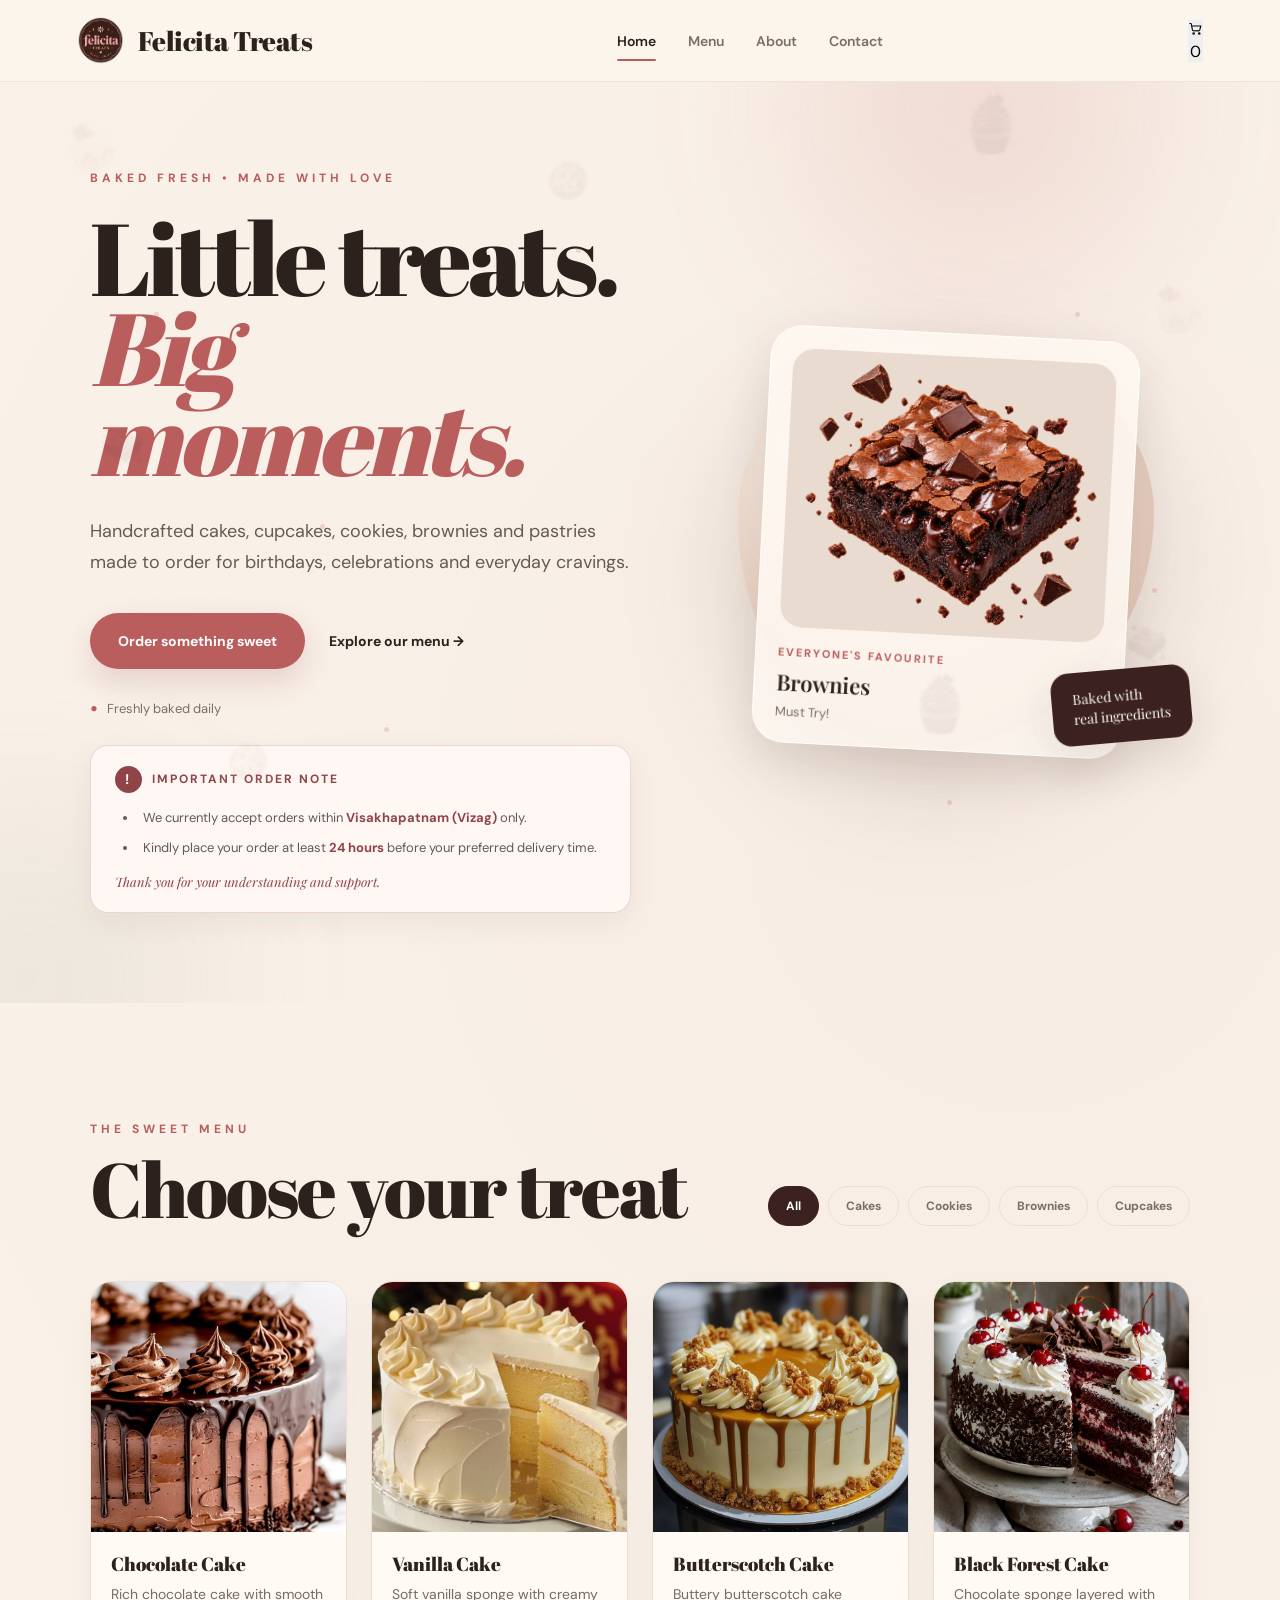
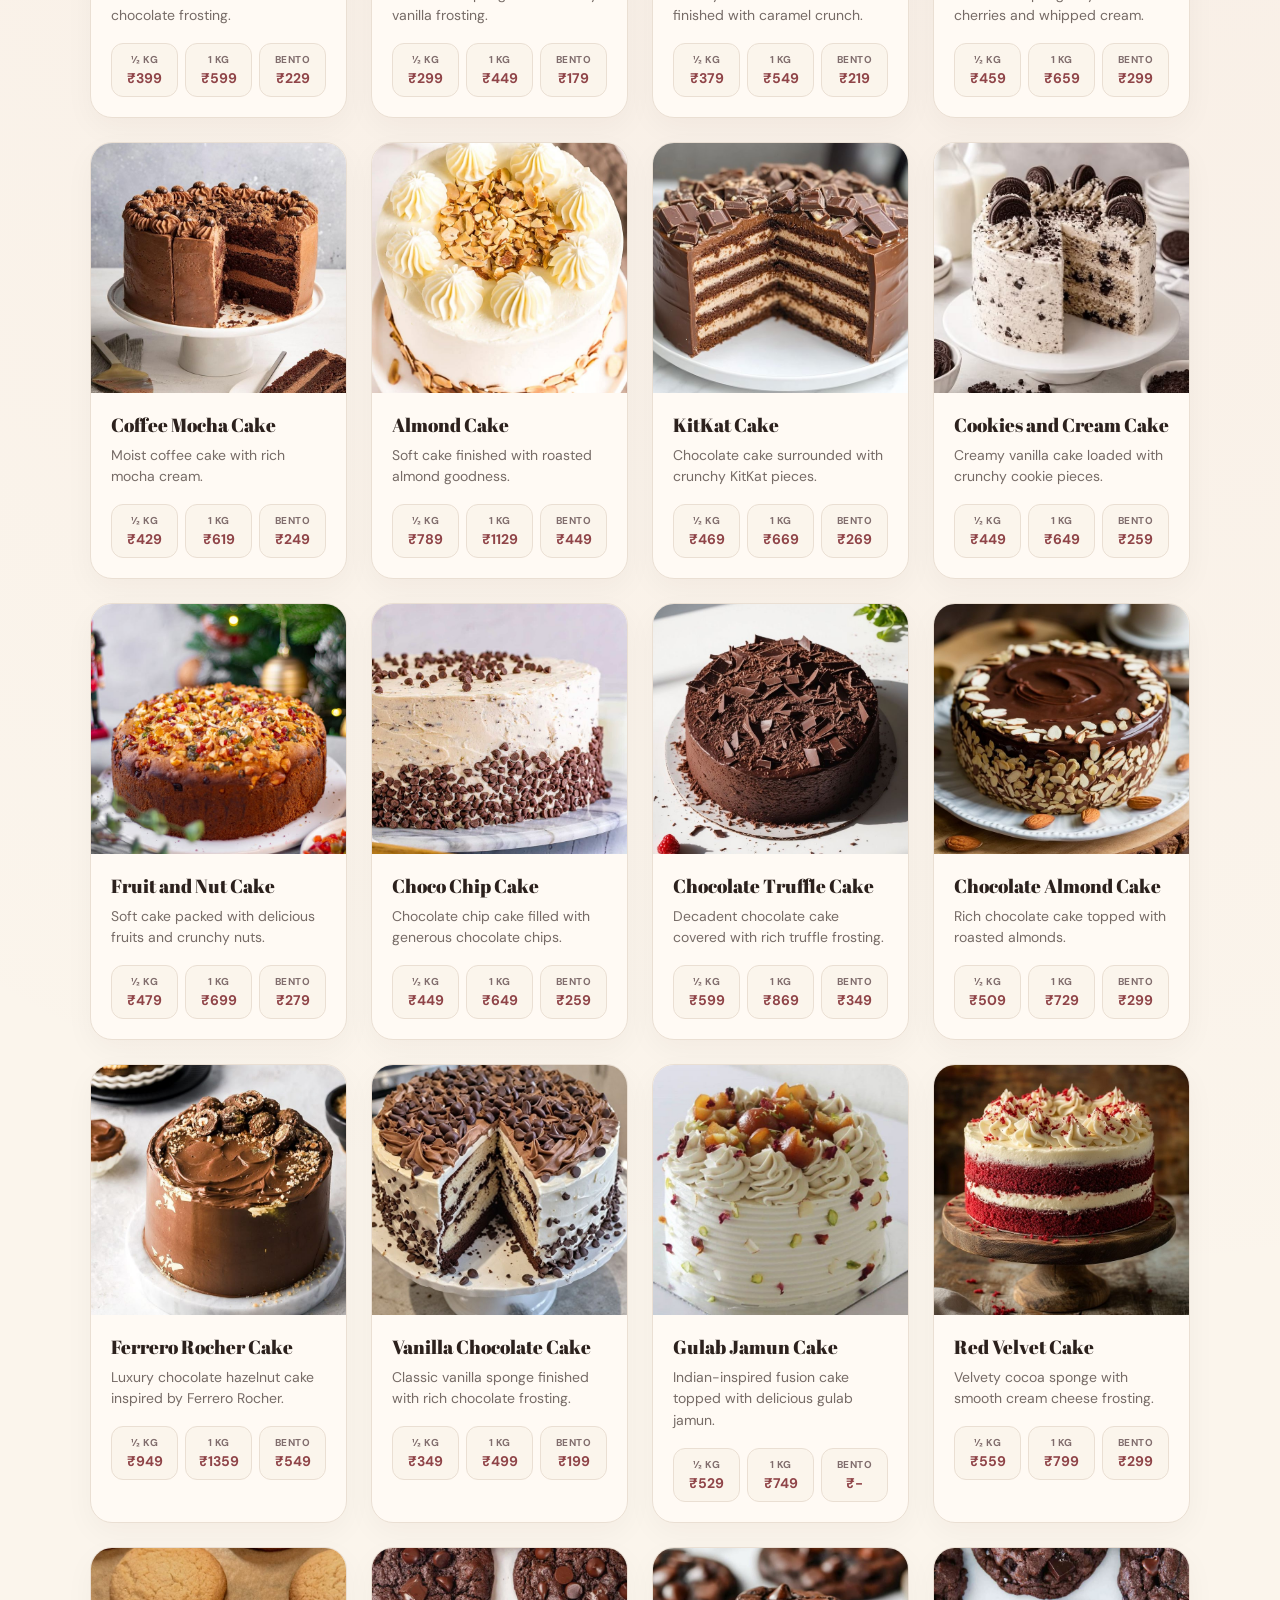
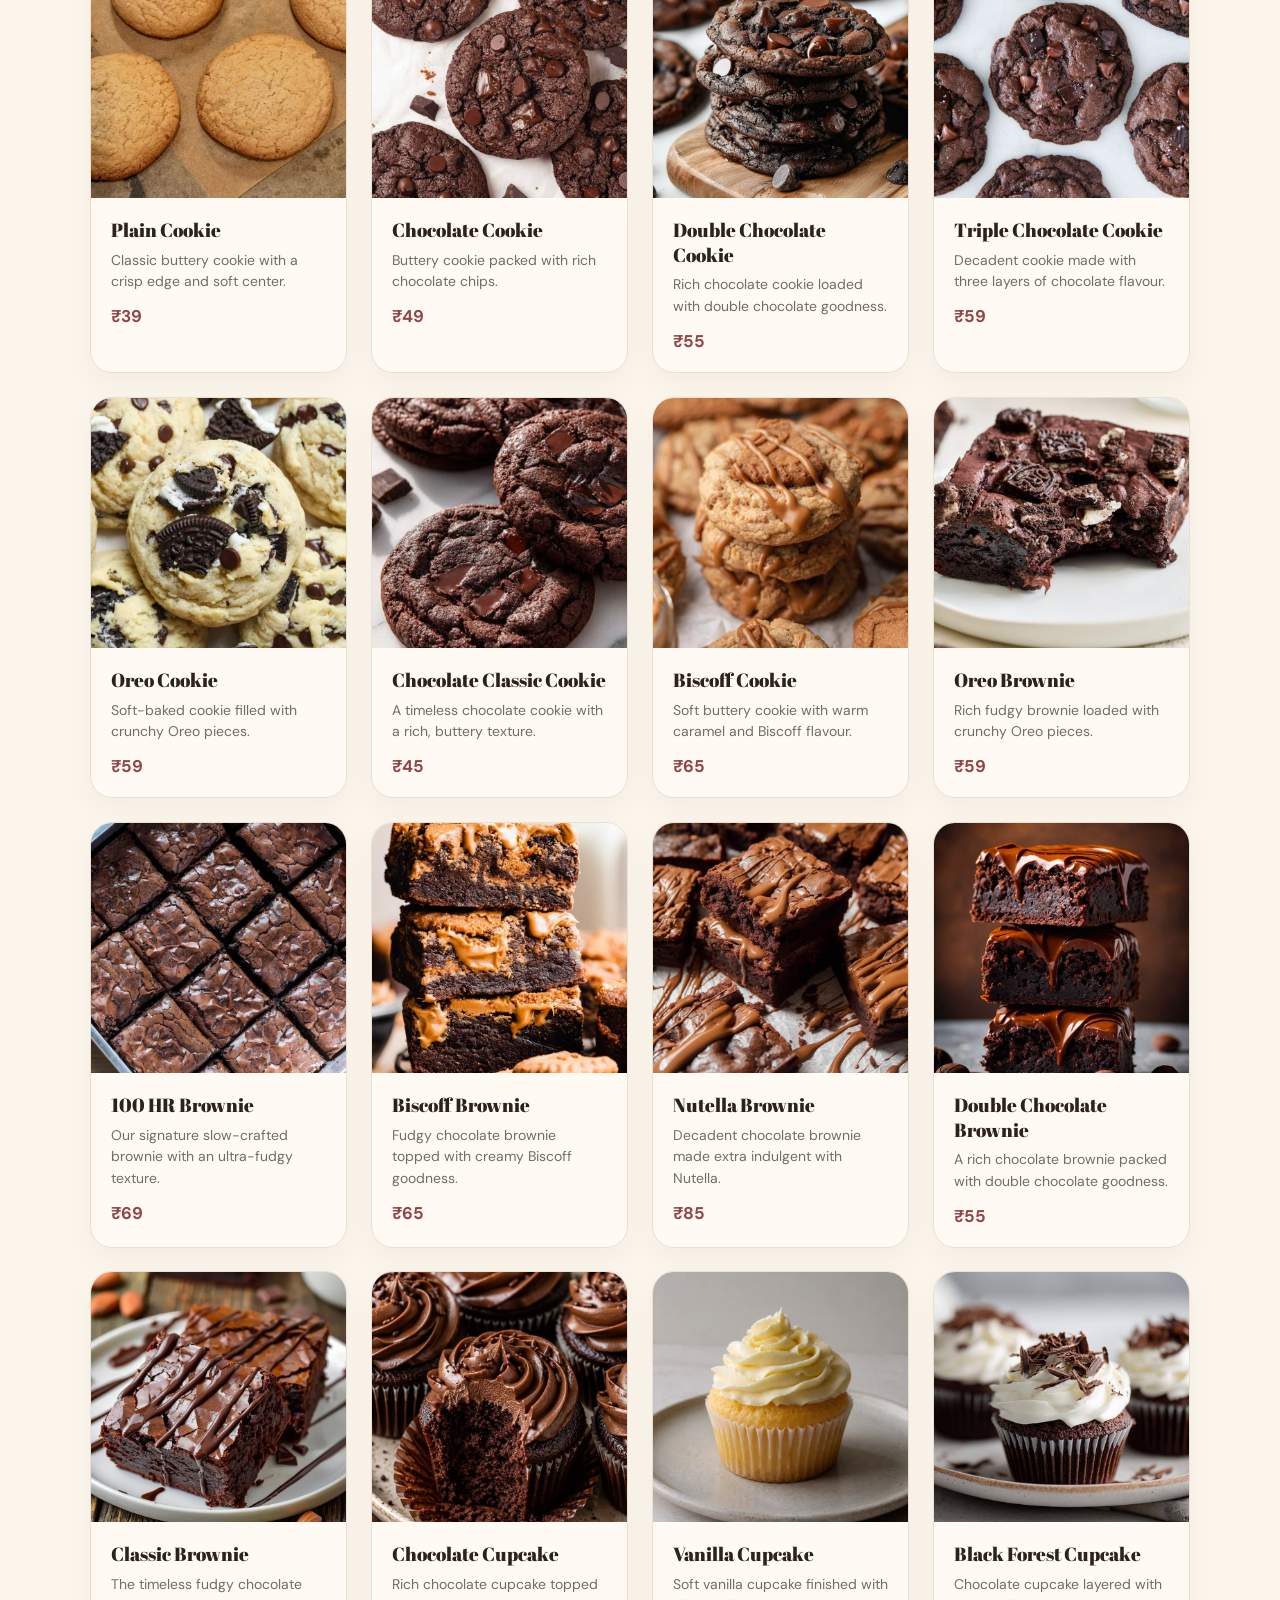
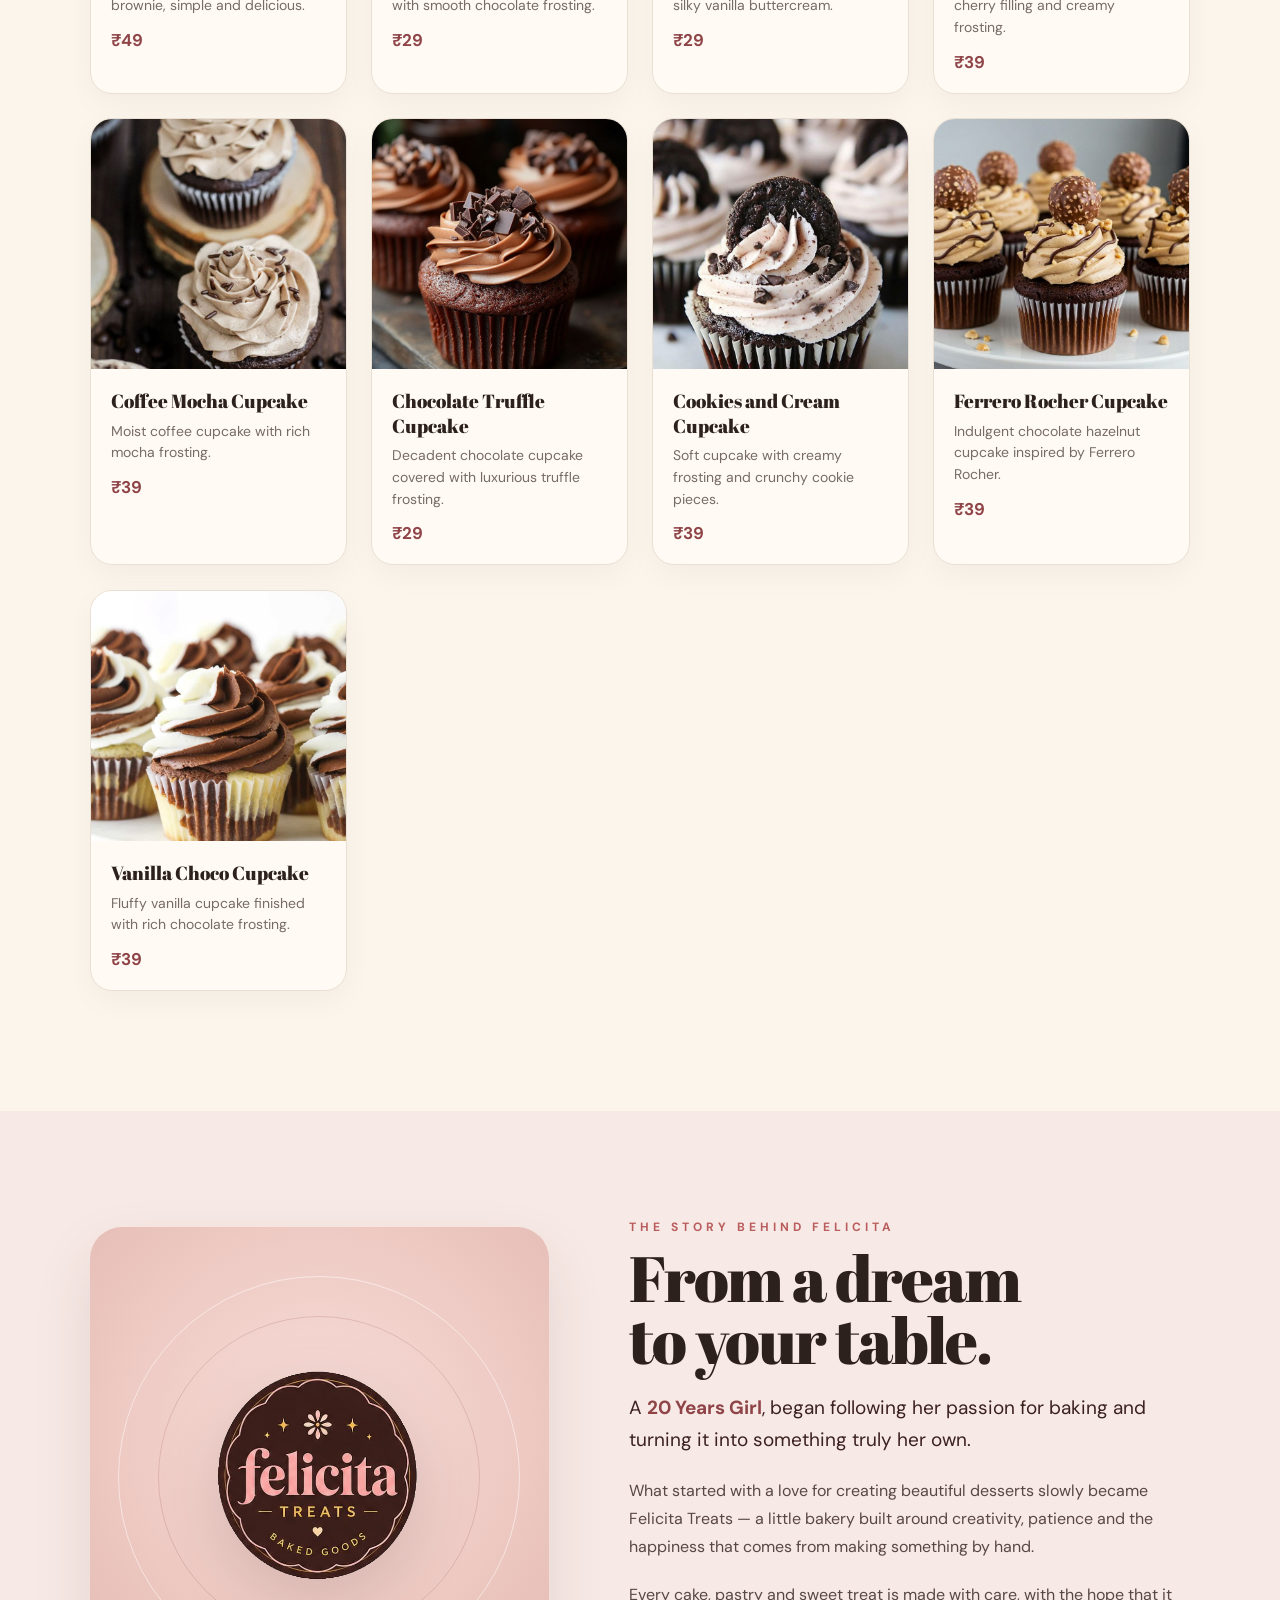
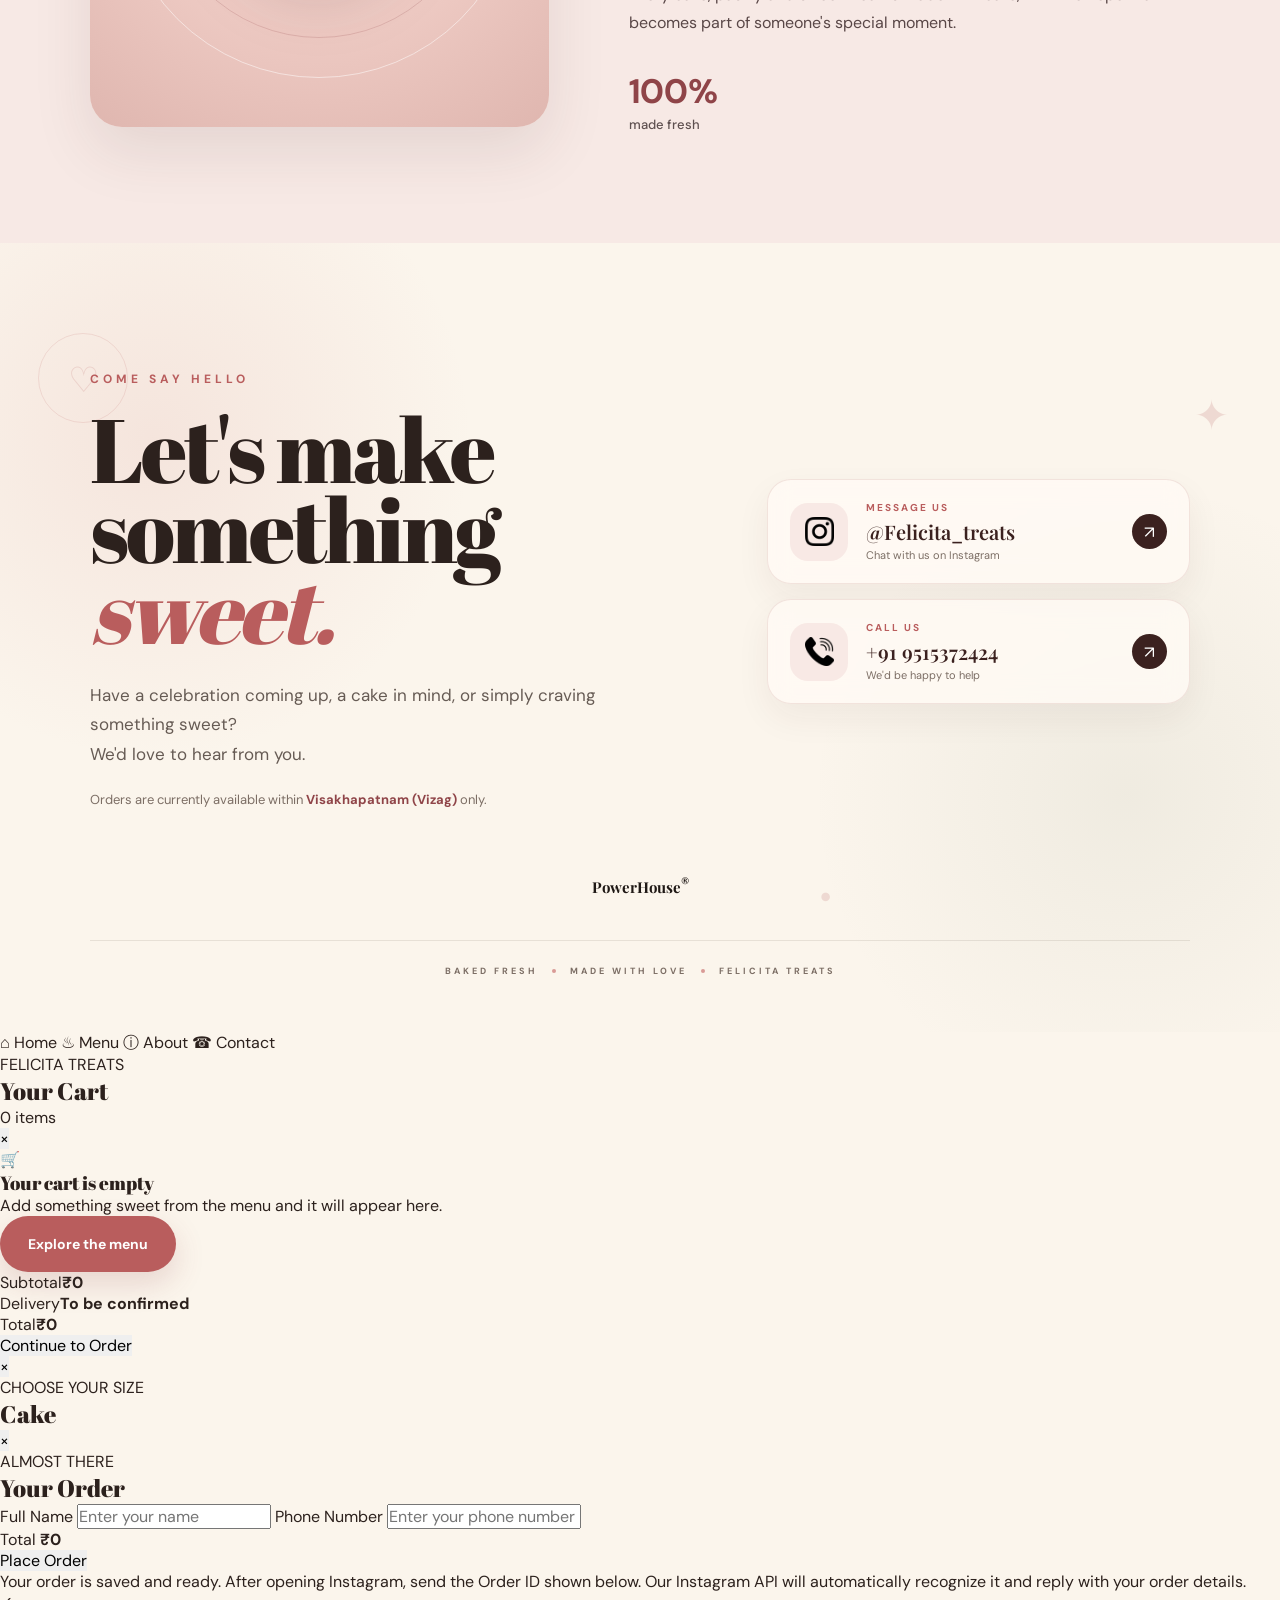
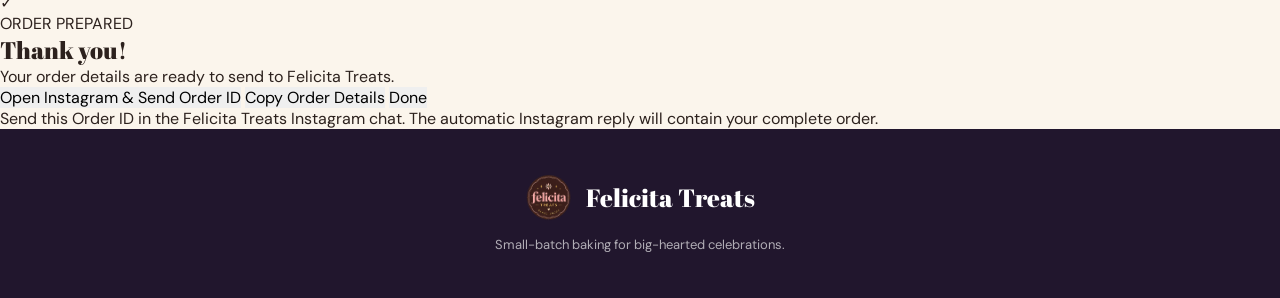
==== index.html @ b032c3d8 "Update index.html" ====
<!DOCTYPE html>
<html lang="en">

<head>
    <meta charset="UTF-8">

    <meta name="viewport" content="width=device-width, initial-scale=1.0">

    <meta
        name="description"
        content="Felicita Treats — handcrafted cakes, brownies, cookies, cupcakes and pastries made fresh with love."
    >

    <title>Felicita Treats</title>

    <!-- GOOGLE FONTS -->
    <link rel="preconnect" href="https://fonts.googleapis.com">
    <link rel="preconnect" href="https://fonts.gstatic.com" crossorigin>

    <link
        href="https://fonts.googleapis.com/css2?family=Abril+Fatface&family=DM+Sans:wght@400;500;600;700&family=Playfair+Display:ital,wght@0,500;0,600;0,700;1,500;1,600&display=swap"
        rel="stylesheet"
    >

    <!-- STYLES -->
    <link rel="stylesheet" href="styles.css">
</head>

<head>

    <meta charset="UTF-8">

    <meta
        name="viewport"
        content="width=device-width, initial-scale=1.0"
    >

    <meta
        name="description"
        content="Felicita Treats — handcrafted cakes, brownies, cookies, cupcakes and pastries made fresh with love."
    >

    <title>Felicita Treats</title>

    <!-- FAVICON -->
    <link
        rel="icon"
        type="image/png"
        href="images/logo1.png"
    >

    <!-- GOOGLE FONTS -->
    <link rel="preconnect" href="https://fonts.googleapis.com">

    <link
        rel="preconnect"
        href="https://fonts.gstatic.com"
        crossorigin
    >

    <link
        href="https://fonts.googleapis.com/css2?family=Abril+Fatface&family=DM+Sans:wght@400;500;600;700&family=Playfair+Display:ital,wght@0,500;0,600;0,700;1,500;1,600&display=swap"
        rel="stylesheet"
    >

    <link
        rel="stylesheet"
        href="styles.css"
    >

</head>
<body>


    <!-- =====================================================
         CINEMATIC INTRO
         ===================================================== -->

    <div
        class="brand-intro"
        id="brandIntro"
        aria-hidden="true"
    >

        <div class="intro-vignette"></div>

        <div class="intro-glow"></div>

        <div class="intro-content">

            <div class="intro-logo-wrap">

                <div class="intro-ring"></div>

                <img
                    src="images/logo1.png"
                    alt=""
                    class="intro-logo"
                >

            </div>


            <div class="intro-name">

                <h1
                    class="intro-brand-name"
                    aria-label="Felicita Treats"
                >

                    <span>F</span>
                    <span>E</span>
                    <span>L</span>
                    <span>I</span>
                    <span>C</span>
                    <span>I</span>
                    <span>T</span>
                    <span>A</span>

                    <span class="brand-space"></span>

                    <span>T</span>
                    <span>R</span>
                    <span>E</span>
                    <span>A</span>
                    <span>T</span>
                    <span>S</span>

                </h1>

            </div>


            <p class="intro-tagline">
                BAKED FRESH • MADE WITH LOVE
            </p>

        </div>


        <div class="intro-line"></div>

    </div>



    <!-- =====================================================
         FLOATING BACKGROUND DESSERTS
         ===================================================== -->

    <div
        class="floating-desserts"
        aria-hidden="true"
    >

        <img
            src="images/background/cake.png"
            alt=""
            class="floating-dessert dessert-cake dessert-1"
        >

        <img
            src="images/background/cake.png"
            alt=""
            class="floating-dessert dessert-cake dessert-2"
        >

        <img
            src="images/background/brownie.png"
            alt=""
            class="floating-dessert dessert-brownie dessert-3"
        >

        <img
            src="images/background/brownie.png"
            alt=""
            class="floating-dessert dessert-brownie dessert-4"
        >

        <img
            src="images/background/cookie.png"
            alt=""
            class="floating-dessert dessert-cookie dessert-5"
        >

        <img
            src="images/background/cookie.png"
            alt=""
            class="floating-dessert dessert-cookie dessert-6"
        >

        <img
            src="images/background/cupcake.png"
            alt=""
            class="floating-dessert dessert-cupcake dessert-7"
        >

        <img
            src="images/background/cupcake.png"
            alt=""
            class="floating-dessert dessert-cupcake dessert-8"
        >

    </div>



    <!-- =====================================================
         HEADER
         ===================================================== -->

    <header class="topbar">

        <a
            class="brand"
            href="#home"
            aria-label="Felicita Treats Home"
        >

            <img
                src="images/logo1.png"
                alt="Felicita Treats"
                class="logo"
            >

            <div class="header-brand-name">
                Felicita Treats
            </div>

        </a>


        <nav
            class="menu-nav"
            aria-label="Main navigation"
        >

            <a
                href="#home"
                class="active"
            >
                Home
            </a>

            <a href="#shop">
                Menu
            </a>

            <a href="#about">
                About
            </a>

            <a href="#contact">
                Contact
            </a>

        </nav>

        <button
            class="cart-trigger"
            id="cartTrigger"
            type="button"
            aria-label="Open cart"
            aria-controls="cartPanel"
            aria-expanded="false"
        >
            <span class="cart-icon" aria-hidden="true">
                <svg viewBox="0 0 24 24" fill="none" stroke="currentColor" stroke-width="1.8" stroke-linecap="round" stroke-linejoin="round">
                    <circle cx="9" cy="20" r="1.2"></circle>
                    <circle cx="18" cy="20" r="1.2"></circle>
                    <path d="M3 4h2l2.1 10.1a2 2 0 0 0 2 1.6h7.8a2 2 0 0 0 1.9-1.4L20.5 8H6"></path>
                </svg>
            </span>
            <span class="cart-count" id="cartCount">0</span>
        </button>

    </header>



    <!-- =====================================================
         MAIN
         ===================================================== -->

    <main>


        <!-- =================================================
             HERO
             ================================================= -->

        <section
            class="hero"
            id="home"
        >

            <div
                class="hero-glow hero-glow-one"
                aria-hidden="true"
            ></div>

            <div
                class="hero-glow hero-glow-two"
                aria-hidden="true"
            ></div>


            <div
                class="hero-particles"
                aria-hidden="true"
            >

                <span></span>
                <span></span>
                <span></span>
                <span></span>

                <span></span>
                <span></span>
                <span></span>
                <span></span>

            </div>



            <!-- HERO TEXT -->

            <div class="hero-copy">

                <p class="eyebrow hero-eyebrow">
                    BAKED FRESH • MADE WITH LOVE
                </p>


                <h1>
                    Little treats.
                    <br>
                    <em>Big moments.</em>
                </h1>


                <p class="hero-text">
                    Handcrafted cakes, cupcakes, cookies,
                    brownies and pastries made to order
                    for birthdays, celebrations and everyday cravings.
                </p>


                <div class="hero-actions">

                    <a
                        class="primary-btn"
                        href="https://ig.me/m/felicita_treats"
                        target="_blank"
                        rel="noopener noreferrer"
                    >
                        Order something sweet
                    </a>

                    <a
                        class="text-btn"
                        href="#shop"
                    >
                        Explore our menu →
                    </a>

                </div>


                <div class="trust-row">

                    <span>•</span>

                    <span>
                        Freshly baked daily
                    </span>

                </div>


                <div class="important-note">

                    <div class="important-note-title">

                        <span class="note-icon">
                            !
                        </span>

                        <span>
                            Important Order Note
                        </span>

                    </div>


                    <ul>

                        <li>
                            We currently accept orders within
                            <strong>Visakhapatnam (Vizag)</strong>
                            only.
                        </li>

                        <li>
                            Kindly place your order at least
                            <strong>24 hours</strong>
                            before your preferred delivery time.
                        </li>

                    </ul>


                    <p class="note-thanks">
                        Thank you for your understanding
                        and support.
                    </p>

                </div>

            </div>



            <!-- HERO CAKE -->

            <div class="hero-art">

                <div
                    class="blob"
                    aria-hidden="true"
                ></div>


                <div class="cake-card">

                    <div class="cake">

                        <img
                            src="images/background/brownie.png"
                            alt=""
                        >

                    </div>


                    <span>
                        Everyone's favourite
                    </span>

                    <strong>
                        Brownies
                    </strong>

                    <small>
                        Must Try!
                    </small>

                </div>


                <div class="floating-note">

                    Baked with
                    <br>
                    real ingredients

                </div>

            </div>

        </section>



        <!-- =================================================
             MENU
             ================================================= -->

        <section
            class="section"
            id="shop"
        >

            <div class="section-head">

                <div>

                    <p class="eyebrow">
                        THE SWEET MENU
                    </p>

                    <h2>
                        Choose your treat
                    </h2>

                </div>


                <!-- FILTERS -->

                <div
                    class="filters"
                    role="group"
                    aria-label="Product categories"
                >

                    <button
                        type="button"
                        class="filter active"
                        data-filter="all"
                    >
                        All
                    </button>

                    <button
                        type="button"
                        class="filter"
                        data-filter="cakes"
                    >
                        Cakes
                    </button>

                  

                    <button
                        type="button"
                        class="filter"
                        data-filter="cookies"
                    >
                        Cookies
                    </button>

                    <button
                        type="button"
                        class="filter"
                        data-filter="brownies"
                    >
                        Brownies
                    </button>

                    <button
                        type="button"
                        class="filter"
                        data-filter="cupcakes"
                    >
                        Cupcakes
                    </button>

                </div>

            </div>



            <!-- =================================================
                 PRODUCT GRID

                 PRODUCTS ARE NOW WRITTEN DIRECTLY IN HTML.
                 TO ADD A PRODUCT, JUST COPY ONE CARD.
                 ================================================= -->

            <div
                class="product-grid"
                id="productGrid"
            >


                <!-- =========================
                     CAKES
                     ========================= -->


                <article
                    class="product-card"
                    data-category="cakes"
                >

                    <div class="product-img">

                        <img
                            src="images/cakes/choc ck.jpg.jpeg"
                            alt="Chocolate Cake"
                            loading="lazy"
                        >

                    </div>

                    <div class="product-info">

                        <h3>
                            Chocolate Cake
                        </h3>

                        <p>
                            Rich chocolate cake with smooth chocolate frosting.
                        </p>

                        <div class="cake-prices">

                            <div class="cake-price">
                                <span>½ KG</span>
                                <strong>₹399</strong>
                            </div>

                            <div class="cake-price">
                                <span>1 KG</span>
                                <strong>₹599</strong>
                            </div>

                            <div class="cake-price">
                                <span>Bento</span>
                                <strong>₹229</strong>
                            </div>

                        </div>

                    </div>

                </article>



                <article
                    class="product-card"
                    data-category="cakes"
                >

                    <div class="product-img">

                        <img
                            src="images/cakes/vnl ck.jpg.jpeg"
                            alt="Vanilla Cake"
                            loading="lazy"
                        >

                    </div>

                    <div class="product-info">

                        <h3>
                            Vanilla Cake
                        </h3>

                        <p>
                            Soft vanilla sponge with creamy vanilla frosting.
                        </p>

                        <div class="cake-prices">

                            <div class="cake-price">
                                <span>½ KG</span>
                                <strong>₹299</strong>
                            </div>

                            <div class="cake-price">
                                <span>1 KG</span>
                                <strong>₹449</strong>
                            </div>

                            <div class="cake-price">
                                <span>Bento</span>
                                <strong>₹179</strong>
                            </div>

                        </div>

                    </div>

                </article>



                <article
                    class="product-card"
                    data-category="cakes"
                >

                    <div class="product-img">

                        <img
                            src="images/cakes/bts ck.jpg.jpeg"
                            alt="Butterscotch Cake"
                            loading="lazy"
                        >

                    </div>

                    <div class="product-info">

                        <h3>
                            Butterscotch Cake
                        </h3>

                        <p>
                            Buttery butterscotch cake finished with caramel crunch.
                        </p>

                        <div class="cake-prices">

                            <div class="cake-price">
                                <span>½ KG</span>
                                <strong>₹379</strong>
                            </div>

                            <div class="cake-price">
                                <span>1 KG</span>
                                <strong>₹549</strong>
                            </div>

                            <div class="cake-price">
                                <span>Bento</span>
                                <strong>₹219</strong>
                            </div>

                        </div>

                    </div>

                </article>



                <article
                    class="product-card"
                    data-category="cakes"
                >

                    <div class="product-img">

                        <img
                            src="images/cakes/blk ck.jpg.jpeg"
                            alt="Black Forest Cake"
                            loading="lazy"
                        >

                    </div>

                    <div class="product-info">

                        <h3>
                            Black Forest Cake
                        </h3>

                        <p>
                            Chocolate sponge layered with cherries and whipped cream.
                        </p>

                        <div class="cake-prices">

                            <div class="cake-price">
                                <span>½ KG</span>
                                <strong>₹459</strong>
                            </div>

                            <div class="cake-price">
                                <span>1 KG</span>
                                <strong>₹659</strong>
                            </div>

                            <div class="cake-price">
                                <span>Bento</span>
                                <strong>₹299</strong>
                            </div>

                        </div>

                    </div>

                </article>



                <article
                    class="product-card"
                    data-category="cakes"
                >

                    <div class="product-img">

                        <img
                            src="images/cakes/cfmcck.jpg.jpeg"
                            alt="Coffee Mocha Cake"
                            loading="lazy"
                        >

                    </div>

                    <div class="product-info">

                        <h3>
                            Coffee Mocha Cake
                        </h3>

                        <p>
                            Moist coffee cake with rich mocha cream.
                        </p>

                        <div class="cake-prices">

                            <div class="cake-price">
                                <span>½ KG</span>
                                <strong>₹429</strong>
                            </div>

                            <div class="cake-price">
                                <span>1 KG</span>
                                <strong>₹619</strong>
                            </div>

                            <div class="cake-price">
                                <span>Bento</span>
                                <strong>₹249</strong>
                            </div>

                        </div>

                    </div>

                </article>



                <article
                    class="product-card"
                    data-category="cakes"
                >

                    <div class="product-img">

                        <img
                            src="images/cakes/al ck.jpg.jpeg"
                            alt="Almond Cake"
                            loading="lazy"
                        >

                    </div>

                    <div class="product-info">

                        <h3>
                            Almond Cake
                        </h3>

                        <p>
                            Soft cake finished with roasted almond goodness.
                        </p>

                        <div class="cake-prices">

                            <div class="cake-price">
                                <span>½ KG</span>
                                <strong>₹789</strong>
                            </div>

                            <div class="cake-price">
                                <span>1 KG</span>
                                <strong>₹1129</strong>
                            </div>

                            <div class="cake-price">
                                <span>Bento</span>
                                <strong>₹449</strong>
                            </div>

                        </div>

                    </div>

                </article>



                <article
                    class="product-card"
                    data-category="cakes"
                >

                    <div class="product-img">

                        <img
                            src="images/cakes/kitkat.jpg.jpeg"
                            alt="KitKat Cake"
                            loading="lazy"
                        >

                    </div>

                    <div class="product-info">

                        <h3>
                            KitKat Cake
                        </h3>

                        <p>
                            Chocolate cake surrounded with crunchy KitKat pieces.
                        </p>

                        <div class="cake-prices">

                            <div class="cake-price">
                                <span>½ KG</span>
                                <strong>₹469</strong>
                            </div>

                            <div class="cake-price">
                                <span>1 KG</span>
                                <strong>₹669</strong>
                            </div>

                            <div class="cake-price">
                                <span>Bento</span>
                                <strong>₹269</strong>
                            </div>

                        </div>

                    </div>

                </article>



                <article
                    class="product-card"
                    data-category="cakes"
                >

                    <div class="product-img">

                        <img
                            src="images/cakes/ckcm.jpg.jpeg"
                            alt="Cookies and Cream Cake"
                            loading="lazy"
                        >

                    </div>

                    <div class="product-info">

                        <h3>
                            Cookies and Cream Cake
                        </h3>

                        <p>
                            Creamy vanilla cake loaded with crunchy cookie pieces.
                        </p>

                        <div class="cake-prices">

                            <div class="cake-price">
                                <span>½ KG</span>
                                <strong>₹449</strong>
                            </div>

                            <div class="cake-price">
                                <span>1 KG</span>
                                <strong>₹649</strong>
                            </div>

                            <div class="cake-price">
                                <span>Bento</span>
                                <strong>₹259</strong>
                            </div>

                        </div>

                    </div>

                </article>



                <article
                    class="product-card"
                    data-category="cakes"
                >

                    <div class="product-img">

                        <img
                            src="images/cakes/frtnt.jpg.jpeg"
                            alt="Fruit and Nut Cake"
                            loading="lazy"
                        >

                    </div>

                    <div class="product-info">

                        <h3>
                            Fruit and Nut Cake
                        </h3>

                        <p>
                            Soft cake packed with delicious fruits and crunchy nuts.
                        </p>

                        <div class="cake-prices">

                            <div class="cake-price">
                                <span>½ KG</span>
                                <strong>₹479</strong>
                            </div>

                            <div class="cake-price">
                                <span>1 KG</span>
                                <strong>₹699</strong>
                            </div>

                            <div class="cake-price">
                                <span>Bento</span>
                                <strong>₹279</strong>
                            </div>

                        </div>

                    </div>

                </article>



                <article
                    class="product-card"
                    data-category="cakes"
                >

                    <div class="product-img">

                        <img
                            src="images/cakes/chips.jpg.jpeg"
                            alt="Choco Chip Cake"
                            loading="lazy"
                        >

                    </div>

                    <div class="product-info">

                        <h3>
                            Choco Chip Cake
                        </h3>

                        <p>
                            Chocolate chip cake filled with generous chocolate chips.
                        </p>

                        <div class="cake-prices">

                            <div class="cake-price">
                                <span>½ KG</span>
                                <strong>₹449</strong>
                            </div>

                            <div class="cake-price">
                                <span>1 KG</span>
                                <strong>₹649</strong>
                            </div>

                            <div class="cake-price">
                                <span>Bento</span>
                                <strong>₹259</strong>
                            </div>

                        </div>

                    </div>

                </article>



                <article
                    class="product-card"
                    data-category="cakes"
                >

                    <div class="product-img">

                        <img
                            src="images/cakes/truffle.jpg.jpeg"
                            alt="Chocolate Truffle Cake"
                            loading="lazy"
                        >

                    </div>

                    <div class="product-info">

                        <h3>
                            Chocolate Truffle Cake
                        </h3>

                        <p>
                            Decadent chocolate cake covered with rich truffle frosting.
                        </p>

                        <div class="cake-prices">

                            <div class="cake-price">
                                <span>½ KG</span>
                                <strong>₹599</strong>
                            </div>

                            <div class="cake-price">
                                <span>1 KG</span>
                                <strong>₹869</strong>
                            </div>

                            <div class="cake-price">
                                <span>Bento</span>
                                <strong>₹349</strong>
                            </div>

                        </div>

                    </div>

                </article>



                <article
                    class="product-card"
                    data-category="cakes"
                >

                    <div class="product-img">

                        <img
                            src="images/cakes/achalm.jpg.jpeg"
                            alt="Chocolate Almond Cake"
                            loading="lazy"
                        >

                    </div>

                    <div class="product-info">

                        <h3>
                            Chocolate Almond Cake
                        </h3>

                        <p>
                            Rich chocolate cake topped with roasted almonds.
                        </p>

                        <div class="cake-prices">

                            <div class="cake-price">
                                <span>½ KG</span>
                                <strong>₹509</strong>
                            </div>

                            <div class="cake-price">
                                <span>1 KG</span>
                                <strong>₹729</strong>
                            </div>

                            <div class="cake-price">
                                <span>Bento</span>
                                <strong>₹299</strong>
                            </div>

                        </div>

                    </div>

                </article>



                <article
                    class="product-card"
                    data-category="cakes"
                >

                    <div class="product-img">

                        <img
                            src="images/cakes/frroch.jpg.jpeg"
                            alt="Ferrero Rocher Cake"
                            loading="lazy"
                        >

                    </div>

                    <div class="product-info">

                        <h3>
                            Ferrero Rocher Cake
                        </h3>

                        <p>
                            Luxury chocolate hazelnut cake inspired by Ferrero Rocher.
                        </p>

                        <div class="cake-prices">

                            <div class="cake-price">
                                <span>½ KG</span>
                                <strong>₹949</strong>
                            </div>

                            <div class="cake-price">
                                <span>1 KG</span>
                                <strong>₹1359</strong>
                            </div>

                            <div class="cake-price">
                                <span>Bento</span>
                                <strong>₹549</strong>
                            </div>

                        </div>

                    </div>

                </article>



                <article
                    class="product-card"
                    data-category="cakes"
                >

                    <div class="product-img">

                        <img
                            src="images/cakes/venchoc.jpg.jpeg"
                            alt="Vanilla Chocolate Cake"
                            loading="lazy"
                        >

                    </div>

                    <div class="product-info">

                        <h3>
                            Vanilla Chocolate Cake
                        </h3>

                        <p>
                            Classic vanilla sponge finished with rich chocolate frosting.
                        </p>

                        <div class="cake-prices">

                            <div class="cake-price">
                                <span>½ KG</span>
                                <strong>₹349</strong>
                            </div>

                            <div class="cake-price">
                                <span>1 KG</span>
                                <strong>₹499</strong>
                            </div>

                            <div class="cake-price">
                                <span>Bento</span>
                                <strong>₹199</strong>
                            </div>

                        </div>

                    </div>

                </article>



                <article
                    class="product-card"
                    data-category="cakes"
                >

                    <div class="product-img">

                        <img
                            src="images/cakes/glbice.jpg.jpeg"
                            alt="Gulab Jamun Cake"
                            loading="lazy"
                        >

                    </div>

                    <div class="product-info">

                        <h3>
                            Gulab Jamun Cake
                        </h3>

                        <p>
                            Indian-inspired fusion cake topped with delicious gulab jamun.
                        </p>

                        <div class="cake-prices">

                            <div class="cake-price">
                                <span>½ KG</span>
                                <strong>₹529</strong>
                            </div>

                            <div class="cake-price">
                                <span>1 KG</span>
                                <strong>₹749</strong>
                            </div>

                            <div class="cake-price">
                                <span>Bento</span>
                                <strong>₹-</strong>
                            </div>

                        </div>

                    </div>

                </article>



                <article
                    class="product-card"
                    data-category="cakes"
                >

                    <div class="product-img">

                        <img
                            src= "images/cakes/redck.jpg.jpeg"
                            alt="Red Velvet Cake"
                            loading="lazy"
                        >

                    </div>

                    <div class="product-info">

                        <h3>
                            Red Velvet Cake
                        </h3>

                        <p>
                            Velvety cocoa sponge with smooth cream cheese frosting.
                        </p>

                        <div class="cake-prices">

                            <div class="cake-price">
                                <span>½ KG</span>
                                <strong>₹559</strong>
                            </div>

                            <div class="cake-price">
                                <span>1 KG</span>
                                <strong>₹799</strong>
                            </div>

                            <div class="cake-price">
                                <span>Bento</span>
                                <strong>₹299</strong>
                            </div>

                        </div>

                    </div>

                </article>




                <!-- =========================
                     COOKIES
                     ========================= -->


                <article
                    class="product-card"
                    data-category="cookies"
                >

                    <div class="product-img">

                        <img
                            src="images/cookies/pck.jpeg"
                            alt="Plain Cookie"
                            loading="lazy"
                        >

                    </div>

                    <div class="product-info">

                        <h3>
                            Plain Cookie
                        </h3>

                        <p>
                            Classic buttery cookie with a crisp edge and soft center.
                        </p>

                        <div class="product-price">
                            ₹39
                        </div>

                    </div>

                </article>



                <article
                    class="product-card"
                    data-category="cookies"
                >

                    <div class="product-img">

                        <img
                            src="images/cookies/cck.jpeg"
                            alt="Chocolate Cookie"
                            loading="lazy"
                        >

                    </div>

                    <div class="product-info">

                        <h3>
                            Chocolate Cookie
                        </h3>

                        <p>
                            Buttery cookie packed with rich chocolate chips.
                        </p>

                        <div class="product-price">
                            ₹49
                        </div>

                    </div>

                </article>



                <article
                    class="product-card"
                    data-category="cookies"
                >

                    <div class="product-img">

                        <img
                            src="images/cookies/dck.jpeg"
                            alt="Double Chocolate Cookie"
                            loading="lazy"
                        >

                    </div>

                    <div class="product-info">

                        <h3>
                            Double Chocolate Cookie
                        </h3>

                        <p>
                            Rich chocolate cookie loaded with double chocolate goodness.
                        </p>

                        <div class="product-price">
                            ₹55
                        </div>

                    </div>

                </article>



                <article
                    class="product-card"
                    data-category="cookies"
                >

                    <div class="product-img">

                        <img
                            src="images/cookies/tck.jpeg"
                            alt="Triple Chocolate Cookie"
                            loading="lazy"
                        >

                    </div>

                    <div class="product-info">

                        <h3>
                            Triple Chocolate Cookie
                        </h3>

                        <p>
                            Decadent cookie made with three layers of chocolate flavour.
                        </p>

                        <div class="product-price">
                            ₹59
                        </div>

                    </div>

                </article>



                <article
                    class="product-card"
                    data-category="cookies"
                >

                    <div class="product-img">

                        <img
                            src="images/cookies/ock.jpeg"
                            alt="Oreo Cookie"
                            loading="lazy"
                        >

                    </div>

                    <div class="product-info">

                        <h3>
                            Oreo Cookie
                        </h3>

                        <p>
                            Soft-baked cookie filled with crunchy Oreo pieces.
                        </p>

                        <div class="product-price">
                            ₹59
                        </div>

                    </div>

                </article>



                <article
                    class="product-card"
                    data-category="cookies"
                >

                    <div class="product-img">

                        <img
                            src="images/cookies/chck.jpeg"
                            alt="Chocolate Classic Cookie"
                            loading="lazy"
                        >

                    </div>

                    <div class="product-info">

                        <h3>
                            Chocolate Classic Cookie
                        </h3>

                        <p>
                            A timeless chocolate cookie with a rich, buttery texture.
                        </p>

                        <div class="product-price">
                            ₹45
                        </div>

                    </div>

                </article>



                <article
                    class="product-card"
                    data-category="cookies"
                >

                    <div class="product-img">

                        <img
                            src="images/cookies/bck.jpeg"
                            alt="Biscoff Cookie"
                            loading="lazy"
                        >

                    </div>

                    <div class="product-info">

                        <h3>
                            Biscoff Cookie
                        </h3>

                        <p>
                            Soft buttery cookie with warm caramel and Biscoff flavour.
                        </p>

                        <div class="product-price">
                            ₹65
                        </div>

                    </div>

                </article>



                <!-- =========================
                     BROWNIES
                     ========================= -->


                <article
                    class="product-card"
                    data-category="brownies"
                >

                    <div class="product-img">

                        <img
                            src="images/brownies/ob.jpeg"
                            alt="Oreo Brownie"
                            loading="lazy"
                        >

                    </div>

                    <div class="product-info">

                        <h3>
                            Oreo Brownie
                        </h3>

                        <p>
                            Rich fudgy brownie loaded with crunchy Oreo pieces.
                        </p>

                        <div class="product-price">
                            ₹59
                        </div>

                    </div>

                </article>



                <article
                    class="product-card"
                    data-category="brownies"
                >

                    <div class="product-img">

                        <img
                            src="images/brownies/100h.jpeg"
                            alt="100 HR Brownie"
                            loading="lazy"
                        >

                    </div>

                    <div class="product-info">

                        <h3>
                            100 HR Brownie
                        </h3>

                        <p>
                            Our signature slow-crafted brownie with an ultra-fudgy texture.
                        </p>

                        <div class="product-price">
                            ₹69
                        </div>

                    </div>

                </article>



                <article
                    class="product-card"
                    data-category="brownies"
                >

                    <div class="product-img">

                        <img
                            src="images/brownies/bb.jpeg"
                            alt="Biscoff Brownie"
                            loading="lazy"
                        >

                    </div>

                    <div class="product-info">

                        <h3>
                            Biscoff Brownie
                        </h3>

                        <p>
                            Fudgy chocolate brownie topped with creamy Biscoff goodness.
                        </p>

                        <div class="product-price">
                            ₹65
                        </div>

                    </div>

                </article>



                <article
                    class="product-card"
                    data-category="brownies"
                >

                    <div class="product-img">

                        <img
                            src="images/brownies/nb.jpeg"
                            alt="Nutella Brownie"
                            loading="lazy"
                        >

                    </div>

                    <div class="product-info">

                        <h3>
                            Nutella Brownie
                        </h3>

                        <p>
                            Decadent chocolate brownie made extra indulgent with Nutella.
                        </p>

                        <div class="product-price">
                            ₹85
                        </div>

                    </div>

                </article>



                <article
                    class="product-card"
                    data-category="brownies"
                >

                    <div class="product-img">

                        <img
                            src="images/brownies/dcb.jpeg"
                            alt="Double Chocolate Brownie"
                            loading="lazy"
                        >

                    </div>

                    <div class="product-info">

                        <h3>
                            Double Chocolate Brownie
                        </h3>

                        <p>
                            A rich chocolate brownie packed with double chocolate goodness.
                        </p>

                        <div class="product-price">
                            ₹55
                        </div>

                    </div>

                </article>



                <article
                    class="product-card"
                    data-category="brownies"
                >

                    <div class="product-img">

                        <img
                            src="images/brownies/cb.jpeg"
                            alt="Classic Brownie"
                            loading="lazy"
                        >

                    </div>

                    <div class="product-info">

                        <h3>
                            Classic Brownie
                        </h3>

                        <p>
                            The timeless fudgy chocolate brownie, simple and delicious.
                        </p>

                        <div class="product-price">
                            ₹49
                        </div>

                    </div>

                </article>



                <!-- =========================
                     CUPCAKES
                     ========================= -->


                <article
                    class="product-card"
                    data-category="cupcakes"
                >

                    <div class="product-img">

                        <img
                            src="images/cupcakes/cc.jpeg"
                            alt="Chocolate Cupcake"
                            loading="lazy"
                        >

                    </div>

                    <div class="product-info">

                        <h3>
                            Chocolate Cupcake
                        </h3>

                        <p>
                            Rich chocolate cupcake topped with smooth chocolate frosting.
                        </p>

                        <div class="product-price">
                            ₹29
                        </div>

                    </div>

                </article>



                <article
                    class="product-card"
                    data-category="cupcakes"
                >

                    <div class="product-img">

                        <img
                            src="images/cupcakes/vc.jpeg"
                            alt="Vanilla Cupcake"
                            loading="lazy"
                        >

                    </div>

                    <div class="product-info">

                        <h3>
                            Vanilla Cupcake
                        </h3>

                        <p>
                            Soft vanilla cupcake finished with silky vanilla buttercream.
                        </p>

                        <div class="product-price">
                            ₹29
                        </div>

                    </div>

                </article>



                <article
                    class="product-card"
                    data-category="cupcakes"
                >

                    <div class="product-img">

                        <img
                            src="images/cupcakes/bfc.jpeg"
                            alt="Black Forest Cupcake"
                            loading="lazy"
                        >

                    </div>

                    <div class="product-info">

                        <h3>
                            Black Forest Cupcake
                        </h3>

                        <p>
                            Chocolate cupcake layered with cherry filling and creamy frosting.
                        </p>

                        <div class="product-price">
                            ₹39
                        </div>

                    </div>

                </article>



                <article
                    class="product-card"
                    data-category="cupcakes"
                >

                    <div class="product-img">

                        <img
                            src="images/cupcakes/cmc.jpeg"
                            alt="Coffee Mocha Cupcake"
                            loading="lazy"
                        >

                    </div>

                    <div class="product-info">

                        <h3>
                            Coffee Mocha Cupcake
                        </h3>

                        <p>
                            Moist coffee cupcake with rich mocha frosting.
                        </p>

                        <div class="product-price">
                            ₹39
                        </div>

                    </div>

                </article>



                <article
                    class="product-card"
                    data-category="cupcakes"
                >

                    <div class="product-img">

                        <img
                            src="images/cupcakes/ctc.jpeg"
                            alt="Chocolate Truffle Cupcake"
                            loading="lazy"
                        >

                    </div>

                    <div class="product-info">

                        <h3>
                            Chocolate Truffle Cupcake
                        </h3>

                        <p>
                            Decadent chocolate cupcake covered with luxurious truffle frosting.
                        </p>

                        <div class="product-price">
                            ₹29
                        </div>

                    </div>

                </article>



                <article
                    class="product-card"
                    data-category="cupcakes"
                >

                    <div class="product-img">

                        <img
                            src="images/cupcakes/ccc.jpeg"
                            alt="Cookies and Cream Cupcake"
                            loading="lazy"
                        >

                    </div>

                    <div class="product-info">

                        <h3>
                            Cookies and Cream Cupcake
                        </h3>

                        <p>
                            Soft cupcake with creamy frosting and crunchy cookie pieces.
                        </p>

                        <div class="product-price">
                            ₹39
                        </div>

                    </div>

                </article>



                <article
                    class="product-card"
                    data-category="cupcakes"
                >

                    <div class="product-img">

                        <img
                            src="images/cupcakes/frc.jpeg"
                            alt="Ferrero Rocher Cupcake"
                            loading="lazy"
                        >

                    </div>

                    <div class="product-info">

                        <h3>
                            Ferrero Rocher Cupcake
                        </h3>

                        <p>
                            Indulgent chocolate hazelnut cupcake inspired by Ferrero Rocher.
                        </p>

                        <div class="product-price">
                            ₹39
                        </div>

                    </div>

                </article>



                <article
                    class="product-card"
                    data-category="cupcakes"
                >

                    <div class="product-img">

                        <img
                            src="images/cupcakes/vcc.jpeg"
                            alt="Vanilla Choco Cupcake"
                            loading="lazy"
                        >

                    </div>

                    <div class="product-info">

                        <h3>
                            Vanilla Choco Cupcake
                        </h3>

                        <p>
                            Fluffy vanilla cupcake finished with rich chocolate frosting.
                        </p>

                        <div class="product-price">
                            ₹39
                        </div>

                    </div>

                </article>


            </div>

        </section>



        <!-- =================================================
             ABOUT
             ================================================= -->

        <section
            class="story"
            id="about"
        >

            <div class="story-photo">

                <img
                    src="images/logo1.png"
                    alt="Felicita Treats"
                >

            </div>


            <div class="story-content">

                <p class="eyebrow">
                    THE STORY BEHIND FELICITA
                </p>


                <h2>
                    From a dream
                    <br>
                    to your table.
                </h2>


                <p class="story-intro">

                    A
                    <strong>20 Years Girl</strong>,
                    began following her passion for baking
                    and turning it into something truly her own.

                </p>


                <p>
                    What started with a love for creating beautiful
                    desserts slowly became Felicita Treats — a little
                    bakery built around creativity, patience and the
                    happiness that comes from making something by hand.
                </p>


                <p>
                    Every cake, pastry and sweet treat is made with
                    care, with the hope that it becomes part of
                    someone's special moment.
                </p>


                <div class="stats">

                    

                    <div>

                        <strong>
                            100%
                        </strong>

                        <span>
                            made fresh
                        </span>

                    </div>

                </div>

            </div>

        </section>



        <!-- =================================================
             CONTACT
             ================================================= -->

        <section
            class="contact-section"
            id="contact"
        >

            <div
                class="contact-decoration contact-cake contact-cake-1"
                aria-hidden="true"
            >
                ♡
            </div>

            <div
                class="contact-decoration contact-cake contact-cake-2"
                aria-hidden="true"
            >
                ✦
            </div>

            <div
                class="contact-decoration contact-cake contact-cake-3"
                aria-hidden="true"
            >
                •
            </div>


            <div class="contact-inner">


                <div class="contact-copy">

                    <p class="eyebrow contact-eyebrow">
                        COME SAY HELLO
                    </p>


                    <h2>
                        Let's make
                        <br>
                        something
                        <em>sweet.</em>
                    </h2>


                    <p class="contact-description">

                        Have a celebration coming up, a cake in mind,
                        or simply craving something sweet?

                        <br>

                        We'd love to hear from you.

                    </p>


                    <p class="contact-note">

                        Orders are currently available within
                        <strong>
                            Visakhapatnam (Vizag)
                        </strong>
                        only.

                    </p>

                </div>



                <div class="contact-options">


                    <a
                        href="https://ig.me/m/felicita_treats"
                        target="_blank"
                        rel="noopener noreferrer"
                        class="contact-card"
                    >

                        <div class="contact-card-icon">

                            <img
                                src="images/instagram.png"
                                alt="Instagram"
                            >

                        </div>


                        <div class="contact-card-content">

                            <span>
                                MESSAGE US
                            </span>

                            <strong>
                                @Felicita_treats
                            </strong>

                            <small>
                                Chat with us on Instagram
                            </small>

                        </div>


                        <div class="contact-arrow">
                            ↗
                        </div>

                    </a>



                    <a
                        href="tel:+919515372424"
                        class="contact-card"
                    >

                        <div class="contact-card-icon">

                            <img
                                src="images/call.png"
                                alt="Phone"
                            >

                        </div>


                        <div class="contact-card-content">

                            <span>
                                CALL US
                            </span>

                            <strong>
                                +91 9515372424
                            </strong>

                            <small>
                                We'd be happy to help
                            </small>

                        </div>


                        <div class="contact-arrow">
                            ↗
                        </div>

                    </a>

                </div>

            </div>
              
                <div class="powerhouse">
                PowerHouse<sup>®</sup>
                </div>
            <div class="contact-bottom">

                <span>
                    BAKED FRESH
                </span>

                <i></i>

                <span>
                    MADE WITH LOVE
                </span>

                <i></i>

                <span>
                    FELICITA TREATS
                </span>

            </div>

        </section>

    </main>



    <!-- =====================================================
         MOBILE BOTTOM NAVIGATION
         ===================================================== -->

    <nav class="mobile-bottom-nav" id="mobileBottomNav" aria-label="Mobile navigation">

        <a href="#home" class="mobile-nav-item active" data-nav-target="home">
            <span class="mobile-nav-icon" aria-hidden="true">⌂</span>
            <span>Home</span>
        </a>

        <a href="#shop" class="mobile-nav-item" data-nav-target="shop">
            <span class="mobile-nav-icon" aria-hidden="true">♨</span>
            <span>Menu</span>
        </a>

        <a href="#about" class="mobile-nav-item" data-nav-target="about">
            <span class="mobile-nav-icon" aria-hidden="true">ⓘ</span>
            <span>About</span>
        </a>

        <a href="#contact" class="mobile-nav-item" data-nav-target="contact">
            <span class="mobile-nav-icon" aria-hidden="true">☎</span>
            <span>Contact</span>
        </a>

    </nav>


    <!-- =====================================================
         CART OVERLAY
         ===================================================== -->

    <div class="cart-backdrop" id="cartBackdrop" aria-hidden="true"></div>

    <aside class="cart-panel" id="cartPanel" aria-label="Shopping cart" aria-hidden="true">
        <div class="cart-panel-head">
            <div>
                <p class="cart-eyebrow">FELICITA TREATS</p>
                <h2>Your Cart</h2>
                <span id="cartItemLabel">0 items</span>
            </div>
            <button type="button" class="cart-close" id="cartClose" aria-label="Close cart">×</button>
        </div>

        <div class="cart-items" id="cartItems"></div>

        <div class="cart-empty" id="cartEmpty">
            <div class="cart-empty-icon">🛒</div>
            <h3>Your cart is empty</h3>
            <p>Add something sweet from the menu and it will appear here.</p>
            <a href="#shop" class="primary-btn cart-shop-link">Explore the menu</a>
        </div>

        <div class="cart-summary" id="cartSummary">
            <div><span>Subtotal</span><strong id="cartSubtotal">₹0</strong></div>
            <div><span>Delivery</span><strong>To be confirmed</strong></div>
            <div class="cart-total"><span>Total</span><strong id="cartTotal">₹0</strong></div>
            <button type="button" class="cart-checkout-btn" id="cartCheckoutBtn">Continue to Order</button>
        </div>
    </aside>


    <!-- =====================================================
         PRODUCT OPTION MODAL
         ===================================================== -->

    <div class="product-modal-backdrop" id="productModalBackdrop" aria-hidden="true"></div>

    <section class="product-modal" id="productModal" aria-hidden="true" aria-label="Choose product option">
        <button type="button" class="product-modal-close" id="productModalClose" aria-label="Close">×</button>
        <p class="cart-eyebrow">CHOOSE YOUR SIZE</p>
        <h2 id="modalProductName">Cake</h2>
        <p id="modalProductDescription"></p>
        <div class="modal-options" id="modalOptions"></div>
    </section>


    <!-- =====================================================
         CHECKOUT MODAL
         ===================================================== -->

    <div class="checkout-backdrop" id="checkoutBackdrop" aria-hidden="true"></div>

    <section class="checkout-panel" id="checkoutPanel" aria-hidden="true" aria-label="Order details">
        <button type="button" class="checkout-close" id="checkoutClose" aria-label="Close">×</button>
        <p class="cart-eyebrow">ALMOST THERE</p>
        <h2>Your Order</h2>
        <div class="checkout-order" id="checkoutOrder"></div>

        <div class="customer-form">
            <label>
                <span>Full Name</span>
                <input id="customerName" type="text" autocomplete="name" placeholder="Enter your name">
            </label>
            <label>
                <span>Phone Number</span>
                <input id="customerPhone" type="tel" inputmode="numeric" autocomplete="tel" placeholder="Enter your phone number">
            </label>
        </div>

        <div class="checkout-total">
            <span>Total</span>
            <strong id="checkoutTotal">₹0</strong>
        </div>

        <button type="button" class="cart-checkout-btn" id="placeOrderBtn">Place Order</button>
        <p class="checkout-note">Your order is saved and ready. After opening Instagram, send the Order ID shown below. Our Instagram API will automatically recognize it and reply with your order details.</p>
    </section>


    <!-- =====================================================
         ORDER SUCCESS
         ===================================================== -->

    <div class="order-success-backdrop" id="orderSuccessBackdrop" aria-hidden="true"></div>

    <section class="order-success-panel" id="orderSuccessPanel" aria-hidden="true" aria-label="Order prepared">
        <div class="order-success-icon" aria-hidden="true">✓</div>
        <p class="cart-eyebrow">ORDER PREPARED</p>
        <h2>Thank you!</h2>
        <p class="order-success-message">Your order details are ready to send to Felicita Treats.</p>
        <div class="order-success-id" id="successOrderId"></div>
        <div class="order-success-actions">
            <button type="button" class="cart-checkout-btn" id="instagramOrderBtn">Open Instagram & Send Order ID</button>
            <button type="button" class="secondary-action-btn" id="copyOrderBtn">Copy Order Details</button>
            <button type="button" class="secondary-action-btn" id="closeSuccessBtn">Done</button>
        </div>
        <p class="checkout-note">Send this Order ID in the Felicita Treats Instagram chat. The automatic Instagram reply will contain your complete order.</p>
    </section>


    <!-- =====================================================
         FOOTER
         ===================================================== -->

    <footer>

        <div>

            <a
                class="brand footer-brand"
                href="#home"
                aria-label="Felicita Treats Home"
            >

                <img
                    src="images/logo1.png"
                    alt="Felicita Treats Logo"
                    class="logo"
                >

                <div class="footer-brand-name">
                    Felicita Treats
                </div>

            </a>


            <p>
                Small-batch baking for
                big-hearted celebrations.
            </p>

        </div>

    </footer>



    <!-- =====================================================
         TOAST
         ===================================================== -->

    <div
        class="toast"
        id="toast"
        role="status"
        aria-live="polite"
    ></div>



    <!-- JAVASCRIPT -->

    <script src="script.js"></script>

</body>

</html>
---- styles.css ----
/* =========================================================
   FELICITA TREATS
   COMPLETE WEBSITE STYLES
   ========================================================= */


/* =========================================================
   1. ROOT VARIABLES
   ========================================================= */

:root {

    --cream: #fbf5ec;
    --paper: #fffaf4;
    --paper-dark: #f3e4d9;

    --ink: #2c211d;
    --brown: #3b211f;

    --muted: #7c6e65;
    --muted-light: #a2948b;

    --rose: #b95d5d;
    --rose-dark: #8f4448;
    --rose-light: #d99a96;

    --sage: #89957c;

    --line: #eadfd3;

    --pink-soft: #f8e9e5;
    --pink-section: #f7e9e5;

    --purple-dark: #21162d;

    --shadow-soft:
        0 20px 60px rgba(62, 38, 27, .08);

    --shadow-card:
        0 18px 45px rgba(62, 38, 27, .12);

    --radius-large: 32px;
    --radius-medium: 22px;
    --radius-small: 14px;

    --container: 1400px;

    /* EASY FLOATING IMAGE CONTROL */
    --floating-opacity: .055;

}


/* =========================================================
   2. RESET
   ========================================================= */

* {
    box-sizing: border-box;
    margin: 0;
    padding: 0;
}


html {
    scroll-behavior: smooth;
    scroll-padding-top: 100px;
}


body {
    min-height: 100vh;

    overflow-x: hidden;

    background:
        radial-gradient(
            circle at 80% 10%,
            rgba(185, 93, 93, .055),
            transparent 28%
        ),
        var(--cream);

    color: var(--ink);

    font-family:
        "DM Sans",
        sans-serif;
}


body.intro-active {
    overflow: hidden;
}


img {
    display: block;
    max-width: 100%;
}


a {
    color: inherit;
    text-decoration: none;
}


button,
input,
textarea,
select {
    font: inherit;
}


button {
    border: 0;
    outline: 0;
    cursor: pointer;
}


button,
a {
    -webkit-tap-highlight-color: transparent;
}


/* =========================================================
   3. TYPOGRAPHY
   ========================================================= */

h1,
h2,
h3,
.header-brand-name,
.footer-brand-name {
    font-family:
        "Abril Fatface",
        serif;

    font-weight: 400;
}


.eyebrow {
    color: var(--rose);

    font-size: 12px;

    font-weight: 700;

    line-height: 1;

    letter-spacing: 4px;

    text-transform: uppercase;
}


/* =========================================================
   4. CINEMATIC INTRO
   ========================================================= */

.brand-intro {
    position: fixed;

    inset: 0;

    z-index: 99999;

    display: flex;

    align-items: center;
    justify-content: center;

    overflow: hidden;

    pointer-events: none;

    background:
        radial-gradient(
            circle at center,
            #5b2d32 0%,
            #2b171b 42%,
            #100b0e 100%
        );

    animation:
        introExit
        1.2s
        cubic-bezier(.76, 0, .24, 1)
        3.8s
        forwards;
}


.intro-vignette {
    position: absolute;

    inset: 0;

    background:
        radial-gradient(
            circle at center,
            transparent 10%,
            rgba(0, 0, 0, .2) 45%,
            rgba(0, 0, 0, .8) 100%
        );

    opacity: 0;

    animation:
        vignetteReveal
        2s
        ease
        .1s
        forwards;
}


.intro-glow {
    position: absolute;

    width: 520px;
    height: 520px;

    border-radius: 50%;

    background:
        radial-gradient(
            circle,
            rgba(255, 230, 224, .35),
            rgba(185, 93, 93, .18) 35%,
            transparent 72%
        );

    filter: blur(25px);

    transform: scale(0);

    animation:
        introGlow
        2.2s
        cubic-bezier(.16, 1, .3, 1)
        .15s
        forwards;
}


.intro-content {
    position: relative;

    z-index: 10;

    width: 100%;

    display: flex;

    flex-direction: column;

    align-items: center;
    justify-content: center;

    text-align: center;
}


/* =========================================================
   5. INTRO LOGO
   ========================================================= */

.intro-logo-wrap {
    position: relative;

    width: 135px;
    height: 135px;

    display: flex;

    align-items: center;
    justify-content: center;

    opacity: 0;

    transform:
        scale(.2)
        rotate(-20deg);

    animation:
        introLogoReveal
        1.25s
        cubic-bezier(.16, 1, .3, 1)
        .4s
        forwards;
}


.intro-logo {
    position: relative;

    z-index: 3;

    width: 98px;
    height: 98px;

    object-fit: contain;

    filter:
        drop-shadow(
            0 0 20px rgba(255, 225, 220, .5)
        );
}


.intro-ring {
    position: absolute;

    inset: 4px;

    border:
        1px solid rgba(255, 255, 255, .3);

    border-radius: 50%;

    transform: scale(0);

    animation:
        ringReveal
        1.4s
        cubic-bezier(.16, 1, .3, 1)
        .7s
        forwards;
}


.intro-ring::before,
.intro-ring::after {
    content: "";

    position: absolute;

    border-radius: 50%;

    border: 1px solid transparent;
}


.intro-ring::before {
    inset: -12px;

    border-top-color:
        rgba(255, 255, 255, .8);

    animation:
        ringSpin
        2.4s
        linear
        1s
        infinite;
}


.intro-ring::after {
    inset: -23px;

    border-bottom-color:
        rgba(168, 92, 97, .8);

    animation:
        ringSpinReverse
        4s
        linear
        1s
        infinite;
}


/* =========================================================
   6. INTRO BRAND NAME
   ========================================================= */

.intro-name {
    position: relative;

    margin-top: 30px;

    padding: 5px 12px 15px;

    overflow: hidden;

    perspective: 900px;
}


.intro-brand-name {
    display: flex;

    align-items: center;
    justify-content: center;

    margin: 0;

    color: #fff7f2;

    font-family:
        "Abril Fatface",
        serif;

    font-size:
        clamp(42px, 7vw, 92px);

    font-weight: 400;

    line-height: .95;

    letter-spacing: 1px;

    white-space: nowrap;

    text-align: center;

    text-shadow:
        0 8px 25px rgba(0, 0, 0, .35);
}


.intro-brand-name span:not(.brand-space) {
    display: inline-block;

    opacity: 0;

    transform:
        translateY(80px)
        rotateX(-90deg)
        scale(.7);

    transform-origin:
        center bottom;

    filter: blur(12px);

    animation:
        letterReveal
        .95s
        cubic-bezier(.16, 1, .3, 1)
        forwards;
}


.intro-brand-name span:nth-child(1) {
    animation-delay: .95s;
}

.intro-brand-name span:nth-child(2) {
    animation-delay: 1.02s;
}

.intro-brand-name span:nth-child(3) {
    animation-delay: 1.09s;
}

.intro-brand-name span:nth-child(4) {
    animation-delay: 1.16s;
}

.intro-brand-name span:nth-child(5) {
    animation-delay: 1.23s;
}

.intro-brand-name span:nth-child(6) {
    animation-delay: 1.30s;
}

.intro-brand-name span:nth-child(7) {
    animation-delay: 1.37s;
}

.intro-brand-name span:nth-child(8) {
    animation-delay: 1.44s;
}

.intro-brand-name span:nth-child(10) {
    animation-delay: 1.67s;
}

.intro-brand-name span:nth-child(11) {
    animation-delay: 1.74s;
}

.intro-brand-name span:nth-child(12) {
    animation-delay: 1.81s;
}

.intro-brand-name span:nth-child(13) {
    animation-delay: 1.88s;
}

.intro-brand-name span:nth-child(14) {
    animation-delay: 1.95s;
}

.intro-brand-name span:nth-child(15) {
    animation-delay: 2.02s;
}


.brand-space {
    display: inline-block;

    width: .28em;

    flex-shrink: 0;
}


.intro-name::after {
    content: "";

    position: absolute;

    z-index: 20;

    top: -40%;
    bottom: -40%;

    left: -30%;

    width: 14%;

    background:
        linear-gradient(
            90deg,
            transparent,
            rgba(255, 255, 255, .95),
            transparent
        );

    transform: skewX(-20deg);

    pointer-events: none;

    animation:
        brandLightSweep
        1.2s
        ease
        2.6s
        forwards;
}


.intro-tagline {
    margin-top: 25px;

    color:
        rgba(255, 247, 242, .7);

    font-size: 11px;

    font-weight: 600;

    letter-spacing: 4px;

    opacity: 0;

    transform: translateY(15px);

    animation:
        taglineReveal
        1s
        ease
        2.4s
        forwards;
}


.intro-line {
    position: absolute;

    bottom: 12%;
    left: 50%;

    width: 0;
    height: 1px;

    background:
        rgba(255, 255, 255, .3);

    transform:
        translateX(-50%);

    animation:
        lineReveal
        1.2s
        ease
        2.7s
        forwards;
}


/* =========================================================
   7. HEADER
   ========================================================= */

.topbar {
    position: sticky;

    top: 0;

    z-index: 1000;

    width: 100%;

    min-height: 82px;

    padding:
        16px 6vw;

    display: flex;

    align-items: center;

    justify-content: space-between;

    background:
        rgba(251, 245, 236, .88);

    border-bottom:
        1px solid rgba(234, 223, 211, .75);

    backdrop-filter: blur(18px);

    -webkit-backdrop-filter: blur(18px);
}


.brand {
    display: flex;

    align-items: center;

    gap: 13px;
}


.logo {
    width: 48px;
    height: 48px;

    flex-shrink: 0;

    object-fit: contain;
}


.header-brand-name {
    font-size: 27px;

    letter-spacing: -.5px;
}


.menu-nav {
    display: flex;

    align-items: center;

    gap: 32px;
}


.menu-nav a {
    position: relative;

    padding: 5px 0;

    color: var(--muted);

    font-size: 14px;

    font-weight: 600;

    transition:
        color .25s ease;
}


.menu-nav a::after {
    content: "";

    position: absolute;

    left: 0;
    bottom: -6px;

    width: 0;
    height: 2px;

    border-radius: 10px;

    background: var(--rose);

    transition:
        width .3s ease;
}


.menu-nav a:hover,
.menu-nav a.active {
    color: var(--ink);
}


.menu-nav a:hover::after,
.menu-nav a.active::after {
    width: 100%;
}


/* =========================================================
   8. FLOATING DESSERT BACKGROUND
   ========================================================= */

.floating-desserts {
    position: fixed;

    inset: 0;

    z-index: 5;

    width: 100%;
    height: 100vh;

    overflow: hidden;

    pointer-events: none;

    user-select: none;
}


.floating-dessert {
    position: absolute;

    display: block;

    object-fit: contain;

    pointer-events: none;

    user-select: none;

    opacity: var(--floating-opacity);

    filter:
        blur(.8px)
        saturate(.55);

    mix-blend-mode: multiply;

    will-change:
        transform,
        opacity;
}


.dessert-cake {
    width: 78px;
    height: 78px;
}


.dessert-brownie {
    width: 64px;
    height: 64px;

    opacity: .07;
}


.dessert-cookie {
    width: 58px;
    height: 58px;

    opacity: .06;
}


.dessert-cupcake {
    width: 68px;
    height: 68px;

    opacity: .065;
}


/* POSITIONS */

.dessert-1 {
    top: 12%;
    left: 4%;

    animation:
        dessertFloatOne
        20s
        ease-in-out
        infinite;
}


.dessert-2 {
    top: 30%;
    right: 5%;

    animation:
        dessertFloatTwo
        23s
        ease-in-out
        infinite;
}


.dessert-3 {
    top: 46%;
    left: 7%;

    animation:
        dessertFloatThree
        19s
        ease-in-out
        infinite;
}


.dessert-4 {
    top: 68%;
    right: 8%;

    animation:
        dessertFloatFour
        24s
        ease-in-out
        infinite;
}


.dessert-5 {
    top: 17%;
    left: 42%;

    animation:
        dessertFloatFive
        21s
        ease-in-out
        infinite;
}


.dessert-6 {
    bottom: 12%;
    left: 17%;

    animation:
        dessertFloatSix
        22s
        ease-in-out
        infinite;
}


.dessert-7 {
    top: 10%;
    right: 20%;

    animation:
        dessertFloatSeven
        25s
        ease-in-out
        infinite;
}


.dessert-8 {
    bottom: 18%;
    right: 24%;

    animation:
        dessertFloatEight
        20s
        ease-in-out
        infinite;
}


/* =========================================================
   9. FLOATING ANIMATIONS
   ========================================================= */

@keyframes dessertFloatOne {

    0%,
    100% {
        transform:
            translate3d(0, 0, 0)
            rotate(-8deg)
            scale(1);
    }

    25% {
        transform:
            translate3d(18px, -25px, 0)
            rotate(2deg)
            scale(1.03);
    }

    50% {
        transform:
            translate3d(-10px, -45px, 0)
            rotate(8deg)
            scale(.97);
    }

    75% {
        transform:
            translate3d(25px, -20px, 0)
            rotate(-2deg)
            scale(1.02);
    }
}


@keyframes dessertFloatTwo {

    0%,
    100% {
        transform:
            translate3d(0, 0, 0)
            rotate(6deg);
    }

    50% {
        transform:
            translate3d(-30px, 40px, 0)
            rotate(-8deg);
    }
}


@keyframes dessertFloatThree {

    0%,
    100% {
        transform:
            translate3d(0, 0, 0)
            rotate(-5deg);
    }

    50% {
        transform:
            translate3d(35px, -35px, 0)
            rotate(7deg);
    }
}


@keyframes dessertFloatFour {

    0%,
    100% {
        transform:
            translate3d(0, 0, 0)
            rotate(7deg);
    }

    50% {
        transform:
            translate3d(-25px, -45px, 0)
            rotate(-6deg);
    }
}


@keyframes dessertFloatFive {

    0%,
    100% {
        transform:
            translate3d(0, 0, 0)
            rotate(0deg);
    }

    50% {
        transform:
            translate3d(-35px, 30px, 0)
            rotate(15deg);
    }
}


@keyframes dessertFloatSix {

    0%,
    100% {
        transform:
            translate3d(0, 0, 0)
            rotate(-10deg);
    }

    50% {
        transform:
            translate3d(25px, -30px, 0)
            rotate(5deg);
    }
}


@keyframes dessertFloatSeven {

    0%,
    100% {
        transform:
            translate3d(0, 0, 0)
            rotate(8deg);
    }

    50% {
        transform:
            translate3d(-40px, 35px, 0)
            rotate(-5deg);
    }
}


@keyframes dessertFloatEight {

    0%,
    100% {
        transform:
            translate3d(0, 0, 0)
            rotate(-5deg);
    }

    50% {
        transform:
            translate3d(35px, -40px, 0)
            rotate(8deg);
    }
}


/* =========================================================
   10. HERO
   ========================================================= */

.hero {
    position: relative;

    min-height:
        calc(100vh - 82px);

    padding:
        90px 7vw;

    display: grid;

    grid-template-columns:
        minmax(0, 1.05fr)
        minmax(380px, .95fr);

    align-items: center;

    gap: 70px;

    overflow: hidden;

    isolation: isolate;
}


.hero-copy {
    position: relative;

    z-index: 20;

    max-width: 760px;
}


.hero-eyebrow {
    opacity: 0;

    animation:
        heroTextIn
        1s
        cubic-bezier(.16, 1, .3, 1)
        4.2s
        forwards;
}


.hero h1 {
    margin-top: 28px;

    font-size:
        clamp(68px, 8vw, 125px);

    line-height: .88;

    letter-spacing: -4px;

    opacity: 0;

    transform: translateY(50px);

    animation:
        heroTextIn
        1.2s
        cubic-bezier(.16, 1, .3, 1)
        4.35s
        forwards;
}


.hero h1 em {
    color: var(--rose);

    font-style: italic;
}


.hero-text {
    max-width: 650px;

    margin-top: 34px;

    color: #665b54;

    font-size: 18px;

    line-height: 1.7;

    opacity: 0;

    transform: translateY(30px);

    animation:
        heroTextIn
        1s
        cubic-bezier(.16, 1, .3, 1)
        4.55s
        forwards;
}


/* =========================================================
   11. HERO BUTTONS
   ========================================================= */

.hero-actions {
    display: flex;

    align-items: center;

    gap: 24px;

    margin-top: 35px;

    opacity: 0;

    transform: translateY(25px);

    animation:
        heroTextIn
        1s
        cubic-bezier(.16, 1, .3, 1)
        4.7s
        forwards;
}


.primary-btn {
    display: inline-flex;

    align-items: center;
    justify-content: center;

    min-height: 56px;

    padding:
        0 28px;

    border-radius: 999px;

    background: var(--rose);

    color: #fff;

    font-size: 14px;

    font-weight: 700;

    box-shadow:
        0 12px 30px rgba(143, 68, 72, .18);

    transition:
        transform .3s ease,
        background .3s ease,
        box-shadow .3s ease;
}


.primary-btn:hover {
    transform: translateY(-4px);

    background: var(--rose-dark);

    box-shadow:
        0 18px 38px rgba(143, 68, 72, .25);
}


.primary-btn:active {
    transform:
        translateY(-1px)
        scale(.98);
}


.text-btn {
    position: relative;

    display: inline-flex;

    align-items: center;

    color: var(--ink);

    font-size: 14px;

    font-weight: 700;
}


.text-btn::after {
    content: "";

    position: absolute;

    left: 0;
    bottom: -7px;

    width: 0;
    height: 1px;

    background: var(--ink);

    transition:
        width .3s ease;
}


.text-btn:hover::after {
    width: 100%;
}


/* =========================================================
   12. TRUST ROW
   ========================================================= */

.trust-row {
    display: flex;

    align-items: center;

    gap: 9px;

    margin-top: 25px;

    color: var(--muted);

    font-size: 13px;

    opacity: 0;

    animation:
        heroTextIn
        1s
        ease
        4.9s
        forwards;
}


.trust-row span:first-child {
    color: var(--rose);

    font-size: 22px;
}


/* =========================================================
   13. IMPORTANT ORDER NOTE
   ========================================================= */

.important-note {
    display: block;

    width: 100%;

    max-width: 680px;

    margin-top: 22px;

    padding:
        20px 24px;

    background: #fff7f4;

    border:
        1px solid rgba(168, 92, 97, .22);

    border-radius: 18px;

    color: var(--brown);

    box-shadow:
        0 10px 30px rgba(59, 33, 31, .06);

    position: relative;

    z-index: 20;

    transition:
        transform .3s ease,
        box-shadow .3s ease,
        border-color .3s ease;
}


.important-note:hover {
    transform: translateY(-2px);

    border-color:
        rgba(168, 92, 97, .35);

    box-shadow:
        0 14px 35px rgba(59, 33, 31, .09);
}


.important-note-title {
    display: flex;

    align-items: center;

    gap: 10px;

    margin-bottom: 14px;

    color: var(--rose-dark);

    font-size: 12px;

    font-weight: 700;

    letter-spacing: 2px;

    line-height: 1.2;

    text-transform: uppercase;
}


.note-icon {
    width: 27px;
    height: 27px;

    flex-shrink: 0;

    display: inline-flex;

    align-items: center;
    justify-content: center;

    border-radius: 50%;

    background: var(--rose-dark);

    color: #fff;

    font-size: 14px;

    font-weight: 700;
}


.important-note ul {
    margin: 0;

    padding-left: 23px;

    color: #665858;

    font-size: 13px;

    line-height: 1.65;
}


.important-note li {
    margin:
        0 0 9px;

    padding-left: 5px;
}


.important-note li:last-child {
    margin-bottom: 0;
}


.important-note strong {
    color: var(--rose-dark);

    font-weight: 700;
}


.note-thanks {
    margin-top: 14px;

    color: var(--rose-dark);

    font-family:
        "Playfair Display",
        serif;

    font-size: 13px;

    font-style: italic;

    line-height: 1.5;
}


/* =========================================================
   14. HERO ART
   ========================================================= */

.hero-art {
    position: relative;

    z-index: 20;

    min-height: 570px;

    display: flex;

    align-items: center;
    justify-content: center;

    opacity: 0;

    transform:
        translateY(60px)
        scale(.94);

    animation:
        heroArtIn
        1.4s
        cubic-bezier(.16, 1, .3, 1)
        4.35s
        forwards;
}


.blob {
    position: absolute;

    width:
        min(520px, 85%);

    aspect-ratio: 1;

    border-radius:
        48% 52% 57% 43%
        /
        44% 43% 57% 56%;

    background:
        radial-gradient(
            circle at 35% 25%,
            #fffaf4 0%,
            #ead6c8 45%,
            #d8b8a8 100%
        );

    filter:
        drop-shadow(
            0 35px 60px rgba(74, 43, 31, .15)
        );

    animation:
        blobFloat
        7s
        ease-in-out
        infinite;
}


.cake-card {
    position: relative;

    z-index: 5;

    width:
        min(370px, 80%);

    padding: 22px;

    border-radius:
        var(--radius-large);

    background:
        rgba(255, 250, 244, .84);

    border:
        1px solid rgba(255, 255, 255, .85);

    box-shadow:
        var(--shadow-card);

    backdrop-filter: blur(14px);

    -webkit-backdrop-filter: blur(14px);

    transform: rotate(3deg);

    transition:
        transform .5s
        cubic-bezier(.16, 1, .3, 1);
}


.cake-card:hover {
    transform:
        rotate(0deg)
        translateY(-8px);
}


.cake {
    width: 100%;

    aspect-ratio:
        1 / .86;

    overflow: hidden;

    border-radius: 22px;

    background: #eadbd0;
}


.cake img {
    width: 100%;
    height: 100%;

    object-fit: cover;

    transition:
        transform .8s
        cubic-bezier(.16, 1, .3, 1);
}


.cake-card:hover .cake img {
    transform: scale(1.06);
}


.cake-card > span {
    display: block;

    margin-top: 18px;

    color: var(--rose);

    font-size: 11px;

    font-weight: 700;

    letter-spacing: 2px;

    text-transform: uppercase;
}


.cake-card strong {
    display: block;

    margin-top: 8px;

    font-family:
        "Playfair Display",
        serif;

    font-size: 22px;

    font-weight: 600;
}


.cake-card small {
    display: block;

    margin-top: 6px;

    color: var(--muted);

    font-size: 13px;
}


.floating-note {
    position: absolute;

    z-index: 6;

    right: 0;
    bottom: 85px;

    padding:
        17px 21px;

    border-radius: 18px;

    background: var(--brown);

    color: #fffaf4;

    font-family:
        "Playfair Display",
        serif;

    font-size: 14px;

    line-height: 1.4;

    box-shadow:
        var(--shadow-card);

    transform: rotate(-5deg);

    animation:
        noteFloat
        5s
        ease-in-out
        infinite;
}


/* =========================================================
   15. HERO GLOW
   ========================================================= */

.hero-glow {
    position: absolute;

    z-index: 1;

    width: 350px;
    height: 350px;

    border-radius: 50%;

    filter: blur(80px);

    pointer-events: none;
}


.hero-glow-one {
    top: -150px;
    right: 10%;

    background:
        rgba(185, 93, 93, .12);

    animation:
        glowMove
        8s
        ease-in-out
        infinite
        alternate;
}


.hero-glow-two {
    left: -150px;
    bottom: -150px;

    background:
        rgba(137, 149, 124, .10);

    animation:
        glowMove
        10s
        ease-in-out
        infinite
        alternate-reverse;
}


/* =========================================================
   16. HERO PARTICLES
   ========================================================= */

.hero-particles {
    position: absolute;

    inset: 0;

    z-index: 2;

    pointer-events: none;
}


.hero-particles span {
    position: absolute;

    width: 5px;
    height: 5px;

    border-radius: 50%;

    background:
        var(--rose-light);

    opacity: .35;

    animation:
        particleFloat
        6s
        ease-in-out
        infinite;
}


.hero-particles span:nth-child(1) {
    left: 12%;
    top: 25%;
}

.hero-particles span:nth-child(2) {
    left: 30%;
    top: 70%;
    animation-delay: -2s;
}

.hero-particles span:nth-child(3) {
    left: 45%;
    top: 18%;
    animation-delay: -4s;
}

.hero-particles span:nth-child(4) {
    left: 62%;
    top: 35%;
    animation-delay: -1s;
}

.hero-particles span:nth-child(5) {
    left: 74%;
    top: 78%;
    animation-delay: -3s;
}

.hero-particles span:nth-child(6) {
    left: 84%;
    top: 25%;
    animation-delay: -5s;
}

.hero-particles span:nth-child(7) {
    left: 90%;
    top: 55%;
    animation-delay: -2.5s;
}

.hero-particles span:nth-child(8) {
    left: 25%;
    top: 48%;
    animation-delay: -4.5s;
}


/* =========================================================
   17. MENU SECTION
   ========================================================= */

.section {
    position: relative;

    z-index: 10;

    padding:
        120px 7vw;
}


.section-head {
    display: flex;

    align-items: flex-end;

    justify-content: space-between;

    gap: 40px;

    margin-bottom: 55px;
}


.section-head h2 {
    margin-top: 18px;

    font-size:
        clamp(48px, 6vw, 82px);

    line-height: .95;

    letter-spacing: -2px;
}


.filters {
    display: flex;

    align-items: center;

    justify-content: flex-end;

    flex-wrap: wrap;

    gap: 9px;
}


.filter {
    padding:
        11px 17px;

    border:
        1px solid var(--line);

    border-radius: 999px;

    background: transparent;

    color: var(--muted);

    font-size: 12px;

    font-weight: 700;

    transition:
        background .25s ease,
        color .25s ease,
        border-color .25s ease,
        transform .25s ease;
}


.filter:hover {
    transform: translateY(-2px);

    border-color:
        var(--rose-light);

    color: var(--rose);
}


.filter.active {
    background: var(--brown);

    border-color: var(--brown);

    color: #fff;
}


/* =========================================================
   18. PRODUCT GRID
   ========================================================= */

.product-grid {
    display: grid;

    grid-template-columns:
        repeat(4, minmax(0, 1fr));

    gap: 24px;
}


/* =========================================================
   19. PRODUCT CARD
   ========================================================= */

.product-card {
    position: relative;

    overflow: hidden;

    border-radius:
        var(--radius-medium);

    background:
        var(--paper);

    border:
        1px solid var(--line);

    box-shadow:
        0 10px 30px rgba(62, 38, 27, .04);

    transition:
        transform .4s
        cubic-bezier(.16, 1, .3, 1),
        box-shadow .4s ease;
}


.product-card:hover {
    transform:
        translateY(-8px);

    box-shadow:
        var(--shadow-card);
}


/* =========================================================
   20. PRODUCT IMAGE
   ========================================================= */

.product-img {
    position: relative;

    width: 100%;

    height: 250px;

    overflow: hidden;

    background: #f0e3d8;
}


.product-img img {
    width: 100%;
    height: 100%;

    object-fit: cover;

    transition:
        transform .7s
        cubic-bezier(.16, 1, .3, 1);
}


.product-card:hover .product-img img {
    transform: scale(1.07);
}


/* =========================================================
   21. PRODUCT INFO
   ========================================================= */

.product-info {
    padding: 20px;
}


.product-info h3 {
    margin-bottom: 7px;

    font-size: 19px;

    line-height: 1.3;
}


.product-info p {
    margin-bottom: 12px;

    color: #766b66;

    font-size: 14px;

    line-height: 1.55;
}


.product-price {
    color: var(--rose-dark);

    font-size: 17px;

    font-weight: 700;
}


/* =========================================================
   22. CAKE PRICE OPTIONS
   ========================================================= */

.cake-prices {
    display: grid;

    grid-template-columns:
        repeat(3, minmax(0, 1fr));

    gap: 7px;

    margin-top: 16px;
}


.cake-price {
    padding:
        9px 5px;

    border:
        1px solid var(--line);

    border-radius: 12px;

    background:
        var(--cream);

    text-align: center;

    transition:
        transform .25s ease,
        background .25s ease,
        border-color .25s ease;
}


.cake-price:hover {
    transform:
        translateY(-2px);

    background:
        var(--pink-soft);

    border-color:
        #d9b8b2;
}


.cake-price span {
    display: block;

    margin-bottom: 3px;

    color: #806d6d;

    font-size: 10px;

    font-weight: 700;

    letter-spacing: .5px;

    text-transform: uppercase;
}


.cake-price strong {
    display: block;

    color: var(--rose-dark);

    font-family:
        "DM Sans",
        sans-serif;

    font-size: 14px;
}


/* =========================================================
   23. ABOUT / STORY
   ========================================================= */

.story {
    position: relative;

    z-index: 10;

    padding:
        110px 7vw;

    display: grid;

    grid-template-columns:
        minmax(0, .9fr)
        minmax(0, 1.1fr);

    align-items: center;

    gap: 80px;

    background:
        var(--pink-section);
}


.story-photo {
    position: relative;

    min-height: 500px;

    overflow: hidden;

    display: grid;

    place-items: center;

    border-radius: 32px;

    background:
        radial-gradient(
            circle at 50% 40%,
            #f8ddd8,
            #edc9c2 55%,
            #dfb6af 100%
        );

    box-shadow:
        0 25px 60px rgba(70, 35, 35, .10);
}


.story-photo::before,
.story-photo::after {
    content: "";

    position: absolute;

    border-radius: 50%;
}


.story-photo::before {
    width: 320px;
    height: 320px;

    border:
        1px solid rgba(141, 63, 69, .18);
}


.story-photo::after {
    width: 400px;
    height: 400px;

    border:
        1px solid rgba(255, 255, 255, .5);
}


.story-photo img {
    position: relative;

    z-index: 2;

    width: 220px;
    height: 220px;

    object-fit: contain;

    filter:
        drop-shadow(
            0 20px 30px rgba(60, 30, 30, .15)
        );

    transition:
        transform .6s
        cubic-bezier(.16, 1, .3, 1);
}


.story-photo:hover img {
    transform:
        scale(1.06)
        rotate(-2deg);
}


.story-content {
    max-width: 680px;
}


.story h2 {
    margin-top: 14px;

    font-size:
        clamp(42px, 5vw, 70px);

    line-height: .98;

    letter-spacing: -2px;
}


.story-content > p:not(.eyebrow) {
    margin-top: 20px;

    color: #594747;

    font-size: 16px;

    line-height: 1.75;
}


.story-content strong {
    color: var(--rose-dark);

    font-weight: 700;
}


.story-intro {
    color: var(--brown) !important;

    font-size: 19px !important;

    line-height: 1.7 !important;
}


/* =========================================================
   24. ABOUT STATS
   ========================================================= */

.stats {
    display: flex;

    align-items: flex-start;

    gap: 70px;

    margin-top: 38px;
}


.stats div {
    display: flex;

    flex-direction: column;
}


.stats strong {
    color: var(--rose-dark);

    font-family:
        "DM Sans",
        sans-serif;

    font-size: 34px;

    font-weight: 700;

    line-height: 1;
}


.stats span {
    margin-top: 7px;

    color: #5e5050;

    font-size: 13px;

    font-weight: 500;
}


/* =========================================================
   25. CONTACT
   ========================================================= */

.contact-section {
    position: relative;

    z-index: 10;

    overflow: hidden;

    padding:
        130px 7vw 55px;

    background:
        radial-gradient(
            circle at 12% 25%,
            rgba(217, 154, 150, .18),
            transparent 25%
        ),
        radial-gradient(
            circle at 88% 70%,
            rgba(137, 149, 124, .10),
            transparent 25%
        ),
        var(--cream);
}


.contact-inner {
    position: relative;

    z-index: 20;

    max-width:
        var(--container);

    margin: 0 auto;

    display: grid;

    grid-template-columns:
        minmax(0, 1fr)
        minmax(380px, .72fr);

    align-items: center;

    gap: 90px;
}


.contact-copy {
    max-width: 700px;
}


.contact-eyebrow {
    margin-bottom: 24px;
}


.contact-copy h2 {
    font-size:
        clamp(55px, 7vw, 105px);

    line-height: .9;

    letter-spacing: -3px;
}


.contact-copy h2 em {
    color: var(--rose);

    font-style: italic;
}


.contact-description {
    max-width: 590px;

    margin-top: 30px;

    color: #665b54;

    font-size: 17px;

    line-height: 1.75;
}


.contact-note {
    max-width: 590px;

    margin-top: 20px;

    color: var(--muted);

    font-size: 13px;

    line-height: 1.6;
}


.contact-note strong {
    color: var(--rose-dark);
}


/* =========================================================
   26. CONTACT OPTIONS
   ========================================================= */

.contact-options {
    display: flex;

    flex-direction: column;

    gap: 15px;
}


.contact-card {
    position: relative;

    z-index: 20;

    display: grid;

    grid-template-columns:
        58px
        minmax(0, 1fr)
        35px;

    align-items: center;

    gap: 18px;

    min-height: 105px;

    padding:
        20px 22px;

    border:
        1px solid rgba(168, 92, 97, .15);

    border-radius: 24px;

    background:
        rgba(255, 250, 244, .82);

    box-shadow:
        0 14px 35px rgba(62, 38, 27, .06);

    backdrop-filter: blur(12px);

    -webkit-backdrop-filter: blur(12px);

    transition:
        transform .35s
        cubic-bezier(.16, 1, .3, 1),
        box-shadow .35s ease,
        border-color .35s ease;
}


.contact-card:hover {
    transform:
        translateX(8px);

    border-color:
        rgba(168, 92, 97, .32);

    box-shadow:
        0 20px 45px rgba(62, 38, 27, .10);
}


.contact-card-icon {
    width: 58px;
    height: 58px;

    display: grid;

    place-items: center;

    border-radius: 18px;

    background:
        var(--pink-soft);
}


.contact-card-icon img {
    width: 29px;
    height: 29px;

    object-fit: contain;
}


.contact-card-content {
    min-width: 0;

    display: flex;

    flex-direction: column;
}


.contact-card-content span {
    color: var(--rose);

    font-size: 10px;

    font-weight: 700;

    letter-spacing: 2px;
}


.contact-card-content strong {
    margin-top: 4px;

    color: var(--brown);

    font-family:
        "Playfair Display",
        serif;

    font-size: 20px;

    font-weight: 600;

    overflow-wrap: anywhere;
}


.contact-card-content small {
    margin-top: 3px;

    color: var(--muted);

    font-size: 11px;
}


.contact-arrow {
    display: grid;

    place-items: center;

    width: 35px;
    height: 35px;

    border-radius: 50%;

    background:
        var(--brown);

    color: #fff;

    font-size: 17px;

    transition:
        transform .3s ease,
        background .3s ease;
}


.contact-card:hover .contact-arrow {
    transform:
        rotate(45deg);

    background:
        var(--rose-dark);
}


/* =========================================================
   27. CONTACT DECORATIONS
   ========================================================= */

.contact-decoration {
    position: absolute;

    display: grid;

    place-items: center;

    pointer-events: none;

    user-select: none;
}


.contact-cake {
    color:
        rgba(185, 93, 93, .18);

    font-family:
        "Playfair Display",
        serif;
}


.contact-cake-1 {
    top: 90px;
    left: 3%;

    width: 90px;
    height: 90px;

    border:
        1px solid rgba(185, 93, 93, .15);

    border-radius: 50%;

    font-size: 35px;

    animation:
        contactFloat
        6s
        ease-in-out
        infinite;
}


.contact-cake-2 {
    top: 18%;
    right: 4%;

    font-size: 42px;

    animation:
        contactFloat
        7s
        ease-in-out
        -2s
        infinite;
}


.contact-cake-3 {
    right: 35%;
    bottom: 15%;

    font-size: 30px;

    animation:
        contactFloat
        5s
        ease-in-out
        -1s
        infinite;
}


/* =========================================================
   28. CONTACT BOTTOM
   ========================================================= */

.contact-bottom {
    position: relative;

    z-index: 20;

    max-width:
        var(--container);

    margin:
        110px auto 0;

    padding-top: 24px;

    display: flex;

    align-items: center;
    justify-content: center;

    gap: 14px;

    border-top:
        1px solid rgba(124, 110, 101, .16);

    color: var(--muted);

    font-size: 9px;

    font-weight: 700;

    letter-spacing: 3px;
}


.contact-bottom i {
    width: 4px;
    height: 4px;

    border-radius: 50%;

    background:
        var(--rose-light);
}


/* =========================================================
   29. FOOTER
   ========================================================= */

footer {
    position: relative;

    z-index: 20;

    padding:
        45px 7vw;

    display: flex;

    align-items: center;
    justify-content: center;

    background:
        var(--purple-dark);

    color: #fff;

    text-align: center;
}


.footer-brand {
    justify-content: center;
}


.footer-brand-name {
    color: #fff;

    font-size: 25px;
}


footer p {
    margin-top: 14px;

    color: rgba(255, 255, 255, .65);

    font-size: 13px;
}


/* =========================================================
   30. TOAST
   ========================================================= */

.toast {
    position: fixed;

    left: 50%;
    bottom: 30px;

    z-index: 100000;

    max-width: calc(100% - 40px);

    padding:
        13px 20px;

    border-radius: 999px;

    background: var(--brown);

    color: #fff;

    font-size: 13px;

    box-shadow:
        0 15px 40px rgba(0, 0, 0, .15);

    opacity: 0;

    pointer-events: none;

    transform:
        translate(-50%, 20px);

    transition:
        opacity .3s ease,
        transform .3s ease;
}


.toast.show {
    opacity: 1;

    transform:
        translate(-50%, 0);
}


/* =========================================================
   31. PRODUCT FILTER ANIMATION
   ========================================================= */

.product-card.filter-hidden {
    display: none;
}


.product-card.filter-visible {
    animation:
        productReveal
        .45s
        cubic-bezier(.16, 1, .3, 1)
        both;
}


@keyframes productReveal {

    from {
        opacity: 0;

        transform:
            translateY(20px)
            scale(.97);
    }

    to {
        opacity: 1;

        transform:
            translateY(0)
            scale(1);
    }
}


/* =========================================================
   32. GENERAL ANIMATIONS
   ========================================================= */

@keyframes introExit {

    0% {
        opacity: 1;
        visibility: visible;
    }

    75% {
        opacity: 1;
    }

    100% {
        opacity: 0;
        visibility: hidden;
    }
}


@keyframes vignetteReveal {

    from {
        opacity: 0;
    }

    to {
        opacity: 1;
    }
}


@keyframes introGlow {

    from {
        transform: scale(0);
        opacity: 0;
    }

    to {
        transform: scale(1);
        opacity: 1;
    }
}


@keyframes introLogoReveal {

    from {
        opacity: 0;

        transform:
            scale(.2)
            rotate(-20deg);
    }

    to {
        opacity: 1;

        transform:
            scale(1)
            rotate(0);
    }
}


@keyframes ringReveal {

    from {
        transform: scale(0);
    }

    to {
        transform: scale(1);
    }
}


@keyframes ringSpin {

    to {
        transform: rotate(360deg);
    }
}


@keyframes ringSpinReverse {

    to {
        transform: rotate(-360deg);
    }
}


@keyframes letterReveal {

    from {
        opacity: 0;

        transform:
            translateY(80px)
            rotateX(-90deg)
            scale(.7);

        filter: blur(12px);
    }

    to {
        opacity: 1;

        transform:
            translateY(0)
            rotateX(0)
            scale(1);

        filter: blur(0);
    }
}


@keyframes brandLightSweep {

    from {
        left: -30%;
    }

    to {
        left: 130%;
    }
}


@keyframes taglineReveal {

    from {
        opacity: 0;

        transform:
            translateY(15px);
    }

    to {
        opacity: 1;

        transform:
            translateY(0);
    }
}


@keyframes lineReveal {

    from {
        width: 0;
    }

    to {
        width: 70%;
    }
}


@keyframes heroTextIn {

    from {
        opacity: 0;

        transform:
            translateY(35px);
    }

    to {
        opacity: 1;

        transform:
            translateY(0);
    }
}


@keyframes heroArtIn {

    from {
        opacity: 0;

        transform:
            translateY(60px)
            scale(.94);
    }

    to {
        opacity: 1;

        transform:
            translateY(0)
            scale(1);
    }
}


@keyframes blobFloat {

    0%,
    100% {
        transform:
            translateY(0)
            rotate(0deg);
    }

    50% {
        transform:
            translateY(-18px)
            rotate(3deg);
    }
}


@keyframes noteFloat {

    0%,
    100% {
        transform:
            translateY(0)
            rotate(-5deg);
    }

    50% {
        transform:
            translateY(-10px)
            rotate(-3deg);
    }
}


@keyframes glowMove {

    from {
        transform:
            translate3d(0, 0, 0);
    }

    to {
        transform:
            translate3d(40px, 30px, 0);
    }
}


@keyframes particleFloat {

    0%,
    100% {
        transform:
            translateY(0)
            scale(1);

        opacity: .2;
    }

    50% {
        transform:
            translateY(-18px)
            scale(1.5);

        opacity: .5;
    }
}


@keyframes contactFloat {

    0%,
    100% {
        transform:
            translateY(0)
            rotate(0deg);
    }

    50% {
        transform:
            translateY(-15px)
            rotate(8deg);
    }
}


/* =========================================================
   33. TABLET
   ========================================================= */

@media (max-width: 1100px) {

    .hero {
        grid-template-columns:
            minmax(0, 1fr)
            minmax(320px, .8fr);

        gap: 40px;

        padding:
            75px 5vw;
    }


    .product-grid {
        grid-template-columns:
            repeat(3, minmax(0, 1fr));
    }


    .story {
        gap: 50px;
    }


    .contact-inner {
        gap: 50px;

        grid-template-columns:
            minmax(0, 1fr)
            minmax(320px, .8fr);
    }

}


/* =========================================================
   34. TABLET / SMALL LAPTOP
   ========================================================= */

@media (max-width: 900px) {

    .topbar {
        padding:
            14px 5vw;
    }


    .header-brand-name {
        font-size: 23px;
    }


    .menu-nav {
        gap: 20px;
    }


    .hero {
        grid-template-columns: 1fr;

        min-height: auto;

        padding:
            80px 5vw 100px;
    }


    .hero-copy {
        max-width: 850px;
    }


    .hero-art {
        min-height: 500px;
    }


    .section-head {
        align-items: flex-start;

        flex-direction: column;
    }


    .filters {
        justify-content: flex-start;
    }


    .product-grid {
        grid-template-columns:
            repeat(2, minmax(0, 1fr));
    }


    .story {
        grid-template-columns: 1fr;

        padding:
            90px 5vw;
    }


    .story-photo {
        min-height: 420px;
    }


    .story-content {
        max-width: 850px;
    }


    .contact-section {
        padding:
            100px 5vw 50px;
    }


    .contact-inner {
        grid-template-columns: 1fr;
    }

}


/* =========================================================
   35. MOBILE
   ========================================================= */

@media (max-width: 650px) {

    html {
        scroll-padding-top: 80px;
    }


    .topbar {
        min-height: 70px;

        padding:
            11px 20px;

        gap: 15px;
    }


    .logo {
        width: 39px;
        height: 39px;
    }


    .header-brand-name {
        font-size: 20px;
    }


    .menu-nav {
        gap: 15px;
    }


    .menu-nav a {
        font-size: 12px;
    }


    .menu-nav a::after {
        bottom: -4px;
    }


    .intro-logo-wrap {
        width: 105px;
        height: 105px;
    }


    .intro-logo {
        width: 75px;
        height: 75px;
    }


    .intro-brand-name {
        font-size:
            clamp(30px, 9vw, 52px);

        letter-spacing: 0;
    }


    .intro-tagline {
        font-size: 8px;

        letter-spacing: 2.5px;
    }


    .hero {
        padding:
            70px 20px 80px;

        gap: 40px;
    }


    .hero h1 {
        margin-top: 22px;

        font-size:
            clamp(52px, 15vw, 80px);

        letter-spacing: -2px;
    }


    .hero-text {
        margin-top: 26px;

        font-size: 15px;

        line-height: 1.65;
    }


    .hero-actions {
        align-items: flex-start;

        flex-direction: column;

        gap: 20px;
    }


    .primary-btn {
        width: 100%;
    }


    .trust-row {
        margin-top: 22px;
    }


    .important-note {
        padding:
            17px 18px;
    }


    .important-note-title {
        font-size: 10px;
    }


    .important-note ul {
        padding-left: 19px;

        font-size: 12px;
    }


    .hero-art {
        min-height: 390px;
    }


    .blob {
        width: 90%;
    }


    .cake-card {
        width:
            min(340px, 90%);

        padding: 16px;
    }


    .cake-card strong {
        font-size: 19px;
    }


    .floating-note {
        right: 2px;

        bottom: 45px;

        padding:
            13px 16px;

        font-size: 12px;
    }


    .section {
        padding:
            80px 20px;
    }


    .section-head {
        margin-bottom: 35px;

        gap: 28px;
    }


    .section-head h2 {
        font-size:
            clamp(43px, 12vw, 65px);

        letter-spacing: -1.5px;
    }


    .filters {
        width: 100%;

        display: flex;

        flex-wrap: nowrap;

        justify-content: flex-start;

        overflow-x: auto;

        padding-bottom: 7px;

        scrollbar-width: none;
    }


    .filters::-webkit-scrollbar {
        display: none;
    }


    .filter {
        flex-shrink: 0;

        padding:
            10px 15px;

        font-size: 11px;
    }


    .product-grid {
        grid-template-columns: 1fr;

        gap: 18px;
    }


    .product-img {
        height: 280px;
    }


    .product-info {
        padding: 18px;
    }


    .product-info h3 {
        font-size: 18px;
    }


    .product-info p {
        font-size: 13px;
    }


    .cake-prices {
        gap: 6px;
    }


    .cake-price {
        padding:
            8px 4px;
    }


    .cake-price span {
        font-size: 9px;
    }


    .cake-price strong {
        font-size: 13px;
    }


    .story {
        padding:
            80px 20px;
    }


    .story-photo {
        min-height: 350px;

        border-radius: 25px;
    }


    .story-photo::before {
        width: 240px;
        height: 240px;
    }


    .story-photo::after {
        width: 300px;
        height: 300px;
    }


    .story-photo img {
        width: 170px;
        height: 170px;
    }


    .story h2 {
        font-size:
            clamp(42px, 12vw, 60px);
    }


    .story-content > p:not(.eyebrow) {
        font-size: 14px;

        line-height: 1.7;
    }


    .story-intro {
        font-size: 17px !important;
    }


    .stats {
        gap: 45px;

        margin-top: 30px;
    }


    .stats strong {
        font-size: 29px;
    }


    .contact-section {
        padding:
            90px 20px 40px;
    }


    .contact-inner {
        gap: 45px;
    }


    .contact-copy h2 {
        font-size:
            clamp(48px, 14vw, 75px);

        letter-spacing: -2px;
    }


    .contact-description {
        font-size: 15px;
    }


    .contact-card {
        grid-template-columns:
            48px
            minmax(0, 1fr)
            32px;

        gap: 13px;

        min-height: 90px;

        padding:
            16px;
    }


    .contact-card-icon {
        width: 48px;
        height: 48px;

        border-radius: 15px;
    }


    .contact-card-icon img {
        width: 24px;
        height: 24px;
    }


    .contact-card-content strong {
        font-size: 17px;
    }


    .contact-card-content small {
        font-size: 10px;
    }


    .contact-arrow {
        width: 32px;
        height: 32px;

        font-size: 15px;
    }


    .contact-bottom {
        margin-top: 75px;

        gap: 8px;

        flex-wrap: wrap;

        font-size: 7px;

        letter-spacing: 2px;
    }


    footer {
        padding:
            35px 20px;
    }


    .footer-brand-name {
        font-size: 22px;
    }


    .floating-dessert {
        transform: scale(.75);
    }


    .dessert-5,
    .dessert-7 {
        display: none;
    }

}


/* =========================================================
   36. VERY SMALL PHONES
   ========================================================= */

@media (max-width: 420px) {

    .topbar {
        padding:
            10px 15px;
    }


    .header-brand-name {
        font-size: 18px;
    }


    .menu-nav {
        gap: 11px;
    }


    .menu-nav a {
        font-size: 10px;
    }


    .hero {
        padding:
            60px 16px 70px;
    }


    .section {
        padding:
            70px 16px;
    }


    .product-img {
        height: 250px;
    }


    .cake-prices {
        grid-template-columns:
            repeat(3, 1fr);
    }


    .contact-section {
        padding:
            75px 16px 35px;
    }

}


/* =========================================================
   37. ACCESSIBILITY / REDUCED MOTION
   ========================================================= */

@media (prefers-reduced-motion: reduce) {

    *,
    *::before,
    *::after {
        scroll-behavior: auto !important;

        animation-duration: .01ms !important;
        animation-iteration-count: 1 !important;

        transition-duration: .01ms !important;
    }

}
.powerhouse {
  text-align: center;
  margin: 0 auto 10px;
  position: relative;
  top: 65px;
  font-family: "Playfair Display", Georgia, serif;
  font-size: 15px;
  font-weight: 700;
  color: #1f1815;
  line-height: 1;
}
---- styles.css ----
/* =========================================================
   FELICITA TREATS
   COMPLETE WEBSITE STYLES
   ========================================================= */


/* =========================================================
   1. ROOT VARIABLES
   ========================================================= */

:root {

    --cream: #fbf5ec;
    --paper: #fffaf4;
    --paper-dark: #f3e4d9;

    --ink: #2c211d;
    --brown: #3b211f;

    --muted: #7c6e65;
    --muted-light: #a2948b;

    --rose: #b95d5d;
    --rose-dark: #8f4448;
    --rose-light: #d99a96;

    --sage: #89957c;

    --line: #eadfd3;

    --pink-soft: #f8e9e5;
    --pink-section: #f7e9e5;

    --purple-dark: #21162d;

    --shadow-soft:
        0 20px 60px rgba(62, 38, 27, .08);

    --shadow-card:
        0 18px 45px rgba(62, 38, 27, .12);

    --radius-large: 32px;
    --radius-medium: 22px;
    --radius-small: 14px;

    --container: 1400px;

    /* EASY FLOATING IMAGE CONTROL */
    --floating-opacity: .055;

}


/* =========================================================
   2. RESET
   ========================================================= */

* {
    box-sizing: border-box;
    margin: 0;
    padding: 0;
}


html {
    scroll-behavior: smooth;
    scroll-padding-top: 100px;
}


body {
    min-height: 100vh;

    overflow-x: hidden;

    background:
        radial-gradient(
            circle at 80% 10%,
            rgba(185, 93, 93, .055),
            transparent 28%
        ),
        var(--cream);

    color: var(--ink);

    font-family:
        "DM Sans",
        sans-serif;
}


body.intro-active {
    overflow: hidden;
}


img {
    display: block;
    max-width: 100%;
}


a {
    color: inherit;
    text-decoration: none;
}


button,
input,
textarea,
select {
    font: inherit;
}


button {
    border: 0;
    outline: 0;
    cursor: pointer;
}


button,
a {
    -webkit-tap-highlight-color: transparent;
}


/* =========================================================
   3. TYPOGRAPHY
   ========================================================= */

h1,
h2,
h3,
.header-brand-name,
.footer-brand-name {
    font-family:
        "Abril Fatface",
        serif;

    font-weight: 400;
}


.eyebrow {
    color: var(--rose);

    font-size: 12px;

    font-weight: 700;

    line-height: 1;

    letter-spacing: 4px;

    text-transform: uppercase;
}


/* =========================================================
   4. CINEMATIC INTRO
   ========================================================= */

.brand-intro {
    position: fixed;

    inset: 0;

    z-index: 99999;

    display: flex;

    align-items: center;
    justify-content: center;

    overflow: hidden;

    pointer-events: none;

    background:
        radial-gradient(
            circle at center,
            #5b2d32 0%,
            #2b171b 42%,
            #100b0e 100%
        );

    animation:
        introExit
        1.2s
        cubic-bezier(.76, 0, .24, 1)
        3.8s
        forwards;
}


.intro-vignette {
    position: absolute;

    inset: 0;

    background:
        radial-gradient(
            circle at center,
            transparent 10%,
            rgba(0, 0, 0, .2) 45%,
            rgba(0, 0, 0, .8) 100%
        );

    opacity: 0;

    animation:
        vignetteReveal
        2s
        ease
        .1s
        forwards;
}


.intro-glow {
    position: absolute;

    width: 520px;
    height: 520px;

    border-radius: 50%;

    background:
        radial-gradient(
            circle,
            rgba(255, 230, 224, .35),
            rgba(185, 93, 93, .18) 35%,
            transparent 72%
        );

    filter: blur(25px);

    transform: scale(0);

    animation:
        introGlow
        2.2s
        cubic-bezier(.16, 1, .3, 1)
        .15s
        forwards;
}


.intro-content {
    position: relative;

    z-index: 10;

    width: 100%;

    display: flex;

    flex-direction: column;

    align-items: center;
    justify-content: center;

    text-align: center;
}


/* =========================================================
   5. INTRO LOGO
   ========================================================= */

.intro-logo-wrap {
    position: relative;

    width: 135px;
    height: 135px;

    display: flex;

    align-items: center;
    justify-content: center;

    opacity: 0;

    transform:
        scale(.2)
        rotate(-20deg);

    animation:
        introLogoReveal
        1.25s
        cubic-bezier(.16, 1, .3, 1)
        .4s
        forwards;
}


.intro-logo {
    position: relative;

    z-index: 3;

    width: 98px;
    height: 98px;

    object-fit: contain;

    filter:
        drop-shadow(
            0 0 20px rgba(255, 225, 220, .5)
        );
}


.intro-ring {
    position: absolute;

    inset: 4px;

    border:
        1px solid rgba(255, 255, 255, .3);

    border-radius: 50%;

    transform: scale(0);

    animation:
        ringReveal
        1.4s
        cubic-bezier(.16, 1, .3, 1)
        .7s
        forwards;
}


.intro-ring::before,
.intro-ring::after {
    content: "";

    position: absolute;

    border-radius: 50%;

    border: 1px solid transparent;
}


.intro-ring::before {
    inset: -12px;

    border-top-color:
        rgba(255, 255, 255, .8);

    animation:
        ringSpin
        2.4s
        linear
        1s
        infinite;
}


.intro-ring::after {
    inset: -23px;

    border-bottom-color:
        rgba(168, 92, 97, .8);

    animation:
        ringSpinReverse
        4s
        linear
        1s
        infinite;
}


/* =========================================================
   6. INTRO BRAND NAME
   ========================================================= */

.intro-name {
    position: relative;

    margin-top: 30px;

    padding: 5px 12px 15px;

    overflow: hidden;

    perspective: 900px;
}


.intro-brand-name {
    display: flex;

    align-items: center;
    justify-content: center;

    margin: 0;

    color: #fff7f2;

    font-family:
        "Abril Fatface",
        serif;

    font-size:
        clamp(42px, 7vw, 92px);

    font-weight: 400;

    line-height: .95;

    letter-spacing: 1px;

    white-space: nowrap;

    text-align: center;

    text-shadow:
        0 8px 25px rgba(0, 0, 0, .35);
}


.intro-brand-name span:not(.brand-space) {
    display: inline-block;

    opacity: 0;

    transform:
        translateY(80px)
        rotateX(-90deg)
        scale(.7);

    transform-origin:
        center bottom;

    filter: blur(12px);

    animation:
        letterReveal
        .95s
        cubic-bezier(.16, 1, .3, 1)
        forwards;
}


.intro-brand-name span:nth-child(1) {
    animation-delay: .95s;
}

.intro-brand-name span:nth-child(2) {
    animation-delay: 1.02s;
}

.intro-brand-name span:nth-child(3) {
    animation-delay: 1.09s;
}

.intro-brand-name span:nth-child(4) {
    animation-delay: 1.16s;
}

.intro-brand-name span:nth-child(5) {
    animation-delay: 1.23s;
}

.intro-brand-name span:nth-child(6) {
    animation-delay: 1.30s;
}

.intro-brand-name span:nth-child(7) {
    animation-delay: 1.37s;
}

.intro-brand-name span:nth-child(8) {
    animation-delay: 1.44s;
}

.intro-brand-name span:nth-child(10) {
    animation-delay: 1.67s;
}

.intro-brand-name span:nth-child(11) {
    animation-delay: 1.74s;
}

.intro-brand-name span:nth-child(12) {
    animation-delay: 1.81s;
}

.intro-brand-name span:nth-child(13) {
    animation-delay: 1.88s;
}

.intro-brand-name span:nth-child(14) {
    animation-delay: 1.95s;
}

.intro-brand-name span:nth-child(15) {
    animation-delay: 2.02s;
}


.brand-space {
    display: inline-block;

    width: .28em;

    flex-shrink: 0;
}


.intro-name::after {
    content: "";

    position: absolute;

    z-index: 20;

    top: -40%;
    bottom: -40%;

    left: -30%;

    width: 14%;

    background:
        linear-gradient(
            90deg,
            transparent,
            rgba(255, 255, 255, .95),
            transparent
        );

    transform: skewX(-20deg);

    pointer-events: none;

    animation:
        brandLightSweep
        1.2s
        ease
        2.6s
        forwards;
}


.intro-tagline {
    margin-top: 25px;

    color:
        rgba(255, 247, 242, .7);

    font-size: 11px;

    font-weight: 600;

    letter-spacing: 4px;

    opacity: 0;

    transform: translateY(15px);

    animation:
        taglineReveal
        1s
        ease
        2.4s
        forwards;
}


.intro-line {
    position: absolute;

    bottom: 12%;
    left: 50%;

    width: 0;
    height: 1px;

    background:
        rgba(255, 255, 255, .3);

    transform:
        translateX(-50%);

    animation:
        lineReveal
        1.2s
        ease
        2.7s
        forwards;
}


/* =========================================================
   7. HEADER
   ========================================================= */

.topbar {
    position: sticky;

    top: 0;

    z-index: 1000;

    width: 100%;

    min-height: 82px;

    padding:
        16px 6vw;

    display: flex;

    align-items: center;

    justify-content: space-between;

    background:
        rgba(251, 245, 236, .88);

    border-bottom:
        1px solid rgba(234, 223, 211, .75);

    backdrop-filter: blur(18px);

    -webkit-backdrop-filter: blur(18px);
}


.brand {
    display: flex;

    align-items: center;

    gap: 13px;
}


.logo {
    width: 48px;
    height: 48px;

    flex-shrink: 0;

    object-fit: contain;
}


.header-brand-name {
    font-size: 27px;

    letter-spacing: -.5px;
}


.menu-nav {
    display: flex;

    align-items: center;

    gap: 32px;
}


.menu-nav a {
    position: relative;

    padding: 5px 0;

    color: var(--muted);

    font-size: 14px;

    font-weight: 600;

    transition:
        color .25s ease;
}


.menu-nav a::after {
    content: "";

    position: absolute;

    left: 0;
    bottom: -6px;

    width: 0;
    height: 2px;

    border-radius: 10px;

    background: var(--rose);

    transition:
        width .3s ease;
}


.menu-nav a:hover,
.menu-nav a.active {
    color: var(--ink);
}


.menu-nav a:hover::after,
.menu-nav a.active::after {
    width: 100%;
}


/* =========================================================
   8. FLOATING DESSERT BACKGROUND
   ========================================================= */

.floating-desserts {
    position: fixed;

    inset: 0;

    z-index: 5;

    width: 100%;
    height: 100vh;

    overflow: hidden;

    pointer-events: none;

    user-select: none;
}


.floating-dessert {
    position: absolute;

    display: block;

    object-fit: contain;

    pointer-events: none;

    user-select: none;

    opacity: var(--floating-opacity);

    filter:
        blur(.8px)
        saturate(.55);

    mix-blend-mode: multiply;

    will-change:
        transform,
        opacity;
}


.dessert-cake {
    width: 78px;
    height: 78px;
}


.dessert-brownie {
    width: 64px;
    height: 64px;

    opacity: .07;
}


.dessert-cookie {
    width: 58px;
    height: 58px;

    opacity: .06;
}


.dessert-cupcake {
    width: 68px;
    height: 68px;

    opacity: .065;
}


/* POSITIONS */

.dessert-1 {
    top: 12%;
    left: 4%;

    animation:
        dessertFloatOne
        20s
        ease-in-out
        infinite;
}


.dessert-2 {
    top: 30%;
    right: 5%;

    animation:
        dessertFloatTwo
        23s
        ease-in-out
        infinite;
}


.dessert-3 {
    top: 46%;
    left: 7%;

    animation:
        dessertFloatThree
        19s
        ease-in-out
        infinite;
}


.dessert-4 {
    top: 68%;
    right: 8%;

    animation:
        dessertFloatFour
        24s
        ease-in-out
        infinite;
}


.dessert-5 {
    top: 17%;
    left: 42%;

    animation:
        dessertFloatFive
        21s
        ease-in-out
        infinite;
}


.dessert-6 {
    bottom: 12%;
    left: 17%;

    animation:
        dessertFloatSix
        22s
        ease-in-out
        infinite;
}


.dessert-7 {
    top: 10%;
    right: 20%;

    animation:
        dessertFloatSeven
        25s
        ease-in-out
        infinite;
}


.dessert-8 {
    bottom: 18%;
    right: 24%;

    animation:
        dessertFloatEight
        20s
        ease-in-out
        infinite;
}


/* =========================================================
   9. FLOATING ANIMATIONS
   ========================================================= */

@keyframes dessertFloatOne {

    0%,
    100% {
        transform:
            translate3d(0, 0, 0)
            rotate(-8deg)
            scale(1);
    }

    25% {
        transform:
            translate3d(18px, -25px, 0)
            rotate(2deg)
            scale(1.03);
    }

    50% {
        transform:
            translate3d(-10px, -45px, 0)
            rotate(8deg)
            scale(.97);
    }

    75% {
        transform:
            translate3d(25px, -20px, 0)
            rotate(-2deg)
            scale(1.02);
    }
}


@keyframes dessertFloatTwo {

    0%,
    100% {
        transform:
            translate3d(0, 0, 0)
            rotate(6deg);
    }

    50% {
        transform:
            translate3d(-30px, 40px, 0)
            rotate(-8deg);
    }
}


@keyframes dessertFloatThree {

    0%,
    100% {
        transform:
            translate3d(0, 0, 0)
            rotate(-5deg);
    }

    50% {
        transform:
            translate3d(35px, -35px, 0)
            rotate(7deg);
    }
}


@keyframes dessertFloatFour {

    0%,
    100% {
        transform:
            translate3d(0, 0, 0)
            rotate(7deg);
    }

    50% {
        transform:
            translate3d(-25px, -45px, 0)
            rotate(-6deg);
    }
}


@keyframes dessertFloatFive {

    0%,
    100% {
        transform:
            translate3d(0, 0, 0)
            rotate(0deg);
    }

    50% {
        transform:
            translate3d(-35px, 30px, 0)
            rotate(15deg);
    }
}


@keyframes dessertFloatSix {

    0%,
    100% {
        transform:
            translate3d(0, 0, 0)
            rotate(-10deg);
    }

    50% {
        transform:
            translate3d(25px, -30px, 0)
            rotate(5deg);
    }
}


@keyframes dessertFloatSeven {

    0%,
    100% {
        transform:
            translate3d(0, 0, 0)
            rotate(8deg);
    }

    50% {
        transform:
            translate3d(-40px, 35px, 0)
            rotate(-5deg);
    }
}


@keyframes dessertFloatEight {

    0%,
    100% {
        transform:
            translate3d(0, 0, 0)
            rotate(-5deg);
    }

    50% {
        transform:
            translate3d(35px, -40px, 0)
            rotate(8deg);
    }
}


/* =========================================================
   10. HERO
   ========================================================= */

.hero {
    position: relative;

    min-height:
        calc(100vh - 82px);

    padding:
        90px 7vw;

    display: grid;

    grid-template-columns:
        minmax(0, 1.05fr)
        minmax(380px, .95fr);

    align-items: center;

    gap: 70px;

    overflow: hidden;

    isolation: isolate;
}


.hero-copy {
    position: relative;

    z-index: 20;

    max-width: 760px;
}


.hero-eyebrow {
    opacity: 0;

    animation:
        heroTextIn
        1s
        cubic-bezier(.16, 1, .3, 1)
        4.2s
        forwards;
}


.hero h1 {
    margin-top: 28px;

    font-size:
        clamp(68px, 8vw, 125px);

    line-height: .88;

    letter-spacing: -4px;

    opacity: 0;

    transform: translateY(50px);

    animation:
        heroTextIn
        1.2s
        cubic-bezier(.16, 1, .3, 1)
        4.35s
        forwards;
}


.hero h1 em {
    color: var(--rose);

    font-style: italic;
}


.hero-text {
    max-width: 650px;

    margin-top: 34px;

    color: #665b54;

    font-size: 18px;

    line-height: 1.7;

    opacity: 0;

    transform: translateY(30px);

    animation:
        heroTextIn
        1s
        cubic-bezier(.16, 1, .3, 1)
        4.55s
        forwards;
}


/* =========================================================
   11. HERO BUTTONS
   ========================================================= */

.hero-actions {
    display: flex;

    align-items: center;

    gap: 24px;

    margin-top: 35px;

    opacity: 0;

    transform: translateY(25px);

    animation:
        heroTextIn
        1s
        cubic-bezier(.16, 1, .3, 1)
        4.7s
        forwards;
}


.primary-btn {
    display: inline-flex;

    align-items: center;
    justify-content: center;

    min-height: 56px;

    padding:
        0 28px;

    border-radius: 999px;

    background: var(--rose);

    color: #fff;

    font-size: 14px;

    font-weight: 700;

    box-shadow:
        0 12px 30px rgba(143, 68, 72, .18);

    transition:
        transform .3s ease,
        background .3s ease,
        box-shadow .3s ease;
}


.primary-btn:hover {
    transform: translateY(-4px);

    background: var(--rose-dark);

    box-shadow:
        0 18px 38px rgba(143, 68, 72, .25);
}


.primary-btn:active {
    transform:
        translateY(-1px)
        scale(.98);
}


.text-btn {
    position: relative;

    display: inline-flex;

    align-items: center;

    color: var(--ink);

    font-size: 14px;

    font-weight: 700;
}


.text-btn::after {
    content: "";

    position: absolute;

    left: 0;
    bottom: -7px;

    width: 0;
    height: 1px;

    background: var(--ink);

    transition:
        width .3s ease;
}


.text-btn:hover::after {
    width: 100%;
}


/* =========================================================
   12. TRUST ROW
   ========================================================= */

.trust-row {
    display: flex;

    align-items: center;

    gap: 9px;

    margin-top: 25px;

    color: var(--muted);

    font-size: 13px;

    opacity: 0;

    animation:
        heroTextIn
        1s
        ease
        4.9s
        forwards;
}


.trust-row span:first-child {
    color: var(--rose);

    font-size: 22px;
}


/* =========================================================
   13. IMPORTANT ORDER NOTE
   ========================================================= */

.important-note {
    display: block;

    width: 100%;

    max-width: 680px;

    margin-top: 22px;

    padding:
        20px 24px;

    background: #fff7f4;

    border:
        1px solid rgba(168, 92, 97, .22);

    border-radius: 18px;

    color: var(--brown);

    box-shadow:
        0 10px 30px rgba(59, 33, 31, .06);

    position: relative;

    z-index: 20;

    transition:
        transform .3s ease,
        box-shadow .3s ease,
        border-color .3s ease;
}


.important-note:hover {
    transform: translateY(-2px);

    border-color:
        rgba(168, 92, 97, .35);

    box-shadow:
        0 14px 35px rgba(59, 33, 31, .09);
}


.important-note-title {
    display: flex;

    align-items: center;

    gap: 10px;

    margin-bottom: 14px;

    color: var(--rose-dark);

    font-size: 12px;

    font-weight: 700;

    letter-spacing: 2px;

    line-height: 1.2;

    text-transform: uppercase;
}


.note-icon {
    width: 27px;
    height: 27px;

    flex-shrink: 0;

    display: inline-flex;

    align-items: center;
    justify-content: center;

    border-radius: 50%;

    background: var(--rose-dark);

    color: #fff;

    font-size: 14px;

    font-weight: 700;
}


.important-note ul {
    margin: 0;

    padding-left: 23px;

    color: #665858;

    font-size: 13px;

    line-height: 1.65;
}


.important-note li {
    margin:
        0 0 9px;

    padding-left: 5px;
}


.important-note li:last-child {
    margin-bottom: 0;
}


.important-note strong {
    color: var(--rose-dark);

    font-weight: 700;
}


.note-thanks {
    margin-top: 14px;

    color: var(--rose-dark);

    font-family:
        "Playfair Display",
        serif;

    font-size: 13px;

    font-style: italic;

    line-height: 1.5;
}


/* =========================================================
   14. HERO ART
   ========================================================= */

.hero-art {
    position: relative;

    z-index: 20;

    min-height: 570px;

    display: flex;

    align-items: center;
    justify-content: center;

    opacity: 0;

    transform:
        translateY(60px)
        scale(.94);

    animation:
        heroArtIn
        1.4s
        cubic-bezier(.16, 1, .3, 1)
        4.35s
        forwards;
}


.blob {
    position: absolute;

    width:
        min(520px, 85%);

    aspect-ratio: 1;

    border-radius:
        48% 52% 57% 43%
        /
        44% 43% 57% 56%;

    background:
        radial-gradient(
            circle at 35% 25%,
            #fffaf4 0%,
            #ead6c8 45%,
            #d8b8a8 100%
        );

    filter:
        drop-shadow(
            0 35px 60px rgba(74, 43, 31, .15)
        );

    animation:
        blobFloat
        7s
        ease-in-out
        infinite;
}


.cake-card {
    position: relative;

    z-index: 5;

    width:
        min(370px, 80%);

    padding: 22px;

    border-radius:
        var(--radius-large);

    background:
        rgba(255, 250, 244, .84);

    border:
        1px solid rgba(255, 255, 255, .85);

    box-shadow:
        var(--shadow-card);

    backdrop-filter: blur(14px);

    -webkit-backdrop-filter: blur(14px);

    transform: rotate(3deg);

    transition:
        transform .5s
        cubic-bezier(.16, 1, .3, 1);
}


.cake-card:hover {
    transform:
        rotate(0deg)
        translateY(-8px);
}


.cake {
    width: 100%;

    aspect-ratio:
        1 / .86;

    overflow: hidden;

    border-radius: 22px;

    background: #eadbd0;
}


.cake img {
    width: 100%;
    height: 100%;

    object-fit: cover;

    transition:
        transform .8s
        cubic-bezier(.16, 1, .3, 1);
}


.cake-card:hover .cake img {
    transform: scale(1.06);
}


.cake-card > span {
    display: block;

    margin-top: 18px;

    color: var(--rose);

    font-size: 11px;

    font-weight: 700;

    letter-spacing: 2px;

    text-transform: uppercase;
}


.cake-card strong {
    display: block;

    margin-top: 8px;

    font-family:
        "Playfair Display",
        serif;

    font-size: 22px;

    font-weight: 600;
}


.cake-card small {
    display: block;

    margin-top: 6px;

    color: var(--muted);

    font-size: 13px;
}


.floating-note {
    position: absolute;

    z-index: 6;

    right: 0;
    bottom: 85px;

    padding:
        17px 21px;

    border-radius: 18px;

    background: var(--brown);

    color: #fffaf4;

    font-family:
        "Playfair Display",
        serif;

    font-size: 14px;

    line-height: 1.4;

    box-shadow:
        var(--shadow-card);

    transform: rotate(-5deg);

    animation:
        noteFloat
        5s
        ease-in-out
        infinite;
}


/* =========================================================
   15. HERO GLOW
   ========================================================= */

.hero-glow {
    position: absolute;

    z-index: 1;

    width: 350px;
    height: 350px;

    border-radius: 50%;

    filter: blur(80px);

    pointer-events: none;
}


.hero-glow-one {
    top: -150px;
    right: 10%;

    background:
        rgba(185, 93, 93, .12);

    animation:
        glowMove
        8s
        ease-in-out
        infinite
        alternate;
}


.hero-glow-two {
    left: -150px;
    bottom: -150px;

    background:
        rgba(137, 149, 124, .10);

    animation:
        glowMove
        10s
        ease-in-out
        infinite
        alternate-reverse;
}


/* =========================================================
   16. HERO PARTICLES
   ========================================================= */

.hero-particles {
    position: absolute;

    inset: 0;

    z-index: 2;

    pointer-events: none;
}


.hero-particles span {
    position: absolute;

    width: 5px;
    height: 5px;

    border-radius: 50%;

    background:
        var(--rose-light);

    opacity: .35;

    animation:
        particleFloat
        6s
        ease-in-out
        infinite;
}


.hero-particles span:nth-child(1) {
    left: 12%;
    top: 25%;
}

.hero-particles span:nth-child(2) {
    left: 30%;
    top: 70%;
    animation-delay: -2s;
}

.hero-particles span:nth-child(3) {
    left: 45%;
    top: 18%;
    animation-delay: -4s;
}

.hero-particles span:nth-child(4) {
    left: 62%;
    top: 35%;
    animation-delay: -1s;
}

.hero-particles span:nth-child(5) {
    left: 74%;
    top: 78%;
    animation-delay: -3s;
}

.hero-particles span:nth-child(6) {
    left: 84%;
    top: 25%;
    animation-delay: -5s;
}

.hero-particles span:nth-child(7) {
    left: 90%;
    top: 55%;
    animation-delay: -2.5s;
}

.hero-particles span:nth-child(8) {
    left: 25%;
    top: 48%;
    animation-delay: -4.5s;
}


/* =========================================================
   17. MENU SECTION
   ========================================================= */

.section {
    position: relative;

    z-index: 10;

    padding:
        120px 7vw;
}


.section-head {
    display: flex;

    align-items: flex-end;

    justify-content: space-between;

    gap: 40px;

    margin-bottom: 55px;
}


.section-head h2 {
    margin-top: 18px;

    font-size:
        clamp(48px, 6vw, 82px);

    line-height: .95;

    letter-spacing: -2px;
}


.filters {
    display: flex;

    align-items: center;

    justify-content: flex-end;

    flex-wrap: wrap;

    gap: 9px;
}


.filter {
    padding:
        11px 17px;

    border:
        1px solid var(--line);

    border-radius: 999px;

    background: transparent;

    color: var(--muted);

    font-size: 12px;

    font-weight: 700;

    transition:
        background .25s ease,
        color .25s ease,
        border-color .25s ease,
        transform .25s ease;
}


.filter:hover {
    transform: translateY(-2px);

    border-color:
        var(--rose-light);

    color: var(--rose);
}


.filter.active {
    background: var(--brown);

    border-color: var(--brown);

    color: #fff;
}


/* =========================================================
   18. PRODUCT GRID
   ========================================================= */

.product-grid {
    display: grid;

    grid-template-columns:
        repeat(4, minmax(0, 1fr));

    gap: 24px;
}


/* =========================================================
   19. PRODUCT CARD
   ========================================================= */

.product-card {
    position: relative;

    overflow: hidden;

    border-radius:
        var(--radius-medium);

    background:
        var(--paper);

    border:
        1px solid var(--line);

    box-shadow:
        0 10px 30px rgba(62, 38, 27, .04);

    transition:
        transform .4s
        cubic-bezier(.16, 1, .3, 1),
        box-shadow .4s ease;
}


.product-card:hover {
    transform:
        translateY(-8px);

    box-shadow:
        var(--shadow-card);
}


/* =========================================================
   20. PRODUCT IMAGE
   ========================================================= */

.product-img {
    position: relative;

    width: 100%;

    height: 250px;

    overflow: hidden;

    background: #f0e3d8;
}


.product-img img {
    width: 100%;
    height: 100%;

    object-fit: cover;

    transition:
        transform .7s
        cubic-bezier(.16, 1, .3, 1);
}


.product-card:hover .product-img img {
    transform: scale(1.07);
}


/* =========================================================
   21. PRODUCT INFO
   ========================================================= */

.product-info {
    padding: 20px;
}


.product-info h3 {
    margin-bottom: 7px;

    font-size: 19px;

    line-height: 1.3;
}


.product-info p {
    margin-bottom: 12px;

    color: #766b66;

    font-size: 14px;

    line-height: 1.55;
}


.product-price {
    color: var(--rose-dark);

    font-size: 17px;

    font-weight: 700;
}


/* =========================================================
   22. CAKE PRICE OPTIONS
   ========================================================= */

.cake-prices {
    display: grid;

    grid-template-columns:
        repeat(3, minmax(0, 1fr));

    gap: 7px;

    margin-top: 16px;
}


.cake-price {
    padding:
        9px 5px;

    border:
        1px solid var(--line);

    border-radius: 12px;

    background:
        var(--cream);

    text-align: center;

    transition:
        transform .25s ease,
        background .25s ease,
        border-color .25s ease;
}


.cake-price:hover {
    transform:
        translateY(-2px);

    background:
        var(--pink-soft);

    border-color:
        #d9b8b2;
}


.cake-price span {
    display: block;

    margin-bottom: 3px;

    color: #806d6d;

    font-size: 10px;

    font-weight: 700;

    letter-spacing: .5px;

    text-transform: uppercase;
}


.cake-price strong {
    display: block;

    color: var(--rose-dark);

    font-family:
        "DM Sans",
        sans-serif;

    font-size: 14px;
}


/* =========================================================
   23. ABOUT / STORY
   ========================================================= */

.story {
    position: relative;

    z-index: 10;

    padding:
        110px 7vw;

    display: grid;

    grid-template-columns:
        minmax(0, .9fr)
        minmax(0, 1.1fr);

    align-items: center;

    gap: 80px;

    background:
        var(--pink-section);
}


.story-photo {
    position: relative;

    min-height: 500px;

    overflow: hidden;

    display: grid;

    place-items: center;

    border-radius: 32px;

    background:
        radial-gradient(
            circle at 50% 40%,
            #f8ddd8,
            #edc9c2 55%,
            #dfb6af 100%
        );

    box-shadow:
        0 25px 60px rgba(70, 35, 35, .10);
}


.story-photo::before,
.story-photo::after {
    content: "";

    position: absolute;

    border-radius: 50%;
}


.story-photo::before {
    width: 320px;
    height: 320px;

    border:
        1px solid rgba(141, 63, 69, .18);
}


.story-photo::after {
    width: 400px;
    height: 400px;

    border:
        1px solid rgba(255, 255, 255, .5);
}


.story-photo img {
    position: relative;

    z-index: 2;

    width: 220px;
    height: 220px;

    object-fit: contain;

    filter:
        drop-shadow(
            0 20px 30px rgba(60, 30, 30, .15)
        );

    transition:
        transform .6s
        cubic-bezier(.16, 1, .3, 1);
}


.story-photo:hover img {
    transform:
        scale(1.06)
        rotate(-2deg);
}


.story-content {
    max-width: 680px;
}


.story h2 {
    margin-top: 14px;

    font-size:
        clamp(42px, 5vw, 70px);

    line-height: .98;

    letter-spacing: -2px;
}


.story-content > p:not(.eyebrow) {
    margin-top: 20px;

    color: #594747;

    font-size: 16px;

    line-height: 1.75;
}


.story-content strong {
    color: var(--rose-dark);

    font-weight: 700;
}


.story-intro {
    color: var(--brown) !important;

    font-size: 19px !important;

    line-height: 1.7 !important;
}


/* =========================================================
   24. ABOUT STATS
   ========================================================= */

.stats {
    display: flex;

    align-items: flex-start;

    gap: 70px;

    margin-top: 38px;
}


.stats div {
    display: flex;

    flex-direction: column;
}


.stats strong {
    color: var(--rose-dark);

    font-family:
        "DM Sans",
        sans-serif;

    font-size: 34px;

    font-weight: 700;

    line-height: 1;
}


.stats span {
    margin-top: 7px;

    color: #5e5050;

    font-size: 13px;

    font-weight: 500;
}


/* =========================================================
   25. CONTACT
   ========================================================= */

.contact-section {
    position: relative;

    z-index: 10;

    overflow: hidden;

    padding:
        130px 7vw 55px;

    background:
        radial-gradient(
            circle at 12% 25%,
            rgba(217, 154, 150, .18),
            transparent 25%
        ),
        radial-gradient(
            circle at 88% 70%,
            rgba(137, 149, 124, .10),
            transparent 25%
        ),
        var(--cream);
}


.contact-inner {
    position: relative;

    z-index: 20;

    max-width:
        var(--container);

    margin: 0 auto;

    display: grid;

    grid-template-columns:
        minmax(0, 1fr)
        minmax(380px, .72fr);

    align-items: center;

    gap: 90px;
}


.contact-copy {
    max-width: 700px;
}


.contact-eyebrow {
    margin-bottom: 24px;
}


.contact-copy h2 {
    font-size:
        clamp(55px, 7vw, 105px);

    line-height: .9;

    letter-spacing: -3px;
}


.contact-copy h2 em {
    color: var(--rose);

    font-style: italic;
}


.contact-description {
    max-width: 590px;

    margin-top: 30px;

    color: #665b54;

    font-size: 17px;

    line-height: 1.75;
}


.contact-note {
    max-width: 590px;

    margin-top: 20px;

    color: var(--muted);

    font-size: 13px;

    line-height: 1.6;
}


.contact-note strong {
    color: var(--rose-dark);
}


/* =========================================================
   26. CONTACT OPTIONS
   ========================================================= */

.contact-options {
    display: flex;

    flex-direction: column;

    gap: 15px;
}


.contact-card {
    position: relative;

    z-index: 20;

    display: grid;

    grid-template-columns:
        58px
        minmax(0, 1fr)
        35px;

    align-items: center;

    gap: 18px;

    min-height: 105px;

    padding:
        20px 22px;

    border:
        1px solid rgba(168, 92, 97, .15);

    border-radius: 24px;

    background:
        rgba(255, 250, 244, .82);

    box-shadow:
        0 14px 35px rgba(62, 38, 27, .06);

    backdrop-filter: blur(12px);

    -webkit-backdrop-filter: blur(12px);

    transition:
        transform .35s
        cubic-bezier(.16, 1, .3, 1),
        box-shadow .35s ease,
        border-color .35s ease;
}


.contact-card:hover {
    transform:
        translateX(8px);

    border-color:
        rgba(168, 92, 97, .32);

    box-shadow:
        0 20px 45px rgba(62, 38, 27, .10);
}


.contact-card-icon {
    width: 58px;
    height: 58px;

    display: grid;

    place-items: center;

    border-radius: 18px;

    background:
        var(--pink-soft);
}


.contact-card-icon img {
    width: 29px;
    height: 29px;

    object-fit: contain;
}


.contact-card-content {
    min-width: 0;

    display: flex;

    flex-direction: column;
}


.contact-card-content span {
    color: var(--rose);

    font-size: 10px;

    font-weight: 700;

    letter-spacing: 2px;
}


.contact-card-content strong {
    margin-top: 4px;

    color: var(--brown);

    font-family:
        "Playfair Display",
        serif;

    font-size: 20px;

    font-weight: 600;

    overflow-wrap: anywhere;
}


.contact-card-content small {
    margin-top: 3px;

    color: var(--muted);

    font-size: 11px;
}


.contact-arrow {
    display: grid;

    place-items: center;

    width: 35px;
    height: 35px;

    border-radius: 50%;

    background:
        var(--brown);

    color: #fff;

    font-size: 17px;

    transition:
        transform .3s ease,
        background .3s ease;
}


.contact-card:hover .contact-arrow {
    transform:
        rotate(45deg);

    background:
        var(--rose-dark);
}


/* =========================================================
   27. CONTACT DECORATIONS
   ========================================================= */

.contact-decoration {
    position: absolute;

    display: grid;

    place-items: center;

    pointer-events: none;

    user-select: none;
}


.contact-cake {
    color:
        rgba(185, 93, 93, .18);

    font-family:
        "Playfair Display",
        serif;
}


.contact-cake-1 {
    top: 90px;
    left: 3%;

    width: 90px;
    height: 90px;

    border:
        1px solid rgba(185, 93, 93, .15);

    border-radius: 50%;

    font-size: 35px;

    animation:
        contactFloat
        6s
        ease-in-out
        infinite;
}


.contact-cake-2 {
    top: 18%;
    right: 4%;

    font-size: 42px;

    animation:
        contactFloat
        7s
        ease-in-out
        -2s
        infinite;
}


.contact-cake-3 {
    right: 35%;
    bottom: 15%;

    font-size: 30px;

    animation:
        contactFloat
        5s
        ease-in-out
        -1s
        infinite;
}


/* =========================================================
   28. CONTACT BOTTOM
   ========================================================= */

.contact-bottom {
    position: relative;

    z-index: 20;

    max-width:
        var(--container);

    margin:
        110px auto 0;

    padding-top: 24px;

    display: flex;

    align-items: center;
    justify-content: center;

    gap: 14px;

    border-top:
        1px solid rgba(124, 110, 101, .16);

    color: var(--muted);

    font-size: 9px;

    font-weight: 700;

    letter-spacing: 3px;
}


.contact-bottom i {
    width: 4px;
    height: 4px;

    border-radius: 50%;

    background:
        var(--rose-light);
}


/* =========================================================
   29. FOOTER
   ========================================================= */

footer {
    position: relative;

    z-index: 20;

    padding:
        45px 7vw;

    display: flex;

    align-items: center;
    justify-content: center;

    background:
        var(--purple-dark);

    color: #fff;

    text-align: center;
}


.footer-brand {
    justify-content: center;
}


.footer-brand-name {
    color: #fff;

    font-size: 25px;
}


footer p {
    margin-top: 14px;

    color: rgba(255, 255, 255, .65);

    font-size: 13px;
}


/* =========================================================
   30. TOAST
   ========================================================= */

.toast {
    position: fixed;

    left: 50%;
    bottom: 30px;

    z-index: 100000;

    max-width: calc(100% - 40px);

    padding:
        13px 20px;

    border-radius: 999px;

    background: var(--brown);

    color: #fff;

    font-size: 13px;

    box-shadow:
        0 15px 40px rgba(0, 0, 0, .15);

    opacity: 0;

    pointer-events: none;

    transform:
        translate(-50%, 20px);

    transition:
        opacity .3s ease,
        transform .3s ease;
}


.toast.show {
    opacity: 1;

    transform:
        translate(-50%, 0);
}


/* =========================================================
   31. PRODUCT FILTER ANIMATION
   ========================================================= */

.product-card.filter-hidden {
    display: none;
}


.product-card.filter-visible {
    animation:
        productReveal
        .45s
        cubic-bezier(.16, 1, .3, 1)
        both;
}


@keyframes productReveal {

    from {
        opacity: 0;

        transform:
            translateY(20px)
            scale(.97);
    }

    to {
        opacity: 1;

        transform:
            translateY(0)
            scale(1);
    }
}


/* =========================================================
   32. GENERAL ANIMATIONS
   ========================================================= */

@keyframes introExit {

    0% {
        opacity: 1;
        visibility: visible;
    }

    75% {
        opacity: 1;
    }

    100% {
        opacity: 0;
        visibility: hidden;
    }
}


@keyframes vignetteReveal {

    from {
        opacity: 0;
    }

    to {
        opacity: 1;
    }
}


@keyframes introGlow {

    from {
        transform: scale(0);
        opacity: 0;
    }

    to {
        transform: scale(1);
        opacity: 1;
    }
}


@keyframes introLogoReveal {

    from {
        opacity: 0;

        transform:
            scale(.2)
            rotate(-20deg);
    }

    to {
        opacity: 1;

        transform:
            scale(1)
            rotate(0);
    }
}


@keyframes ringReveal {

    from {
        transform: scale(0);
    }

    to {
        transform: scale(1);
    }
}


@keyframes ringSpin {

    to {
        transform: rotate(360deg);
    }
}


@keyframes ringSpinReverse {

    to {
        transform: rotate(-360deg);
    }
}


@keyframes letterReveal {

    from {
        opacity: 0;

        transform:
            translateY(80px)
            rotateX(-90deg)
            scale(.7);

        filter: blur(12px);
    }

    to {
        opacity: 1;

        transform:
            translateY(0)
            rotateX(0)
            scale(1);

        filter: blur(0);
    }
}


@keyframes brandLightSweep {

    from {
        left: -30%;
    }

    to {
        left: 130%;
    }
}


@keyframes taglineReveal {

    from {
        opacity: 0;

        transform:
            translateY(15px);
    }

    to {
        opacity: 1;

        transform:
            translateY(0);
    }
}


@keyframes lineReveal {

    from {
        width: 0;
    }

    to {
        width: 70%;
    }
}


@keyframes heroTextIn {

    from {
        opacity: 0;

        transform:
            translateY(35px);
    }

    to {
        opacity: 1;

        transform:
            translateY(0);
    }
}


@keyframes heroArtIn {

    from {
        opacity: 0;

        transform:
            translateY(60px)
            scale(.94);
    }

    to {
        opacity: 1;

        transform:
            translateY(0)
            scale(1);
    }
}


@keyframes blobFloat {

    0%,
    100% {
        transform:
            translateY(0)
            rotate(0deg);
    }

    50% {
        transform:
            translateY(-18px)
            rotate(3deg);
    }
}


@keyframes noteFloat {

    0%,
    100% {
        transform:
            translateY(0)
            rotate(-5deg);
    }

    50% {
        transform:
            translateY(-10px)
            rotate(-3deg);
    }
}


@keyframes glowMove {

    from {
        transform:
            translate3d(0, 0, 0);
    }

    to {
        transform:
            translate3d(40px, 30px, 0);
    }
}


@keyframes particleFloat {

    0%,
    100% {
        transform:
            translateY(0)
            scale(1);

        opacity: .2;
    }

    50% {
        transform:
            translateY(-18px)
            scale(1.5);

        opacity: .5;
    }
}


@keyframes contactFloat {

    0%,
    100% {
        transform:
            translateY(0)
            rotate(0deg);
    }

    50% {
        transform:
            translateY(-15px)
            rotate(8deg);
    }
}


/* =========================================================
   33. TABLET
   ========================================================= */

@media (max-width: 1100px) {

    .hero {
        grid-template-columns:
            minmax(0, 1fr)
            minmax(320px, .8fr);

        gap: 40px;

        padding:
            75px 5vw;
    }


    .product-grid {
        grid-template-columns:
            repeat(3, minmax(0, 1fr));
    }


    .story {
        gap: 50px;
    }


    .contact-inner {
        gap: 50px;

        grid-template-columns:
            minmax(0, 1fr)
            minmax(320px, .8fr);
    }

}


/* =========================================================
   34. TABLET / SMALL LAPTOP
   ========================================================= */

@media (max-width: 900px) {

    .topbar {
        padding:
            14px 5vw;
    }


    .header-brand-name {
        font-size: 23px;
    }


    .menu-nav {
        gap: 20px;
    }


    .hero {
        grid-template-columns: 1fr;

        min-height: auto;

        padding:
            80px 5vw 100px;
    }


    .hero-copy {
        max-width: 850px;
    }


    .hero-art {
        min-height: 500px;
    }


    .section-head {
        align-items: flex-start;

        flex-direction: column;
    }


    .filters {
        justify-content: flex-start;
    }


    .product-grid {
        grid-template-columns:
            repeat(2, minmax(0, 1fr));
    }


    .story {
        grid-template-columns: 1fr;

        padding:
            90px 5vw;
    }


    .story-photo {
        min-height: 420px;
    }


    .story-content {
        max-width: 850px;
    }


    .contact-section {
        padding:
            100px 5vw 50px;
    }


    .contact-inner {
        grid-template-columns: 1fr;
    }

}


/* =========================================================
   35. MOBILE
   ========================================================= */

@media (max-width: 650px) {

    html {
        scroll-padding-top: 80px;
    }


    .topbar {
        min-height: 70px;

        padding:
            11px 20px;

        gap: 15px;
    }


    .logo {
        width: 39px;
        height: 39px;
    }


    .header-brand-name {
        font-size: 20px;
    }


    .menu-nav {
        gap: 15px;
    }


    .menu-nav a {
        font-size: 12px;
    }


    .menu-nav a::after {
        bottom: -4px;
    }


    .intro-logo-wrap {
        width: 105px;
        height: 105px;
    }


    .intro-logo {
        width: 75px;
        height: 75px;
    }


    .intro-brand-name {
        font-size:
            clamp(30px, 9vw, 52px);

        letter-spacing: 0;
    }


    .intro-tagline {
        font-size: 8px;

        letter-spacing: 2.5px;
    }


    .hero {
        padding:
            70px 20px 80px;

        gap: 40px;
    }


    .hero h1 {
        margin-top: 22px;

        font-size:
            clamp(52px, 15vw, 80px);

        letter-spacing: -2px;
    }


    .hero-text {
        margin-top: 26px;

        font-size: 15px;

        line-height: 1.65;
    }


    .hero-actions {
        align-items: flex-start;

        flex-direction: column;

        gap: 20px;
    }


    .primary-btn {
        width: 100%;
    }


    .trust-row {
        margin-top: 22px;
    }


    .important-note {
        padding:
            17px 18px;
    }


    .important-note-title {
        font-size: 10px;
    }


    .important-note ul {
        padding-left: 19px;

        font-size: 12px;
    }


    .hero-art {
        min-height: 390px;
    }


    .blob {
        width: 90%;
    }


    .cake-card {
        width:
            min(340px, 90%);

        padding: 16px;
    }


    .cake-card strong {
        font-size: 19px;
    }


    .floating-note {
        right: 2px;

        bottom: 45px;

        padding:
            13px 16px;

        font-size: 12px;
    }


    .section {
        padding:
            80px 20px;
    }


    .section-head {
        margin-bottom: 35px;

        gap: 28px;
    }


    .section-head h2 {
        font-size:
            clamp(43px, 12vw, 65px);

        letter-spacing: -1.5px;
    }


    .filters {
        width: 100%;

        display: flex;

        flex-wrap: nowrap;

        justify-content: flex-start;

        overflow-x: auto;

        padding-bottom: 7px;

        scrollbar-width: none;
    }


    .filters::-webkit-scrollbar {
        display: none;
    }


    .filter {
        flex-shrink: 0;

        padding:
            10px 15px;

        font-size: 11px;
    }


    .product-grid {
        grid-template-columns: 1fr;

        gap: 18px;
    }


    .product-img {
        height: 280px;
    }


    .product-info {
        padding: 18px;
    }


    .product-info h3 {
        font-size: 18px;
    }


    .product-info p {
        font-size: 13px;
    }


    .cake-prices {
        gap: 6px;
    }


    .cake-price {
        padding:
            8px 4px;
    }


    .cake-price span {
        font-size: 9px;
    }


    .cake-price strong {
        font-size: 13px;
    }


    .story {
        padding:
            80px 20px;
    }


    .story-photo {
        min-height: 350px;

        border-radius: 25px;
    }


    .story-photo::before {
        width: 240px;
        height: 240px;
    }


    .story-photo::after {
        width: 300px;
        height: 300px;
    }


    .story-photo img {
        width: 170px;
        height: 170px;
    }


    .story h2 {
        font-size:
            clamp(42px, 12vw, 60px);
    }


    .story-content > p:not(.eyebrow) {
        font-size: 14px;

        line-height: 1.7;
    }


    .story-intro {
        font-size: 17px !important;
    }


    .stats {
        gap: 45px;

        margin-top: 30px;
    }


    .stats strong {
        font-size: 29px;
    }


    .contact-section {
        padding:
            90px 20px 40px;
    }


    .contact-inner {
        gap: 45px;
    }


    .contact-copy h2 {
        font-size:
            clamp(48px, 14vw, 75px);

        letter-spacing: -2px;
    }


    .contact-description {
        font-size: 15px;
    }


    .contact-card {
        grid-template-columns:
            48px
            minmax(0, 1fr)
            32px;

        gap: 13px;

        min-height: 90px;

        padding:
            16px;
    }


    .contact-card-icon {
        width: 48px;
        height: 48px;

        border-radius: 15px;
    }


    .contact-card-icon img {
        width: 24px;
        height: 24px;
    }


    .contact-card-content strong {
        font-size: 17px;
    }


    .contact-card-content small {
        font-size: 10px;
    }


    .contact-arrow {
        width: 32px;
        height: 32px;

        font-size: 15px;
    }


    .contact-bottom {
        margin-top: 75px;

        gap: 8px;

        flex-wrap: wrap;

        font-size: 7px;

        letter-spacing: 2px;
    }


    footer {
        padding:
            35px 20px;
    }


    .footer-brand-name {
        font-size: 22px;
    }


    .floating-dessert {
        transform: scale(.75);
    }


    .dessert-5,
    .dessert-7 {
        display: none;
    }

}


/* =========================================================
   36. VERY SMALL PHONES
   ========================================================= */

@media (max-width: 420px) {

    .topbar {
        padding:
            10px 15px;
    }


    .header-brand-name {
        font-size: 18px;
    }


    .menu-nav {
        gap: 11px;
    }


    .menu-nav a {
        font-size: 10px;
    }


    .hero {
        padding:
            60px 16px 70px;
    }


    .section {
        padding:
            70px 16px;
    }


    .product-img {
        height: 250px;
    }


    .cake-prices {
        grid-template-columns:
            repeat(3, 1fr);
    }


    .contact-section {
        padding:
            75px 16px 35px;
    }

}


/* =========================================================
   37. ACCESSIBILITY / REDUCED MOTION
   ========================================================= */

@media (prefers-reduced-motion: reduce) {

    *,
    *::before,
    *::after {
        scroll-behavior: auto !important;

        animation-duration: .01ms !important;
        animation-iteration-count: 1 !important;

        transition-duration: .01ms !important;
    }

}
.powerhouse {
  text-align: center;
  margin: 0 auto 10px;
  position: relative;
  top: 65px;
  font-family: "Playfair Display", Georgia, serif;
  font-size: 15px;
  font-weight: 700;
  color: #1f1815;
  line-height: 1;
}
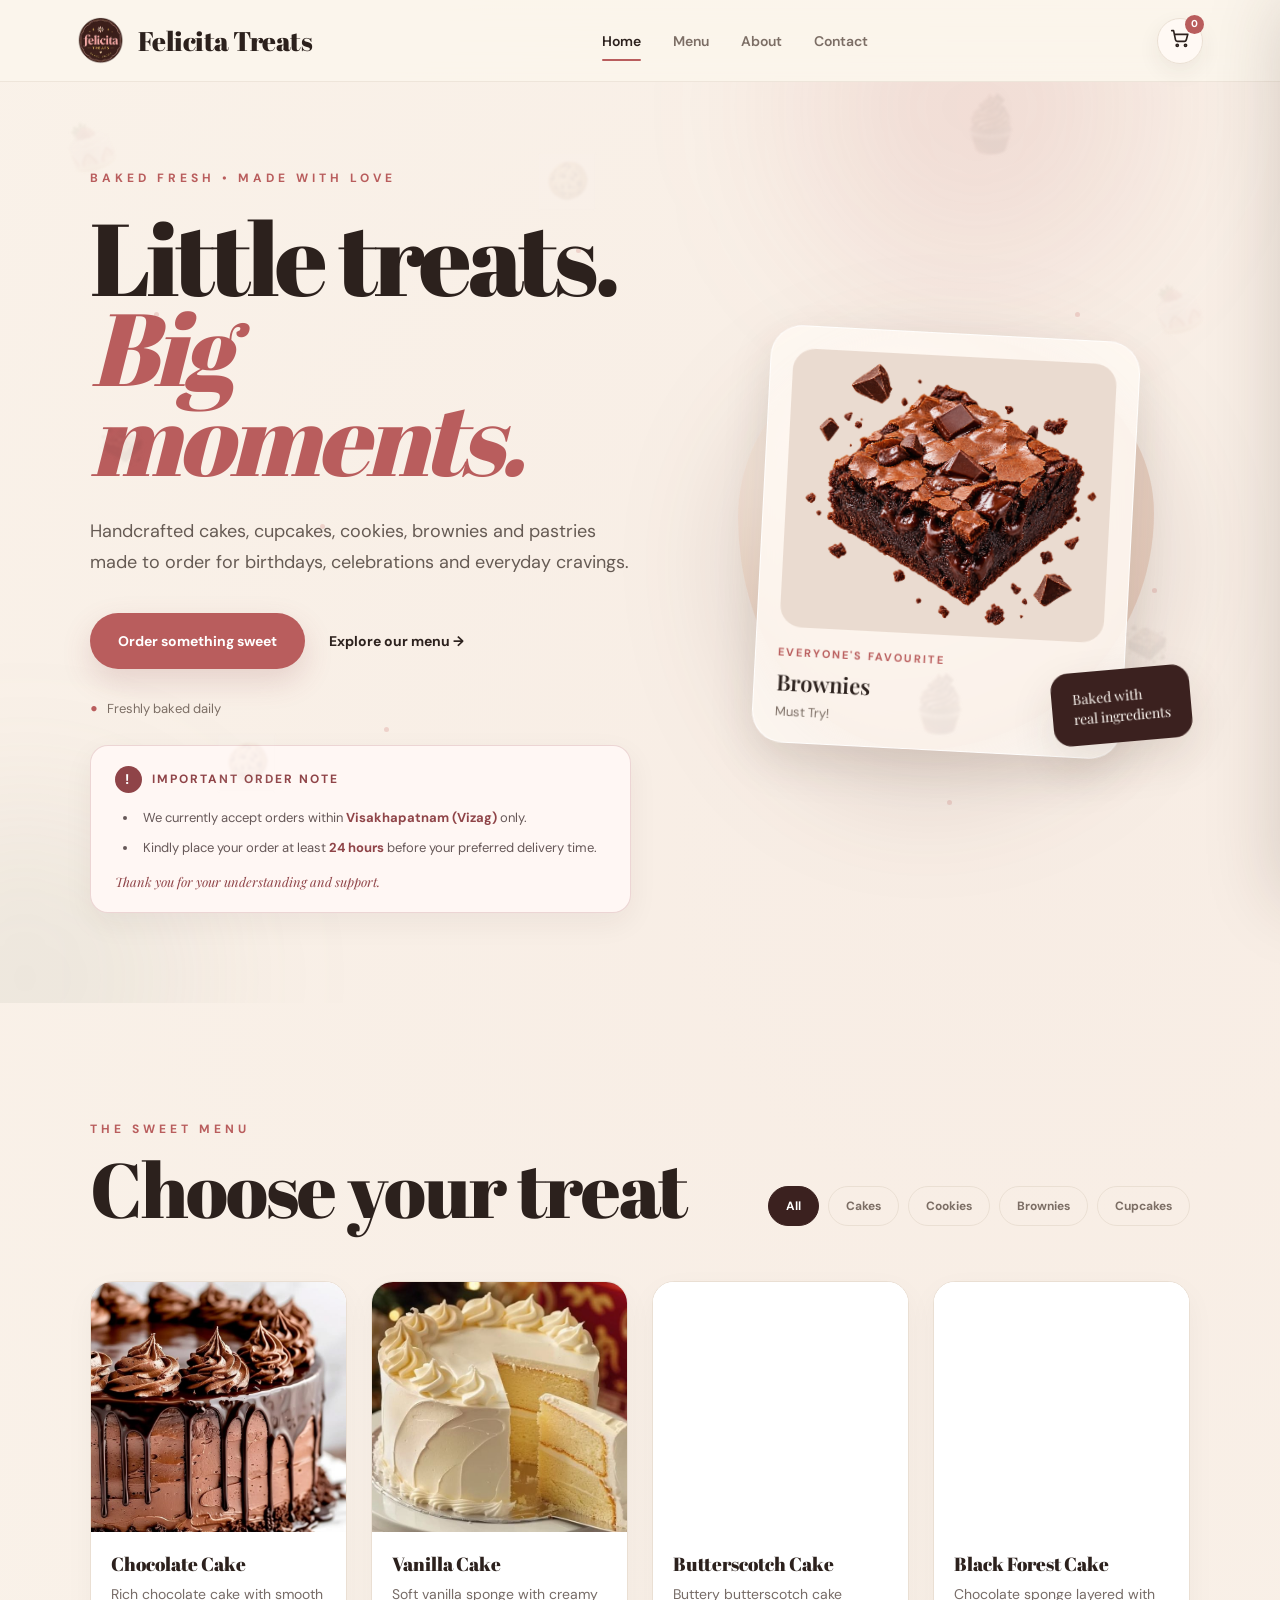
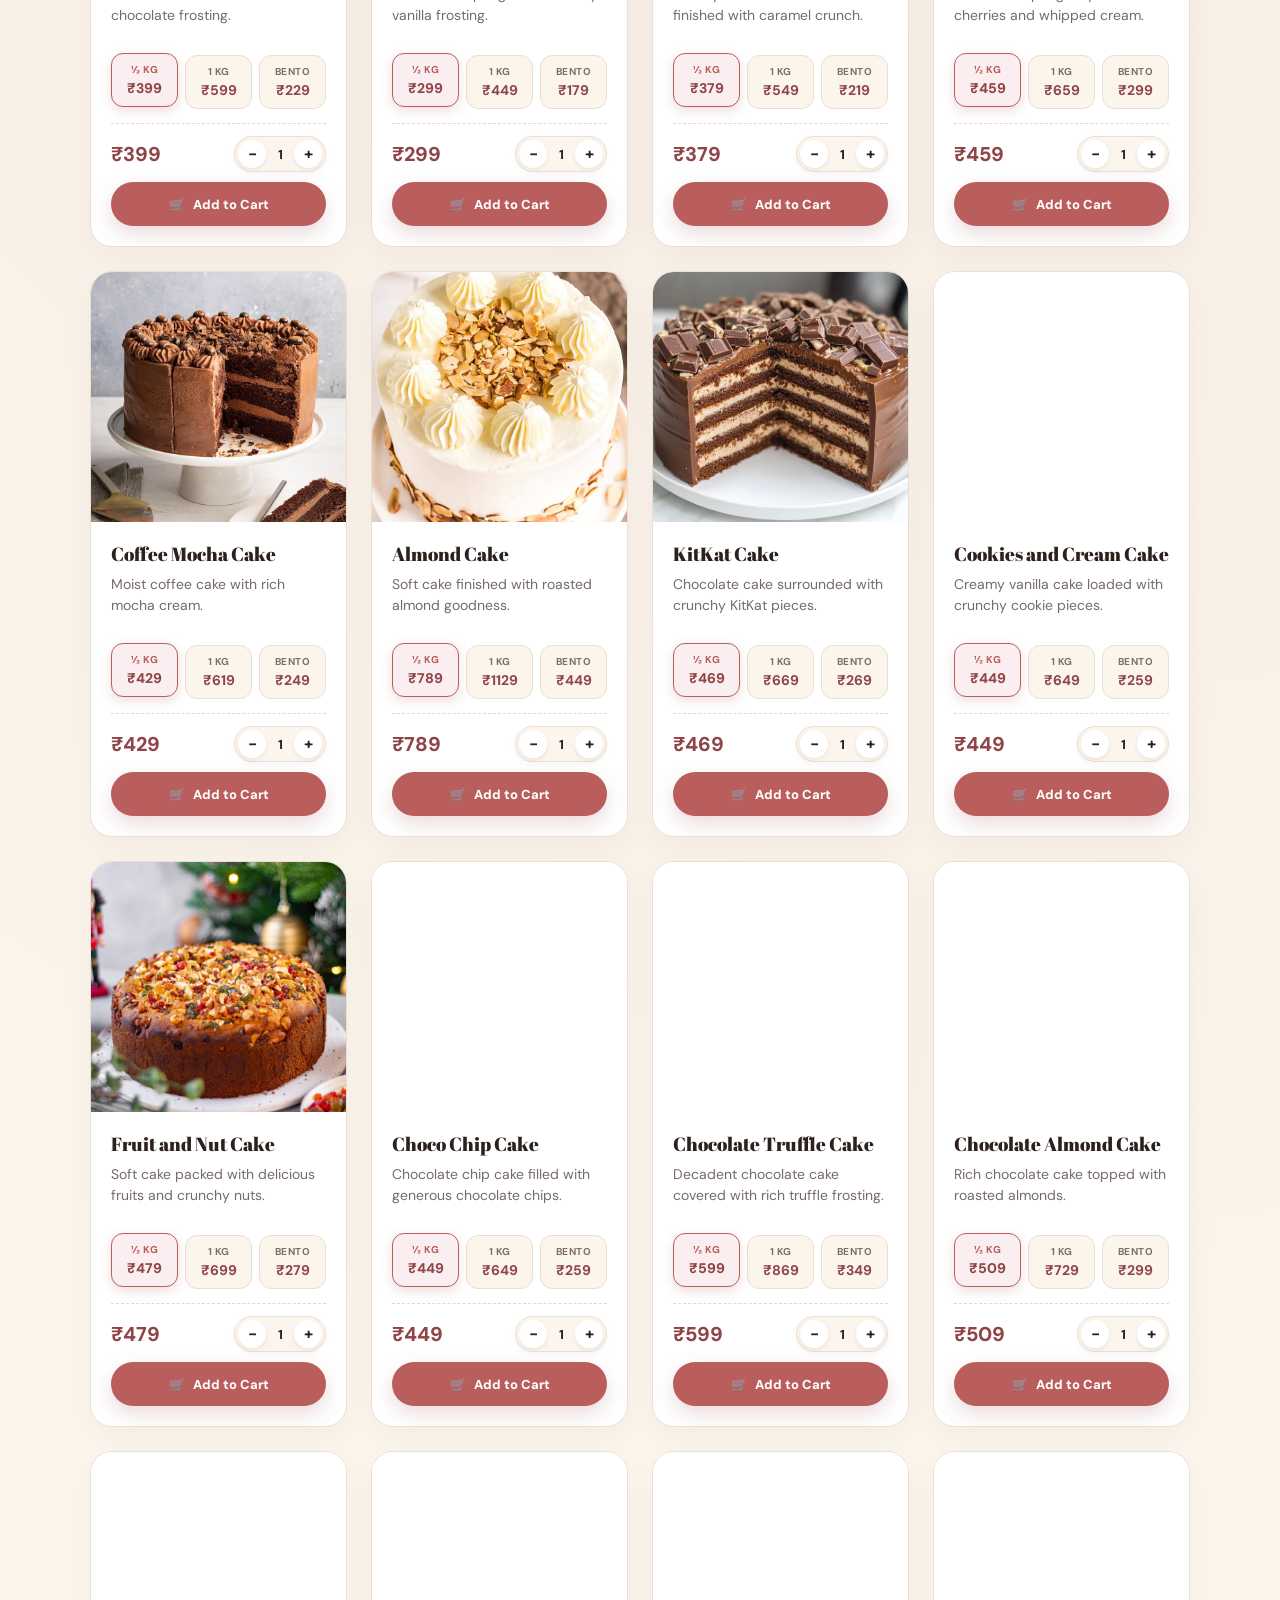
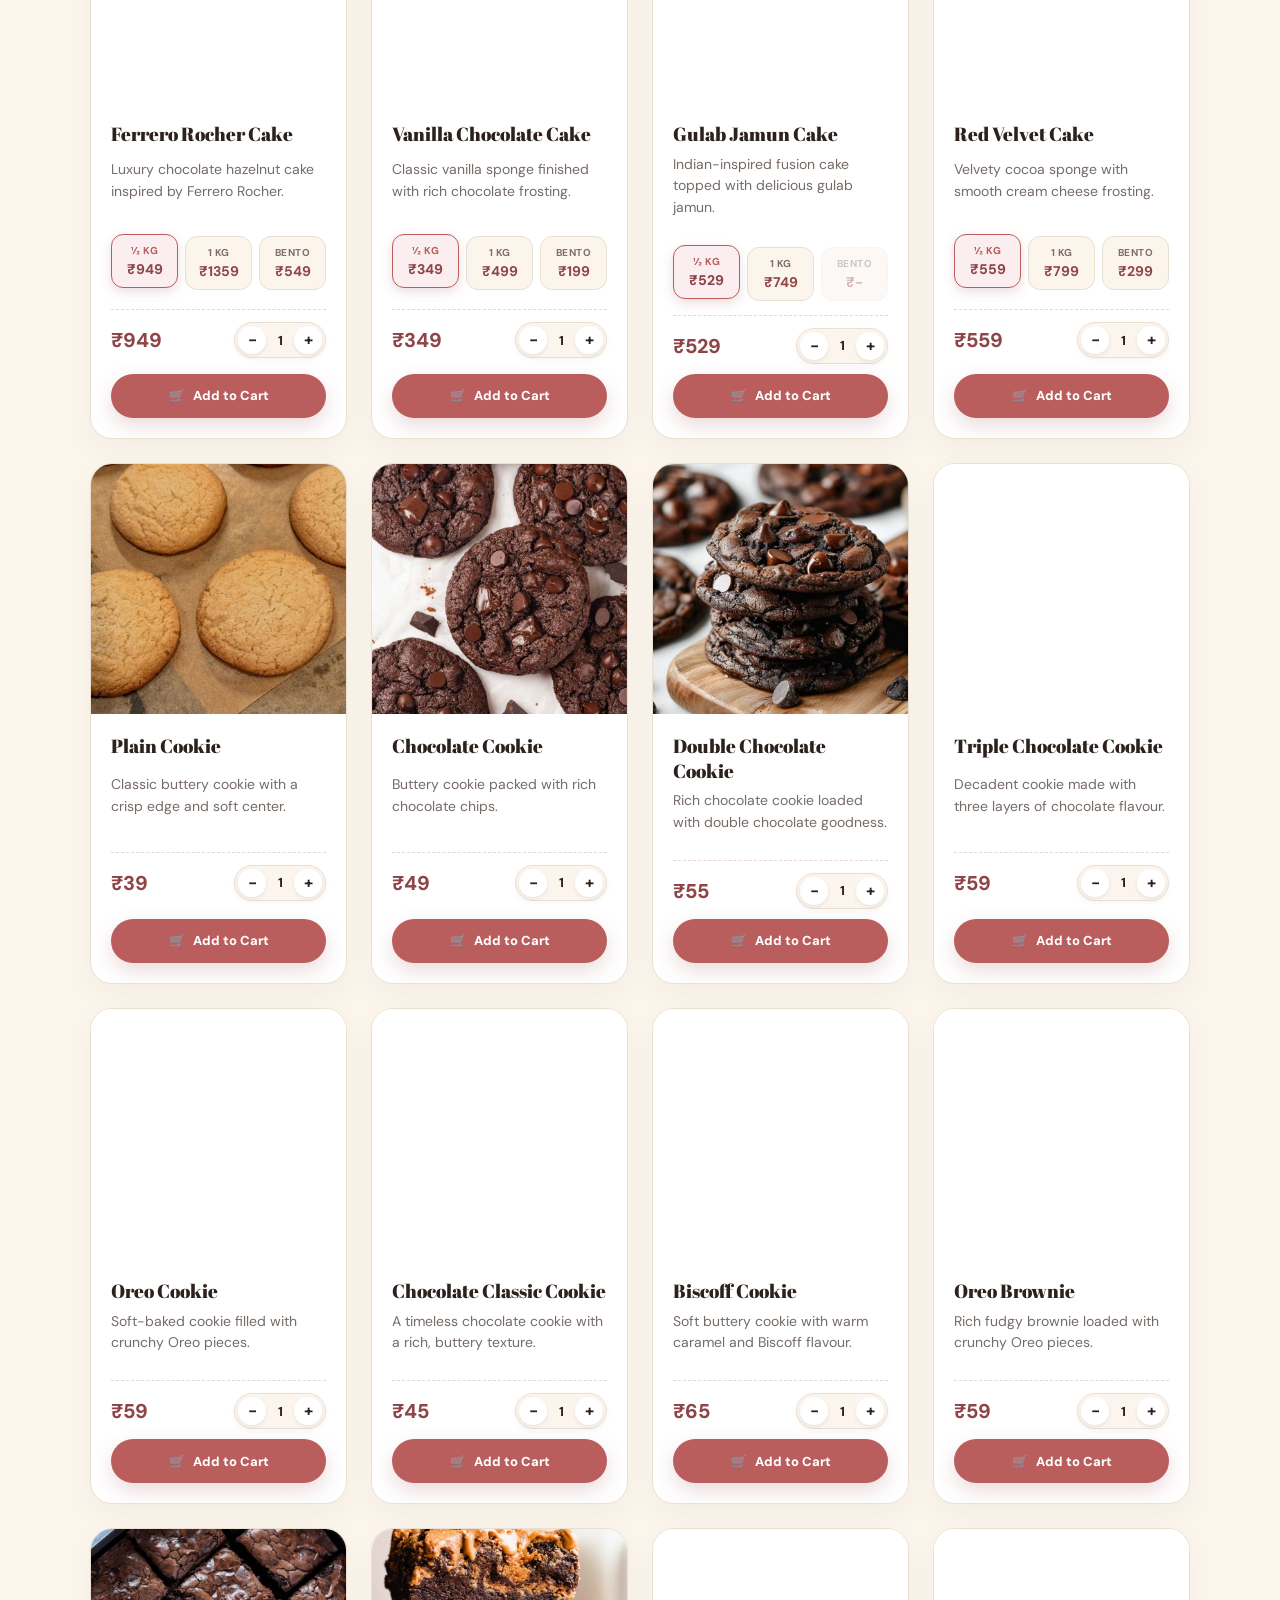
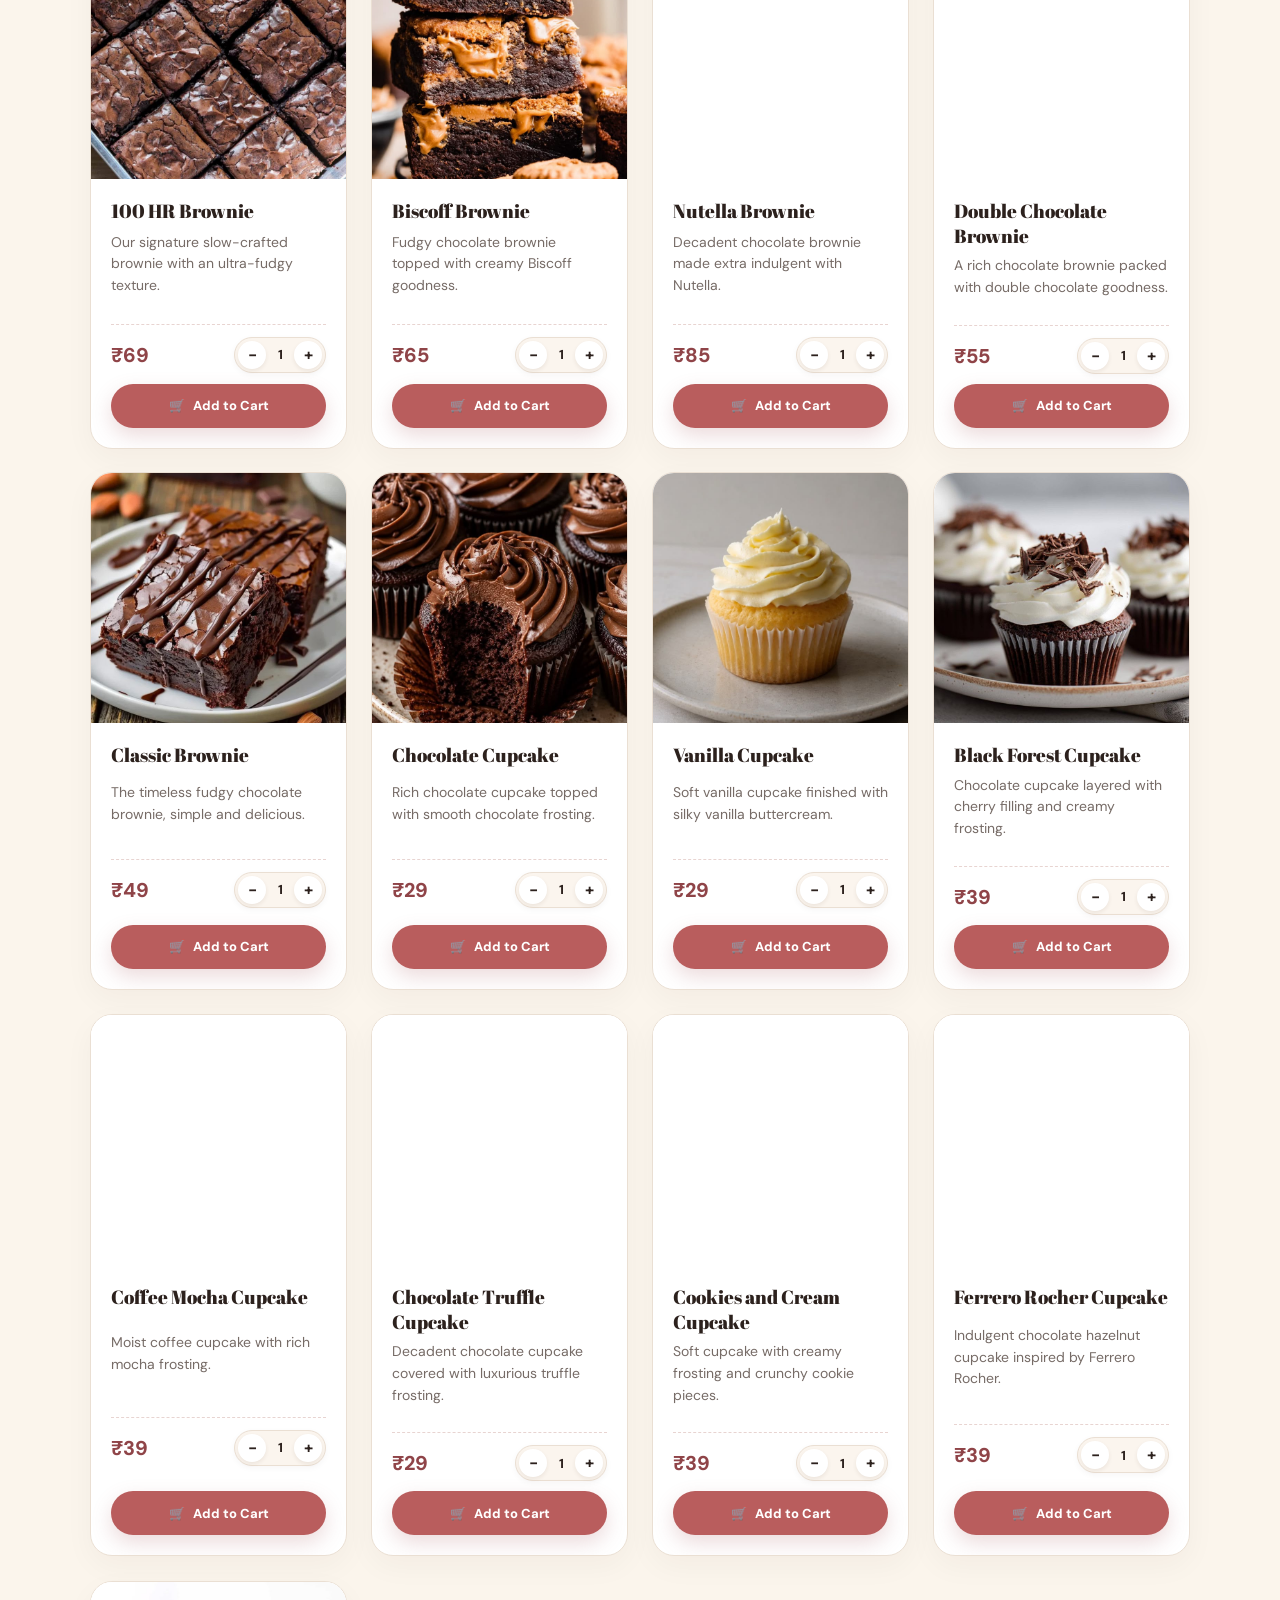
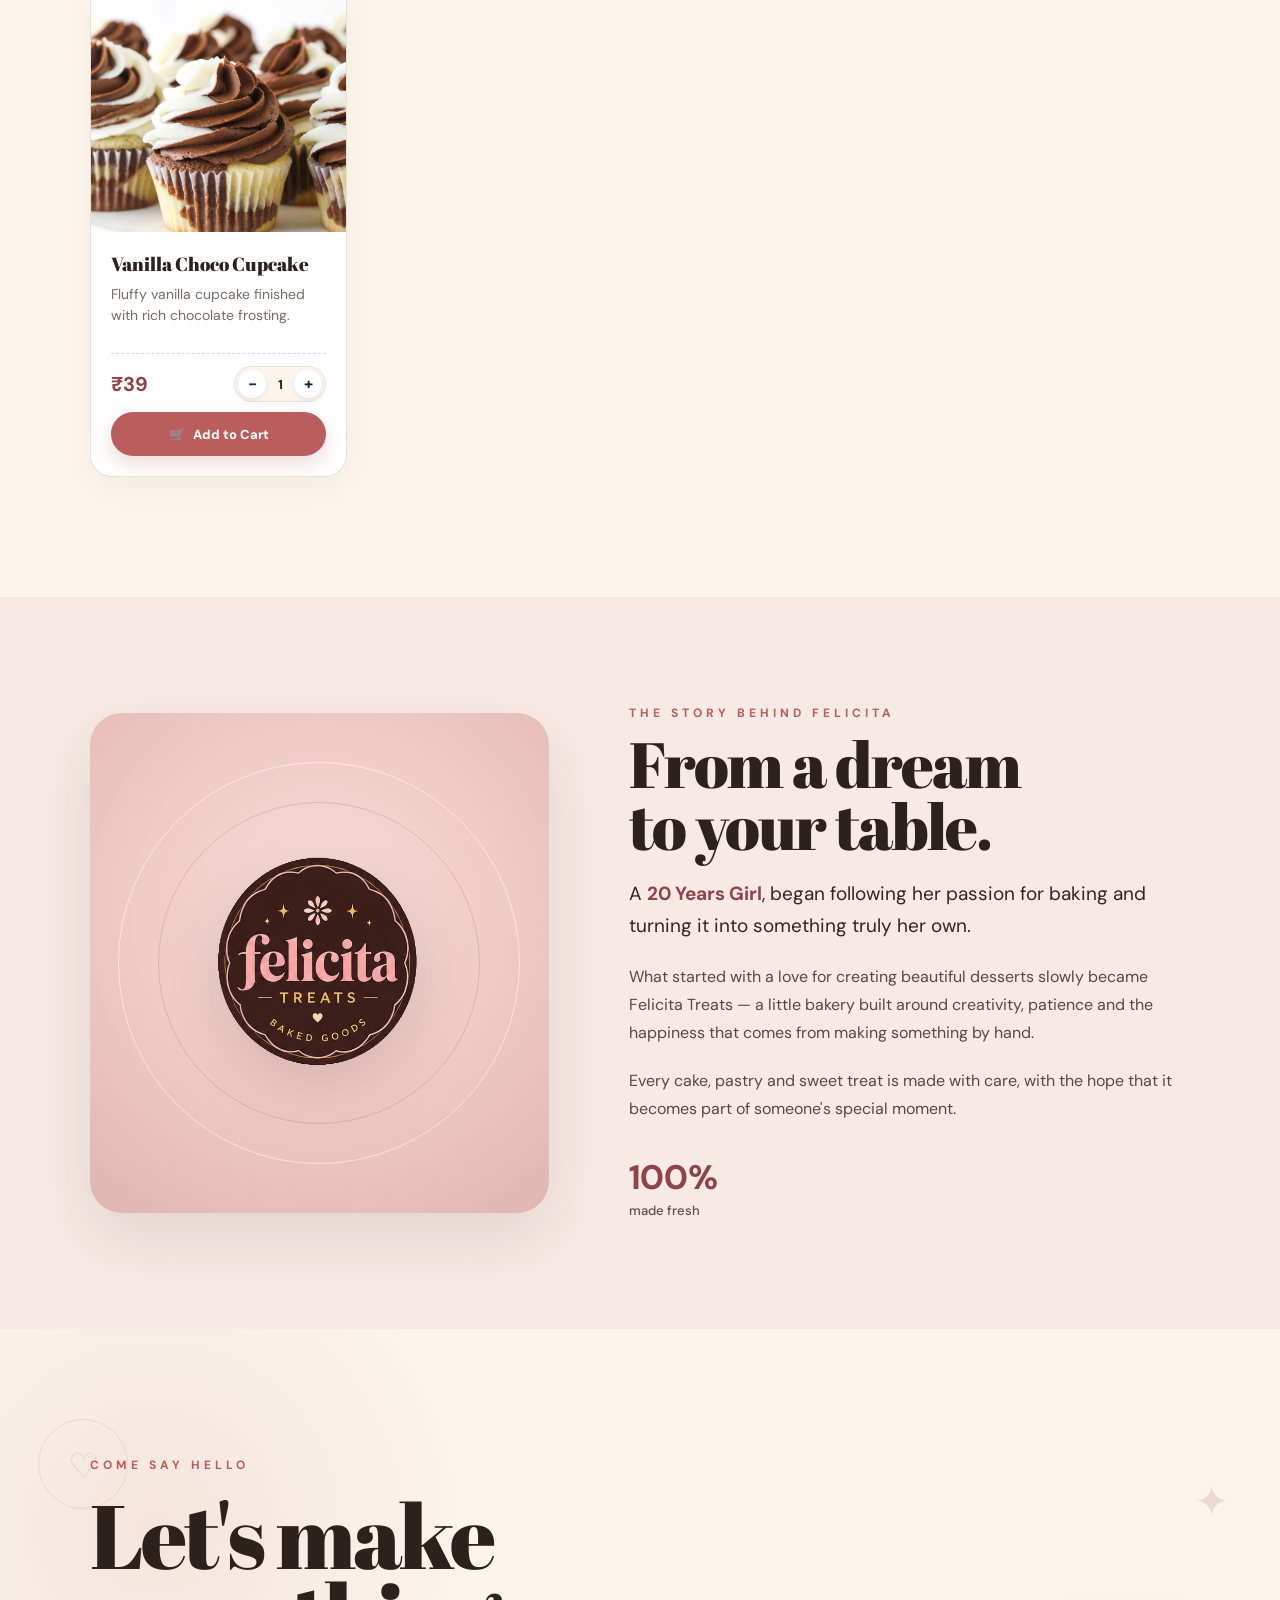
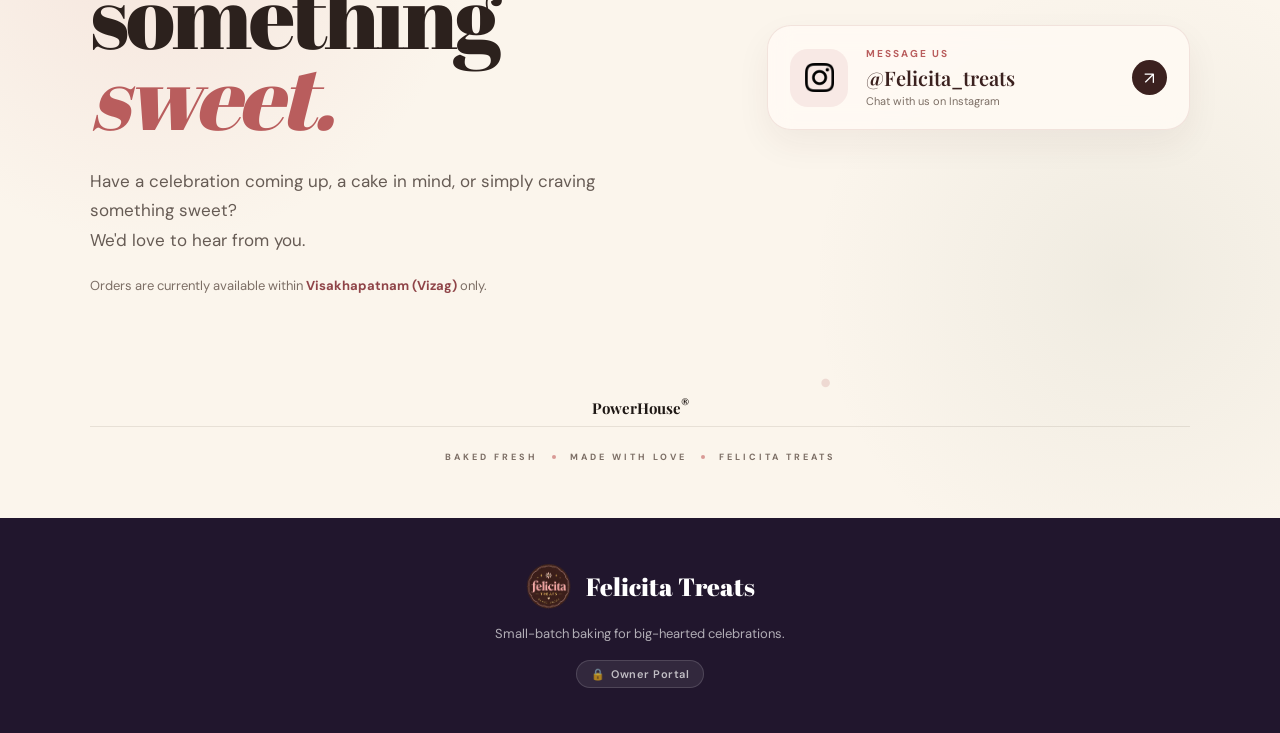
==== commit 3ae63253: "feat: complete Felicita Treats website with UPI/Card payments, Owner Portal (PIN 1509), and WhatsApp" ====
--- a/index.html
+++ b/index.html
@@ -3,73 +3,92 @@
 
 <head>
     <meta charset="UTF-8">
-
-    <meta name="viewport" content="width=device-width, initial-scale=1.0">
-
-    <meta
-        name="description"
-        content="Felicita Treats — handcrafted cakes, brownies, cookies, cupcakes and pastries made fresh with love."
-    >
-
-    <title>Felicita Treats</title>
-
-    <!-- GOOGLE FONTS -->
+    <meta name="viewport" content="width=device-width, initial-scale=1.0, viewport-fit=cover">
+    <meta http-equiv="X-UA-Compatible" content="IE=edge">
+
+    <!-- SEO PRIMARY -->
+    <title>Felicita Treats — Artisanal Cakes, Brownies & Cookies in Vizag</title>
+    <meta name="description" content="Order freshly baked cakes, rich brownies, soft-baked cookies and handcrafted cupcakes online in Visakhapatnam. Instant UPI & card payments with fast local Vizag delivery.">
+    <meta name="keywords" content="cake delivery vizag, online bakery visakhapatnam, birthday cakes vizag, bento cakes, custom cupcakes, brownies vizag, felicita treats">
+    <meta name="author" content="Felicita Treats">
+    <meta name="robots" content="index, follow, max-snippet:-1, max-image-preview:large, max-video-preview:-1">
+    <link rel="canonical" href="https://felicitatreats.com/">
+    <meta name="theme-color" content="#fffaf4">
+    <meta name="color-scheme" content="light">
+
+    <!-- SECURITY HINTS -->
+    <meta http-equiv="X-Content-Type-Options" content="nosniff">
+    <meta name="referrer" content="strict-origin-when-cross-origin">
+
+    <!-- OPEN GRAPH / FACEBOOK / WHATSAPP -->
+    <meta property="og:type" content="website">
+    <meta property="og:locale" content="en_IN">
+    <meta property="og:url" content="https://felicitatreats.com/">
+    <meta property="og:site_name" content="Felicita Treats">
+    <meta property="og:title" content="Felicita Treats — Artisanal Cakes & Treats in Vizag">
+    <meta property="og:description" content="Handcrafted cakes, cupcakes, cookies, brownies and pastries baked fresh to order in Visakhapatnam. Instant online ordering with UPI & Cards.">
+    <meta property="og:image" content="https://felicitatreats.com/images/logo1.png">
+    <meta property="og:image:width" content="512">
+    <meta property="og:image:height" content="512">
+    <meta property="og:image:alt" content="Felicita Treats Logo">
+
+    <!-- TWITTER / X -->
+    <meta name="twitter:card" content="summary_large_image">
+    <meta name="twitter:title" content="Felicita Treats — Artisanal Bakery in Visakhapatnam">
+    <meta name="twitter:description" content="Order handcrafted artisanal cakes, brownies & cookies online with fast local Vizag delivery.">
+    <meta name="twitter:image" content="https://felicitatreats.com/images/logo1.png">
+
+    <!-- FAVICON -->
+    <link rel="icon" type="image/png" href="images/logo1.png">
+    <link rel="apple-touch-icon" href="images/logo1.png">
+
+    <!-- PERFORMANCE RESOURCE HINTS -->
     <link rel="preconnect" href="https://fonts.googleapis.com">
     <link rel="preconnect" href="https://fonts.gstatic.com" crossorigin>
-
-    <link
-        href="https://fonts.googleapis.com/css2?family=Abril+Fatface&family=DM+Sans:wght@400;500;600;700&family=Playfair+Display:ital,wght@0,500;0,600;0,700;1,500;1,600&display=swap"
-        rel="stylesheet"
-    >
+    <link rel="dns-prefetch" href="https://fonts.googleapis.com">
+
+    <!-- GOOGLE FONTS -->
+    <link href="https://fonts.googleapis.com/css2?family=Abril+Fatface&family=DM+Sans:wght@400;500;600;700;800&family=Playfair+Display:ital,wght@0,500;0,600;0,700;1,500;1,600&display=swap" rel="stylesheet">
 
     <!-- STYLES -->
     <link rel="stylesheet" href="styles.css">
+
+    <!-- STRUCTURED DATA (JSON-LD) -->
+    <script type="application/ld+json">
+    {
+      "@context": "https://schema.org",
+      "@type": "Bakery",
+      "name": "Felicita Treats",
+      "image": "https://felicitatreats.com/images/logo1.png",
+      "@id": "https://felicitatreats.com/#bakery",
+      "url": "https://felicitatreats.com/",
+      "priceRange": "₹₹",
+      "servesCuisine": ["Bakery", "Desserts", "Cakes", "Pastries"],
+      "address": {
+        "@type": "PostalAddress",
+        "addressLocality": "Visakhapatnam",
+        "addressRegion": "Andhra Pradesh",
+        "addressCountry": "IN"
+      },
+      "geo": {
+        "@type": "GeoCoordinates",
+        "latitude": 17.6868,
+        "longitude": 83.2185
+      },
+      "openingHoursSpecification": {
+        "@type": "OpeningHoursSpecification",
+        "dayOfWeek": ["Monday", "Tuesday", "Wednesday", "Thursday", "Friday", "Saturday", "Sunday"],
+        "opens": "09:00",
+        "closes": "22:00"
+      },
+      "hasMenu": "https://felicitatreats.com/#shop"
+    }
+    </script>
 </head>
 
-<head>
-
-    <meta charset="UTF-8">
-
-    <meta
-        name="viewport"
-        content="width=device-width, initial-scale=1.0"
-    >
-
-    <meta
-        name="description"
-        content="Felicita Treats — handcrafted cakes, brownies, cookies, cupcakes and pastries made fresh with love."
-    >
-
-    <title>Felicita Treats</title>
-
-    <!-- FAVICON -->
-    <link
-        rel="icon"
-        type="image/png"
-        href="images/logo1.png"
-    >
-
-    <!-- GOOGLE FONTS -->
-    <link rel="preconnect" href="https://fonts.googleapis.com">
-
-    <link
-        rel="preconnect"
-        href="https://fonts.gstatic.com"
-        crossorigin
-    >
-
-    <link
-        href="https://fonts.googleapis.com/css2?family=Abril+Fatface&family=DM+Sans:wght@400;500;600;700&family=Playfair+Display:ital,wght@0,500;0,600;0,700;1,500;1,600&display=swap"
-        rel="stylesheet"
-    >
-
-    <link
-        rel="stylesheet"
-        href="styles.css"
-    >
-
-</head>
 <body>
+    <!-- ACCESSIBILITY: SKIP LINK -->
+    <a href="#shop" class="skip-to-content">Skip to menu</a>
 
 
     <!-- =====================================================
@@ -156,48 +175,64 @@
         <img
             src="images/background/cake.png"
             alt=""
+            aria-hidden="true"
+            decoding="async"
             class="floating-dessert dessert-cake dessert-1"
         >
 
         <img
             src="images/background/cake.png"
             alt=""
+            aria-hidden="true"
+            decoding="async"
             class="floating-dessert dessert-cake dessert-2"
         >
 
         <img
             src="images/background/brownie.png"
             alt=""
+            aria-hidden="true"
+            decoding="async"
             class="floating-dessert dessert-brownie dessert-3"
         >
 
         <img
             src="images/background/brownie.png"
             alt=""
+            aria-hidden="true"
+            decoding="async"
             class="floating-dessert dessert-brownie dessert-4"
         >
 
         <img
             src="images/background/cookie.png"
             alt=""
+            aria-hidden="true"
+            decoding="async"
             class="floating-dessert dessert-cookie dessert-5"
         >
 
         <img
             src="images/background/cookie.png"
             alt=""
+            aria-hidden="true"
+            decoding="async"
             class="floating-dessert dessert-cookie dessert-6"
         >
 
         <img
             src="images/background/cupcake.png"
             alt=""
+            aria-hidden="true"
+            decoding="async"
             class="floating-dessert dessert-cupcake dessert-7"
         >
 
         <img
             src="images/background/cupcake.png"
             alt=""
+            aria-hidden="true"
+            decoding="async"
             class="floating-dessert dessert-cupcake dessert-8"
         >
 
@@ -218,9 +253,7 @@
         >
 
             <img
-                src="images/logo1.png"
-                alt="Felicita Treats"
-                class="logo"
+                src="images/logo1.png" alt="Felicita Treats" class="logo" width="44" height="44" fetchpriority="high"
             >
 
             <div class="header-brand-name">
@@ -351,9 +384,7 @@
 
                     <a
                         class="primary-btn"
-                        href="https://ig.me/m/felicita_treats"
-                        target="_blank"
-                        rel="noopener noreferrer"
+                        href="#shop"
                     >
                         Order something sweet
                     </a>
@@ -437,8 +468,7 @@
                     <div class="cake">
 
                         <img
-                            src="images/background/brownie.png"
-                            alt=""
+                            src="images/background/brownie.png" alt="Felicita Signature Brownie" fetchpriority="high" decoding="async"
                         >
 
                     </div>
@@ -581,7 +611,7 @@
                         <img
                             src="images/cakes/choc ck.jpg.jpeg"
                             alt="Chocolate Cake"
-                            loading="lazy"
+                            loading="lazy" decoding="async"
                         >
 
                     </div>
@@ -631,7 +661,7 @@
                         <img
                             src="images/cakes/vnl ck.jpg.jpeg"
                             alt="Vanilla Cake"
-                            loading="lazy"
+                            loading="lazy" decoding="async"
                         >
 
                     </div>
@@ -681,7 +711,7 @@
                         <img
                             src="images/cakes/bts ck.jpg.jpeg"
                             alt="Butterscotch Cake"
-                            loading="lazy"
+                            loading="lazy" decoding="async"
                         >
 
                     </div>
@@ -731,7 +761,7 @@
                         <img
                             src="images/cakes/blk ck.jpg.jpeg"
                             alt="Black Forest Cake"
-                            loading="lazy"
+                            loading="lazy" decoding="async"
                         >
 
                     </div>
@@ -781,7 +811,7 @@
                         <img
                             src="images/cakes/cfmcck.jpg.jpeg"
                             alt="Coffee Mocha Cake"
-                            loading="lazy"
+                            loading="lazy" decoding="async"
                         >
 
                     </div>
@@ -831,7 +861,7 @@
                         <img
                             src="images/cakes/al ck.jpg.jpeg"
                             alt="Almond Cake"
-                            loading="lazy"
+                            loading="lazy" decoding="async"
                         >
 
                     </div>
@@ -881,7 +911,7 @@
                         <img
                             src="images/cakes/kitkat.jpg.jpeg"
                             alt="KitKat Cake"
-                            loading="lazy"
+                            loading="lazy" decoding="async"
                         >
 
                     </div>
@@ -931,7 +961,7 @@
                         <img
                             src="images/cakes/ckcm.jpg.jpeg"
                             alt="Cookies and Cream Cake"
-                            loading="lazy"
+                            loading="lazy" decoding="async"
                         >
 
                     </div>
@@ -981,7 +1011,7 @@
                         <img
                             src="images/cakes/frtnt.jpg.jpeg"
                             alt="Fruit and Nut Cake"
-                            loading="lazy"
+                            loading="lazy" decoding="async"
                         >
 
                     </div>
@@ -1031,7 +1061,7 @@
                         <img
                             src="images/cakes/chips.jpg.jpeg"
                             alt="Choco Chip Cake"
-                            loading="lazy"
+                            loading="lazy" decoding="async"
                         >
 
                     </div>
@@ -1081,7 +1111,7 @@
                         <img
                             src="images/cakes/truffle.jpg.jpeg"
                             alt="Chocolate Truffle Cake"
-                            loading="lazy"
+                            loading="lazy" decoding="async"
                         >
 
                     </div>
@@ -1131,7 +1161,7 @@
                         <img
                             src="images/cakes/achalm.jpg.jpeg"
                             alt="Chocolate Almond Cake"
-                            loading="lazy"
+                            loading="lazy" decoding="async"
                         >
 
                     </div>
@@ -1181,7 +1211,7 @@
                         <img
                             src="images/cakes/frroch.jpg.jpeg"
                             alt="Ferrero Rocher Cake"
-                            loading="lazy"
+                            loading="lazy" decoding="async"
                         >
 
                     </div>
@@ -1231,7 +1261,7 @@
                         <img
                             src="images/cakes/venchoc.jpg.jpeg"
                             alt="Vanilla Chocolate Cake"
-                            loading="lazy"
+                            loading="lazy" decoding="async"
                         >
 
                     </div>
@@ -1281,7 +1311,7 @@
                         <img
                             src="images/cakes/glbice.jpg.jpeg"
                             alt="Gulab Jamun Cake"
-                            loading="lazy"
+                            loading="lazy" decoding="async"
                         >
 
                     </div>
@@ -1331,7 +1361,7 @@
                         <img
                             src= "images/cakes/redck.jpg.jpeg"
                             alt="Red Velvet Cake"
-                            loading="lazy"
+                            loading="lazy" decoding="async"
                         >
 
                     </div>
@@ -1387,7 +1417,7 @@
                         <img
                             src="images/cookies/pck.jpeg"
                             alt="Plain Cookie"
-                            loading="lazy"
+                            loading="lazy" decoding="async"
                         >
 
                     </div>
@@ -1422,7 +1452,7 @@
                         <img
                             src="images/cookies/cck.jpeg"
                             alt="Chocolate Cookie"
-                            loading="lazy"
+                            loading="lazy" decoding="async"
                         >
 
                     </div>
@@ -1457,7 +1487,7 @@
                         <img
                             src="images/cookies/dck.jpeg"
                             alt="Double Chocolate Cookie"
-                            loading="lazy"
+                            loading="lazy" decoding="async"
                         >
 
                     </div>
@@ -1492,7 +1522,7 @@
                         <img
                             src="images/cookies/tck.jpeg"
                             alt="Triple Chocolate Cookie"
-                            loading="lazy"
+                            loading="lazy" decoding="async"
                         >
 
                     </div>
@@ -1527,7 +1557,7 @@
                         <img
                             src="images/cookies/ock.jpeg"
                             alt="Oreo Cookie"
-                            loading="lazy"
+                            loading="lazy" decoding="async"
                         >
 
                     </div>
@@ -1562,7 +1592,7 @@
                         <img
                             src="images/cookies/chck.jpeg"
                             alt="Chocolate Classic Cookie"
-                            loading="lazy"
+                            loading="lazy" decoding="async"
                         >
 
                     </div>
@@ -1597,7 +1627,7 @@
                         <img
                             src="images/cookies/bck.jpeg"
                             alt="Biscoff Cookie"
-                            loading="lazy"
+                            loading="lazy" decoding="async"
                         >
 
                     </div>
@@ -1637,7 +1667,7 @@
                         <img
                             src="images/brownies/ob.jpeg"
                             alt="Oreo Brownie"
-                            loading="lazy"
+                            loading="lazy" decoding="async"
                         >
 
                     </div>
@@ -1672,7 +1702,7 @@
                         <img
                             src="images/brownies/100h.jpeg"
                             alt="100 HR Brownie"
-                            loading="lazy"
+                            loading="lazy" decoding="async"
                         >
 
                     </div>
@@ -1707,7 +1737,7 @@
                         <img
                             src="images/brownies/bb.jpeg"
                             alt="Biscoff Brownie"
-                            loading="lazy"
+                            loading="lazy" decoding="async"
                         >
 
                     </div>
@@ -1742,7 +1772,7 @@
                         <img
                             src="images/brownies/nb.jpeg"
                             alt="Nutella Brownie"
-                            loading="lazy"
+                            loading="lazy" decoding="async"
                         >
 
                     </div>
@@ -1777,7 +1807,7 @@
                         <img
                             src="images/brownies/dcb.jpeg"
                             alt="Double Chocolate Brownie"
-                            loading="lazy"
+                            loading="lazy" decoding="async"
                         >
 
                     </div>
@@ -1812,7 +1842,7 @@
                         <img
                             src="images/brownies/cb.jpeg"
                             alt="Classic Brownie"
-                            loading="lazy"
+                            loading="lazy" decoding="async"
                         >
 
                     </div>
@@ -1852,7 +1882,7 @@
                         <img
                             src="images/cupcakes/cc.jpeg"
                             alt="Chocolate Cupcake"
-                            loading="lazy"
+                            loading="lazy" decoding="async"
                         >
 
                     </div>
@@ -1887,7 +1917,7 @@
                         <img
                             src="images/cupcakes/vc.jpeg"
                             alt="Vanilla Cupcake"
-                            loading="lazy"
+                            loading="lazy" decoding="async"
                         >
 
                     </div>
@@ -1922,7 +1952,7 @@
                         <img
                             src="images/cupcakes/bfc.jpeg"
                             alt="Black Forest Cupcake"
-                            loading="lazy"
+                            loading="lazy" decoding="async"
                         >
 
                     </div>
@@ -1957,7 +1987,7 @@
                         <img
                             src="images/cupcakes/cmc.jpeg"
                             alt="Coffee Mocha Cupcake"
-                            loading="lazy"
+                            loading="lazy" decoding="async"
                         >
 
                     </div>
@@ -1992,7 +2022,7 @@
                         <img
                             src="images/cupcakes/ctc.jpeg"
                             alt="Chocolate Truffle Cupcake"
-                            loading="lazy"
+                            loading="lazy" decoding="async"
                         >
 
                     </div>
@@ -2027,7 +2057,7 @@
                         <img
                             src="images/cupcakes/ccc.jpeg"
                             alt="Cookies and Cream Cupcake"
-                            loading="lazy"
+                            loading="lazy" decoding="async"
                         >
 
                     </div>
@@ -2062,7 +2092,7 @@
                         <img
                             src="images/cupcakes/frc.jpeg"
                             alt="Ferrero Rocher Cupcake"
-                            loading="lazy"
+                            loading="lazy" decoding="async"
                         >
 
                     </div>
@@ -2097,7 +2127,7 @@
                         <img
                             src="images/cupcakes/vcc.jpeg"
                             alt="Vanilla Choco Cupcake"
-                            loading="lazy"
+                            loading="lazy" decoding="async"
                         >
 
                     </div>
@@ -2316,46 +2346,6 @@
 
                             <small>
                                 Chat with us on Instagram
-                            </small>
-
-                        </div>
-
-
-                        <div class="contact-arrow">
-                            ↗
-                        </div>
-
-                    </a>
-
-
-
-                    <a
-                        href="tel:+919515372424"
-                        class="contact-card"
-                    >
-
-                        <div class="contact-card-icon">
-
-                            <img
-                                src="images/call.png"
-                                alt="Phone"
-                            >
-
-                        </div>
-
-
-                        <div class="contact-card-content">
-
-                            <span>
-                                CALL US
-                            </span>
-
-                            <strong>
-                                +91 9515372424
-                            </strong>
-
-                            <small>
-                                We'd be happy to help
                             </small>
 
                         </div>
@@ -2484,51 +2474,275 @@
 
     <div class="checkout-backdrop" id="checkoutBackdrop" aria-hidden="true"></div>
 
-    <section class="checkout-panel" id="checkoutPanel" aria-hidden="true" aria-label="Order details">
+    <section class="checkout-panel" id="checkoutPanel" aria-hidden="true" aria-label="Order checkout">
         <button type="button" class="checkout-close" id="checkoutClose" aria-label="Close">×</button>
-        <p class="cart-eyebrow">ALMOST THERE</p>
-        <h2>Your Order</h2>
-        <div class="checkout-order" id="checkoutOrder"></div>
-
-        <div class="customer-form">
-            <label>
-                <span>Full Name</span>
-                <input id="customerName" type="text" autocomplete="name" placeholder="Enter your name">
-            </label>
-            <label>
-                <span>Phone Number</span>
-                <input id="customerPhone" type="tel" inputmode="numeric" autocomplete="tel" placeholder="Enter your phone number">
-            </label>
+        <p class="cart-eyebrow">SECURE CHECKOUT</p>
+        <h2>Complete Order</h2>
+
+        <div class="checkout-scroll-area">
+            <!-- Order Items Summary -->
+            <div class="checkout-section-header">
+                <span>Items in your cart</span>
+            </div>
+            <div class="checkout-order" id="checkoutOrder"></div>
+
+            <!-- Customer & Delivery Form -->
+            <div class="checkout-section-header">
+                <span>Delivery Details (Visakhapatnam)</span>
+            </div>
+            <div class="customer-form" novalidate>
+                <div class="form-grid-2">
+                    <label>
+                        <span>Full Name *</span>
+                        <input id="customerName" type="text" autocomplete="name" placeholder="Enter your full name" required aria-required="true" aria-describedby="nameError">
+                        <span class="field-error" id="nameError" role="alert" aria-live="polite"></span>
+                    </label>
+                    <label>
+                        <span>Phone Number *</span>
+                        <input id="customerPhone" type="tel" inputmode="numeric" autocomplete="tel" placeholder="10-digit mobile number" required aria-required="true" aria-describedby="phoneError">
+                        <span class="field-error" id="phoneError" role="alert" aria-live="polite"></span>
+                    </label>
+                </div>
+                <label>
+                    <span>Delivery Address / Landmark (Vizag) *</span>
+                    <input id="customerAddress" type="text" autocomplete="street-address" placeholder="Flat / House no, Street, Landmark, Area in Vizag" required aria-required="true" aria-describedby="addressError">
+                    <span class="field-error" id="addressError" role="alert" aria-live="polite"></span>
+                </label>
+                <label>
+                    <span>Baker Notes & Cake Message (Optional)</span>
+                    <input id="customerNotes" type="text" placeholder="e.g. Write 'Happy Birthday' on cake, eggless request">
+                </label>
+            </div>
+
+            <!-- Direct Online Payment Methods -->
+            <div class="checkout-section-header">
+                <span>Select Online Payment Method</span>
+            </div>
+            <div class="payment-methods" id="paymentMethods" role="radiogroup" aria-label="Payment Method">
+                <!-- UPI Option -->
+                <label class="payment-card is-selected" data-method="upi">
+                    <input type="radio" name="paymentOption" value="upi" checked>
+                    <div class="payment-card-body">
+                        <div class="payment-card-top">
+                            <span class="pay-method-pill">⚡ Instant</span>
+                            <strong>UPI / QR Code</strong>
+                        </div>
+                        <p>Google Pay, PhonePe, Paytm, BHIM, CRED</p>
+                    </div>
+                    <div class="payment-radio-mark" aria-hidden="true">✓</div>
+                </label>
+
+                <!-- Card Option -->
+                <label class="payment-card" data-method="card">
+                    <input type="radio" name="paymentOption" value="card">
+                    <div class="payment-card-body">
+                        <div class="payment-card-top">
+                            <span class="pay-method-pill">Cards</span>
+                            <strong>Debit / Credit Card</strong>
+                        </div>
+                        <p>Visa, MasterCard, RuPay cards accepted</p>
+                    </div>
+                    <div class="payment-radio-mark" aria-hidden="true">✓</div>
+                </label>
+            </div>
+
+            <!-- Dynamic Payment Views -->
+            <div class="payment-details-box" id="paymentDetailsBox">
+                <!-- UPI View -->
+                <div class="payment-view" id="upiPaymentView">
+                    <div class="upi-pay-card">
+                        <div class="upi-qr-card">
+                            <div class="upi-qr-frame">
+                                <img
+                                    id="upiQrCodeImg"
+                                    src="https://api.qrserver.com/v1/create-qr-code/?size=220x220&amp;data=upi%3A%2F%2Fpay%3Fpa%3D9059499756%40axl%26pn%3DFelicita%2520Treats%26cu%3DINR"
+                                    width="120"
+                                    height="120"
+                                    alt="Scan to pay 9059499756@axl via UPI"
+                                    style="display: block; border-radius: 8px; object-fit: contain;"
+                                >
+                            </div>
+                            <span class="upi-qr-instruction">Scan with any UPI app to pay</span>
+                        </div>
+
+                        <div class="upi-meta">
+                            <div class="upi-id-pill">
+                                <div>
+                                    <small>Official UPI ID</small>
+                                    <strong id="upiVpaValue">9059499756@axl</strong>
+                                </div>
+                                <button type="button" class="copy-pill-btn" id="copyUpiBtn">Copy ID</button>
+                            </div>
+
+                            <a href="#" class="upi-direct-app-btn" id="upiIntentBtn" target="_blank">
+                                📱 Open in UPI App (GPay / PhonePe)
+                            </a>
+
+                            <label class="utr-input-group">
+                                <span>UPI Reference / UTR Number (Optional)</span>
+                                <input id="customerUtr" type="text" placeholder="e.g. 320148921844" maxlength="20">
+                            </label>
+                        </div>
+                    </div>
+                </div>
+
+                <!-- Card View -->
+                <div class="payment-view is-hidden" id="cardPaymentView">
+                    <div class="card-inputs-grid">
+                        <label class="full-span">
+                            <span>Card Number</span>
+                            <input id="cardNumber" type="text" inputmode="numeric" placeholder="4111 2222 3333 4444" maxlength="19" aria-describedby="cardError">
+                        </label>
+                        <label>
+                            <span>Expiry (MM/YY)</span>
+                            <input id="cardExpiry" type="text" inputmode="numeric" placeholder="MM/YY" maxlength="5">
+                        </label>
+                        <label>
+                            <span>CVV</span>
+                            <input id="cardCvv" type="password" inputmode="numeric" placeholder="•••" maxlength="4">
+                        </label>
+                        <label class="full-span">
+                            <span>Name on Card</span>
+                            <input id="cardHolder" type="text" placeholder="Cardholder's Name">
+                        </label>
+                        <div class="full-span">
+                            <span class="field-error" id="cardError" role="alert" aria-live="polite"></span>
+                        </div>
+                    </div>
+                </div>
+            </div>
+
+            <!-- Price Breakdown -->
+            <div class="checkout-breakdown">
+                <div class="breakdown-line">
+                    <span>Cart Subtotal</span>
+                    <strong id="checkoutSubtotal">₹0</strong>
+                </div>
+                <div class="breakdown-line">
+                    <span>Fresh Baking & Eco Box</span>
+                    <span class="badge-free">FREE</span>
+                </div>
+                <div class="breakdown-line">
+                    <span>Vizag Delivery</span>
+                    <span class="badge-free">FREE</span>
+                </div>
+                <div class="checkout-total">
+                    <span>Total Amount</span>
+                    <strong id="checkoutTotal">₹0</strong>
+                </div>
+            </div>
         </div>
 
-        <div class="checkout-total">
-            <span>Total</span>
-            <strong id="checkoutTotal">₹0</strong>
+        <div class="checkout-footer">
+            <button type="button" class="cart-checkout-btn direct-pay-btn" id="placeOrderBtn">
+                <span class="btn-spinner" id="btnSpinner" aria-hidden="true"></span>
+                <span id="placeOrderBtnText">Pay Now & Place Order</span>
+            </button>
+            <p class="checkout-secure-note">🔒 256-Bit SSL Encrypted • 100% Secure Instant Payment</p>
         </div>
-
-        <button type="button" class="cart-checkout-btn" id="placeOrderBtn">Place Order</button>
-        <p class="checkout-note">Your order is saved and ready. After opening Instagram, send the Order ID shown below. Our Instagram API will automatically recognize it and reply with your order details.</p>
     </section>
 
 
     <!-- =====================================================
-         ORDER SUCCESS
+         ORDER SUCCESS / CONFIRMATION RECEIPT
          ===================================================== -->
 
     <div class="order-success-backdrop" id="orderSuccessBackdrop" aria-hidden="true"></div>
 
-    <section class="order-success-panel" id="orderSuccessPanel" aria-hidden="true" aria-label="Order prepared">
-        <div class="order-success-icon" aria-hidden="true">✓</div>
-        <p class="cart-eyebrow">ORDER PREPARED</p>
-        <h2>Thank you!</h2>
-        <p class="order-success-message">Your order details are ready to send to Felicita Treats.</p>
-        <div class="order-success-id" id="successOrderId"></div>
+    <section class="order-success-panel" id="orderSuccessPanel" aria-hidden="true" aria-label="Order confirmed receipt">
+        <button type="button" class="checkout-close" id="closeSuccessXBtn" aria-label="Close">×</button>
+
+        <div class="order-success-header">
+            <div class="order-success-badge" aria-hidden="true">✓</div>
+            <p class="cart-eyebrow">ORDER CONFIRMED</p>
+            <h2 id="successGreeting">Order Confirmed!</h2>
+            <p class="order-success-sub">Thank you for choosing Felicita Treats! Your order has been placed and our bakers are crafting your fresh treats with love.</p>
+        </div>
+
+        <div class="receipt-card" id="printableReceipt">
+            <div class="receipt-top">
+                <div class="receipt-brand">
+                    <span class="receipt-brand-name">Felicita Treats</span>
+                    <span class="receipt-tagline">Small-batch artisanal baking • Visakhapatnam</span>
+                </div>
+                <div class="receipt-order-tag">
+                    <span>ORDER ID</span>
+                    <strong id="successOrderId">FT-000000</strong>
+                </div>
+            </div>
+
+            <div class="receipt-status-banner" id="successStatusBanner">
+                <span class="status-dot">●</span>
+                <span id="successPaymentStatus">Payment Completed via UPI</span>
+            </div>
+
+            <div class="receipt-meta-grid">
+                <div class="meta-item">
+                    <span>Customer Name</span>
+                    <strong id="successCustomerName">—</strong>
+                </div>
+                <div class="meta-item">
+                    <span>Phone Number</span>
+                    <strong id="successCustomerPhone">—</strong>
+                </div>
+                <div class="meta-item full-width">
+                    <span>Delivery Address (Vizag)</span>
+                    <strong id="successDeliveryAddress">—</strong>
+                </div>
+                <div class="meta-item">
+                    <span>Estimated Baking & Delivery</span>
+                    <strong>45–60 Minutes</strong>
+                </div>
+                <div class="meta-item">
+                    <span>Order Date</span>
+                    <strong id="successOrderDate">—</strong>
+                </div>
+            </div>
+
+            <div class="receipt-items-heading">Ordered Treats</div>
+            <div class="receipt-items-table" id="successItemsTable"></div>
+
+            <div class="receipt-summary-box">
+                <div class="receipt-summary-row">
+                    <span>Subtotal</span>
+                    <strong id="successReceiptSubtotal">₹0</strong>
+                </div>
+                <div class="receipt-summary-row">
+                    <span>Delivery & Packaging</span>
+                    <span class="badge-free">FREE</span>
+                </div>
+                <div class="receipt-summary-row total-row">
+                    <span>Grand Total</span>
+                    <strong id="successReceiptTotal">₹0</strong>
+                </div>
+            </div>
+        </div>
+
+        <!-- WHATSAPP OWNER NOTIFICATION CARD -->
+        <div class="whatsapp-notify-card" id="whatsappNotifyCard">
+            <div class="whatsapp-notify-icon" aria-hidden="true">
+                <svg viewBox="0 0 24 24" width="22" height="22" fill="currentColor">
+                    <path d="M17.472 14.382c-.301-.15-1.78-.877-2.056-.977-.275-.1-.475-.15-.675.15-.2.3-.775.977-.95 1.177-.175.2-.35.225-.65.075-.3-.15-1.266-.467-2.412-1.488-.892-.796-1.493-1.78-1.668-2.08-.175-.3-.019-.462.131-.611.136-.134.301-.35.451-.525.15-.175.2-.3.3-.5.1-.2.05-.375-.025-.525-.075-.15-.675-1.625-.925-2.225-.244-.585-.492-.505-.675-.514l-.576-.01c-.2 0-.525.075-.8.375-.275.3-1.05 1.026-1.05 2.502 0 1.476 1.075 2.901 1.225 3.101.15.2 2.115 3.23 5.124 4.53 3.01 1.3 3.01.867 3.56.817.55-.05 1.78-.727 2.03-1.428.25-.701.25-1.302.175-1.428-.075-.125-.275-.2-.575-.35z"/>
+                    <path d="M12 2C6.48 2 2 6.48 2 12c0 1.94.55 3.75 1.5 5.3L2 22l4.88-1.46C8.36 21.49 10.12 22 12 22c5.52 0 10-4.48 10-10S17.52 2 12 2zm0 18.2c-1.62 0-3.13-.48-4.41-1.3l-.32-.2-3.27.98.99-3.19-.21-.34C3.89 14.86 3.4 13.48 3.4 12c0-4.74 3.86-8.6 8.6-8.6 4.74 0 8.6 3.86 8.6 8.6 0 4.74-3.86 8.6-8.6 8.6z"/>
+                </svg>
+            </div>
+            <div class="whatsapp-notify-body">
+                <div class="whatsapp-notify-title">WhatsApp Order Dispatched to Owner</div>
+                <div class="whatsapp-notify-desc">A WhatsApp message with complete order details has been generated for the bakery owner (<span class="owner-num-highlight">+91 9515372424</span>).</div>
+            </div>
+            <a href="#" target="_blank" rel="noopener noreferrer" class="whatsapp-notify-action-btn" id="openWhatsAppNotifyBtn">
+                Send to WhatsApp ➔
+            </a>
+        </div>
+
         <div class="order-success-actions">
-            <button type="button" class="cart-checkout-btn" id="instagramOrderBtn">Open Instagram & Send Order ID</button>
-            <button type="button" class="secondary-action-btn" id="copyOrderBtn">Copy Order Details</button>
-            <button type="button" class="secondary-action-btn" id="closeSuccessBtn">Done</button>
+            <button type="button" class="cart-checkout-btn print-btn" id="printReceiptBtn">
+                🖨️ Print / Save Receipt
+            </button>
+            <button type="button" class="secondary-action-btn continue-shop-btn" id="closeSuccessBtn">
+                ← Back to Menu / Continue Shopping
+            </button>
         </div>
-        <p class="checkout-note">Send this Order ID in the Felicita Treats Instagram chat. The automatic Instagram reply will contain your complete order.</p>
     </section>
 
 
@@ -2563,6 +2777,12 @@
                 Small-batch baking for
                 big-hearted celebrations.
             </p>
+
+            <div class="footer-owner-section">
+                <a href="admin.html" class="footer-owner-btn" title="Owner Admin Portal">
+                    <span aria-hidden="true">🔒</span> Owner Portal
+                </a>
+            </div>
 
         </div>
 
--- a/styles.css
+++ b/styles.css
@@ -1914,6 +1914,152 @@
    19. PRODUCT CARD
    ========================================================= */
 
+/* =========================================================
+   CART PRODUCT ACTIONS & QUANTITY / DYNAMIC PRICING
+   ========================================================= */
+
+.product-card {
+    display: flex;
+    flex-direction: column;
+    justify-content: space-between;
+}
+
+.product-card .product-info {
+    display: flex;
+    flex-direction: column;
+    flex: 1;
+    justify-content: space-between;
+}
+
+/* Product Order Bar & Dynamic Price */
+.product-order-bar {
+    display: flex;
+    align-items: center;
+    justify-content: space-between;
+    gap: 12px;
+    margin-top: 14px;
+    padding-top: 12px;
+    border-top: 1px dashed rgba(217, 184, 178, 0.6);
+}
+
+.product-pricing-wrap {
+    display: flex;
+    flex-direction: column;
+    justify-content: center;
+}
+
+.product-dynamic-price {
+    font-family: "DM Sans", sans-serif;
+    font-size: 20px;
+    font-weight: 800;
+    color: var(--rose-dark);
+    line-height: 1.1;
+    transition: transform 0.22s cubic-bezier(0.16, 1, 0.3, 1), color 0.22s ease;
+}
+
+.product-dynamic-price.pop {
+    animation: pricePop 0.26s ease;
+}
+
+@keyframes pricePop {
+    0% { transform: scale(1); }
+    50% { transform: scale(1.18); color: var(--rose); }
+    100% { transform: scale(1); }
+}
+
+.product-unit-hint {
+    font-size: 11px;
+    font-weight: 600;
+    color: var(--muted);
+    margin-top: 2px;
+    letter-spacing: 0.2px;
+}
+
+/* Stepper [-] [1] [+] */
+.card-qty-stepper {
+    display: inline-flex;
+    align-items: center;
+    gap: 2px;
+    background: #fbf5ee;
+    border: 1px solid var(--line);
+    border-radius: 999px;
+    padding: 3px;
+    box-shadow: 0 2px 6px rgba(62, 38, 27, 0.04);
+}
+
+.card-qty-btn {
+    width: 28px;
+    height: 28px;
+    border-radius: 50%;
+    border: none;
+    background: #ffffff;
+    color: var(--ink);
+    font-size: 16px;
+    font-weight: 700;
+    line-height: 1;
+    display: flex;
+    align-items: center;
+    justify-content: center;
+    cursor: pointer;
+    box-shadow: 0 2px 4px rgba(62, 38, 27, 0.08);
+    transition: all 0.2s cubic-bezier(0.16, 1, 0.3, 1);
+}
+
+.card-qty-btn:hover {
+    background: var(--rose);
+    color: #ffffff;
+    transform: scale(1.1);
+}
+
+.card-qty-btn:active {
+    transform: scale(0.92);
+}
+
+.card-qty-val {
+    min-width: 24px;
+    text-align: center;
+    font-size: 13px;
+    font-weight: 800;
+    color: var(--ink);
+    user-select: none;
+}
+
+/* Add to Cart button */
+.card-add-btn {
+    width: 100%;
+    min-height: 44px;
+    margin-top: 10px;
+    border: none;
+    border-radius: 999px;
+    background: var(--rose);
+    color: #ffffff;
+    font-size: 13px;
+    font-weight: 800;
+    display: flex;
+    align-items: center;
+    justify-content: center;
+    gap: 8px;
+    cursor: pointer;
+    box-shadow: 0 8px 20px rgba(168, 92, 97, 0.22);
+    transition: all 0.28s cubic-bezier(0.16, 1, 0.3, 1);
+}
+
+.card-add-btn:hover {
+    background: var(--rose-dark);
+    transform: translateY(-2px);
+    box-shadow: 0 12px 24px rgba(143, 68, 72, 0.3);
+}
+
+.card-add-btn:active {
+    transform: translateY(0) scale(0.98);
+}
+
+.card-add-btn.is-added {
+    background: #2e7d32 !important;
+    box-shadow: 0 8px 20px rgba(46, 125, 50, 0.28) !important;
+    transform: scale(1.02);
+}
+
 .product-card {
     position: relative;
 
@@ -1922,8 +2068,8 @@
     border-radius:
         var(--radius-medium);
 
-    background:
-        var(--paper);
+    background: #ffffff;
+    background-color: #ffffff;
 
     border:
         1px solid var(--line);
@@ -1948,7 +2094,7 @@
 
 
 /* =========================================================
-   20. PRODUCT IMAGE
+   20. PRODUCT IMAGE (SOLID WHITE BACKGROUND & SKELETON)
    ========================================================= */
 
 .product-img {
@@ -1960,19 +2106,46 @@
 
     overflow: hidden;
 
-    background: #f0e3d8;
-}
-
+    background: #ffffff;
+    background-color: #ffffff;
+}
+
+.product-img::before {
+    content: "";
+    position: absolute;
+    inset: 0;
+    background: linear-gradient(90deg, #faf6f2 0%, #f0e6e0 50%, #faf6f2 100%);
+    background-size: 200% 100%;
+    animation: skeletonShimmer 1.8s infinite linear;
+    opacity: 0;
+    pointer-events: none;
+    transition: opacity 0.3s ease;
+    z-index: 1;
+}
+
+.product-img.is-loading::before {
+    opacity: 1;
+}
+
+@keyframes skeletonShimmer {
+    0% { background-position: 200% 0; }
+    100% { background-position: -200% 0; }
+}
 
 .product-img img {
+    position: relative;
+    z-index: 2;
     width: 100%;
     height: 100%;
 
     object-fit: cover;
+    background: #ffffff;
+    background-color: #ffffff;
 
     transition:
         transform .7s
-        cubic-bezier(.16, 1, .3, 1);
+        cubic-bezier(.16, 1, .3, 1),
+        opacity .3s ease;
 }
 
 
@@ -2040,7 +2213,7 @@
         9px 5px;
 
     border:
-        1px solid var(--line);
+        1.5px solid var(--line);
 
     border-radius: 12px;
 
@@ -2048,15 +2221,20 @@
         var(--cream);
 
     text-align: center;
+
+    cursor: pointer;
+
+    user-select: none;
 
     transition:
         transform .25s ease,
         background .25s ease,
-        border-color .25s ease;
-}
-
-
-.cake-price:hover {
+        border-color .25s ease,
+        box-shadow .25s ease;
+}
+
+
+.cake-price:hover:not(.is-unavailable) {
     transform:
         translateY(-2px);
 
@@ -2065,6 +2243,30 @@
 
     border-color:
         #d9b8b2;
+}
+
+.cake-price.is-selected {
+    background: #fbeef0 !important;
+    border-color: var(--rose) !important;
+    box-shadow: 0 4px 12px rgba(168, 92, 97, 0.2) !important;
+    transform: translateY(-2px);
+}
+
+.cake-price.is-selected span {
+    color: var(--rose) !important;
+    font-weight: 800 !important;
+}
+
+.cake-price.is-selected strong {
+    color: var(--rose-dark) !important;
+    font-weight: 800 !important;
+}
+
+.cake-price.is-unavailable {
+    opacity: 0.38;
+    cursor: not-allowed;
+    background: #f7eee7;
+    border-style: dashed;
 }
 
 
@@ -3259,6 +3461,1220 @@
 
 
 /* =========================================================
+   CART + RESPONSIVE NAVIGATION
+   ========================================================= */
+
+.cart-trigger {
+    position: relative;
+    width: 46px;
+    height: 46px;
+    display: inline-flex;
+    align-items: center;
+    justify-content: center;
+    flex-shrink: 0;
+    border: 1px solid var(--line);
+    border-radius: 50%;
+    background: rgba(255,250,244,.9);
+    color: var(--ink);
+    box-shadow: 0 8px 22px rgba(62,38,27,.07);
+}
+
+.cart-icon svg { width: 22px; height: 22px; }
+
+.cart-count {
+    position: absolute;
+    top: -4px;
+    right: -2px;
+    min-width: 19px;
+    height: 19px;
+    padding: 0 5px;
+    display: inline-flex;
+    align-items: center;
+    justify-content: center;
+    border-radius: 999px;
+    background: var(--rose);
+    color: #fff;
+    font-size: 10px;
+    font-weight: 800;
+    line-height: 1;
+}
+
+.cart-trigger.bump { animation: cartBump .38s ease; }
+@keyframes cartBump {
+    50% { transform: scale(1.13); }
+}
+
+.mobile-bottom-nav { display: none; }
+
+.cart-backdrop,
+.product-modal-backdrop,
+.checkout-backdrop,
+.order-success-backdrop {
+    position: fixed;
+    inset: 0;
+    z-index: 4000;
+    background: rgba(34,23,20,.42);
+    backdrop-filter: blur(6px);
+    -webkit-backdrop-filter: blur(6px);
+    opacity: 0;
+    visibility: hidden;
+    transition: opacity .3s ease, visibility .3s ease;
+}
+
+.cart-backdrop.open,
+.product-modal-backdrop.open,
+.checkout-backdrop.open,
+.order-success-backdrop.open {
+    opacity: 1;
+    visibility: visible;
+}
+
+.cart-panel {
+    position: fixed;
+    z-index: 4010;
+    top: 0;
+    right: 0;
+    width: min(470px, 94vw);
+    height: 100vh;
+    display: flex;
+    flex-direction: column;
+    padding: 30px;
+    background: var(--paper);
+    box-shadow: -25px 0 70px rgba(62,38,27,.18);
+    transform: translateX(105%);
+    transition: transform .38s cubic-bezier(.16,1,.3,1);
+}
+
+.cart-panel.open { transform: translateX(0); }
+
+.cart-panel-head {
+    display: flex;
+    justify-content: space-between;
+    gap: 20px;
+    padding-bottom: 22px;
+    border-bottom: 1px solid var(--line);
+}
+
+.cart-eyebrow {
+    margin-bottom: 7px;
+    color: var(--rose);
+    font-size: 10px;
+    font-weight: 800;
+    letter-spacing: 3px;
+}
+
+.cart-panel-head h2,
+.product-modal h2,
+.checkout-panel h2 {
+    font-size: 34px;
+    line-height: 1;
+}
+
+.cart-panel-head > div > span {
+    display: block;
+    margin-top: 8px;
+    color: var(--muted);
+    font-size: 12px;
+}
+
+.cart-close,
+.product-modal-close,
+.checkout-close {
+    width: 38px;
+    height: 38px;
+    flex-shrink: 0;
+    border-radius: 50%;
+    background: var(--pink-soft);
+    color: var(--ink);
+    font-size: 25px;
+    line-height: 1;
+}
+
+.cart-items {
+    flex: 1;
+    overflow-y: auto;
+    padding: 20px 2px;
+}
+
+.cart-line {
+    display: grid;
+    grid-template-columns: minmax(0,1fr) auto;
+    gap: 12px;
+    padding: 16px 0;
+    border-bottom: 1px solid var(--line);
+}
+
+.cart-line-name { font-weight: 700; font-size: 14px; }
+.cart-line-variant { margin-top: 4px; color: var(--muted); font-size: 11px; }
+.cart-line-price { margin-top: 7px; color: var(--rose-dark); font-weight: 800; font-size: 13px; }
+
+.cart-line-controls {
+    display: flex;
+    align-items: center;
+    gap: 7px;
+    align-self: center;
+}
+
+.qty-btn {
+    width: 30px;
+    height: 30px;
+    border: 1px solid var(--line);
+    border-radius: 50%;
+    background: var(--paper);
+    color: var(--ink);
+}
+
+.qty-number { min-width: 18px; text-align: center; font-size: 13px; font-weight: 700; }
+
+.remove-item {
+    margin-left: 4px;
+    background: transparent;
+    color: var(--rose-dark);
+    font-size: 18px;
+}
+
+.cart-empty {
+    flex: 1;
+    display: flex;
+    flex-direction: column;
+    align-items: center;
+    justify-content: center;
+    text-align: center;
+    padding: 30px;
+}
+
+.cart-empty-icon {
+    width: 68px;
+    height: 68px;
+    display: grid;
+    place-items: center;
+    margin-bottom: 16px;
+    border-radius: 50%;
+    background: var(--pink-soft);
+    font-size: 27px;
+}
+
+.cart-empty h3 { font-size: 22px; }
+.cart-empty p { max-width: 280px; margin: 8px 0 20px; color: var(--muted); font-size: 13px; line-height: 1.6; }
+.cart-shop-link { min-height: 48px; }
+
+.cart-summary {
+    padding-top: 18px;
+    border-top: 1px solid var(--line);
+}
+
+.cart-summary > div,
+.checkout-total {
+    display: flex;
+    align-items: center;
+    justify-content: space-between;
+    gap: 20px;
+    margin-bottom: 9px;
+    color: var(--muted);
+    font-size: 13px;
+}
+
+.cart-summary .cart-total,
+.checkout-total {
+    margin-top: 14px;
+    padding-top: 14px;
+    border-top: 1px solid var(--line);
+    color: var(--ink);
+    font-size: 17px;
+}
+
+.cart-checkout-btn {
+    width: 100%;
+    min-height: 54px;
+    margin-top: 12px;
+    border-radius: 999px;
+    background: var(--rose);
+    color: #fff;
+    font-weight: 800;
+    box-shadow: 0 12px 28px rgba(143,68,72,.18);
+}
+
+.product-modal,
+.checkout-panel,
+.order-success-panel {
+    position: fixed;
+    z-index: 4020;
+    left: 50%;
+    top: 50%;
+    width: min(540px, calc(100vw - 26px));
+    max-height: min(88vh, 840px);
+    overflow-y: auto;
+    padding: 28px 24px;
+    border: 1px solid var(--line);
+    border-radius: 28px;
+    background: var(--paper);
+    box-shadow: 0 35px 100px rgba(62,38,27,.22);
+    transform: translate(-50%,-45%) scale(.96);
+    opacity: 0;
+    visibility: hidden;
+    transition: transform .28s ease, opacity .28s ease, visibility .28s ease;
+}
+
+.product-modal.open,
+.checkout-panel.open,
+.order-success-panel.open {
+    transform: translate(-50%,-50%) scale(1);
+    opacity: 1;
+    visibility: visible;
+}
+
+.product-modal-close,
+.checkout-close { position: absolute; top: 18px; right: 18px; cursor: pointer; z-index: 10; border: none; }
+.product-modal h2, .checkout-panel h2 { padding-right: 45px; }
+.product-modal > p:not(.cart-eyebrow) { margin-top: 12px; color: var(--muted); font-size: 13px; line-height: 1.6; }
+
+.modal-options { display: grid; gap: 10px; margin-top: 22px; }
+
+.modal-option {
+    display: flex;
+    align-items: center;
+    justify-content: space-between;
+    gap: 15px;
+    width: 100%;
+    min-height: 58px;
+    padding: 12px 15px;
+    border: 1px solid var(--line);
+    border-radius: 16px;
+    background: var(--cream);
+    color: var(--ink);
+    text-align: left;
+    cursor: pointer;
+}
+
+.modal-option:hover { border-color: var(--rose-light); background: var(--pink-soft); }
+.modal-option span { color: var(--muted); font-size: 12px; }
+.modal-option strong { color: var(--rose-dark); }
+
+/* =========================================================
+   CHECKOUT & PAYMENT STYLING
+   ========================================================= */
+
+.checkout-section-header {
+    margin: 20px 0 10px;
+    font-size: 11px;
+    font-weight: 800;
+    letter-spacing: 1.5px;
+    text-transform: uppercase;
+    color: var(--rose);
+    display: flex;
+    align-items: center;
+    gap: 10px;
+}
+
+.checkout-section-header::after {
+    content: "";
+    flex: 1;
+    height: 1px;
+    background: rgba(234, 223, 211, 0.8);
+}
+
+.checkout-order {
+    padding: 14px;
+    border: 1px solid var(--line);
+    border-radius: 18px;
+    background: var(--cream);
+}
+
+.checkout-row { display: flex; justify-content: space-between; gap: 15px; padding: 7px 0; font-size: 12px; }
+.checkout-row + .checkout-row { border-top: 1px solid rgba(234,223,211,.65); }
+.checkout-row strong { text-align: right; color: var(--rose-dark); }
+
+.customer-form { display: grid; gap: 12px; margin-top: 12px; }
+.customer-form .form-grid-2 {
+    display: grid;
+    grid-template-columns: 1fr 1fr;
+    gap: 12px;
+}
+.customer-form label { display: grid; gap: 6px; position: relative; }
+.customer-form label span { font-size: 11px; font-weight: 700; color: var(--muted); }
+.customer-form input {
+    width: 100%;
+    min-height: 48px;
+    padding: 0 14px;
+    border: 1.5px solid var(--line);
+    border-radius: 14px;
+    background: #fffdf9;
+    color: var(--ink);
+    font-size: 13px;
+    outline: none;
+    transition: all 0.2s ease;
+}
+.customer-form input:focus {
+    border-color: var(--rose);
+    box-shadow: 0 0 0 3px rgba(185,93,93,.12);
+}
+
+.customer-form input.is-invalid,
+.card-inputs-grid input.is-invalid {
+    border-color: #d32f2f !important;
+    background: #fff8f8 !important;
+    box-shadow: 0 0 0 3px rgba(211, 47, 47, 0.12) !important;
+}
+
+.customer-form input.is-valid,
+.card-inputs-grid input.is-valid {
+    border-color: #2e7d32 !important;
+}
+
+.field-error {
+    display: none;
+    font-size: 11px;
+    font-weight: 700;
+    color: #d32f2f;
+    margin-top: 2px;
+}
+
+.field-error.visible {
+    display: block;
+    animation: errorFade 0.2s ease;
+}
+
+@keyframes errorFade {
+    from { opacity: 0; transform: translateY(-3px); }
+    to { opacity: 1; transform: translateY(0); }
+}
+
+.btn-spinner {
+    width: 16px;
+    height: 16px;
+    border: 2.5px solid rgba(255, 255, 255, 0.35);
+    border-top-color: #ffffff;
+    border-radius: 50%;
+    animation: btnSpin 0.75s infinite linear;
+    display: none;
+    vertical-align: middle;
+    margin-right: 6px;
+}
+
+.btn-spinner.is-spinning {
+    display: inline-block;
+}
+
+@keyframes btnSpin {
+    to { transform: rotate(360deg); }
+}
+
+.direct-pay-btn[disabled] {
+    opacity: 0.75 !important;
+    cursor: not-allowed !important;
+    pointer-events: none !important;
+}
+
+/* Accessibility: Skip to Content */
+.skip-to-content {
+    position: fixed;
+    top: -120px;
+    left: 20px;
+    z-index: 10000;
+    padding: 12px 22px;
+    background: var(--rose-dark);
+    color: #ffffff;
+    font-weight: 800;
+    font-size: 13px;
+    border-radius: 12px;
+    text-decoration: none;
+    box-shadow: 0 10px 30px rgba(0, 0, 0, 0.3);
+    transition: top 0.25s cubic-bezier(0.16, 1, 0.3, 1);
+}
+
+.skip-to-content:focus {
+    top: 20px;
+    outline: 3px solid #ffffff;
+}
+
+:focus-visible {
+    outline: 2.5px solid var(--rose);
+    outline-offset: 2px;
+}
+
+.offline-banner {
+    position: fixed;
+    top: 0;
+    left: 0;
+    right: 0;
+    z-index: 9999;
+    background: #d32f2f;
+    color: #ffffff;
+    padding: 10px 16px;
+    text-align: center;
+    font-size: 12px;
+    font-weight: 700;
+    box-shadow: 0 4px 14px rgba(0,0,0,0.2);
+    transform: translateY(-100%);
+    transition: transform 0.3s ease;
+}
+
+.offline-banner.is-visible {
+    transform: translateY(0);
+}
+
+/* Payment Methods */
+.payment-methods {
+    display: grid;
+    gap: 9px;
+    margin-top: 8px;
+}
+
+.payment-card {
+    display: flex;
+    align-items: center;
+    justify-content: space-between;
+    gap: 14px;
+    padding: 13px 16px;
+    border: 1.5px solid var(--line);
+    border-radius: 16px;
+    background: #fffdfa;
+    cursor: pointer;
+    transition: all 0.22s ease;
+    user-select: none;
+}
+
+.payment-card input[type="radio"] {
+    position: absolute;
+    opacity: 0;
+    pointer-events: none;
+}
+
+.payment-card:hover:not(.is-selected) {
+    border-color: #d9b8b2;
+    background: #ffffff;
+    transform: translateY(-1px);
+}
+
+.payment-card.is-selected {
+    border-color: var(--rose) !important;
+    background: #fdf5f3 !important;
+    box-shadow: 0 4px 14px rgba(168, 92, 97, 0.12);
+    transform: translateY(-1px);
+}
+
+.payment-card-body {
+    flex: 1;
+}
+
+.payment-card-top {
+    display: flex;
+    align-items: center;
+    gap: 8px;
+    margin-bottom: 2px;
+}
+
+.payment-card-top strong {
+    font-size: 13px;
+    color: var(--ink);
+}
+
+.pay-method-pill {
+    font-size: 9px;
+    font-weight: 800;
+    padding: 2px 7px;
+    border-radius: 999px;
+    background: var(--pink-soft);
+    color: var(--rose-dark);
+    letter-spacing: 0.5px;
+}
+
+.payment-card-body p {
+    margin: 0;
+    font-size: 11px;
+    color: var(--muted);
+}
+
+.payment-radio-mark {
+    width: 22px;
+    height: 22px;
+    border-radius: 50%;
+    border: 1.5px solid var(--line);
+    display: grid;
+    place-items: center;
+    font-size: 12px;
+    font-weight: 800;
+    color: transparent;
+    transition: all 0.2s ease;
+}
+
+.payment-card.is-selected .payment-radio-mark {
+    background: var(--rose);
+    border-color: var(--rose);
+    color: #ffffff;
+}
+
+/* Payment Details Container */
+.payment-details-box {
+    margin-top: 14px;
+    padding: 16px;
+    border-radius: 18px;
+    background: #faf4ed;
+    border: 1px solid var(--line);
+}
+
+.payment-view.is-hidden {
+    display: none;
+}
+
+/* UPI Payment Card */
+.upi-pay-card {
+    display: flex;
+    gap: 16px;
+    align-items: center;
+}
+
+.upi-qr-card {
+    display: flex;
+    flex-direction: column;
+    align-items: center;
+    gap: 6px;
+    flex-shrink: 0;
+}
+
+.upi-qr-frame {
+    padding: 8px;
+    background: #ffffff;
+    border-radius: 14px;
+    border: 1px solid var(--line);
+    box-shadow: 0 4px 12px rgba(62, 38, 27, 0.06);
+    line-height: 0;
+}
+
+.upi-qr-instruction {
+    font-size: 10px;
+    color: var(--muted);
+    font-weight: 600;
+    text-align: center;
+}
+
+.upi-meta {
+    flex: 1;
+    display: flex;
+    flex-direction: column;
+    gap: 10px;
+}
+
+.upi-id-pill {
+    display: flex;
+    align-items: center;
+    justify-content: space-between;
+    gap: 10px;
+    padding: 9px 12px;
+    background: #ffffff;
+    border: 1px solid var(--line);
+    border-radius: 12px;
+}
+
+.upi-id-pill small {
+    display: block;
+    font-size: 9px;
+    font-weight: 700;
+    text-transform: uppercase;
+    letter-spacing: 0.8px;
+    color: var(--muted);
+}
+
+.upi-id-pill strong {
+    font-size: 12px;
+    color: var(--rose-dark);
+}
+
+.copy-pill-btn {
+    padding: 5px 12px;
+    border: none;
+    border-radius: 999px;
+    background: var(--pink-soft);
+    color: var(--rose-dark);
+    font-size: 11px;
+    font-weight: 700;
+    cursor: pointer;
+    transition: all 0.2s ease;
+}
+
+.copy-pill-btn:hover {
+    background: var(--rose);
+    color: #ffffff;
+}
+
+.upi-direct-app-btn {
+    display: inline-flex;
+    align-items: center;
+    justify-content: center;
+    gap: 6px;
+    padding: 10px 14px;
+    border-radius: 12px;
+    background: var(--rose);
+    color: #ffffff;
+    text-decoration: none;
+    font-size: 12px;
+    font-weight: 700;
+    transition: all 0.2s ease;
+}
+
+.upi-direct-app-btn:hover {
+    background: var(--rose-dark);
+}
+
+.utr-input-group {
+    display: grid;
+    gap: 4px;
+}
+
+.utr-input-group span {
+    font-size: 10px;
+    font-weight: 700;
+    color: var(--muted);
+}
+
+.utr-input-group input {
+    height: 38px;
+    padding: 0 12px;
+    border: 1px solid var(--line);
+    border-radius: 10px;
+    background: #ffffff;
+    font-size: 12px;
+    color: var(--ink);
+    outline: none;
+}
+
+/* Card Inputs */
+.card-inputs-grid {
+    display: grid;
+    grid-template-columns: 1fr 1fr;
+    gap: 10px;
+}
+
+.card-inputs-grid .full-span {
+    grid-column: 1 / -1;
+}
+
+.card-inputs-grid label {
+    display: grid;
+    gap: 5px;
+    font-size: 11px;
+    font-weight: 700;
+    color: var(--muted);
+}
+
+.card-inputs-grid input {
+    height: 44px;
+    padding: 0 12px;
+    border: 1.5px solid var(--line);
+    border-radius: 12px;
+    background: #ffffff;
+    font-size: 13px;
+    color: var(--ink);
+    outline: none;
+}
+
+.card-inputs-grid input:focus {
+    border-color: var(--rose);
+}
+
+/* Breakdown */
+.checkout-breakdown {
+    margin-top: 18px;
+    padding: 14px 16px;
+    background: #fffdfa;
+    border-radius: 16px;
+    border: 1px solid var(--line);
+}
+
+.breakdown-line {
+    display: flex;
+    justify-content: space-between;
+    align-items: center;
+    padding: 6px 0;
+    font-size: 12px;
+    color: var(--muted);
+}
+
+.badge-free {
+    font-size: 10px;
+    font-weight: 800;
+    color: #2e7d32;
+    background: #e8f5e9;
+    padding: 2px 8px;
+    border-radius: 999px;
+}
+
+.checkout-footer {
+    margin-top: 16px;
+    padding-top: 14px;
+    border-top: 1px solid var(--line);
+}
+
+.direct-pay-btn {
+    display: flex;
+    align-items: center;
+    justify-content: center;
+    gap: 8px;
+    width: 100%;
+    min-height: 52px;
+    font-size: 15px;
+    font-weight: 800;
+    border: none;
+    border-radius: 999px;
+    background: var(--rose);
+    color: #ffffff;
+    cursor: pointer;
+    box-shadow: 0 8px 24px rgba(168, 92, 97, 0.25);
+    transition: all 0.25s ease;
+}
+
+.direct-pay-btn:hover {
+    background: var(--rose-dark);
+    transform: translateY(-2px);
+    box-shadow: 0 12px 28px rgba(143, 68, 72, 0.32);
+}
+
+.checkout-secure-note {
+    margin-top: 8px;
+    text-align: center;
+    font-size: 11px;
+    color: var(--muted);
+}
+
+/* =========================================================
+   ORDER SUCCESS & RECEIPT
+   ========================================================= */
+
+.order-success-header {
+    text-align: center;
+    margin-bottom: 18px;
+}
+
+.order-success-badge {
+    width: 60px;
+    height: 60px;
+    border-radius: 50%;
+    background: #2e7d32;
+    color: #ffffff;
+    font-size: 30px;
+    font-weight: 800;
+    display: grid;
+    place-items: center;
+    margin: 0 auto 12px;
+    box-shadow: 0 10px 25px rgba(46, 125, 50, 0.28);
+    animation: badgePulse 0.5s cubic-bezier(0.16, 1, 0.3, 1);
+}
+
+@keyframes badgePulse {
+    0% { transform: scale(0.5); opacity: 0; }
+    70% { transform: scale(1.15); }
+    100% { transform: scale(1); opacity: 1; }
+}
+
+.order-success-header h2 {
+    font-size: 28px;
+    margin-bottom: 6px;
+    color: var(--ink);
+}
+
+.order-success-sub {
+    font-size: 13px;
+    color: var(--muted);
+    line-height: 1.5;
+    max-width: 420px;
+    margin: 0 auto;
+}
+
+.receipt-card {
+    margin: 18px 0;
+    padding: 20px;
+    background: #fffdfa;
+    border: 1.5px dashed #dfcfc7;
+    border-radius: 18px;
+    box-shadow: 0 8px 24px rgba(62, 38, 27, 0.05);
+}
+
+.receipt-top {
+    display: flex;
+    justify-content: space-between;
+    align-items: flex-start;
+    padding-bottom: 12px;
+    border-bottom: 1px solid var(--line);
+}
+
+.receipt-brand-name {
+    display: block;
+    font-family: "DM Serif Display", serif;
+    font-size: 20px;
+    color: var(--rose-dark);
+}
+
+.receipt-tagline {
+    display: block;
+    font-size: 10px;
+    color: var(--muted);
+    margin-top: 2px;
+}
+
+.receipt-order-tag {
+    text-align: right;
+    background: var(--pink-soft);
+    padding: 5px 11px;
+    border-radius: 10px;
+}
+
+.receipt-order-tag span {
+    display: block;
+    font-size: 9px;
+    font-weight: 700;
+    color: var(--rose-dark);
+    letter-spacing: 1px;
+}
+
+.receipt-order-tag strong {
+    font-size: 13px;
+    font-weight: 800;
+    color: var(--ink);
+}
+
+.receipt-status-banner {
+    display: inline-flex;
+    align-items: center;
+    gap: 8px;
+    margin: 14px 0 12px;
+    padding: 6px 14px;
+    border-radius: 999px;
+    background: #e8f5e9;
+    color: #1b5e20;
+    font-size: 11px;
+    font-weight: 700;
+}
+
+.status-dot {
+    font-size: 10px;
+}
+
+.receipt-meta-grid {
+    display: grid;
+    grid-template-columns: 1fr 1fr;
+    gap: 10px;
+    padding-bottom: 14px;
+    border-bottom: 1px solid var(--line);
+}
+
+.receipt-meta-grid .full-width {
+    grid-column: 1 / -1;
+}
+
+.meta-item span {
+    display: block;
+    font-size: 10px;
+    color: var(--muted);
+    text-transform: uppercase;
+    letter-spacing: 0.5px;
+}
+
+.meta-item strong {
+    display: block;
+    font-size: 12px;
+    color: var(--ink);
+    margin-top: 2px;
+}
+
+.receipt-items-heading {
+    font-size: 11px;
+    font-weight: 800;
+    letter-spacing: 1px;
+    text-transform: uppercase;
+    color: var(--rose);
+    margin: 14px 0 8px;
+}
+
+.receipt-items-table {
+    display: grid;
+    gap: 6px;
+}
+
+.receipt-item-line {
+    display: flex;
+    justify-content: space-between;
+    font-size: 12px;
+    padding: 4px 0;
+    color: var(--ink);
+}
+
+.receipt-summary-box {
+    margin-top: 14px;
+    padding-top: 12px;
+    border-top: 1.5px dashed var(--line);
+}
+
+.receipt-summary-row {
+    display: flex;
+    justify-content: space-between;
+    font-size: 12px;
+    color: var(--muted);
+    padding: 3px 0;
+}
+
+.receipt-summary-row.total-row {
+    margin-top: 6px;
+    padding-top: 8px;
+    border-top: 1px solid var(--line);
+    font-size: 16px;
+    font-weight: 800;
+    color: var(--rose-dark);
+}
+
+/* =========================================================
+   WHATSAPP OWNER NOTIFICATION CARD
+   ========================================================= */
+.whatsapp-notify-card {
+    display: flex;
+    align-items: center;
+    gap: 12px;
+    margin: 16px 0 6px;
+    padding: 14px 16px;
+    background: #eef8f1;
+    border: 1px solid #b7e4c7;
+    border-radius: 16px;
+    text-align: left;
+}
+
+.whatsapp-notify-icon {
+    flex-shrink: 0;
+    width: 38px;
+    height: 38px;
+    border-radius: 50%;
+    background: #25d366;
+    color: #ffffff;
+    display: flex;
+    align-items: center;
+    justify-content: center;
+}
+
+.whatsapp-notify-body {
+    flex: 1;
+    min-width: 0;
+}
+
+.whatsapp-notify-title {
+    font-size: 13px;
+    font-weight: 700;
+    color: #1b4332;
+    margin-bottom: 2px;
+}
+
+.whatsapp-notify-desc {
+    font-size: 11px;
+    color: #2d6a4f;
+    line-height: 1.4;
+}
+
+.owner-num-highlight {
+    font-weight: 700;
+    color: #081c15;
+}
+
+.whatsapp-notify-action-btn {
+    flex-shrink: 0;
+    padding: 8px 14px;
+    border-radius: 999px;
+    background: #25d366;
+    color: #ffffff;
+    font-size: 11px;
+    font-weight: 700;
+    text-decoration: none;
+    white-space: nowrap;
+    transition: background 0.2s ease, transform 0.15s ease;
+    box-shadow: 0 4px 12px rgba(37, 211, 102, 0.25);
+}
+
+.whatsapp-notify-action-btn:hover {
+    background: #1ebc59;
+    transform: translateY(-1px);
+    color: #ffffff;
+}
+
+/* FOOTER OWNER PORTAL LINK */
+.footer-owner-section {
+    margin-top: 18px;
+}
+
+.footer-owner-btn {
+    display: inline-flex;
+    align-items: center;
+    gap: 6px;
+    padding: 6px 14px;
+    border-radius: 999px;
+    background: rgba(255, 255, 255, 0.08);
+    border: 1px solid rgba(255, 255, 255, 0.14);
+    color: rgba(255, 255, 255, 0.7);
+    font-size: 11px;
+    font-weight: 600;
+    text-decoration: none;
+    letter-spacing: 0.5px;
+    transition: all 0.2s ease;
+}
+
+.footer-owner-btn:hover {
+    background: rgba(255, 255, 255, 0.18);
+    color: #ffffff;
+    border-color: rgba(255, 255, 255, 0.3);
+    transform: translateY(-1px);
+}
+
+.order-success-actions {
+    display: grid;
+    gap: 10px;
+    margin-top: 16px;
+}
+
+.print-btn {
+    display: flex;
+    align-items: center;
+    justify-content: center;
+    gap: 8px;
+    min-height: 48px;
+    border: none;
+    border-radius: 999px;
+    background: var(--rose);
+    color: #ffffff;
+    font-size: 13px;
+    font-weight: 700;
+    cursor: pointer;
+    transition: all 0.25s ease;
+}
+
+.print-btn:hover {
+    background: var(--rose-dark);
+}
+
+.continue-shop-btn {
+    display: flex;
+    align-items: center;
+    justify-content: center;
+    min-height: 44px;
+    border-radius: 999px;
+    background: var(--pink-soft);
+    color: var(--rose-dark);
+    font-size: 12px;
+    font-weight: 700;
+    border: none;
+    cursor: pointer;
+    transition: all 0.2s ease;
+}
+
+.continue-shop-btn:hover {
+    background: #f7dcd9;
+}
+
+@media print {
+    body * {
+        visibility: hidden !important;
+    }
+    #printableReceipt, #printableReceipt * {
+        visibility: visible !important;
+    }
+    #printableReceipt {
+        position: absolute;
+        left: 0;
+        top: 0;
+        width: 100%;
+        margin: 0;
+        padding: 20px;
+        border: 1px solid #333;
+        box-shadow: none;
+    }
+}
+
+.cart-summary.is-hidden,
+.cart-empty.is-hidden { display: none; }
+
+@media (max-width: 650px) {
+    body { padding-bottom: 76px; }
+    .topbar {
+        min-height: 68px;
+        padding: 9px 16px;
+    }
+    .topbar .brand { min-width: 0; }
+    .header-brand-name { font-size: 18px; }
+    .logo { width: 38px; height: 38px; }
+    .menu-nav { display: none; }
+    .cart-trigger { width: 44px; height: 44px; }
+
+    .mobile-bottom-nav {
+        position: fixed;
+        left: 10px;
+        right: 10px;
+        bottom: calc(10px + env(safe-area-inset-bottom));
+        z-index: 3500;
+        display: grid;
+        grid-template-columns: repeat(4, 1fr);
+        padding: 7px;
+        border: 1px solid rgba(234,223,211,.9);
+        border-radius: 22px;
+        background: rgba(255,250,244,.94);
+        box-shadow: 0 18px 45px rgba(62,38,27,.16);
+        backdrop-filter: blur(18px);
+        -webkit-backdrop-filter: blur(18px);
+    }
+
+    .mobile-nav-item {
+        min-height: 58px;
+        display: flex;
+        flex-direction: column;
+        align-items: center;
+        justify-content: center;
+        gap: 3px;
+        border-radius: 16px;
+        color: var(--muted);
+        font-size: 10px;
+        font-weight: 700;
+    }
+    .mobile-nav-icon { font-size: 22px; line-height: 1; }
+    .mobile-nav-item.active { background: var(--pink-soft); color: var(--rose-dark); }
+
+    .cart-panel {
+        top: auto;
+        bottom: 0;
+        width: 100%;
+        height: min(86vh, 760px);
+        padding: 22px 18px calc(18px + env(safe-area-inset-bottom));
+        border-radius: 28px 28px 0 0;
+        transform: translateY(105%);
+    }
+    .cart-panel.open { transform: translateY(0); }
+    .cart-panel-head h2 { font-size: 30px; }
+
+    .product-modal, .checkout-panel, .order-success-panel {
+        width: calc(100vw - 20px);
+        padding: 24px 16px;
+        border-radius: 24px;
+        max-height: calc(100vh - 20px);
+    }
+
+    .customer-form .form-grid-2 {
+        grid-template-columns: 1fr;
+    }
+
+    .upi-pay-card {
+        flex-direction: column;
+        align-items: stretch;
+    }
+
+    .receipt-meta-grid {
+        grid-template-columns: 1fr;
+    }
+
+    .product-order-bar {
+        flex-wrap: wrap;
+        gap: 8px;
+    }
+
+    .product-pricing-wrap {
+        min-width: 100px;
+    }
+
+    .product-card .add-to-cart-btn { min-height: 48px; }
+}
+
+/* =========================================================
    35. MOBILE
    ========================================================= */
 
@@ -3485,40 +4901,44 @@
 
 
     .product-grid {
-        grid-template-columns: 1fr;
-
-        gap: 18px;
+        grid-template-columns: repeat(2, minmax(0, 1fr));
+        gap: 12px;
     }
 
 
     .product-img {
-        height: 280px;
+        height: 190px;
     }
 
 
     .product-info {
-        padding: 18px;
+        padding: 13px;
     }
 
 
     .product-info h3 {
-        font-size: 18px;
+        font-size: 15px;
+        line-height: 1.25;
     }
 
 
     .product-info p {
-        font-size: 13px;
+        font-size: 11px;
+        line-height: 1.45;
+        display: -webkit-box;
+        -webkit-line-clamp: 2;
+        -webkit-box-orient: vertical;
+        overflow: hidden;
     }
 
 
     .cake-prices {
-        gap: 6px;
+        gap: 5px;
     }
 
 
     .cake-price {
-        padding:
-            8px 4px;
+        padding: 7px 3px;
     }
 
 
@@ -3528,7 +4948,40 @@
 
 
     .cake-price strong {
-        font-size: 13px;
+        font-size: 12px;
+    }
+
+
+    .product-actions {
+        margin-top: 11px;
+    }
+
+
+    .product-card .add-to-cart-btn {
+        min-height: 46px;
+        font-size: 10px;
+    }
+
+
+    .variant-add-grid {
+        gap: 4px;
+    }
+
+
+    .variant-add-grid .add-to-cart-btn {
+        min-height: 45px;
+        padding: 5px 2px;
+        border-radius: 10px;
+    }
+
+
+    .variant-add-grid .add-to-cart-btn span {
+        font-size: 8px;
+    }
+
+
+    .variant-add-grid .add-to-cart-btn strong {
+        font-size: 10px;
     }
 
 
@@ -3741,7 +5194,7 @@
 
 
     .product-img {
-        height: 250px;
+        height: 165px;
     }
 
 
@@ -3781,10 +5234,43 @@
   text-align: center;
   margin: 0 auto 10px;
   position: relative;
-  top: 65px;
+  top: 100px;
   font-family: "Playfair Display", Georgia, serif;
   font-size: 15px;
   font-weight: 700;
   color: #1f1815;
   line-height: 1;
 }
+body.modal-open {
+    overflow: hidden;
+}
+
+/* =========================================================
+   38. ULTRAWIDE & LARGE DISPLAY OPTIMIZATIONS (>= 1600px & >= 2200px)
+   ========================================================= */
+@media (min-width: 1600px) {
+    :root {
+        --container: 1540px;
+    }
+    .hero-inner, .shop, .about, .reviews, .contact {
+        max-width: 1540px;
+        margin-left: auto;
+        margin-right: auto;
+    }
+    .product-grid {
+        gap: 30px;
+    }
+}
+
+@media (min-width: 2200px) {
+    :root {
+        --container: 1840px;
+    }
+    .hero-inner, .shop, .about, .reviews, .contact {
+        max-width: 1840px;
+    }
+    .product-grid {
+        grid-template-columns: repeat(5, minmax(0, 1fr));
+        gap: 36px;
+    }
+}
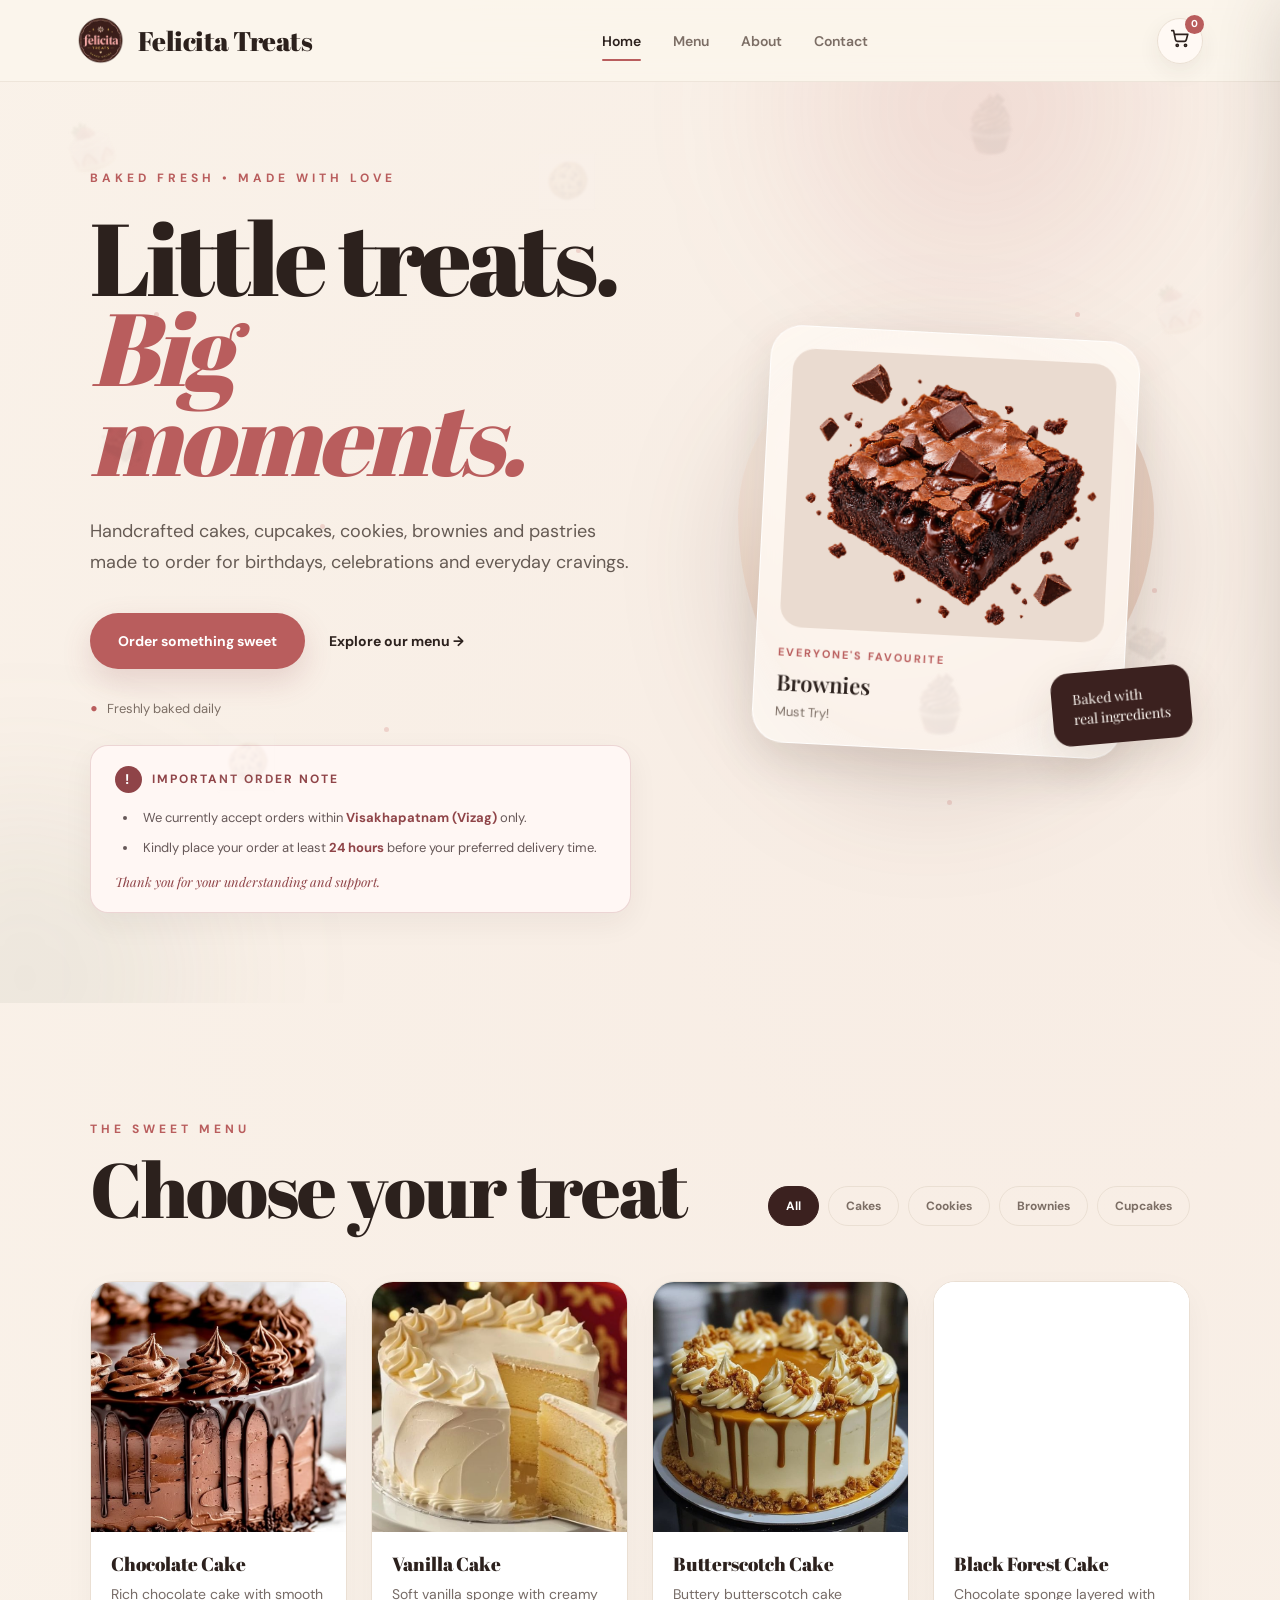
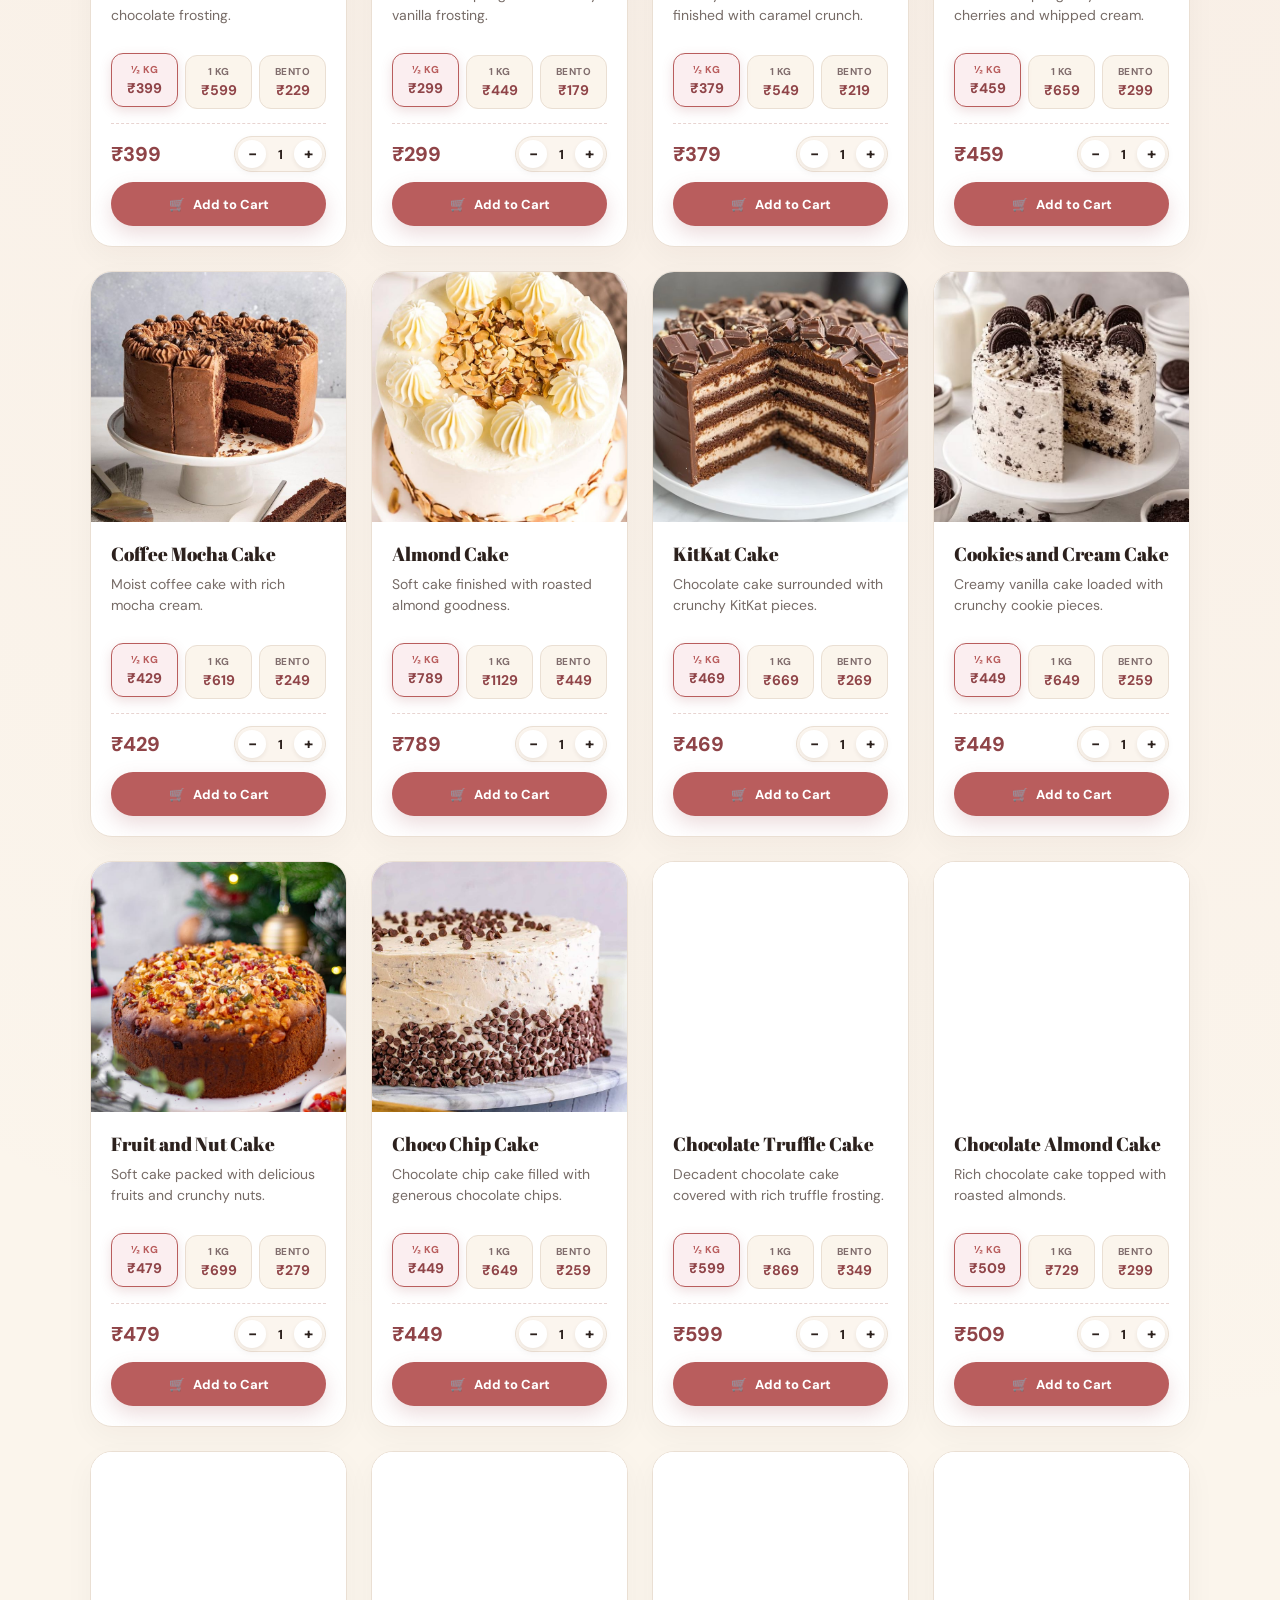
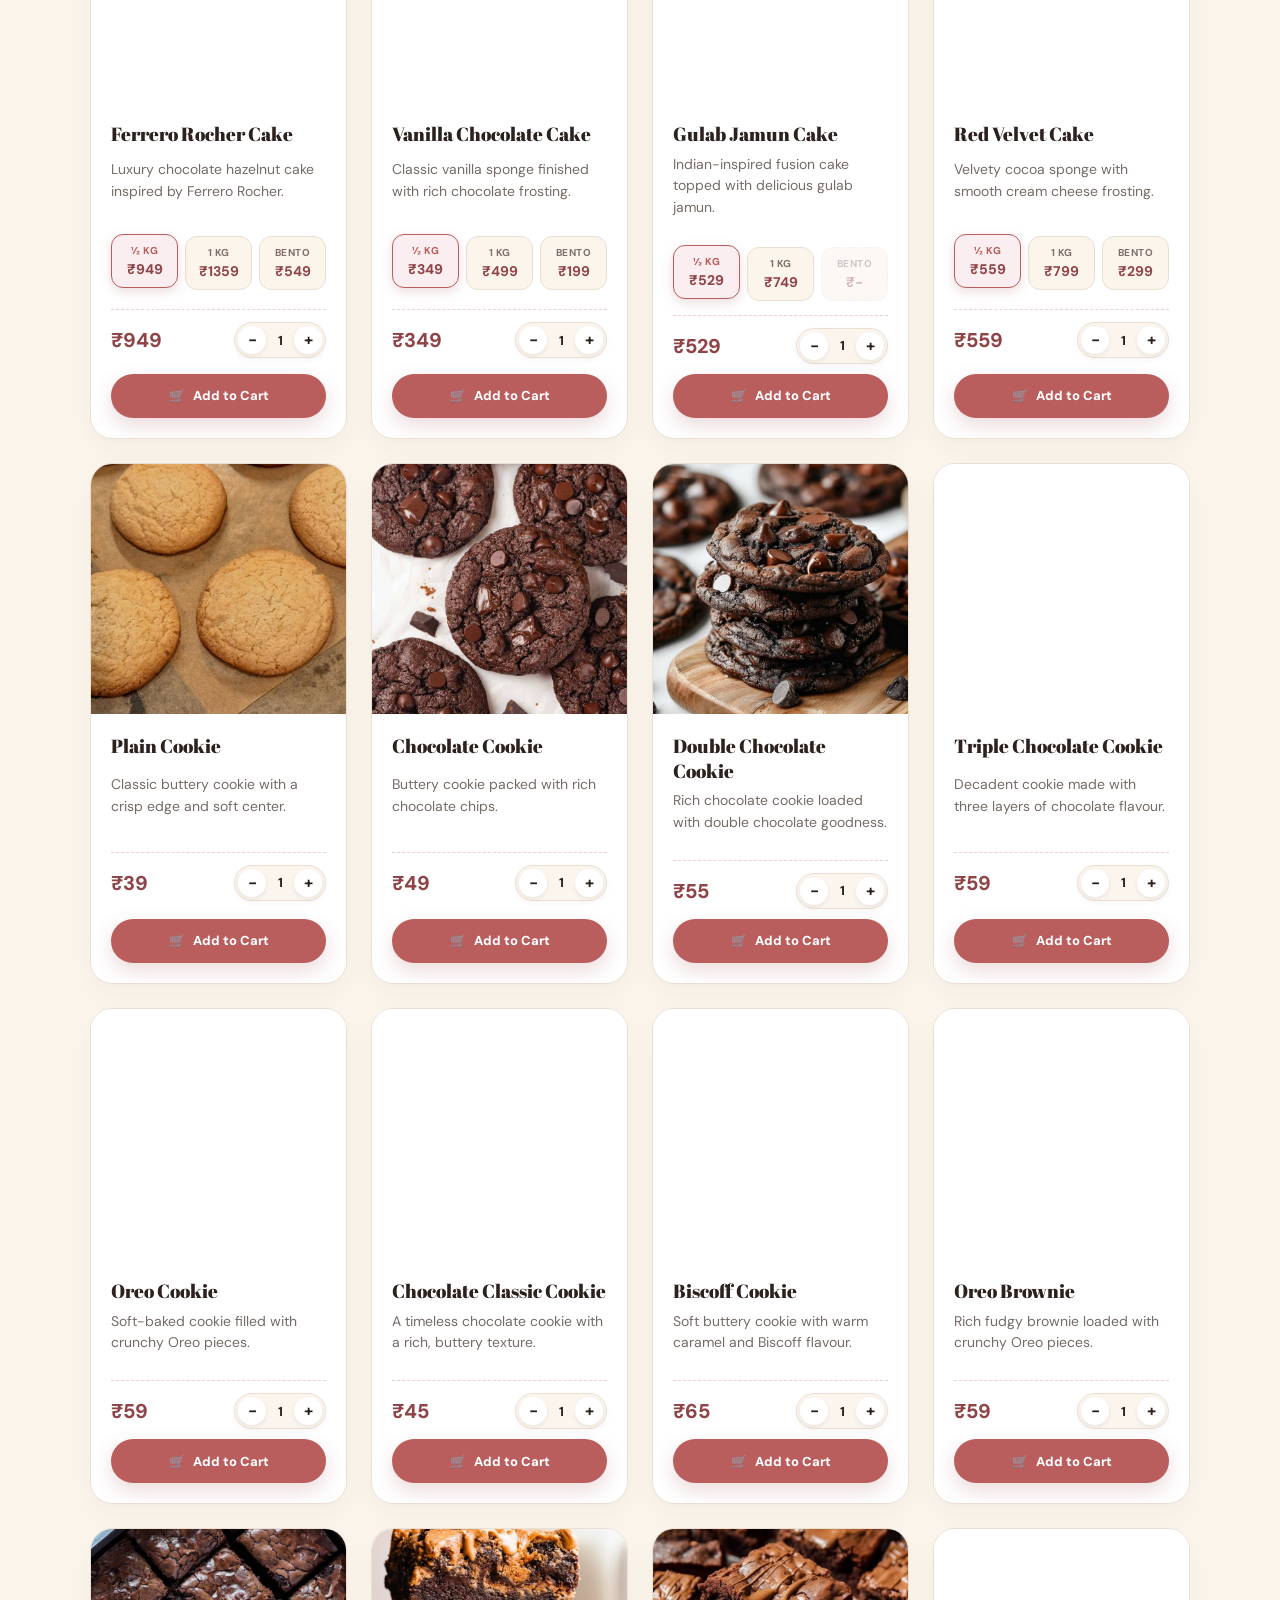
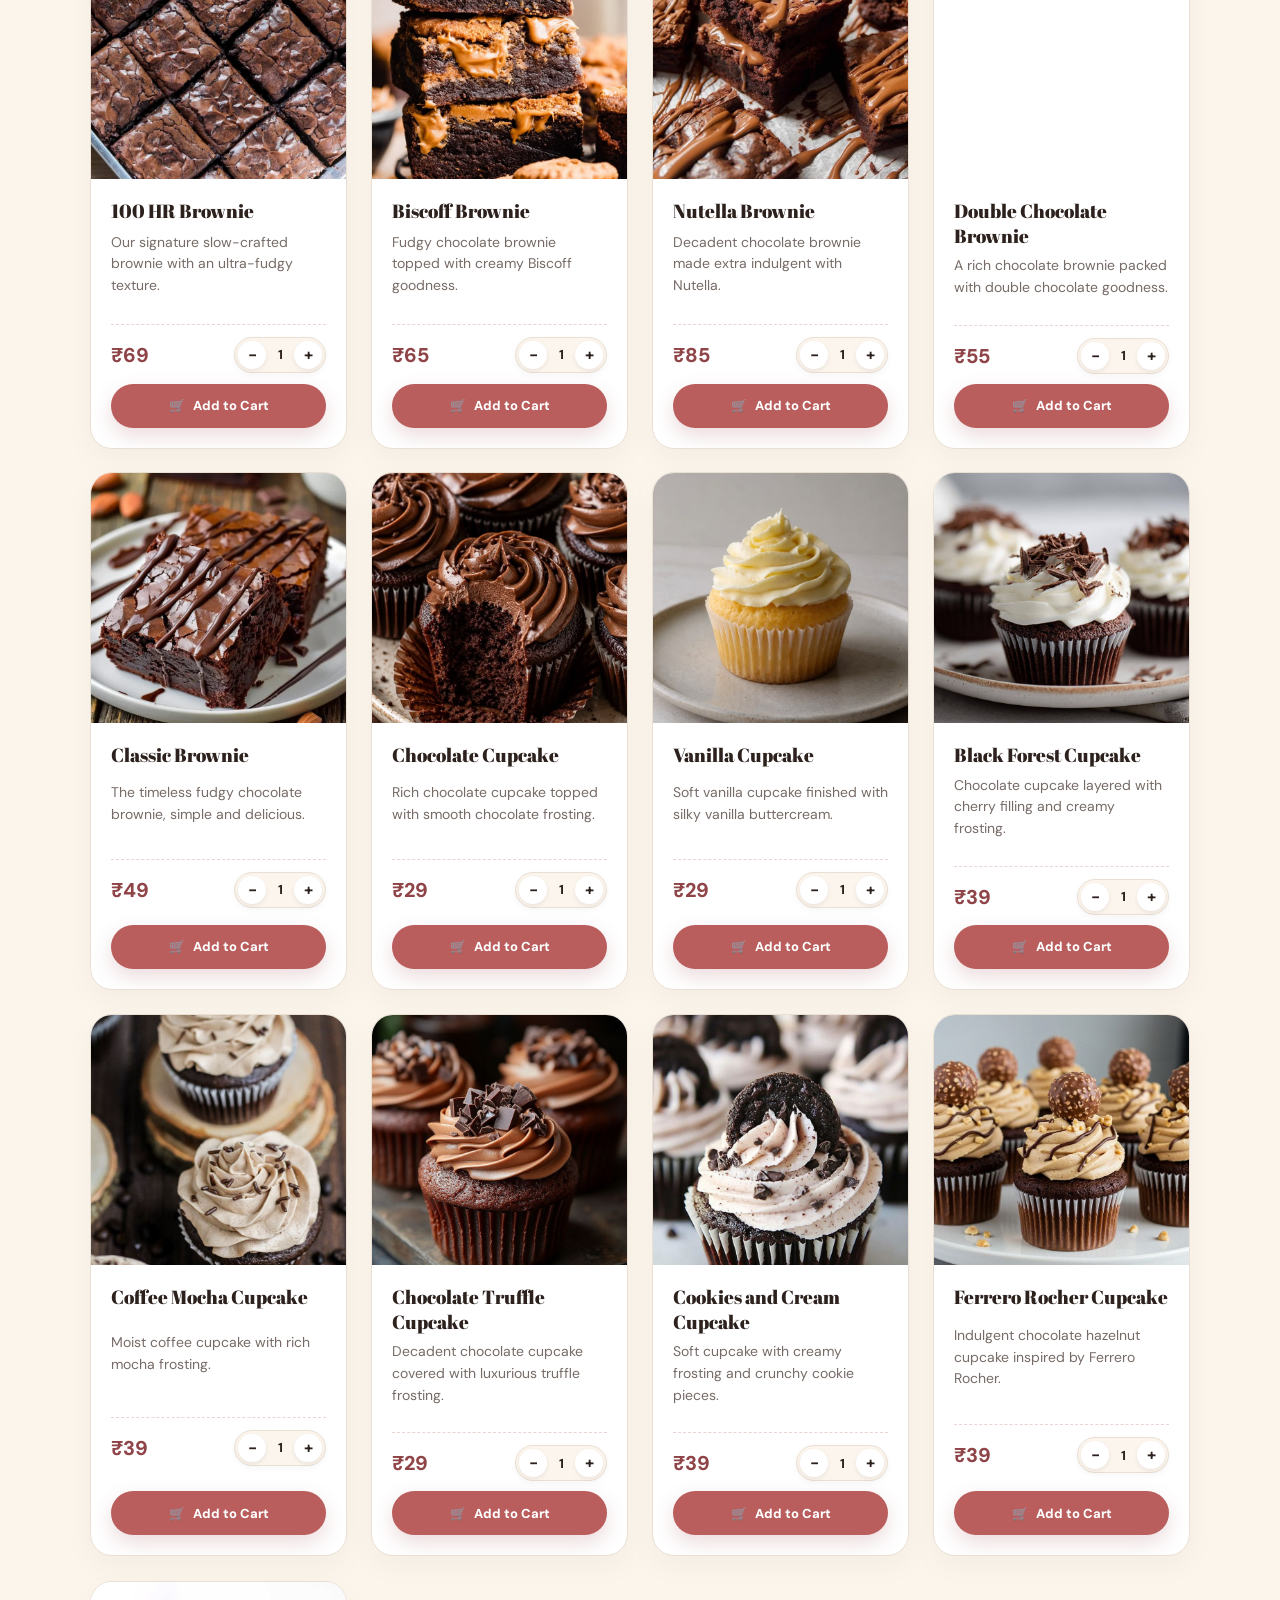
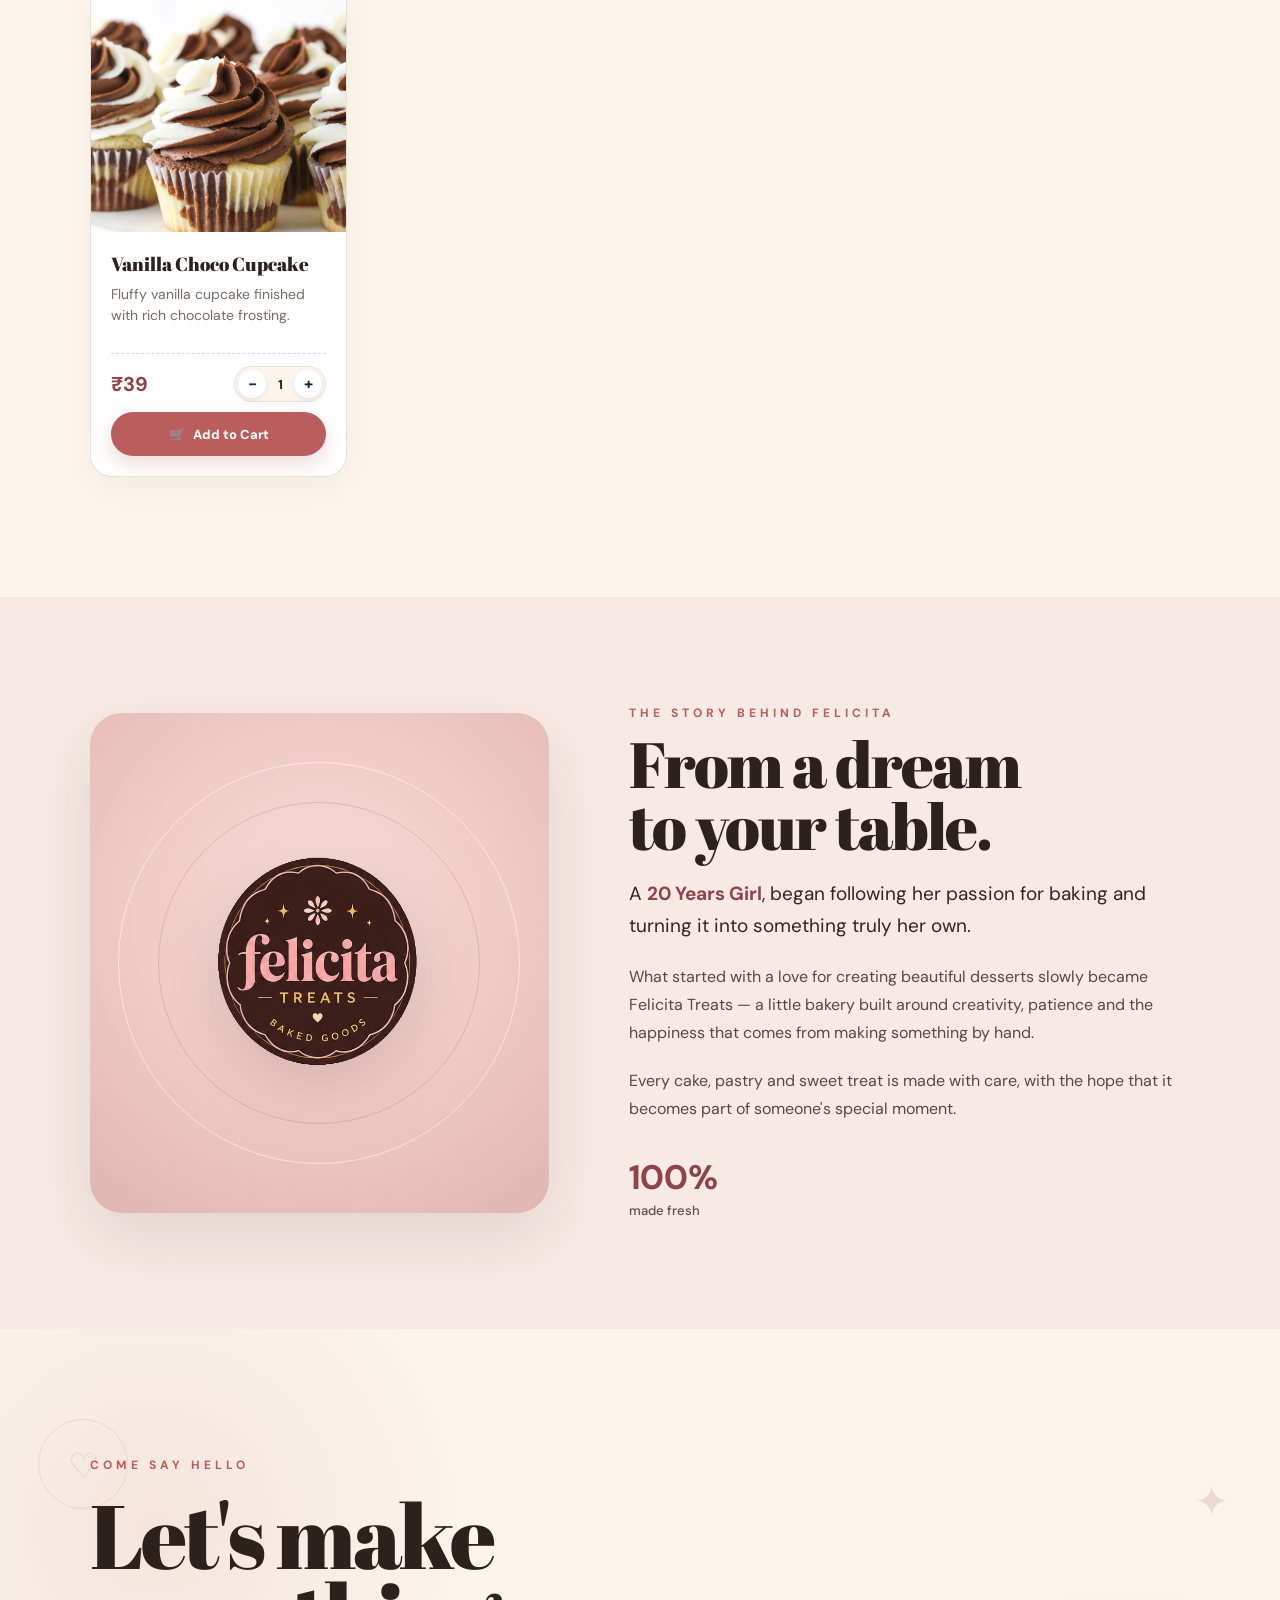
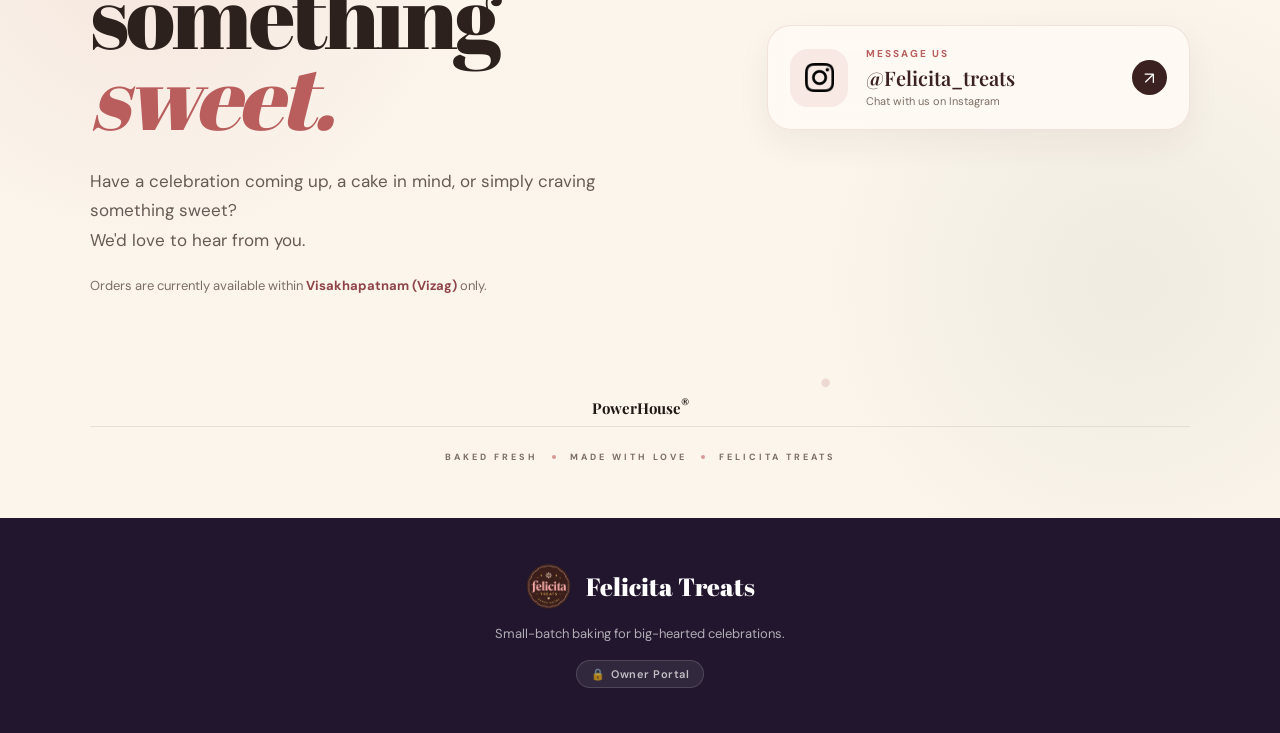
==== commit 12b2a746: "feat: implement 2-step stepper checkout, mandatory 12-digit UPI UTR verification, 3DS card OTP simul" ====
--- a/index.html
+++ b/index.html
@@ -2479,168 +2479,351 @@
         <p class="cart-eyebrow">SECURE CHECKOUT</p>
         <h2>Complete Order</h2>
 
+        <!-- Checkout 2-Step Stepper Header -->
+        <div class="checkout-stepper" id="checkoutStepper" role="tablist" aria-label="Checkout Progress">
+            <div class="step-indicator is-active" id="stepIndicator1">
+                <span class="step-num-badge">1</span>
+                <div class="step-text-wrap">
+                    <span class="step-title">Delivery Details</span>
+                    <small class="step-sub">Address & Slot</small>
+                </div>
+            </div>
+            <div class="step-connector-line" id="stepConnectorLine" aria-hidden="true"></div>
+            <div class="step-indicator" id="stepIndicator2">
+                <span class="step-num-badge">2</span>
+                <div class="step-text-wrap">
+                    <span class="step-title">Payment & Proof</span>
+                    <small class="step-sub">UPI UTR / 3DS Card</small>
+                </div>
+            </div>
+        </div>
+
         <div class="checkout-scroll-area">
-            <!-- Order Items Summary -->
-            <div class="checkout-section-header">
-                <span>Items in your cart</span>
-            </div>
-            <div class="checkout-order" id="checkoutOrder"></div>
-
-            <!-- Customer & Delivery Form -->
-            <div class="checkout-section-header">
-                <span>Delivery Details (Visakhapatnam)</span>
-            </div>
-            <div class="customer-form" novalidate>
-                <div class="form-grid-2">
-                    <label>
-                        <span>Full Name *</span>
-                        <input id="customerName" type="text" autocomplete="name" placeholder="Enter your full name" required aria-required="true" aria-describedby="nameError">
-                        <span class="field-error" id="nameError" role="alert" aria-live="polite"></span>
-                    </label>
-                    <label>
-                        <span>Phone Number *</span>
-                        <input id="customerPhone" type="tel" inputmode="numeric" autocomplete="tel" placeholder="10-digit mobile number" required aria-required="true" aria-describedby="phoneError">
-                        <span class="field-error" id="phoneError" role="alert" aria-live="polite"></span>
-                    </label>
-                </div>
-                <label>
-                    <span>Delivery Address / Landmark (Vizag) *</span>
-                    <input id="customerAddress" type="text" autocomplete="street-address" placeholder="Flat / House no, Street, Landmark, Area in Vizag" required aria-required="true" aria-describedby="addressError">
-                    <span class="field-error" id="addressError" role="alert" aria-live="polite"></span>
-                </label>
-                <label>
-                    <span>Baker Notes & Cake Message (Optional)</span>
-                    <input id="customerNotes" type="text" placeholder="e.g. Write 'Happy Birthday' on cake, eggless request">
-                </label>
-            </div>
-
-            <!-- Direct Online Payment Methods -->
-            <div class="checkout-section-header">
-                <span>Select Online Payment Method</span>
-            </div>
-            <div class="payment-methods" id="paymentMethods" role="radiogroup" aria-label="Payment Method">
-                <!-- UPI Option -->
-                <label class="payment-card is-selected" data-method="upi">
-                    <input type="radio" name="paymentOption" value="upi" checked>
-                    <div class="payment-card-body">
-                        <div class="payment-card-top">
-                            <span class="pay-method-pill">⚡ Instant</span>
-                            <strong>UPI / QR Code</strong>
-                        </div>
-                        <p>Google Pay, PhonePe, Paytm, BHIM, CRED</p>
-                    </div>
-                    <div class="payment-radio-mark" aria-hidden="true">✓</div>
-                </label>
-
-                <!-- Card Option -->
-                <label class="payment-card" data-method="card">
-                    <input type="radio" name="paymentOption" value="card">
-                    <div class="payment-card-body">
-                        <div class="payment-card-top">
-                            <span class="pay-method-pill">Cards</span>
-                            <strong>Debit / Credit Card</strong>
-                        </div>
-                        <p>Visa, MasterCard, RuPay cards accepted</p>
-                    </div>
-                    <div class="payment-radio-mark" aria-hidden="true">✓</div>
-                </label>
-            </div>
-
-            <!-- Dynamic Payment Views -->
-            <div class="payment-details-box" id="paymentDetailsBox">
-                <!-- UPI View -->
-                <div class="payment-view" id="upiPaymentView">
-                    <div class="upi-pay-card">
-                        <div class="upi-qr-card">
-                            <div class="upi-qr-frame">
-                                <img
-                                    id="upiQrCodeImg"
-                                    src="https://api.qrserver.com/v1/create-qr-code/?size=220x220&amp;data=upi%3A%2F%2Fpay%3Fpa%3D9059499756%40axl%26pn%3DFelicita%2520Treats%26cu%3DINR"
-                                    width="120"
-                                    height="120"
-                                    alt="Scan to pay 9059499756@axl via UPI"
-                                    style="display: block; border-radius: 8px; object-fit: contain;"
-                                >
-                            </div>
-                            <span class="upi-qr-instruction">Scan with any UPI app to pay</span>
-                        </div>
-
-                        <div class="upi-meta">
-                            <div class="upi-id-pill">
-                                <div>
-                                    <small>Official UPI ID</small>
-                                    <strong id="upiVpaValue">9059499756@axl</strong>
-                                </div>
-                                <button type="button" class="copy-pill-btn" id="copyUpiBtn">Copy ID</button>
-                            </div>
-
-                            <a href="#" class="upi-direct-app-btn" id="upiIntentBtn" target="_blank">
-                                📱 Open in UPI App (GPay / PhonePe)
-                            </a>
-
-                            <label class="utr-input-group">
-                                <span>UPI Reference / UTR Number (Optional)</span>
-                                <input id="customerUtr" type="text" placeholder="e.g. 320148921844" maxlength="20">
-                            </label>
-                        </div>
-                    </div>
-                </div>
-
-                <!-- Card View -->
-                <div class="payment-view is-hidden" id="cardPaymentView">
-                    <div class="card-inputs-grid">
-                        <label class="full-span">
-                            <span>Card Number</span>
-                            <input id="cardNumber" type="text" inputmode="numeric" placeholder="4111 2222 3333 4444" maxlength="19" aria-describedby="cardError">
+            <!-- ==============================================
+                 STEP 1: DELIVERY & SCHEDULING
+                 ============================================== -->
+            <div class="checkout-step-pane" id="checkoutStep1">
+                <!-- Order Items Summary -->
+                <div class="checkout-section-header">
+                    <span>Items in your cart</span>
+                </div>
+                <div class="checkout-order" id="checkoutOrder"></div>
+
+                <!-- Customer & Delivery Form -->
+                <div class="checkout-section-header">
+                    <span>Delivery Details (Visakhapatnam Only)</span>
+                </div>
+                <div class="customer-form" novalidate>
+                    <div class="form-grid-2">
+                        <label>
+                            <span>Full Name *</span>
+                            <input id="customerName" type="text" autocomplete="name" placeholder="Enter your full name" required aria-required="true" aria-describedby="nameError">
+                            <span class="field-error" id="nameError" role="alert" aria-live="polite"></span>
                         </label>
                         <label>
-                            <span>Expiry (MM/YY)</span>
-                            <input id="cardExpiry" type="text" inputmode="numeric" placeholder="MM/YY" maxlength="5">
+                            <span>Phone Number *</span>
+                            <input id="customerPhone" type="tel" inputmode="numeric" autocomplete="tel" placeholder="10-digit mobile number" maxlength="10" required aria-required="true" aria-describedby="phoneError">
+                            <span class="field-error" id="phoneError" role="alert" aria-live="polite"></span>
+                        </label>
+                    </div>
+
+                    <label>
+                        <span>Delivery Address & Landmark (Vizag) *</span>
+                        <input id="customerAddress" type="text" autocomplete="street-address" placeholder="Flat / House no, Street, Landmark, Area in Vizag" required aria-required="true" aria-describedby="addressError">
+                        <span class="field-error" id="addressError" role="alert" aria-live="polite"></span>
+                    </label>
+
+                    <div class="form-grid-2">
+                        <label>
+                            <span>Preferred Delivery Date *</span>
+                            <input id="deliveryDate" type="date" required aria-required="true" aria-describedby="dateError">
+                            <span class="field-error" id="dateError" role="alert" aria-live="polite"></span>
                         </label>
                         <label>
-                            <span>CVV</span>
-                            <input id="cardCvv" type="password" inputmode="numeric" placeholder="•••" maxlength="4">
+                            <span>Preferred Delivery Slot *</span>
+                            <select id="deliveryTime" class="checkout-select" required aria-required="true">
+                                <option value="Evening (05:00 PM – 08:30 PM)">Evening (05:00 PM – 08:30 PM)</option>
+                                <option value="Afternoon (01:00 PM – 05:00 PM)">Afternoon (01:00 PM – 05:00 PM)</option>
+                                <option value="Morning (10:00 AM – 01:00 PM)">Morning (10:00 AM – 01:00 PM)</option>
+                                <option value="Express Fresh (Within 60 Mins)">Express Fresh (Within 60 Mins)</option>
+                            </select>
                         </label>
-                        <label class="full-span">
-                            <span>Name on Card</span>
-                            <input id="cardHolder" type="text" placeholder="Cardholder's Name">
-                        </label>
-                        <div class="full-span">
-                            <span class="field-error" id="cardError" role="alert" aria-live="polite"></span>
-                        </div>
-                    </div>
+                    </div>
+
+                    <label>
+                        <span>Baker Notes & Cake Message (Optional)</span>
+                        <input id="customerNotes" type="text" placeholder="e.g. Write 'Happy Birthday Rhea' on cake, extra chocolate sprinkles">
+                    </label>
+                </div>
+
+                <!-- Price Preview Strip -->
+                <div class="checkout-breakdown step1-preview-breakdown">
+                    <div class="checkout-total">
+                        <span>Total Payable</span>
+                        <strong id="step1CheckoutTotal">₹0</strong>
+                    </div>
+                    <small class="step1-delivery-badge">✓ Free Artisanal Box & Free Vizag Delivery Included</small>
+                </div>
+
+                <div class="step-footer-actions">
+                    <button type="button" class="cart-checkout-btn direct-pay-btn" id="proceedToPaymentBtn">
+                        <span>Proceed to Payment</span>
+                        <span class="btn-arrow" aria-hidden="true">➔</span>
+                    </button>
+                    <p class="checkout-secure-note">🔒 Step 1 of 2 • No charge yet until payment proof is verified</p>
                 </div>
             </div>
 
-            <!-- Price Breakdown -->
-            <div class="checkout-breakdown">
-                <div class="breakdown-line">
-                    <span>Cart Subtotal</span>
-                    <strong id="checkoutSubtotal">₹0</strong>
-                </div>
-                <div class="breakdown-line">
-                    <span>Fresh Baking & Eco Box</span>
-                    <span class="badge-free">FREE</span>
-                </div>
-                <div class="breakdown-line">
-                    <span>Vizag Delivery</span>
-                    <span class="badge-free">FREE</span>
-                </div>
-                <div class="checkout-total">
-                    <span>Total Amount</span>
-                    <strong id="checkoutTotal">₹0</strong>
-                </div>
+            <!-- ==============================================
+                 STEP 2: PAYMENT & VERIFICATION
+                 ============================================== -->
+            <div class="checkout-step-pane is-hidden" id="checkoutStep2">
+                <!-- Delivery Summary Review Card -->
+                <div class="delivery-review-card">
+                    <div class="review-card-head">
+                        <span class="review-label">📍 DELIVERING TO</span>
+                        <button type="button" class="btn-edit-details" id="editDetailsBtn">✏️ Edit Details</button>
+                    </div>
+                    <div class="review-card-body">
+                        <strong id="summaryCustomerName">—</strong>
+                        <p id="summaryCustomerPhone">—</p>
+                        <p id="summaryCustomerAddress">—</p>
+                        <p class="summary-slot-pill" id="summaryCustomerSlot">📅 —</p>
+                    </div>
+                </div>
+
+                <!-- Select Payment Method -->
+                <div class="checkout-section-header">
+                    <span>Select Payment Method</span>
+                </div>
+                <div class="payment-methods" id="paymentMethods" role="radiogroup" aria-label="Payment Method">
+                    <!-- UPI Option -->
+                    <label class="payment-card is-selected" data-method="upi">
+                        <input type="radio" name="paymentOption" value="upi" checked>
+                        <div class="payment-card-body">
+                            <div class="payment-card-top">
+                                <span class="pay-method-pill">⚡ 0% Fee</span>
+                                <strong>UPI / QR Code</strong>
+                            </div>
+                            <p>GPay, PhonePe, Paytm, BHIM, CRED (UTR Verification Required)</p>
+                        </div>
+                        <div class="payment-radio-mark" aria-hidden="true">✓</div>
+                    </label>
+
+                    <!-- Card Option -->
+                    <label class="payment-card" data-method="card">
+                        <input type="radio" name="paymentOption" value="card">
+                        <div class="payment-card-body">
+                            <div class="payment-card-top">
+                                <span class="pay-method-pill">3DS Verified</span>
+                                <strong>Debit / Credit Card</strong>
+                            </div>
+                            <p>Visa, MasterCard, RuPay (Bank OTP Verification)</p>
+                        </div>
+                        <div class="payment-radio-mark" aria-hidden="true">✓</div>
+                    </label>
+                </div>
+
+                <!-- Dynamic Payment Views -->
+                <div class="payment-details-box" id="paymentDetailsBox">
+                    <!-- UPI View -->
+                    <div class="payment-view" id="upiPaymentView">
+                        <div class="upi-pay-card">
+                            <div class="upi-qr-card">
+                                <div class="upi-qr-frame">
+                                    <img
+                                        id="upiQrCodeImg"
+                                        src="https://api.qrserver.com/v1/create-qr-code/?size=220x220&amp;data=upi%3A%2F%2Fpay%3Fpa%3D9059499756%40axl%26pn%3DFelicita%2520Treats%26cu%3DINR"
+                                        width="120"
+                                        height="120"
+                                        alt="Scan to pay 9059499756@axl via UPI"
+                                        style="display: block; border-radius: 8px; object-fit: contain;"
+                                    >
+                                </div>
+                                <span class="upi-qr-instruction">Scan with any UPI app to pay</span>
+                            </div>
+
+                            <div class="upi-meta">
+                                <div class="upi-id-pill">
+                                    <div>
+                                        <small>Official Bakery UPI ID</small>
+                                        <strong id="upiVpaValue">9059499756@axl</strong>
+                                    </div>
+                                    <button type="button" class="copy-pill-btn" id="copyUpiBtn">Copy ID</button>
+                                </div>
+
+                                <a href="#" class="upi-direct-app-btn" id="upiIntentBtn" target="_blank">
+                                    📱 Open in UPI App (GPay / PhonePe)
+                                </a>
+                            </div>
+                        </div>
+
+                        <!-- MANDATORY UPI UTR INPUT -->
+                        <div class="utr-required-block">
+                            <div class="utr-title-row">
+                                <label for="customerUtr" class="utr-title-label">
+                                    <span>UPI Reference / UTR Number *</span>
+                                    <span class="required-flag">REQUIRED</span>
+                                </label>
+                                <span class="utr-counter-badge" id="utrCountPill">0 / 12 digits</span>
+                            </div>
+                            <div class="utr-input-wrapper">
+                                <input
+                                    id="customerUtr"
+                                    type="text"
+                                    inputmode="numeric"
+                                    placeholder="Enter 12-digit UTR from GPay / PhonePe"
+                                    maxlength="12"
+                                    autocomplete="off"
+                                    required
+                                    aria-required="true"
+                                    aria-describedby="utrHelp utrError"
+                                >
+                                <span class="utr-check-icon" id="utrValidCheck" aria-hidden="true">✓</span>
+                            </div>
+                            <p class="utr-help-text" id="utrHelp">
+                                💡 <strong>How to find UTR?</strong> After paying on GPay, PhonePe or Paytm, open the payment receipt and copy the 12-digit number labeled <em>"UPI Transaction ID"</em> or <em>"UTR"</em>. Baking begins once UTR is verified by our team.
+                            </p>
+                            <span class="field-error" id="utrError" role="alert" aria-live="polite"></span>
+                        </div>
+                    </div>
+
+                    <!-- Card View -->
+                    <div class="payment-view is-hidden" id="cardPaymentView">
+                        <div class="card-inputs-grid">
+                            <label class="full-span">
+                                <span>Card Number</span>
+                                <input id="cardNumber" type="text" inputmode="numeric" placeholder="4111 2222 3333 4444" maxlength="19" aria-describedby="cardError">
+                            </label>
+                            <label>
+                                <span>Expiry (MM/YY)</span>
+                                <input id="cardExpiry" type="text" inputmode="numeric" placeholder="MM/YY" maxlength="5">
+                            </label>
+                            <label>
+                                <span>CVV</span>
+                                <input id="cardCvv" type="password" inputmode="numeric" placeholder="•••" maxlength="4">
+                            </label>
+                            <label class="full-span">
+                                <span>Name on Card</span>
+                                <input id="cardHolder" type="text" placeholder="Cardholder's Name">
+                            </label>
+                            <div class="full-span">
+                                <span class="field-error" id="cardError" role="alert" aria-live="polite"></span>
+                            </div>
+                            <div class="full-span">
+                                <div class="card-security-note">
+                                    🛡️ <strong>Bank 3D-Secure 2.0 Protection:</strong> Entering card details will open your bank's secure OTP authentication window to verify and authorize your payment.
+                                </div>
+                            </div>
+                        </div>
+                    </div>
+                </div>
+
+                <!-- Price Breakdown -->
+                <div class="checkout-breakdown">
+                    <div class="breakdown-line">
+                        <span>Cart Subtotal</span>
+                        <strong id="checkoutSubtotal">₹0</strong>
+                    </div>
+                    <div class="breakdown-line">
+                        <span>Fresh Baking & Eco Box</span>
+                        <span class="badge-free">FREE</span>
+                    </div>
+                    <div class="breakdown-line">
+                        <span>Vizag Delivery</span>
+                        <span class="badge-free">FREE</span>
+                    </div>
+                    <div class="checkout-total">
+                        <span>Total Amount</span>
+                        <strong id="checkoutTotal">₹0</strong>
+                    </div>
+                </div>
+
+                <div class="checkout-footer-nav">
+                    <button type="button" class="btn-step-back" id="backToStep1Btn">
+                        ← Back to Details
+                    </button>
+                    <button type="button" class="cart-checkout-btn direct-pay-btn" id="placeOrderBtn">
+                        <span class="btn-spinner" id="btnSpinner" aria-hidden="true"></span>
+                        <span id="placeOrderBtnText">Verify UTR & Place Order</span>
+                    </button>
+                </div>
+                <p class="checkout-secure-note">🔒 Bank-grade 256-bit SSL encryption • Verified order placement</p>
             </div>
         </div>
-
-        <div class="checkout-footer">
-            <button type="button" class="cart-checkout-btn direct-pay-btn" id="placeOrderBtn">
-                <span class="btn-spinner" id="btnSpinner" aria-hidden="true"></span>
-                <span id="placeOrderBtnText">Pay Now & Place Order</span>
-            </button>
-            <p class="checkout-secure-note">🔒 256-Bit SSL Encrypted • 100% Secure Instant Payment</p>
+    </section>
+
+    <!-- =====================================================
+         BANK 3D-SECURE OTP MODAL (SIMULATED CARD VERIFICATION)
+         ===================================================== -->
+    <div class="bank-otp-backdrop" id="bankOtpBackdrop" aria-hidden="true">
+        <div class="bank-otp-dialog" id="bankOtpDialog" role="dialog" aria-modal="true" aria-labelledby="bankDialogTitle">
+            <div class="bank-dialog-header">
+                <div class="bank-brand-block">
+                    <span class="bank-security-icon">🛡️</span>
+                    <div>
+                        <h3 id="bankDialogTitle">Verified by Visa / RuPay Secure</h3>
+                        <p class="bank-subtitle">Issuing Bank 3D-Secure 2.0 Authentication</p>
+                    </div>
+                </div>
+                <button type="button" class="bank-close-x" id="bankCloseBtn" aria-label="Cancel Authentication">×</button>
+            </div>
+
+            <div class="bank-dialog-body">
+                <div class="bank-order-summary">
+                    <div class="bank-summary-row">
+                        <span>Merchant:</span>
+                        <strong>Felicita Treats Visakhapatnam</strong>
+                    </div>
+                    <div class="bank-summary-row">
+                        <span>Transaction Amount:</span>
+                        <strong class="bank-amount" id="bankAuthAmount">₹0</strong>
+                    </div>
+                    <div class="bank-summary-row">
+                        <span>Card:</span>
+                        <strong id="bankAuthCardNumber">•••• •••• •••• 4242</strong>
+                    </div>
+                </div>
+
+                <div class="bank-auth-prompt">
+                    <p>A 6-digit One-Time Passcode (OTP) has been sent to your bank-registered mobile number ending in <strong>•••• 8421</strong>.</p>
+                </div>
+
+                <div class="bank-otp-input-area">
+                    <label for="bankOtpInput">Enter 6-Digit Bank OTP:</label>
+                    <div class="bank-otp-input-wrap">
+                        <input
+                            id="bankOtpInput"
+                            type="text"
+                            inputmode="numeric"
+                            maxlength="6"
+                            placeholder="• • • • • •"
+                            autocomplete="one-time-code"
+                        >
+                    </div>
+                    <span class="field-error" id="bankOtpError" role="alert" aria-live="polite"></span>
+                    <p class="bank-demo-badge">
+                        💡 <em>Demo Authentication:</em> Enter <strong>123456</strong> (or any 6 digits) to authorize.
+                    </p>
+                </div>
+
+                <div class="bank-timer-wrap">
+                    <span>Resend OTP in: <strong id="bankTimerCount">00:45</strong></span>
+                    <button type="button" class="bank-resend-link" id="bankResendBtn" disabled>Resend OTP</button>
+                </div>
+            </div>
+
+            <div class="bank-dialog-footer">
+                <button type="button" class="bank-auth-submit-btn" id="bankOtpSubmitBtn">
+                    <span class="btn-spinner" id="bankAuthSpinner" aria-hidden="true"></span>
+                    <span id="bankSubmitBtnLabel">Authorize & Pay</span>
+                </button>
+                <button type="button" class="bank-auth-cancel-btn" id="bankOtpCancelBtn">
+                    Cancel Transaction
+                </button>
+            </div>
         </div>
-    </section>
+    </div>
 
 
     <!-- =====================================================
@@ -2690,8 +2873,8 @@
                     <strong id="successDeliveryAddress">—</strong>
                 </div>
                 <div class="meta-item">
-                    <span>Estimated Baking & Delivery</span>
-                    <strong>45–60 Minutes</strong>
+                    <span>Preferred Delivery Schedule</span>
+                    <strong id="successDeliverySchedule">—</strong>
                 </div>
                 <div class="meta-item">
                     <span>Order Date</span>
--- a/styles.css
+++ b/styles.css
@@ -4237,6 +4237,605 @@
 }
 
 /* =========================================================
+   CHECKOUT 2-STEP STEPPER & VERIFICATION UI
+   ========================================================= */
+
+.checkout-stepper {
+    display: flex;
+    align-items: center;
+    justify-content: space-between;
+    gap: 8px;
+    margin: 12px 0 16px;
+    padding: 8px 12px;
+    background: #fcf8f5;
+    border-radius: 14px;
+    border: 1px solid var(--line);
+}
+
+.step-indicator {
+    display: flex;
+    align-items: center;
+    gap: 8px;
+    opacity: 0.5;
+    transition: all 0.25s ease;
+}
+
+.step-indicator.is-active {
+    opacity: 1;
+}
+
+.step-indicator.is-completed {
+    opacity: 0.9;
+}
+
+.step-num-badge {
+    width: 26px;
+    height: 26px;
+    border-radius: 50%;
+    background: #e8ded9;
+    color: var(--ink);
+    font-size: 12px;
+    font-weight: 800;
+    display: grid;
+    place-items: center;
+    transition: all 0.25s ease;
+}
+
+.step-indicator.is-active .step-num-badge {
+    background: var(--rose);
+    color: #ffffff;
+    box-shadow: 0 4px 10px rgba(168, 92, 97, 0.3);
+}
+
+.step-indicator.is-completed .step-num-badge {
+    background: #2e7d32;
+    color: #ffffff;
+}
+
+.step-text-wrap {
+    display: flex;
+    flex-direction: column;
+}
+
+.step-title {
+    font-size: 12px;
+    font-weight: 800;
+    color: var(--ink);
+    line-height: 1.2;
+}
+
+.step-sub {
+    font-size: 10px;
+    color: var(--muted);
+}
+
+.step-connector-line {
+    flex: 1;
+    height: 2px;
+    background: var(--line);
+    margin: 0 4px;
+    position: relative;
+    border-radius: 999px;
+    overflow: hidden;
+}
+
+.step-connector-line.is-active {
+    background: linear-gradient(90deg, var(--rose), #2e7d32);
+}
+
+.checkout-step-pane.is-hidden {
+    display: none !important;
+}
+
+.checkout-select {
+    height: 44px;
+    padding: 0 12px;
+    border: 1.5px solid var(--line);
+    border-radius: 12px;
+    background: #ffffff;
+    font-size: 13px;
+    color: var(--ink);
+    font-family: inherit;
+    outline: none;
+    cursor: pointer;
+    transition: border-color 0.2s ease;
+}
+
+.checkout-select:focus {
+    border-color: var(--rose);
+}
+
+.step1-preview-breakdown {
+    margin-top: 14px;
+    background: #fffaf5;
+}
+
+.step1-delivery-badge {
+    display: block;
+    font-size: 11px;
+    font-weight: 700;
+    color: #2e7d32;
+    margin-top: 6px;
+}
+
+.step-footer-actions {
+    margin-top: 14px;
+}
+
+.btn-arrow {
+    font-size: 14px;
+    transition: transform 0.2s ease;
+}
+
+.direct-pay-btn:hover .btn-arrow {
+    transform: translateX(4px);
+}
+
+/* Delivery Review Card in Step 2 */
+.delivery-review-card {
+    background: #fffaf5;
+    border: 1.5px dashed #e2cfc8;
+    border-radius: 16px;
+    padding: 12px 14px;
+    margin-bottom: 14px;
+}
+
+.review-card-head {
+    display: flex;
+    align-items: center;
+    justify-content: space-between;
+    margin-bottom: 6px;
+}
+
+.review-label {
+    font-size: 10px;
+    font-weight: 800;
+    color: var(--rose-dark);
+    letter-spacing: 0.6px;
+}
+
+.btn-edit-details {
+    padding: 4px 10px;
+    border: none;
+    background: #ffffff;
+    border: 1px solid var(--line);
+    border-radius: 999px;
+    font-size: 11px;
+    font-weight: 700;
+    color: var(--ink);
+    cursor: pointer;
+    transition: all 0.2s ease;
+}
+
+.btn-edit-details:hover {
+    background: var(--pink-soft);
+    border-color: var(--rose);
+    color: var(--rose-dark);
+}
+
+.review-card-body strong {
+    display: block;
+    font-size: 14px;
+    color: var(--ink);
+    margin-bottom: 2px;
+}
+
+.review-card-body p {
+    margin: 2px 0;
+    font-size: 12px;
+    color: var(--muted);
+}
+
+.summary-slot-pill {
+    display: inline-block;
+    margin-top: 4px !important;
+    padding: 3px 8px;
+    background: #fdf2e9;
+    border-radius: 6px;
+    font-weight: 700;
+    font-size: 11px !important;
+    color: #b45309 !important;
+}
+
+/* Mandatory UTR Input UI */
+.utr-required-block {
+    margin-top: 14px;
+    padding-top: 14px;
+    border-top: 1px dashed var(--line);
+}
+
+.utr-title-row {
+    display: flex;
+    align-items: center;
+    justify-content: space-between;
+    margin-bottom: 6px;
+}
+
+.utr-title-label {
+    display: flex;
+    align-items: center;
+    gap: 6px;
+    font-size: 11px;
+    font-weight: 800;
+    color: var(--ink);
+}
+
+.required-flag {
+    font-size: 9px;
+    font-weight: 800;
+    background: #fee2e2;
+    color: #dc2626;
+    padding: 2px 6px;
+    border-radius: 4px;
+    letter-spacing: 0.5px;
+}
+
+.utr-counter-badge {
+    font-size: 10px;
+    font-weight: 800;
+    color: var(--muted);
+    background: #f3ece7;
+    padding: 2px 8px;
+    border-radius: 999px;
+    transition: all 0.2s ease;
+}
+
+.utr-counter-badge.is-valid {
+    background: #dcfce7;
+    color: #15803d;
+}
+
+.utr-input-wrapper {
+    position: relative;
+    display: flex;
+    align-items: center;
+}
+
+.utr-input-wrapper input {
+    width: 100%;
+    height: 46px;
+    padding: 0 40px 0 14px;
+    border: 1.5px solid var(--line);
+    border-radius: 12px;
+    background: #ffffff;
+    font-size: 14px;
+    font-weight: 700;
+    letter-spacing: 1.5px;
+    color: var(--ink);
+    outline: none;
+    transition: all 0.2s ease;
+}
+
+.utr-input-wrapper input:focus {
+    border-color: var(--rose);
+    box-shadow: 0 0 0 3px rgba(168, 92, 97, 0.15);
+}
+
+.utr-input-wrapper input.is-valid {
+    border-color: #22c55e;
+    background: #f0fdf4;
+}
+
+.utr-check-icon {
+    position: absolute;
+    right: 14px;
+    font-size: 16px;
+    font-weight: 800;
+    color: #22c55e;
+    opacity: 0;
+    transform: scale(0.6);
+    transition: all 0.2s ease;
+}
+
+.utr-check-icon.is-visible {
+    opacity: 1;
+    transform: scale(1);
+}
+
+.utr-help-text {
+    margin: 6px 0 0;
+    font-size: 11px;
+    line-height: 1.4;
+    color: var(--muted);
+}
+
+.card-security-note {
+    background: #eff6ff;
+    border: 1px solid #bfdbfe;
+    border-radius: 10px;
+    padding: 10px 12px;
+    font-size: 11px;
+    line-height: 1.4;
+    color: #1e40af;
+}
+
+.checkout-footer-nav {
+    display: flex;
+    gap: 10px;
+    margin-top: 16px;
+    padding-top: 14px;
+    border-top: 1px solid var(--line);
+}
+
+.btn-step-back {
+    flex: 0 0 auto;
+    padding: 0 18px;
+    min-height: 52px;
+    border: 1.5px solid var(--line);
+    border-radius: 999px;
+    background: #ffffff;
+    color: var(--ink);
+    font-size: 13px;
+    font-weight: 700;
+    cursor: pointer;
+    transition: all 0.2s ease;
+}
+
+.btn-step-back:hover {
+    border-color: var(--rose);
+    background: #faf4ed;
+}
+
+.checkout-footer-nav .direct-pay-btn {
+    flex: 1;
+}
+
+/* =========================================================
+   BANK 3D-SECURE OTP MODAL STYLES
+   ========================================================= */
+
+.bank-otp-backdrop {
+    position: fixed;
+    inset: 0;
+    background: rgba(15, 23, 42, 0.7);
+    backdrop-filter: blur(5px);
+    z-index: 9999;
+    display: grid;
+    place-items: center;
+    padding: 16px;
+    opacity: 0;
+    pointer-events: none;
+    transition: opacity 0.25s ease;
+}
+
+.bank-otp-backdrop.open {
+    opacity: 1;
+    pointer-events: auto;
+}
+
+.bank-otp-dialog {
+    width: 100%;
+    max-width: 440px;
+    background: #ffffff;
+    border-radius: 20px;
+    box-shadow: 0 20px 60px rgba(0, 0, 0, 0.35);
+    overflow: hidden;
+    transform: translateY(20px) scale(0.96);
+    transition: transform 0.28s cubic-bezier(0.16, 1, 0.3, 1);
+}
+
+.bank-otp-backdrop.open .bank-otp-dialog {
+    transform: translateY(0) scale(1);
+}
+
+.bank-dialog-header {
+    background: #0f172a;
+    color: #ffffff;
+    padding: 16px 20px;
+    display: flex;
+    align-items: center;
+    justify-content: space-between;
+}
+
+.bank-brand-block {
+    display: flex;
+    align-items: center;
+    gap: 12px;
+}
+
+.bank-security-icon {
+    font-size: 24px;
+}
+
+.bank-brand-block h3 {
+    margin: 0;
+    font-size: 14px;
+    font-weight: 800;
+    color: #ffffff;
+    letter-spacing: 0.5px;
+}
+
+.bank-subtitle {
+    margin: 2px 0 0;
+    font-size: 10px;
+    color: #94a3b8;
+}
+
+.bank-close-x {
+    background: transparent;
+    border: none;
+    color: #94a3b8;
+    font-size: 22px;
+    line-height: 1;
+    cursor: pointer;
+    padding: 4px;
+    transition: color 0.2s ease;
+}
+
+.bank-close-x:hover {
+    color: #ffffff;
+}
+
+.bank-dialog-body {
+    padding: 20px;
+}
+
+.bank-order-summary {
+    background: #f8fafc;
+    border: 1px solid #e2e8f0;
+    border-radius: 12px;
+    padding: 12px 14px;
+    margin-bottom: 14px;
+}
+
+.bank-summary-row {
+    display: flex;
+    justify-content: space-between;
+    align-items: center;
+    padding: 4px 0;
+    font-size: 12px;
+    color: #64748b;
+}
+
+.bank-summary-row strong {
+    color: #0f172a;
+}
+
+.bank-summary-row .bank-amount {
+    color: var(--rose-dark);
+    font-size: 14px;
+    font-weight: 800;
+}
+
+.bank-auth-prompt {
+    font-size: 12px;
+    color: #334155;
+    line-height: 1.5;
+    margin-bottom: 14px;
+}
+
+.bank-otp-input-area label {
+    display: block;
+    font-size: 11px;
+    font-weight: 800;
+    color: #0f172a;
+    text-transform: uppercase;
+    letter-spacing: 0.5px;
+    margin-bottom: 6px;
+}
+
+.bank-otp-input-wrap {
+    display: flex;
+    justify-content: center;
+}
+
+.bank-otp-input-wrap input {
+    width: 100%;
+    height: 50px;
+    text-align: center;
+    font-size: 24px;
+    font-weight: 800;
+    letter-spacing: 8px;
+    color: #0f172a;
+    border: 2px solid #cbd5e1;
+    border-radius: 12px;
+    background: #f8fafc;
+    outline: none;
+    transition: all 0.2s ease;
+}
+
+.bank-otp-input-wrap input:focus {
+    border-color: #2563eb;
+    background: #ffffff;
+    box-shadow: 0 0 0 3px rgba(37, 99, 235, 0.15);
+}
+
+.bank-demo-badge {
+    margin: 8px 0 0;
+    font-size: 11px;
+    color: #0284c7;
+    background: #e0f2fe;
+    padding: 6px 10px;
+    border-radius: 8px;
+    text-align: center;
+}
+
+.bank-timer-wrap {
+    display: flex;
+    align-items: center;
+    justify-content: space-between;
+    margin-top: 12px;
+    font-size: 11px;
+    color: #64748b;
+}
+
+.bank-resend-link {
+    background: transparent;
+    border: none;
+    color: #2563eb;
+    font-weight: 700;
+    font-size: 11px;
+    cursor: pointer;
+    padding: 0;
+    text-decoration: underline;
+}
+
+.bank-resend-link:disabled {
+    color: #94a3b8;
+    text-decoration: none;
+    cursor: not-allowed;
+}
+
+.bank-dialog-footer {
+    padding: 14px 20px 20px;
+    border-top: 1px solid #f1f5f9;
+    display: flex;
+    flex-direction: column;
+    gap: 8px;
+}
+
+.bank-auth-submit-btn {
+    width: 100%;
+    min-height: 48px;
+    background: #2563eb;
+    color: #ffffff;
+    border: none;
+    border-radius: 12px;
+    font-size: 14px;
+    font-weight: 800;
+    cursor: pointer;
+    display: flex;
+    align-items: center;
+    justify-content: center;
+    gap: 8px;
+    box-shadow: 0 6px 18px rgba(37, 99, 235, 0.25);
+    transition: all 0.2s ease;
+}
+
+.bank-auth-submit-btn:hover {
+    background: #1d4ed8;
+    transform: translateY(-1px);
+}
+
+.bank-auth-cancel-btn {
+    width: 100%;
+    background: transparent;
+    border: none;
+    color: #64748b;
+    font-size: 12px;
+    font-weight: 600;
+    cursor: pointer;
+    padding: 6px;
+    transition: color 0.2s ease;
+}
+
+.bank-auth-cancel-btn:hover {
+    color: #0f172a;
+}
+
+.receipt-status-banner.is-pending {
+    background: #fef3c7;
+    color: #b45309;
+    border: 1px solid #fde68a;
+}
+
+.receipt-status-banner.is-verified {
+    background: #d1fae5;
+    color: #047857;
+    border: 1px solid #a7f3d0;
+}
+
+/* =========================================================
    ORDER SUCCESS & RECEIPT
    ========================================================= */
 
@@ -4672,6 +5271,20 @@
     }
 
     .product-card .add-to-cart-btn { min-height: 48px; }
+
+    .checkout-footer-nav {
+        flex-direction: column-reverse;
+        gap: 8px;
+    }
+
+    .btn-step-back {
+        width: 100%;
+        min-height: 46px;
+    }
+
+    .step-text-wrap .step-sub {
+        display: none;
+    }
 }
 
 /* =========================================================
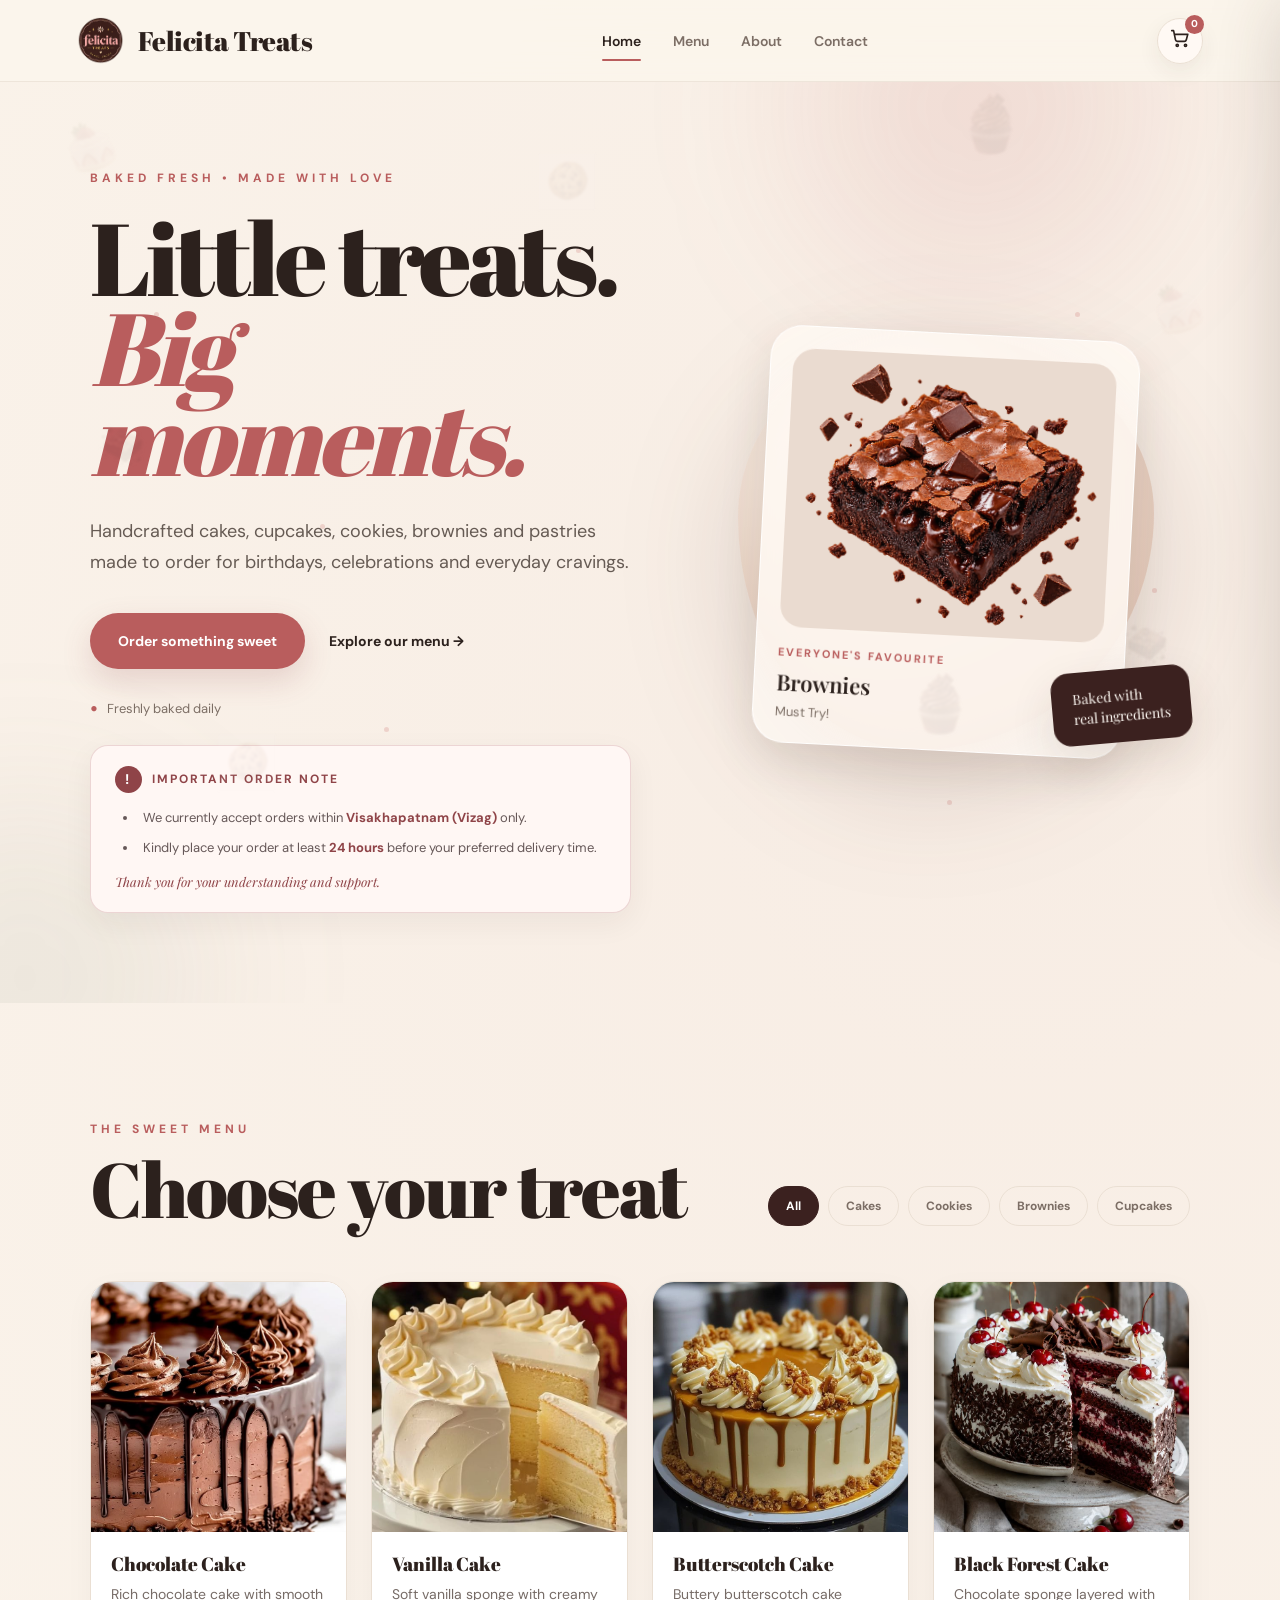
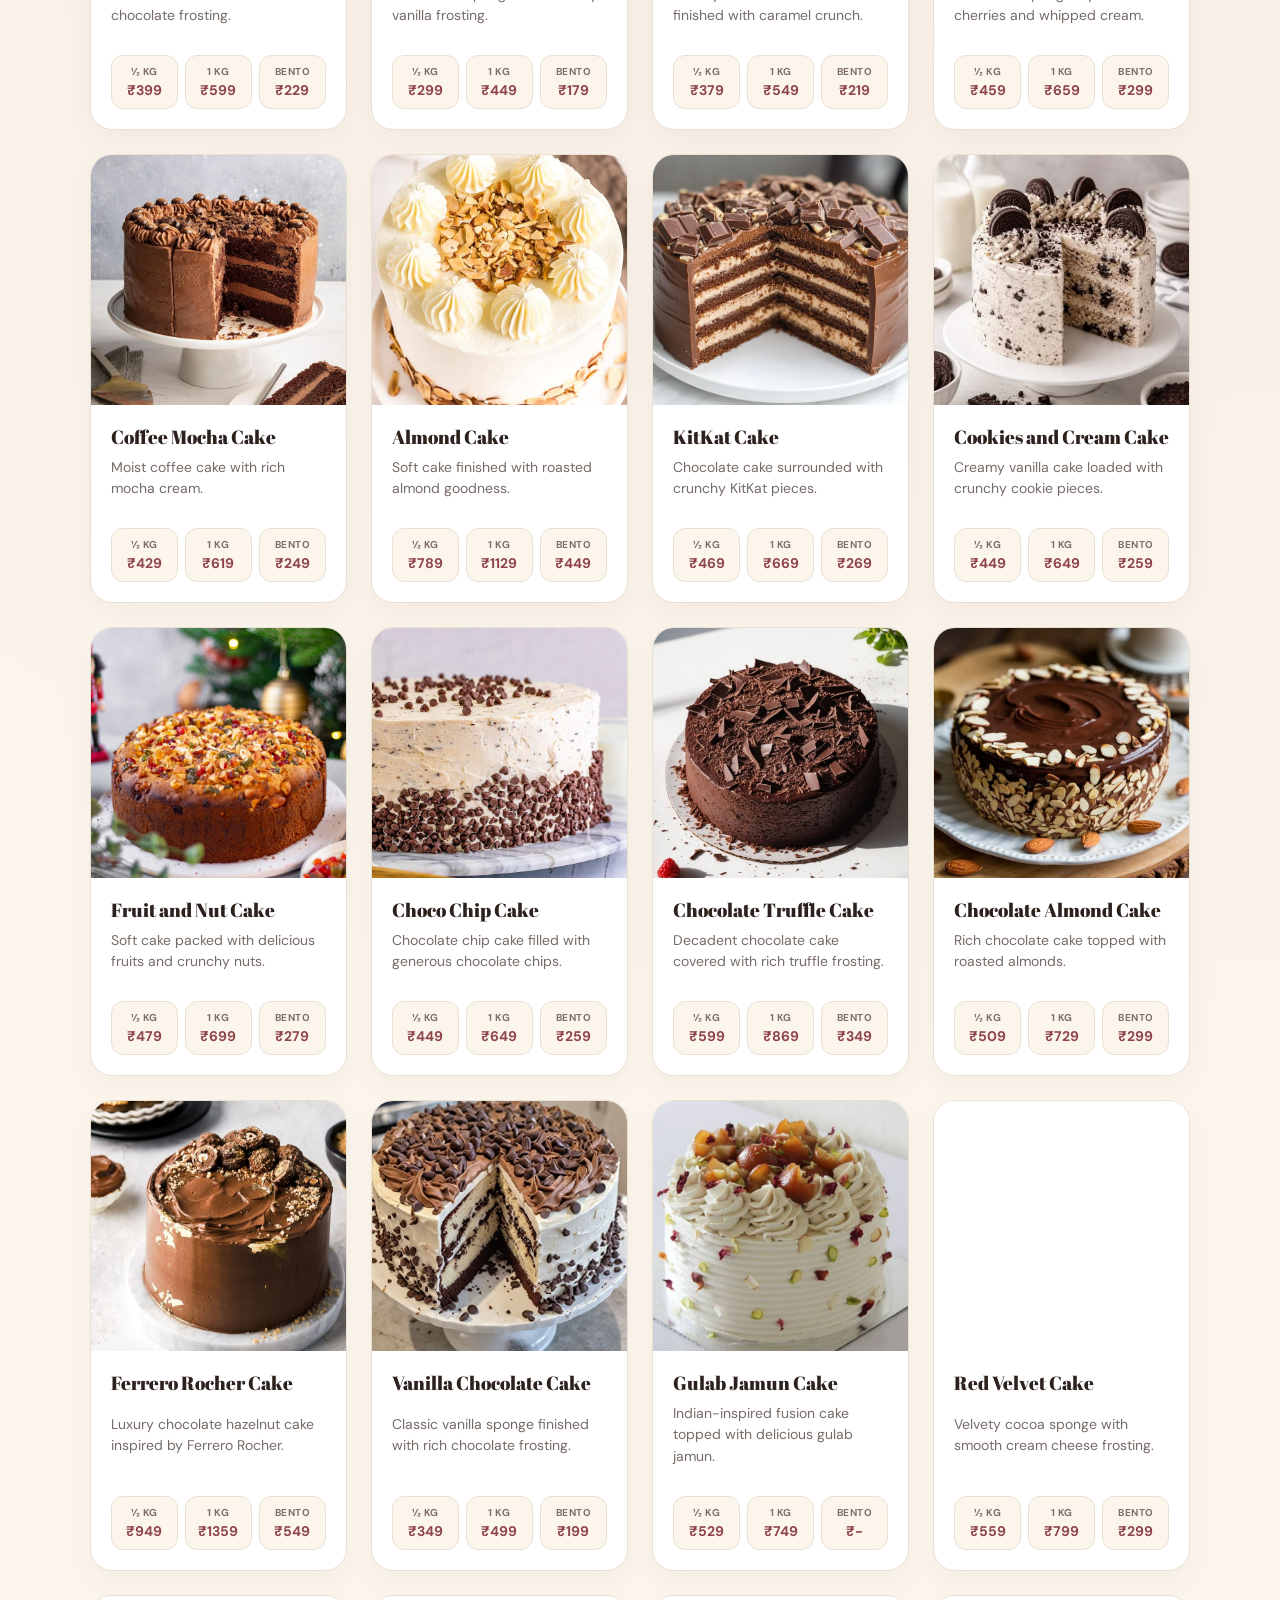
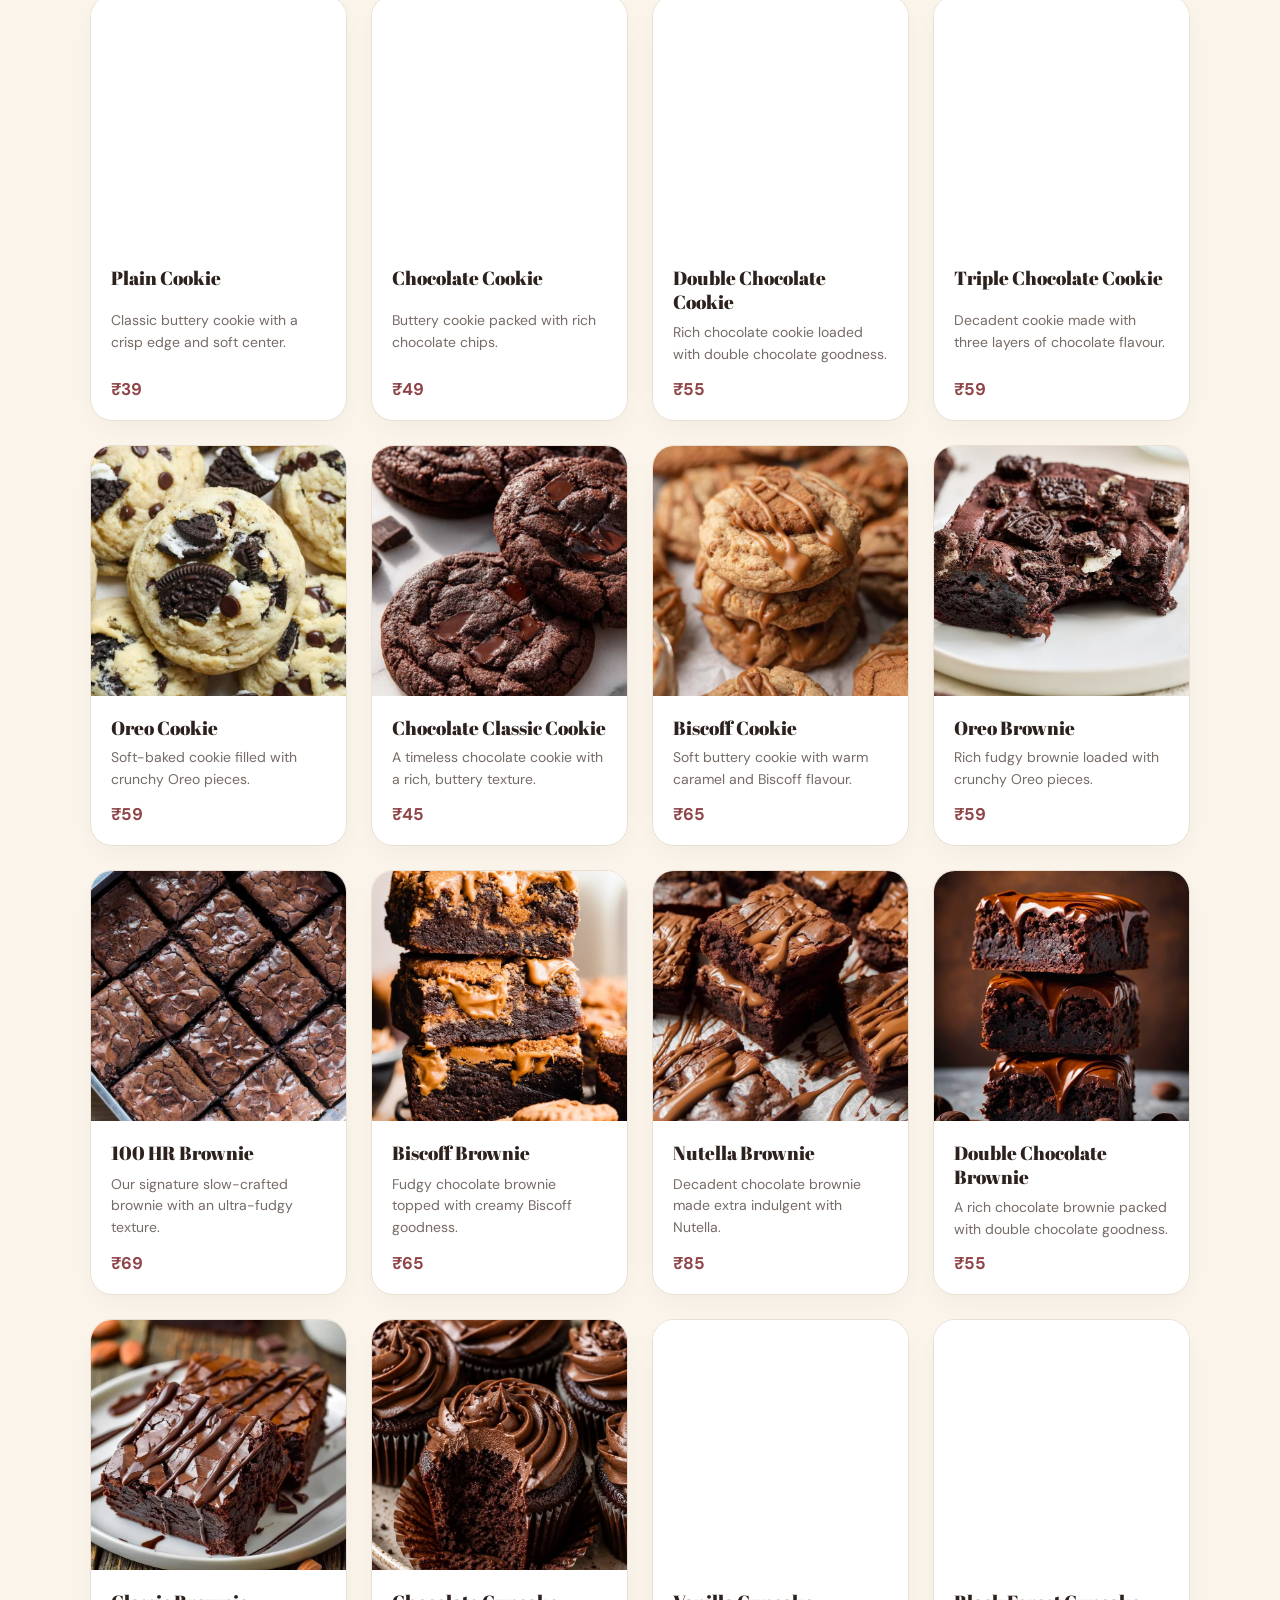
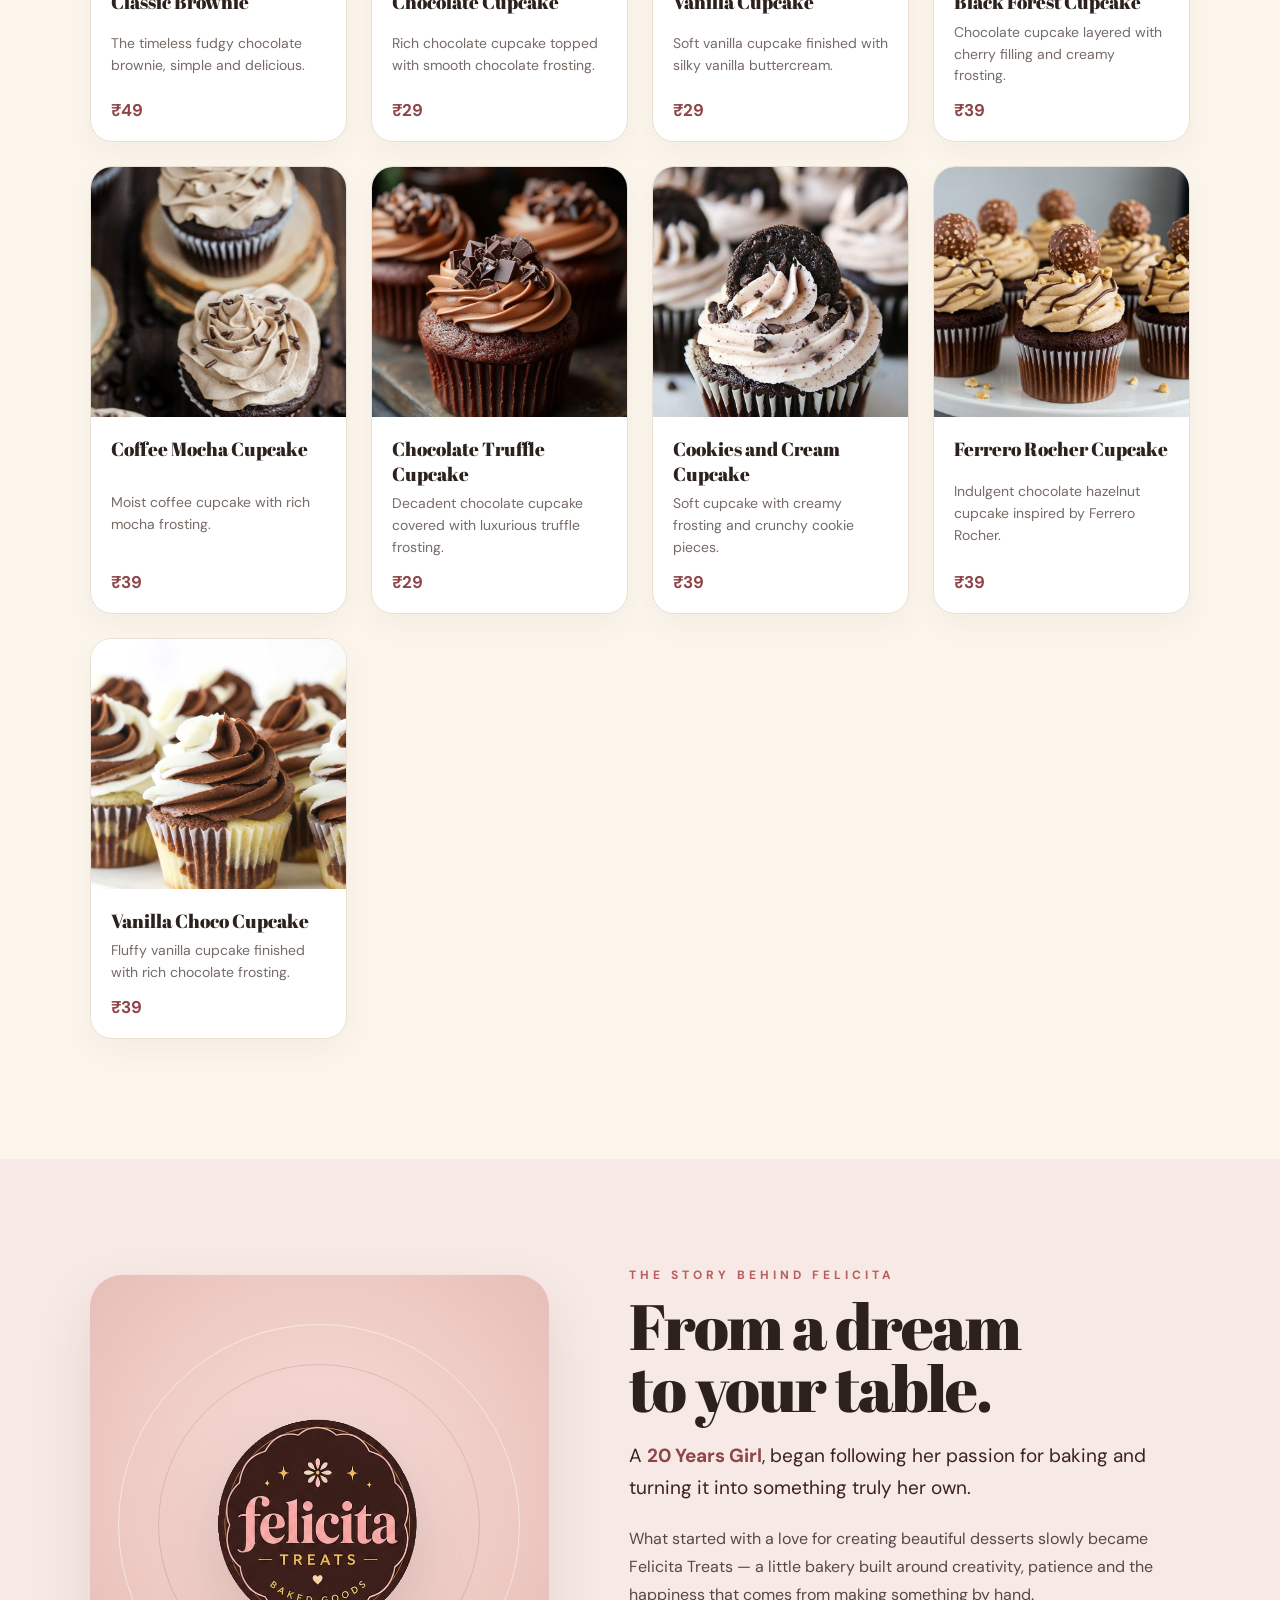
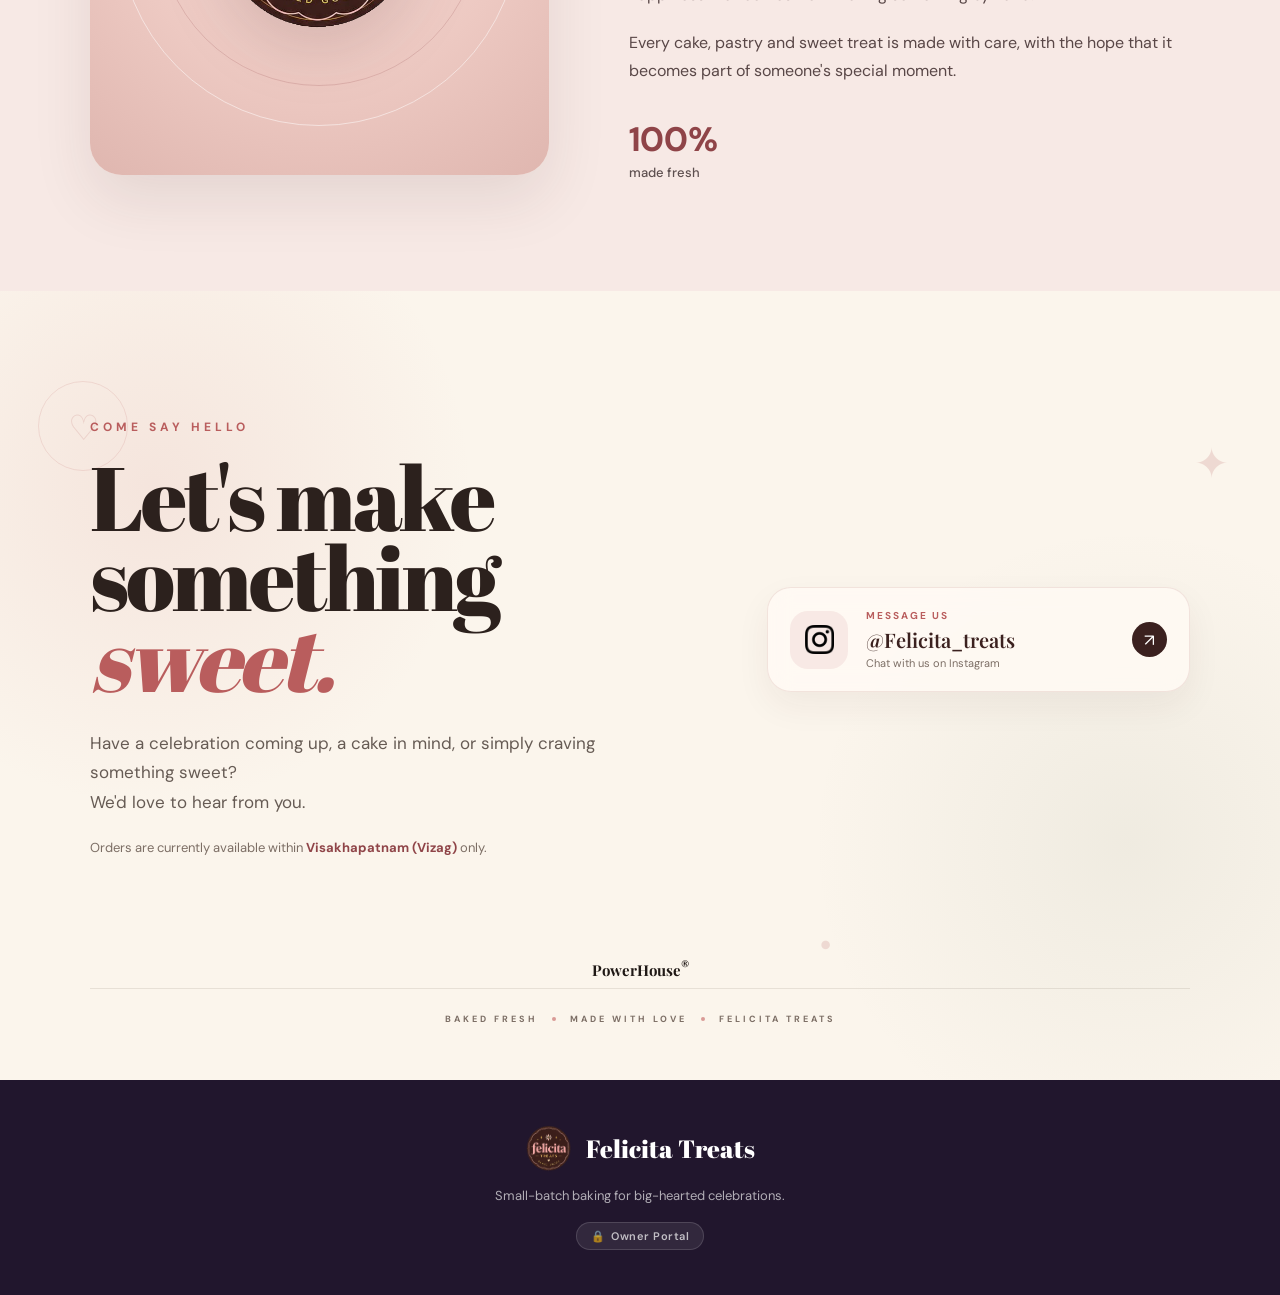
==== commit ad59b61f: "feat: real-time payment gateway with direct UPI app redirects (GPay, PhonePe, Paytm), zero scanners," ====
--- a/index.html
+++ b/index.html
@@ -51,7 +51,10 @@
     <link href="https://fonts.googleapis.com/css2?family=Abril+Fatface&family=DM+Sans:wght@400;500;600;700;800&family=Playfair+Display:ital,wght@0,500;0,600;0,700;1,500;1,600&display=swap" rel="stylesheet">
 
     <!-- STYLES -->
-    <link rel="stylesheet" href="styles.css">
+    <link rel="stylesheet" href="styles.css?v=2.2.0">
+
+    <!-- RAZORPAY CHECKOUT SDK (OPTIONAL GATEWAY) -->
+    <script src="https://checkout.razorpay.com/v1/checkout.js"></script>
 
     <!-- STRUCTURED DATA (JSON-LD) -->
     <script type="application/ld+json">
@@ -2594,126 +2597,180 @@
 
                 <!-- Select Payment Method -->
                 <div class="checkout-section-header">
-                    <span>Select Payment Method</span>
+                    <span>Select Payment Gateway</span>
                 </div>
                 <div class="payment-methods" id="paymentMethods" role="radiogroup" aria-label="Payment Method">
-                    <!-- UPI Option -->
+                    <!-- UPI Direct Apps Option -->
                     <label class="payment-card is-selected" data-method="upi">
                         <input type="radio" name="paymentOption" value="upi" checked>
                         <div class="payment-card-body">
                             <div class="payment-card-top">
-                                <span class="pay-method-pill">⚡ 0% Fee</span>
-                                <strong>UPI / QR Code</strong>
-                            </div>
-                            <p>GPay, PhonePe, Paytm, BHIM, CRED (UTR Verification Required)</p>
+                                <span class="pay-method-pill">⚡ 1-Click Redirect</span>
+                                <strong>UPI Direct Apps</strong>
+                            </div>
+                            <p>Google Pay, PhonePe, Paytm, BHIM (Direct App Opening)</p>
                         </div>
                         <div class="payment-radio-mark" aria-hidden="true">✓</div>
                     </label>
 
-                    <!-- Card Option -->
-                    <label class="payment-card" data-method="card">
-                        <input type="radio" name="paymentOption" value="card">
+                    <!-- Debit Card Option -->
+                    <label class="payment-card" data-method="debit">
+                        <input type="radio" name="paymentOption" value="debit">
                         <div class="payment-card-body">
                             <div class="payment-card-top">
-                                <span class="pay-method-pill">3DS Verified</span>
-                                <strong>Debit / Credit Card</strong>
-                            </div>
-                            <p>Visa, MasterCard, RuPay (Bank OTP Verification)</p>
+                                <span class="pay-method-pill">Debit</span>
+                                <strong>Debit Card</strong>
+                            </div>
+                            <p>Visa, MasterCard, RuPay Debit (Bank 3D-Secure)</p>
                         </div>
                         <div class="payment-radio-mark" aria-hidden="true">✓</div>
                     </label>
+
+                    <!-- Credit Card Option -->
+                    <label class="payment-card" data-method="credit">
+                        <input type="radio" name="paymentOption" value="credit">
+                        <div class="payment-card-body">
+                            <div class="payment-card-top">
+                                <span class="pay-method-pill">Credit</span>
+                                <strong>Credit Card</strong>
+                            </div>
+                            <p>Visa, MasterCard, RuPay, Amex (Bank 3D-Secure)</p>
+                        </div>
+                        <div class="payment-radio-mark" aria-hidden="true">✓</div>
+                    </label>
                 </div>
 
                 <!-- Dynamic Payment Views -->
                 <div class="payment-details-box" id="paymentDetailsBox">
-                    <!-- UPI View -->
+                    <!-- UPI Direct View (NO SCANNERS - 1-Click App Redirection) -->
                     <div class="payment-view" id="upiPaymentView">
-                        <div class="upi-pay-card">
-                            <div class="upi-qr-card">
-                                <div class="upi-qr-frame">
-                                    <img
-                                        id="upiQrCodeImg"
-                                        src="https://api.qrserver.com/v1/create-qr-code/?size=220x220&amp;data=upi%3A%2F%2Fpay%3Fpa%3D9059499756%40axl%26pn%3DFelicita%2520Treats%26cu%3DINR"
-                                        width="120"
-                                        height="120"
-                                        alt="Scan to pay 9059499756@axl via UPI"
-                                        style="display: block; border-radius: 8px; object-fit: contain;"
-                                    >
+                        <div class="upi-redirect-header">
+                            <p class="upi-redirect-instruction">
+                                Tap your preferred UPI app to open it directly with <strong>₹<span id="upiAmountText">0</span></strong> pre-filled:
+                            </p>
+                        </div>
+
+                        <div class="upi-app-buttons-grid">
+                            <!-- Google Pay -->
+                            <button type="button" class="upi-app-action-btn gpay-action-btn" id="payViaGPayBtn">
+                                <div class="upi-app-left">
+                                    <span class="upi-app-badge gpay-badge">GPay</span>
+                                    <div class="upi-app-info">
+                                        <strong>Google Pay</strong>
+                                        <small>Instant App Redirect</small>
+                                    </div>
                                 </div>
-                                <span class="upi-qr-instruction">Scan with any UPI app to pay</span>
-                            </div>
-
-                            <div class="upi-meta">
-                                <div class="upi-id-pill">
-                                    <div>
-                                        <small>Official Bakery UPI ID</small>
-                                        <strong id="upiVpaValue">9059499756@axl</strong>
+                                <span class="app-redirect-arrow">➔</span>
+                            </button>
+
+                            <!-- PhonePe -->
+                            <button type="button" class="upi-app-action-btn phonepe-action-btn" id="payViaPhonePeBtn">
+                                <div class="upi-app-left">
+                                    <span class="upi-app-badge phonepe-badge">पे</span>
+                                    <div class="upi-app-info">
+                                        <strong>PhonePe</strong>
+                                        <small>Instant App Redirect</small>
                                     </div>
-                                    <button type="button" class="copy-pill-btn" id="copyUpiBtn">Copy ID</button>
                                 </div>
-
-                                <a href="#" class="upi-direct-app-btn" id="upiIntentBtn" target="_blank">
-                                    📱 Open in UPI App (GPay / PhonePe)
-                                </a>
-                            </div>
-                        </div>
-
-                        <!-- MANDATORY UPI UTR INPUT -->
-                        <div class="utr-required-block">
-                            <div class="utr-title-row">
-                                <label for="customerUtr" class="utr-title-label">
-                                    <span>UPI Reference / UTR Number *</span>
-                                    <span class="required-flag">REQUIRED</span>
-                                </label>
-                                <span class="utr-counter-badge" id="utrCountPill">0 / 12 digits</span>
-                            </div>
-                            <div class="utr-input-wrapper">
-                                <input
-                                    id="customerUtr"
-                                    type="text"
-                                    inputmode="numeric"
-                                    placeholder="Enter 12-digit UTR from GPay / PhonePe"
-                                    maxlength="12"
-                                    autocomplete="off"
-                                    required
-                                    aria-required="true"
-                                    aria-describedby="utrHelp utrError"
-                                >
-                                <span class="utr-check-icon" id="utrValidCheck" aria-hidden="true">✓</span>
-                            </div>
-                            <p class="utr-help-text" id="utrHelp">
-                                💡 <strong>How to find UTR?</strong> After paying on GPay, PhonePe or Paytm, open the payment receipt and copy the 12-digit number labeled <em>"UPI Transaction ID"</em> or <em>"UTR"</em>. Baking begins once UTR is verified by our team.
-                            </p>
-                            <span class="field-error" id="utrError" role="alert" aria-live="polite"></span>
-                        </div>
-                    </div>
-
-                    <!-- Card View -->
-                    <div class="payment-view is-hidden" id="cardPaymentView">
+                                <span class="app-redirect-arrow">➔</span>
+                            </button>
+
+                            <!-- Paytm -->
+                            <button type="button" class="upi-app-action-btn paytm-action-btn" id="payViaPaytmBtn">
+                                <div class="upi-app-left">
+                                    <span class="upi-app-badge paytm-badge">Paytm</span>
+                                    <div class="upi-app-info">
+                                        <strong>Paytm UPI</strong>
+                                        <small>Instant App Redirect</small>
+                                    </div>
+                                </div>
+                                <span class="app-redirect-arrow">➔</span>
+                            </button>
+
+                            <!-- Any Other UPI App -->
+                            <button type="button" class="upi-app-action-btn generic-action-btn" id="payViaGenericUpiBtn">
+                                <div class="upi-app-left">
+                                    <span class="upi-app-badge generic-badge">UPI</span>
+                                    <div class="upi-app-info">
+                                        <strong>Any Other UPI App</strong>
+                                        <small>BHIM, CRED, Amazon Pay</small>
+                                    </div>
+                                </div>
+                                <span class="app-redirect-arrow">➔</span>
+                            </button>
+                        </div>
+
+                        <div class="upi-vpa-copy-pill">
+                            <div>
+                                <small>Bakery Official UPI ID</small>
+                                <strong id="upiVpaValue">9059499756@axl</strong>
+                            </div>
+                            <button type="button" class="copy-pill-btn" id="copyUpiBtn">Copy ID</button>
+                        </div>
+
+                        <p class="upi-flow-hint">
+                            🛡️ <strong>Payment Verification:</strong> Once you tap an app and complete the transfer, our secure gateway will verify bank receipt before confirming your order.
+                        </p>
+                    </div>
+
+                    <!-- Debit Card View -->
+                    <div class="payment-view is-hidden" id="debitCardPaymentView">
                         <div class="card-inputs-grid">
                             <label class="full-span">
-                                <span>Card Number</span>
-                                <input id="cardNumber" type="text" inputmode="numeric" placeholder="4111 2222 3333 4444" maxlength="19" aria-describedby="cardError">
+                                <span>Debit Card Number</span>
+                                <input id="debitCardNumber" type="text" inputmode="numeric" placeholder="4111 2222 3333 4444" maxlength="19" aria-describedby="debitCardError">
                             </label>
                             <label>
                                 <span>Expiry (MM/YY)</span>
-                                <input id="cardExpiry" type="text" inputmode="numeric" placeholder="MM/YY" maxlength="5">
+                                <input id="debitCardExpiry" type="text" inputmode="numeric" placeholder="MM/YY" maxlength="5">
                             </label>
                             <label>
                                 <span>CVV</span>
-                                <input id="cardCvv" type="password" inputmode="numeric" placeholder="•••" maxlength="4">
+                                <input id="debitCardCvv" type="password" inputmode="numeric" placeholder="•••" maxlength="4">
                             </label>
                             <label class="full-span">
-                                <span>Name on Card</span>
-                                <input id="cardHolder" type="text" placeholder="Cardholder's Name">
+                                <span>Name on Debit Card</span>
+                                <input id="debitCardHolder" type="text" placeholder="Cardholder's Full Name">
                             </label>
                             <div class="full-span">
-                                <span class="field-error" id="cardError" role="alert" aria-live="polite"></span>
+                                <span class="field-error" id="debitCardError" role="alert" aria-live="polite"></span>
                             </div>
                             <div class="full-span">
-                                <div class="card-security-note">
-                                    🛡️ <strong>Bank 3D-Secure 2.0 Protection:</strong> Entering card details will open your bank's secure OTP authentication window to verify and authorize your payment.
-                                </div>
+                                <button type="button" class="cart-checkout-btn direct-pay-btn" id="payDebitCardBtn">
+                                    <span>Proceed to Bank 3DS OTP</span>
+                                    <span class="btn-arrow" aria-hidden="true">➔</span>
+                                </button>
+                            </div>
+                        </div>
+                    </div>
+
+                    <!-- Credit Card View -->
+                    <div class="payment-view is-hidden" id="creditCardPaymentView">
+                        <div class="card-inputs-grid">
+                            <label class="full-span">
+                                <span>Credit Card Number</span>
+                                <input id="creditCardNumber" type="text" inputmode="numeric" placeholder="5241 3333 4444 5555" maxlength="19" aria-describedby="creditCardError">
+                            </label>
+                            <label>
+                                <span>Expiry (MM/YY)</span>
+                                <input id="creditCardExpiry" type="text" inputmode="numeric" placeholder="MM/YY" maxlength="5">
+                            </label>
+                            <label>
+                                <span>CVV</span>
+                                <input id="creditCardCvv" type="password" inputmode="numeric" placeholder="•••" maxlength="4">
+                            </label>
+                            <label class="full-span">
+                                <span>Name on Credit Card</span>
+                                <input id="creditCardHolder" type="text" placeholder="Cardholder's Full Name">
+                            </label>
+                            <div class="full-span">
+                                <span class="field-error" id="creditCardError" role="alert" aria-live="polite"></span>
+                            </div>
+                            <div class="full-span">
+                                <button type="button" class="cart-checkout-btn direct-pay-btn" id="payCreditCardBtn">
+                                    <span>Proceed to Bank 3DS OTP</span>
+                                    <span class="btn-arrow" aria-hidden="true">➔</span>
+                                </button>
                             </div>
                         </div>
                     </div>
@@ -2743,15 +2800,97 @@
                     <button type="button" class="btn-step-back" id="backToStep1Btn">
                         ← Back to Details
                     </button>
-                    <button type="button" class="cart-checkout-btn direct-pay-btn" id="placeOrderBtn">
-                        <span class="btn-spinner" id="btnSpinner" aria-hidden="true"></span>
-                        <span id="placeOrderBtnText">Verify UTR & Place Order</span>
-                    </button>
-                </div>
-                <p class="checkout-secure-note">🔒 Bank-grade 256-bit SSL encryption • Verified order placement</p>
+                </div>
+                <p class="checkout-secure-note">🔒 Bank-grade 256-bit SSL encryption • Verified real-time payment</p>
             </div>
         </div>
     </section>
+
+    <!-- =====================================================
+         PAYMENT GATEWAY REAL-TIME VERIFICATION MODAL
+         ===================================================== -->
+    <div class="gateway-verify-backdrop" id="gatewayVerifyModal" aria-hidden="true">
+        <div class="gateway-verify-dialog" role="dialog" aria-modal="true" aria-labelledby="gatewayDialogTitle">
+            <div class="gateway-dialog-header">
+                <div class="gateway-brand-block">
+                    <span class="gateway-shield-icon">🛡️</span>
+                    <div>
+                        <h3 id="gatewayDialogTitle">Felicita Treats Payment Gateway</h3>
+                        <p class="gateway-subtitle">Bank Settlement & Real-Time Verification</p>
+                    </div>
+                </div>
+                <button type="button" class="gateway-close-x" id="gatewayCancelXBtn" aria-label="Cancel Payment">×</button>
+            </div>
+
+            <div class="gateway-dialog-body">
+                <div class="gateway-summary-box">
+                    <div class="gateway-row">
+                        <span>Merchant:</span>
+                        <strong>Felicita Treats Visakhapatnam</strong>
+                    </div>
+                    <div class="gateway-row">
+                        <span>Payable Amount:</span>
+                        <strong class="gateway-amount" id="gatewayPayableAmount">₹0</strong>
+                    </div>
+                    <div class="gateway-row">
+                        <span>Selected App:</span>
+                        <strong id="gatewayAppTitle">Google Pay</strong>
+                    </div>
+                    <div class="gateway-row">
+                        <span>Official UPI ID:</span>
+                        <strong>9059499756@axl</strong>
+                    </div>
+                </div>
+
+                <!-- Live Status Radar -->
+                <div class="gateway-status-radar">
+                    <div class="radar-pulse"></div>
+                    <div class="radar-status-text" id="gatewayStatusHeadline">
+                        Redirecting to UPI Application...
+                    </div>
+                    <p class="radar-sub-text" id="gatewayStatusSub">
+                        Please approve the payment of <strong id="gatewayPromptAmount">₹0</strong> in your UPI app.
+                    </p>
+                    <div class="gateway-countdown">
+                        Gateway session expires in: <strong id="gatewayTimerCount">04:59</strong>
+                    </div>
+                </div>
+
+                <!-- Step-by-Step Gateway Verification -->
+                <div class="gateway-verify-form" id="gatewayVerifySection">
+                    <label for="gatewayUtrInput" class="gateway-input-label">
+                        <span>Enter 12-Digit Bank Reference / UTR Number to Verify:</span>
+                    </label>
+                    <div class="gateway-input-wrap">
+                        <input
+                            id="gatewayUtrInput"
+                            type="text"
+                            inputmode="numeric"
+                            maxlength="12"
+                            placeholder="e.g. 420198421039"
+                            autocomplete="off"
+                        >
+                        <span class="gateway-utr-count" id="gatewayUtrCount">0 / 12</span>
+                    </div>
+                    <p class="gateway-help-note">
+                        💡 Found in your GPay / PhonePe / Paytm payment receipt under <em>"UPI Transaction ID"</em> or <em>"UTR"</em> once transfer is complete.
+                    </p>
+                    <span class="field-error" id="gatewayErrorMsg" role="alert" aria-live="polite"></span>
+
+                    <button type="button" class="gateway-confirm-btn" id="gatewayConfirmVerifyBtn">
+                        <span class="btn-spinner" id="gatewaySpinner" aria-hidden="true"></span>
+                        <span id="gatewayVerifyBtnLabel">Verify Payment & Confirm Order</span>
+                    </button>
+                </div>
+            </div>
+
+            <div class="gateway-dialog-footer">
+                <button type="button" class="gateway-cancel-btn" id="gatewayCancelPaymentBtn">
+                    ✕ Cancel Payment (No Money Deducted)
+                </button>
+            </div>
+        </div>
+    </div>
 
     <!-- =====================================================
          BANK 3D-SECURE OTP MODAL (SIMULATED CARD VERIFICATION)
@@ -2856,7 +2995,7 @@
 
             <div class="receipt-status-banner" id="successStatusBanner">
                 <span class="status-dot">●</span>
-                <span id="successPaymentStatus">Payment Completed via UPI</span>
+                <span id="successPaymentStatus">Payment Verified via Gateway</span>
             </div>
 
             <div class="receipt-meta-grid">
@@ -2988,7 +3127,7 @@
 
     <!-- JAVASCRIPT -->
 
-    <script src="script.js"></script>
+    <script src="script.js?v=2.2.0"></script>
 
 </body>
 
--- a/styles.css
+++ b/styles.css
@@ -4017,125 +4017,445 @@
     display: none;
 }
 
-/* UPI Payment Card */
-.upi-pay-card {
-    display: flex;
-    gap: 16px;
+/* =========================================================
+   UPI 1-CLICK APP REDIRECTION (NO SCANNERS)
+   ========================================================= */
+
+.upi-redirect-header {
+    margin-bottom: 12px;
+}
+
+.upi-redirect-instruction {
+    margin: 0;
+    font-size: 13px;
+    font-weight: 600;
+    color: var(--ink);
+    line-height: 1.4;
+}
+
+.upi-app-buttons-grid {
+    display: grid;
+    grid-template-columns: 1fr 1fr;
+    gap: 10px;
+    margin-bottom: 14px;
+}
+
+.upi-app-action-btn {
+    display: flex;
     align-items: center;
-}
-
-.upi-qr-card {
-    display: flex;
-    flex-direction: column;
+    justify-content: space-between;
+    gap: 8px;
+    padding: 12px 14px;
+    background: #ffffff;
+    border: 1.5px solid var(--line);
+    border-radius: 14px;
+    cursor: pointer;
+    text-align: left;
+    transition: all 0.22s ease;
+    box-shadow: 0 2px 6px rgba(62, 38, 27, 0.04);
+}
+
+.upi-app-action-btn:hover {
+    transform: translateY(-2px);
+    box-shadow: 0 6px 16px rgba(62, 38, 27, 0.1);
+}
+
+.upi-app-left {
+    display: flex;
     align-items: center;
-    gap: 6px;
+    gap: 10px;
+}
+
+.upi-app-badge {
+    display: inline-grid;
+    place-items: center;
+    width: 38px;
+    height: 38px;
+    border-radius: 10px;
+    font-size: 13px;
+    font-weight: 800;
+    color: #ffffff;
     flex-shrink: 0;
 }
 
-.upi-qr-frame {
-    padding: 8px;
-    background: #ffffff;
-    border-radius: 14px;
-    border: 1px solid var(--line);
-    box-shadow: 0 4px 12px rgba(62, 38, 27, 0.06);
-    line-height: 0;
-}
-
-.upi-qr-instruction {
+.gpay-badge {
+    background: linear-gradient(135deg, #4285f4, #34a853);
+    letter-spacing: -0.5px;
+    font-size: 12px;
+}
+
+.phonepe-badge {
+    background: #5f259f;
+    font-size: 16px;
+}
+
+.paytm-badge {
+    background: #002970;
+    color: #00b9f1;
+    font-size: 11px;
+}
+
+.generic-badge {
+    background: linear-gradient(135deg, #f59e0b, #d97706);
+    font-size: 11px;
+}
+
+.gpay-action-btn:hover {
+    border-color: #4285f4;
+    background: #f8faff;
+}
+
+.phonepe-action-btn:hover {
+    border-color: #5f259f;
+    background: #faf5ff;
+}
+
+.paytm-action-btn:hover {
+    border-color: #00b9f1;
+    background: #f0f9ff;
+}
+
+.generic-action-btn:hover {
+    border-color: #f59e0b;
+    background: #fffbeb;
+}
+
+.upi-app-info strong {
+    display: block;
+    font-size: 13px;
+    font-weight: 800;
+    color: var(--ink);
+    line-height: 1.2;
+}
+
+.upi-app-info small {
+    display: block;
     font-size: 10px;
     color: var(--muted);
-    font-weight: 600;
-    text-align: center;
-}
-
-.upi-meta {
-    flex: 1;
-    display: flex;
-    flex-direction: column;
-    gap: 10px;
-}
-
-.upi-id-pill {
+    margin-top: 2px;
+}
+
+.app-redirect-arrow {
+    font-size: 14px;
+    font-weight: 800;
+    color: var(--muted);
+    transition: transform 0.2s ease, color 0.2s ease;
+}
+
+.upi-app-action-btn:hover .app-redirect-arrow {
+    transform: translateX(3px);
+    color: var(--rose-dark);
+}
+
+.upi-vpa-copy-pill {
     display: flex;
     align-items: center;
     justify-content: space-between;
     gap: 10px;
-    padding: 9px 12px;
+    padding: 10px 14px;
     background: #ffffff;
-    border: 1px solid var(--line);
+    border: 1px dashed var(--line);
     border-radius: 12px;
-}
-
-.upi-id-pill small {
+    margin-bottom: 10px;
+}
+
+.upi-vpa-copy-pill small {
     display: block;
     font-size: 9px;
-    font-weight: 700;
+    font-weight: 800;
     text-transform: uppercase;
-    letter-spacing: 0.8px;
     color: var(--muted);
-}
-
-.upi-id-pill strong {
+    letter-spacing: 0.6px;
+}
+
+.upi-vpa-copy-pill strong {
     font-size: 12px;
     color: var(--rose-dark);
 }
 
-.copy-pill-btn {
-    padding: 5px 12px;
+.upi-flow-hint {
+    margin: 8px 0 0;
+    font-size: 11px;
+    line-height: 1.45;
+    color: var(--muted);
+}
+
+/* =========================================================
+   PAYMENT GATEWAY VERIFICATION MODAL
+   ========================================================= */
+
+.gateway-verify-backdrop {
+    position: fixed;
+    inset: 0;
+    background: rgba(15, 23, 42, 0.75);
+    backdrop-filter: blur(6px);
+    z-index: 10000;
+    display: grid;
+    place-items: center;
+    padding: 16px;
+    opacity: 0;
+    pointer-events: none;
+    transition: opacity 0.25s ease;
+}
+
+.gateway-verify-backdrop.open {
+    opacity: 1;
+    pointer-events: auto;
+}
+
+.gateway-verify-dialog {
+    width: 100%;
+    max-width: 460px;
+    background: #ffffff;
+    border-radius: 22px;
+    box-shadow: 0 25px 60px rgba(0, 0, 0, 0.4);
+    overflow: hidden;
+    transform: translateY(20px) scale(0.96);
+    transition: transform 0.28s cubic-bezier(0.16, 1, 0.3, 1);
+}
+
+.gateway-verify-backdrop.open .gateway-verify-dialog {
+    transform: translateY(0) scale(1);
+}
+
+.gateway-dialog-header {
+    background: #090d16;
+    color: #ffffff;
+    padding: 16px 20px;
+    display: flex;
+    align-items: center;
+    justify-content: space-between;
+}
+
+.gateway-brand-block {
+    display: flex;
+    align-items: center;
+    gap: 12px;
+}
+
+.gateway-shield-icon {
+    font-size: 24px;
+}
+
+.gateway-brand-block h3 {
+    margin: 0;
+    font-size: 14px;
+    font-weight: 800;
+    color: #ffffff;
+    letter-spacing: 0.5px;
+}
+
+.gateway-subtitle {
+    margin: 2px 0 0;
+    font-size: 10px;
+    color: #94a3b8;
+}
+
+.gateway-close-x {
+    background: transparent;
     border: none;
-    border-radius: 999px;
-    background: var(--pink-soft);
+    color: #94a3b8;
+    font-size: 22px;
+    cursor: pointer;
+    line-height: 1;
+    padding: 4px;
+    transition: color 0.2s ease;
+}
+
+.gateway-close-x:hover {
+    color: #ffffff;
+}
+
+.gateway-dialog-body {
+    padding: 20px;
+}
+
+.gateway-summary-box {
+    background: #f8fafc;
+    border: 1px solid #e2e8f0;
+    border-radius: 14px;
+    padding: 12px 16px;
+    margin-bottom: 16px;
+}
+
+.gateway-row {
+    display: flex;
+    justify-content: space-between;
+    align-items: center;
+    padding: 4px 0;
+    font-size: 12px;
+    color: #64748b;
+}
+
+.gateway-row strong {
+    color: #0f172a;
+}
+
+.gateway-row .gateway-amount {
     color: var(--rose-dark);
+    font-size: 16px;
+    font-weight: 800;
+}
+
+.gateway-status-radar {
+    text-align: center;
+    padding: 16px 12px;
+    background: #eff6ff;
+    border: 1px solid #bfdbfe;
+    border-radius: 14px;
+    margin-bottom: 16px;
+    position: relative;
+    overflow: hidden;
+}
+
+.radar-pulse {
+    width: 44px;
+    height: 44px;
+    border-radius: 50%;
+    background: rgba(37, 99, 235, 0.2);
+    margin: 0 auto 10px;
+    position: relative;
+    display: grid;
+    place-items: center;
+}
+
+.radar-pulse::after {
+    content: "";
+    width: 18px;
+    height: 18px;
+    border-radius: 50%;
+    background: #2563eb;
+    box-shadow: 0 0 12px rgba(37, 99, 235, 0.6);
+    animation: radarRipple 1.6s infinite ease-out;
+}
+
+@keyframes radarRipple {
+    0% { transform: scale(0.8); opacity: 1; }
+    50% { transform: scale(1.6); opacity: 0.4; }
+    100% { transform: scale(0.8); opacity: 1; }
+}
+
+.radar-status-text {
+    font-size: 13px;
+    font-weight: 800;
+    color: #1e3a8a;
+    margin-bottom: 4px;
+}
+
+.radar-sub-text {
+    margin: 0;
     font-size: 11px;
+    color: #475569;
+}
+
+.gateway-countdown {
+    margin-top: 8px;
+    font-size: 10px;
+    color: #64748b;
+}
+
+.gateway-countdown strong {
+    color: #2563eb;
+}
+
+.gateway-verify-form {
+    display: flex;
+    flex-direction: column;
+    gap: 8px;
+}
+
+.gateway-input-label {
+    font-size: 11px;
+    font-weight: 800;
+    color: #0f172a;
+}
+
+.gateway-input-wrap {
+    position: relative;
+    display: flex;
+    align-items: center;
+}
+
+.gateway-input-wrap input {
+    width: 100%;
+    height: 46px;
+    padding: 0 60px 0 14px;
+    border: 2px solid #cbd5e1;
+    border-radius: 12px;
+    font-size: 14px;
+    font-weight: 700;
+    letter-spacing: 1.5px;
+    color: #0f172a;
+    outline: none;
+    transition: all 0.2s ease;
+}
+
+.gateway-input-wrap input:focus {
+    border-color: #2563eb;
+    box-shadow: 0 0 0 3px rgba(37, 99, 235, 0.15);
+}
+
+.gateway-utr-count {
+    position: absolute;
+    right: 12px;
+    font-size: 10px;
+    font-weight: 800;
+    color: #64748b;
+    background: #f1f5f9;
+    padding: 2px 6px;
+    border-radius: 6px;
+}
+
+.gateway-help-note {
+    margin: 0;
+    font-size: 10px;
+    color: #64748b;
+    line-height: 1.4;
+}
+
+.gateway-confirm-btn {
+    width: 100%;
+    min-height: 48px;
+    background: #059669;
+    color: #ffffff;
+    border: none;
+    border-radius: 12px;
+    font-size: 14px;
+    font-weight: 800;
+    cursor: pointer;
+    display: flex;
+    align-items: center;
+    justify-content: center;
+    gap: 8px;
+    box-shadow: 0 6px 18px rgba(5, 150, 105, 0.25);
+    margin-top: 6px;
+    transition: all 0.2s ease;
+}
+
+.gateway-confirm-btn:hover {
+    background: #047857;
+    transform: translateY(-1px);
+}
+
+.gateway-dialog-footer {
+    padding: 12px 20px 18px;
+    border-top: 1px solid #f1f5f9;
+}
+
+.gateway-cancel-btn {
+    width: 100%;
+    background: transparent;
+    border: none;
+    color: #dc2626;
+    font-size: 12px;
     font-weight: 700;
     cursor: pointer;
-    transition: all 0.2s ease;
-}
-
-.copy-pill-btn:hover {
-    background: var(--rose);
-    color: #ffffff;
-}
-
-.upi-direct-app-btn {
-    display: inline-flex;
-    align-items: center;
-    justify-content: center;
-    gap: 6px;
-    padding: 10px 14px;
-    border-radius: 12px;
-    background: var(--rose);
-    color: #ffffff;
-    text-decoration: none;
-    font-size: 12px;
-    font-weight: 700;
-    transition: all 0.2s ease;
-}
-
-.upi-direct-app-btn:hover {
-    background: var(--rose-dark);
-}
-
-.utr-input-group {
-    display: grid;
-    gap: 4px;
-}
-
-.utr-input-group span {
-    font-size: 10px;
-    font-weight: 700;
-    color: var(--muted);
-}
-
-.utr-input-group input {
-    height: 38px;
-    padding: 0 12px;
-    border: 1px solid var(--line);
-    border-radius: 10px;
-    background: #ffffff;
-    font-size: 12px;
-    color: var(--ink);
-    outline: none;
+    padding: 6px;
+    transition: opacity 0.2s ease;
+}
+
+.gateway-cancel-btn:hover {
+    opacity: 0.8;
 }
 
 /* Card Inputs */
@@ -5252,9 +5572,8 @@
         grid-template-columns: 1fr;
     }
 
-    .upi-pay-card {
-        flex-direction: column;
-        align-items: stretch;
+    .upi-app-buttons-grid {
+        grid-template-columns: 1fr;
     }
 
     .receipt-meta-grid {
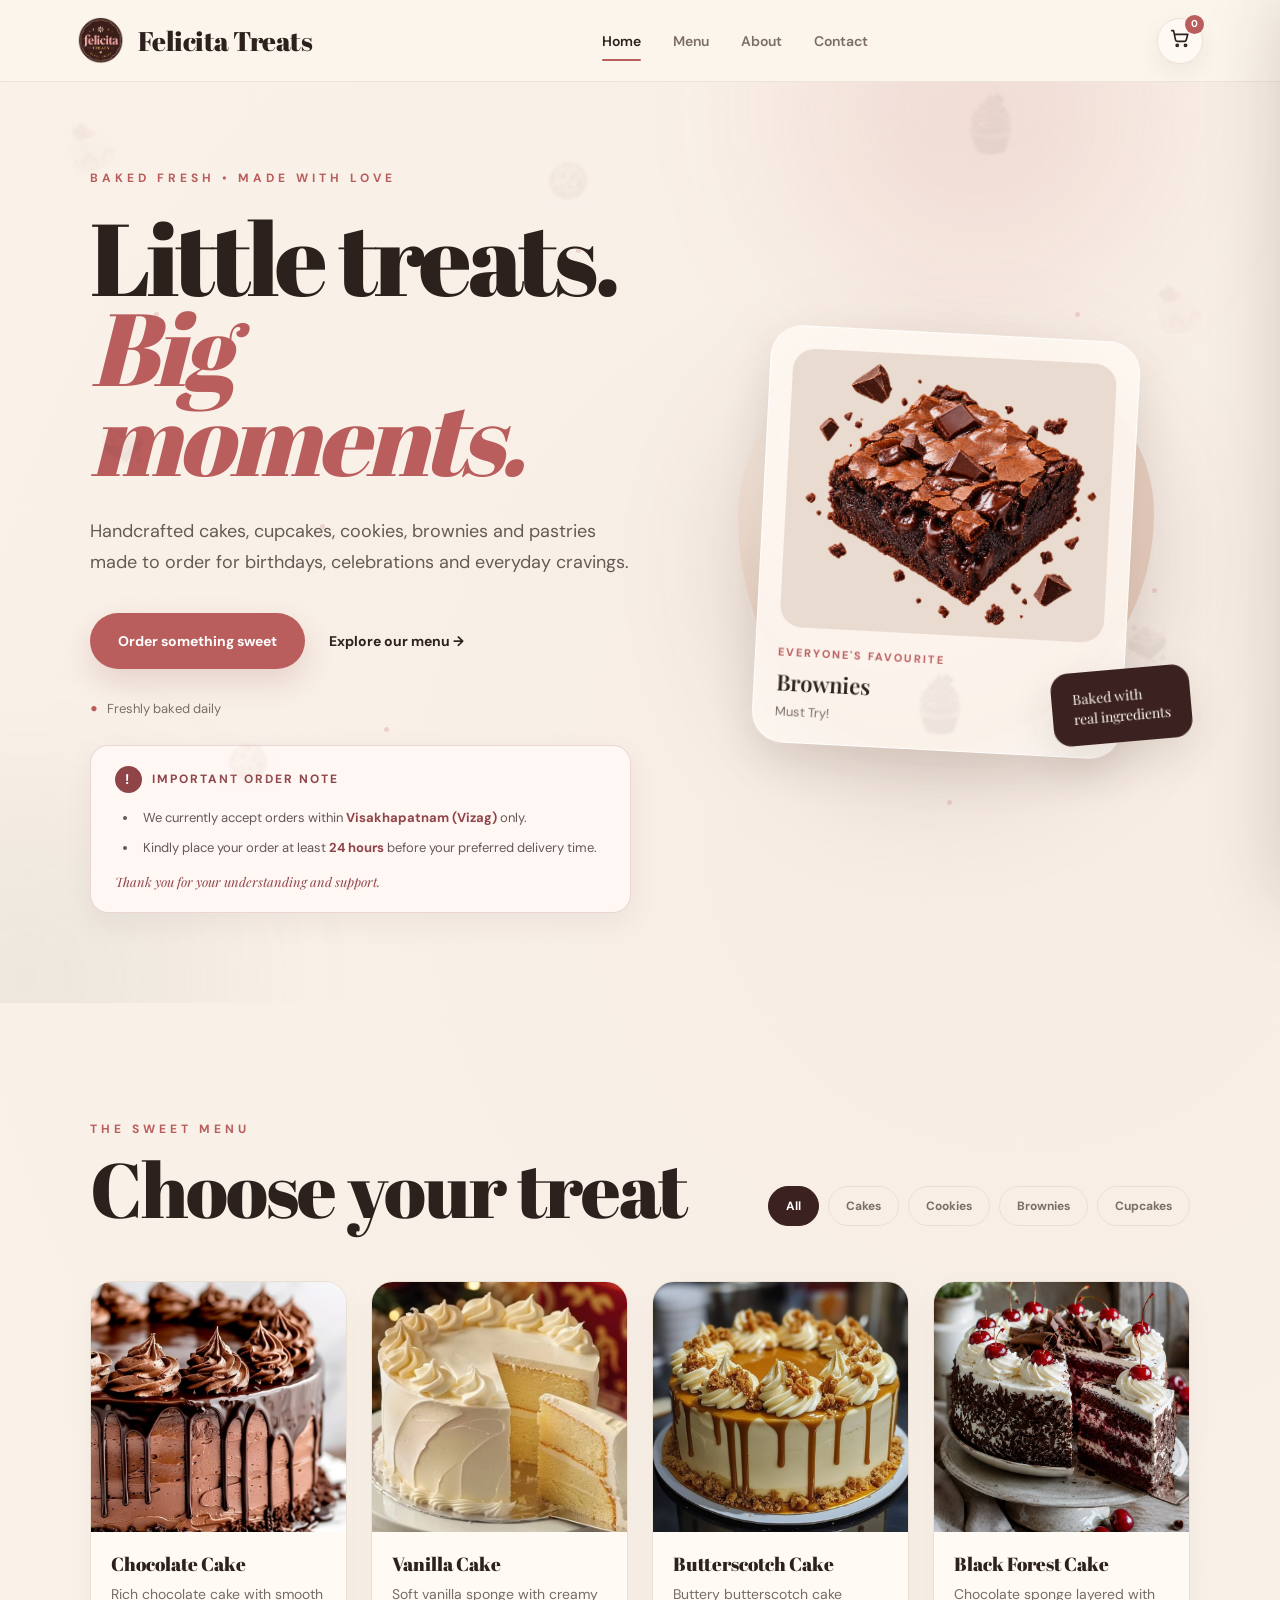
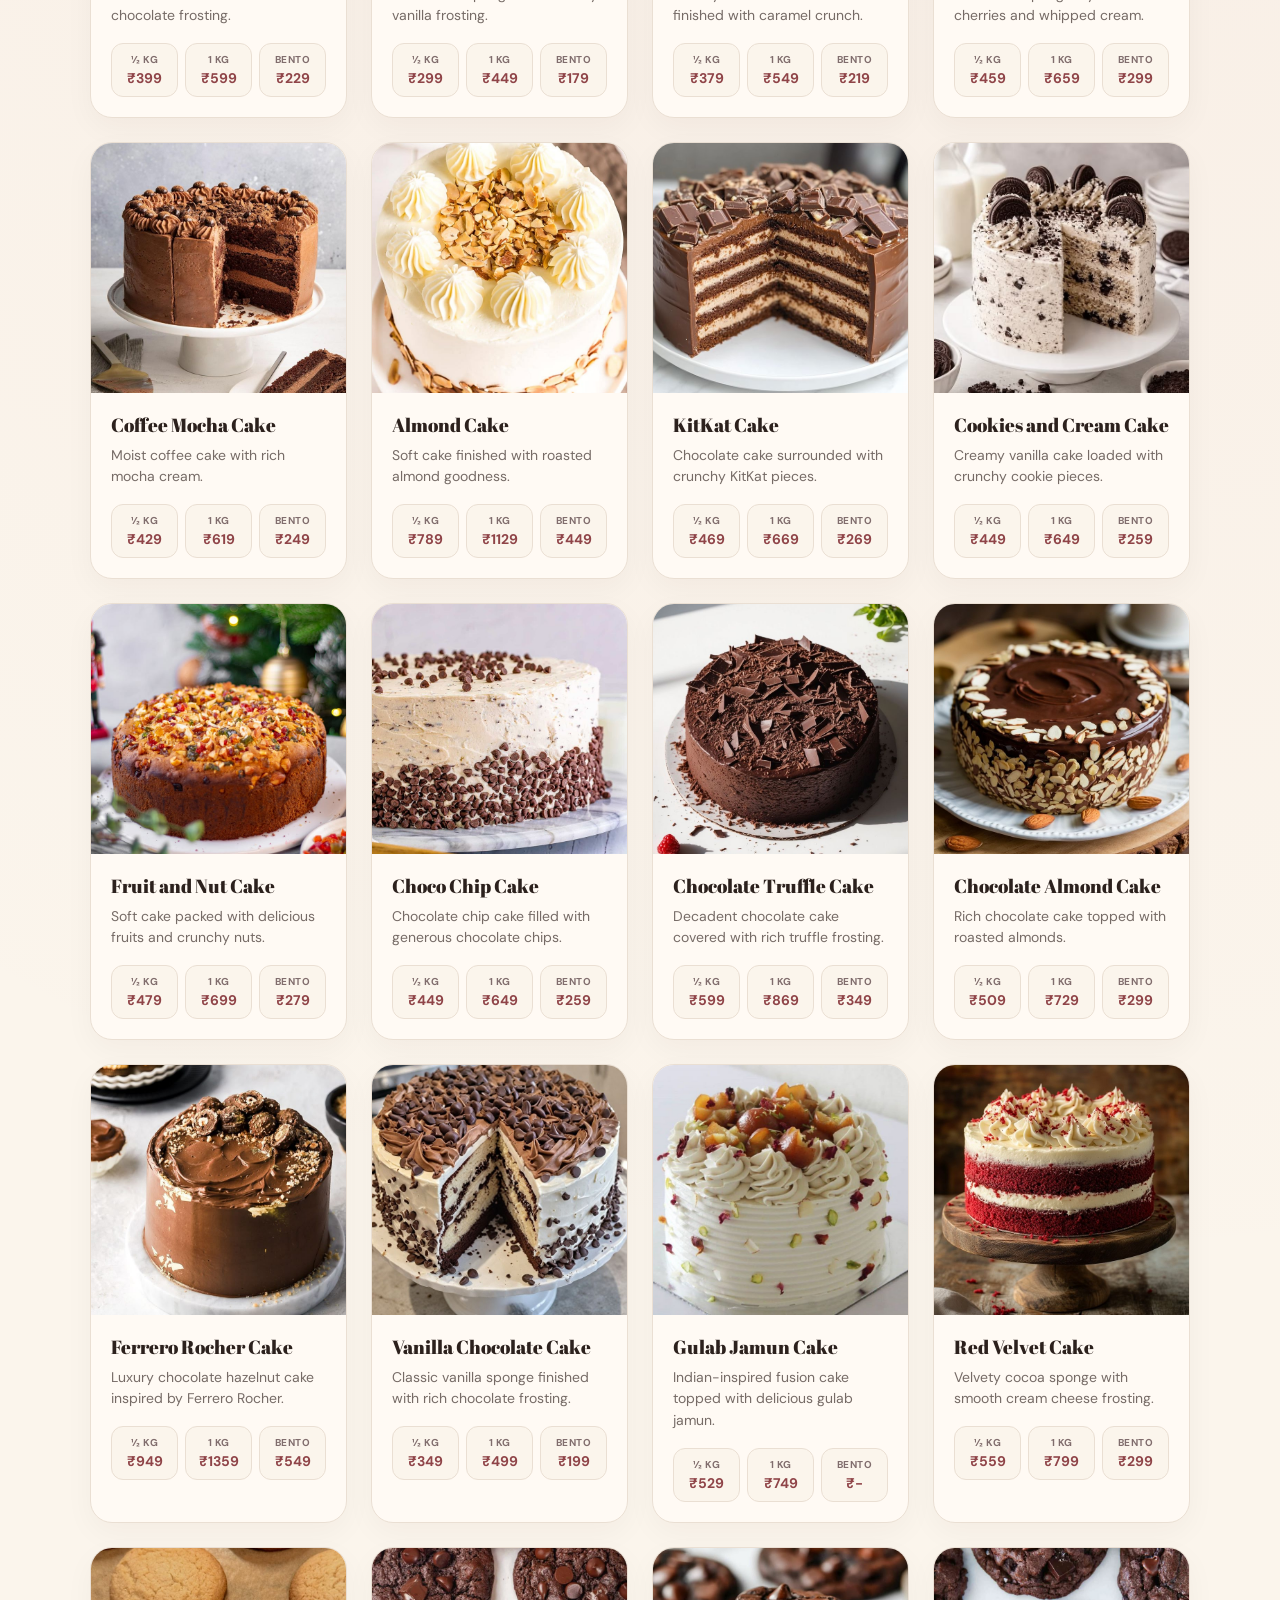
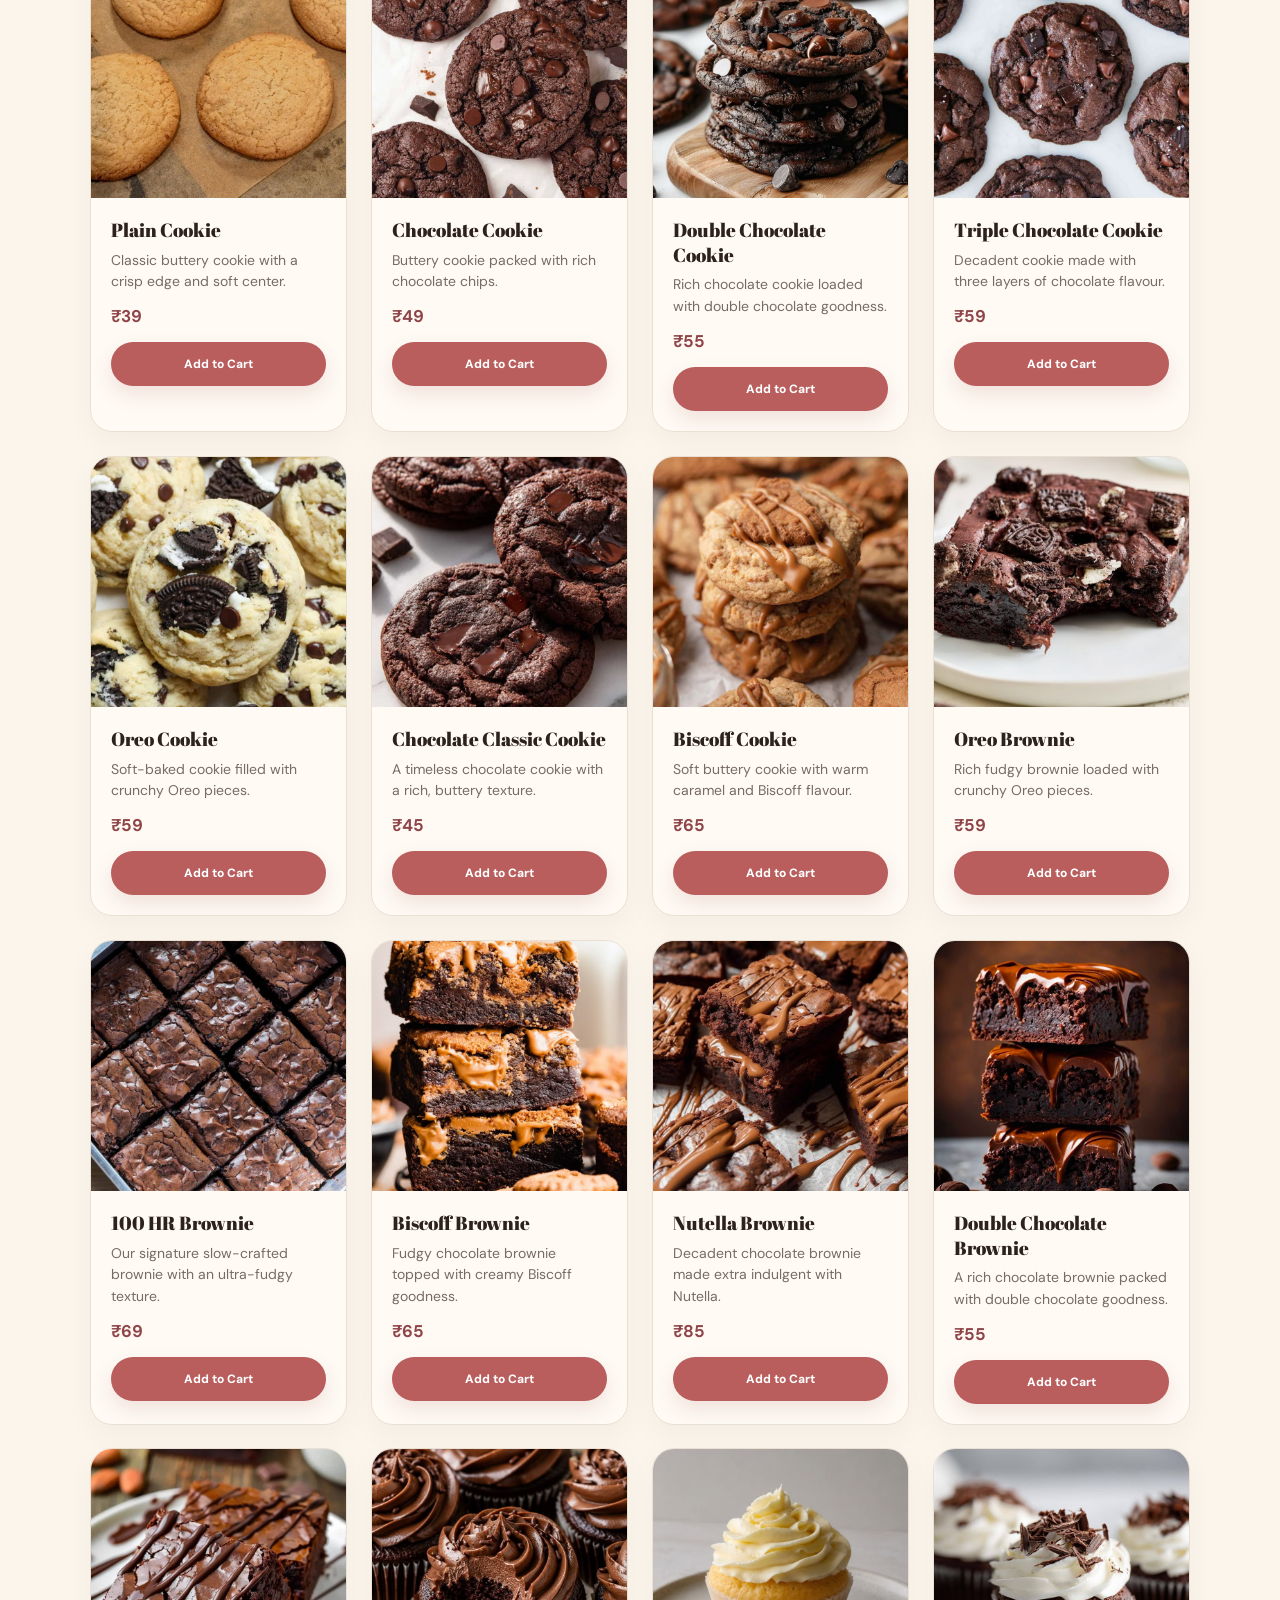
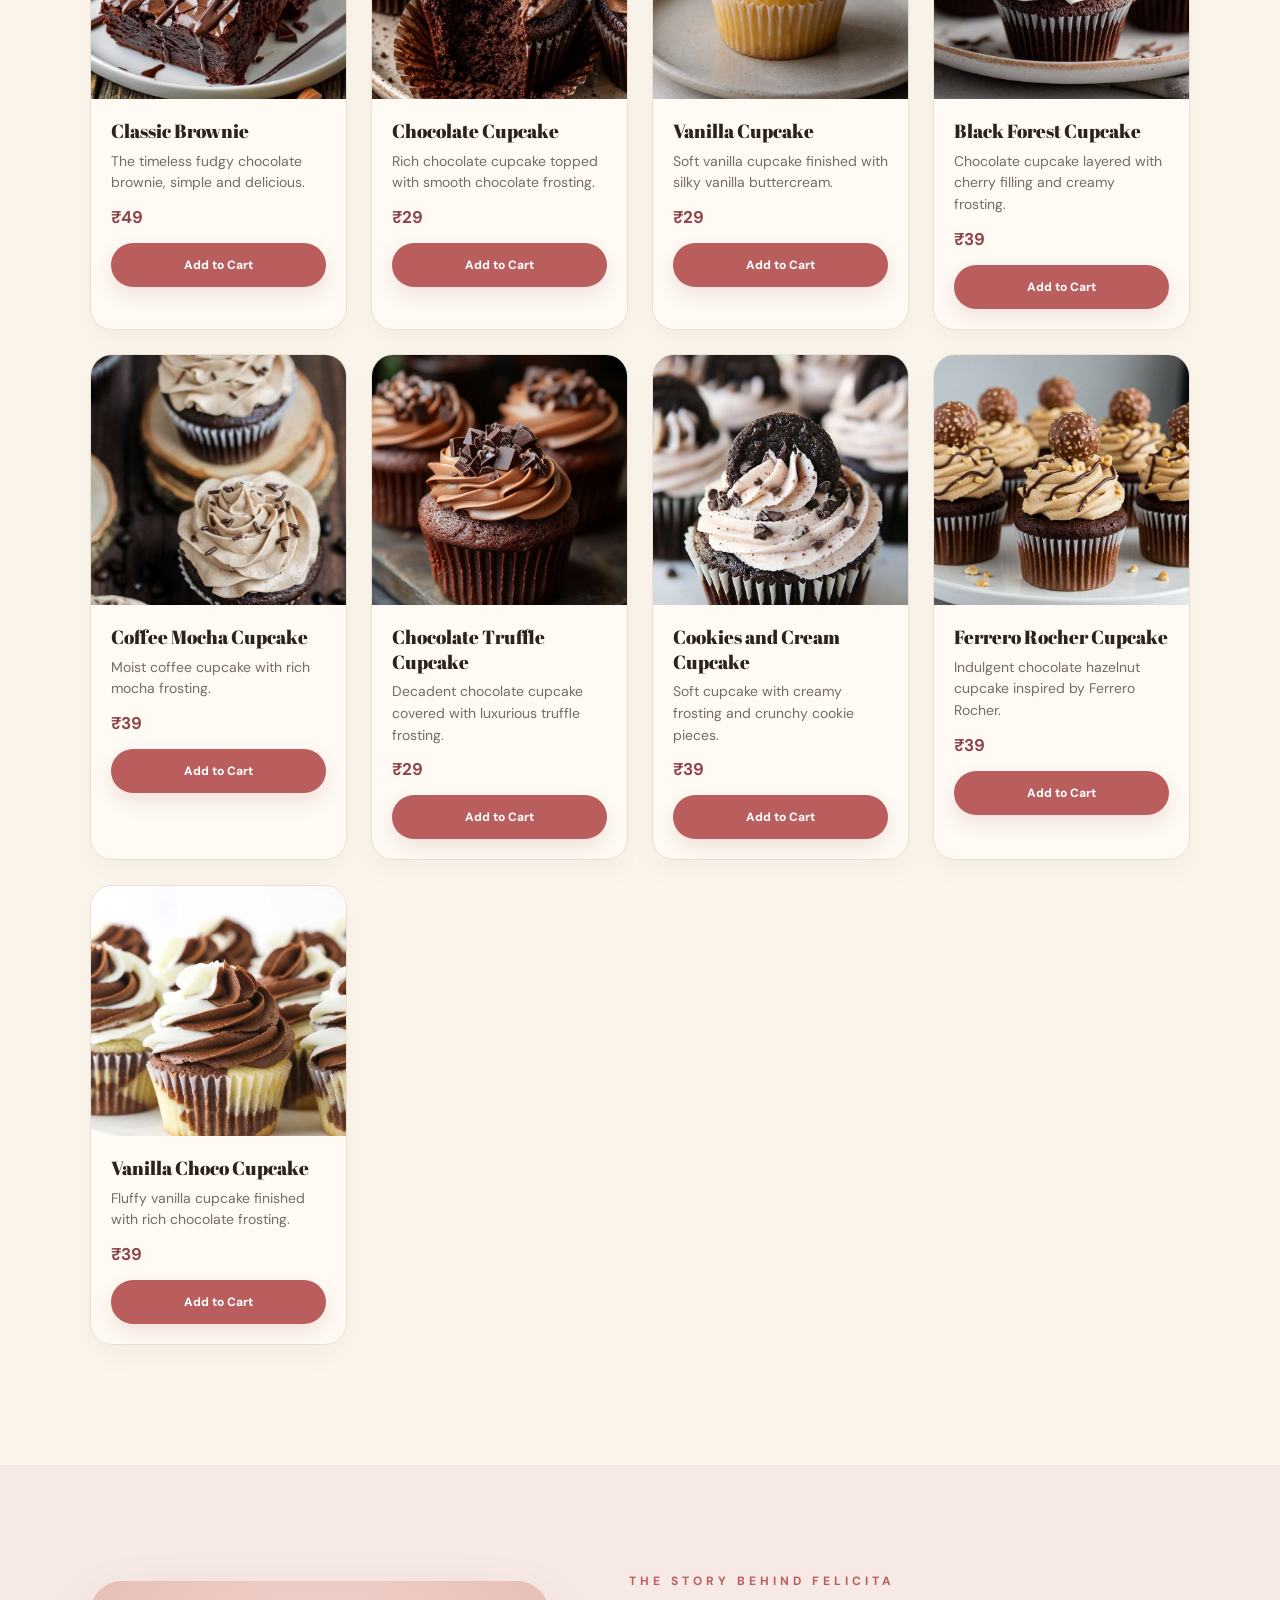
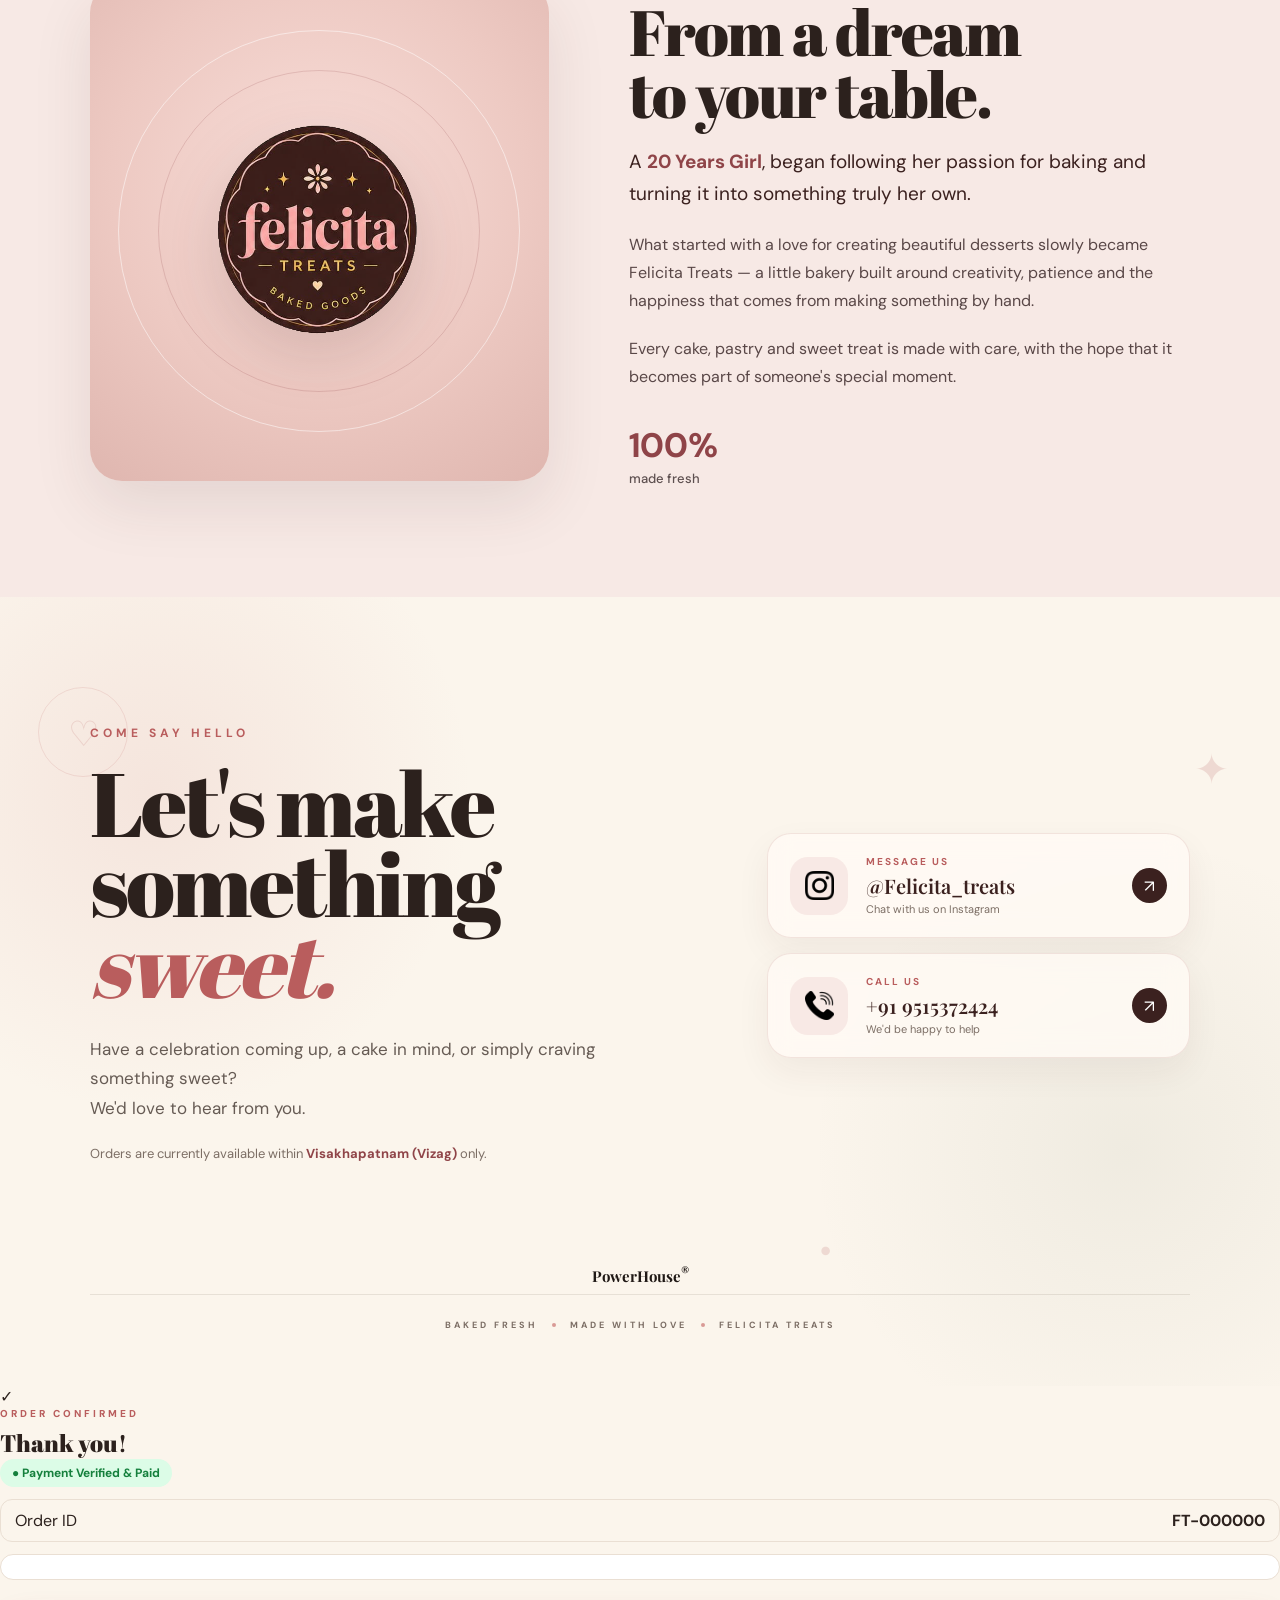
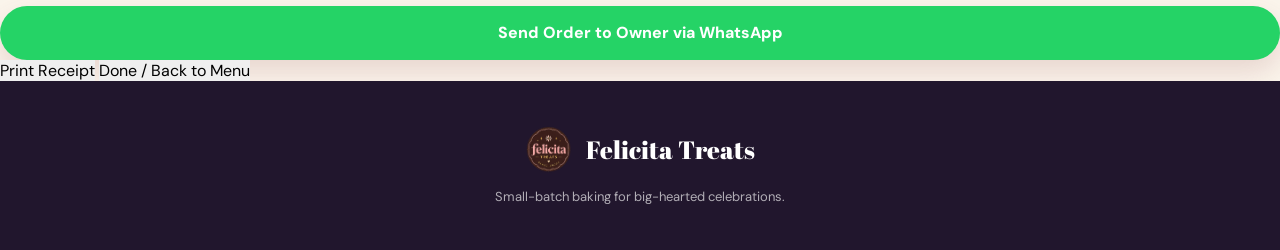
==== commit 2616aef0: "fix: revert UI to original design, restore menu nav and cart adding, keep clean 2-step payment gatew" ====
--- a/index.html
+++ b/index.html
@@ -1,97 +1,75 @@
-<!DOCTYPE html>
+﻿<!DOCTYPE html>
 <html lang="en">
 
 <head>
     <meta charset="UTF-8">
-    <meta name="viewport" content="width=device-width, initial-scale=1.0, viewport-fit=cover">
-    <meta http-equiv="X-UA-Compatible" content="IE=edge">
-
-    <!-- SEO PRIMARY -->
-    <title>Felicita Treats — Artisanal Cakes, Brownies & Cookies in Vizag</title>
-    <meta name="description" content="Order freshly baked cakes, rich brownies, soft-baked cookies and handcrafted cupcakes online in Visakhapatnam. Instant UPI & card payments with fast local Vizag delivery.">
-    <meta name="keywords" content="cake delivery vizag, online bakery visakhapatnam, birthday cakes vizag, bento cakes, custom cupcakes, brownies vizag, felicita treats">
-    <meta name="author" content="Felicita Treats">
-    <meta name="robots" content="index, follow, max-snippet:-1, max-image-preview:large, max-video-preview:-1">
-    <link rel="canonical" href="https://felicitatreats.com/">
-    <meta name="theme-color" content="#fffaf4">
-    <meta name="color-scheme" content="light">
-
-    <!-- SECURITY HINTS -->
-    <meta http-equiv="X-Content-Type-Options" content="nosniff">
-    <meta name="referrer" content="strict-origin-when-cross-origin">
-
-    <!-- OPEN GRAPH / FACEBOOK / WHATSAPP -->
-    <meta property="og:type" content="website">
-    <meta property="og:locale" content="en_IN">
-    <meta property="og:url" content="https://felicitatreats.com/">
-    <meta property="og:site_name" content="Felicita Treats">
-    <meta property="og:title" content="Felicita Treats — Artisanal Cakes & Treats in Vizag">
-    <meta property="og:description" content="Handcrafted cakes, cupcakes, cookies, brownies and pastries baked fresh to order in Visakhapatnam. Instant online ordering with UPI & Cards.">
-    <meta property="og:image" content="https://felicitatreats.com/images/logo1.png">
-    <meta property="og:image:width" content="512">
-    <meta property="og:image:height" content="512">
-    <meta property="og:image:alt" content="Felicita Treats Logo">
-
-    <!-- TWITTER / X -->
-    <meta name="twitter:card" content="summary_large_image">
-    <meta name="twitter:title" content="Felicita Treats — Artisanal Bakery in Visakhapatnam">
-    <meta name="twitter:description" content="Order handcrafted artisanal cakes, brownies & cookies online with fast local Vizag delivery.">
-    <meta name="twitter:image" content="https://felicitatreats.com/images/logo1.png">
-
-    <!-- FAVICON -->
-    <link rel="icon" type="image/png" href="images/logo1.png">
-    <link rel="apple-touch-icon" href="images/logo1.png">
-
-    <!-- PERFORMANCE RESOURCE HINTS -->
+
+    <meta name="viewport" content="width=device-width, initial-scale=1.0">
+
+    <meta
+        name="description"
+        content="Felicita Treats — handcrafted cakes, brownies, cookies, cupcakes and pastries made fresh with love."
+    >
+
+    <title>Felicita Treats</title>
+
+    <!-- GOOGLE FONTS -->
     <link rel="preconnect" href="https://fonts.googleapis.com">
     <link rel="preconnect" href="https://fonts.gstatic.com" crossorigin>
-    <link rel="dns-prefetch" href="https://fonts.googleapis.com">
+
+    <link
+        href="https://fonts.googleapis.com/css2?family=Abril+Fatface&family=DM+Sans:wght@400;500;600;700&family=Playfair+Display:ital,wght@0,500;0,600;0,700;1,500;1,600&display=swap"
+        rel="stylesheet"
+    >
+
+    <!-- STYLES -->
+    <link rel="stylesheet" href="styles.css">
+</head>
+
+<head>
+
+    <meta charset="UTF-8">
+
+    <meta
+        name="viewport"
+        content="width=device-width, initial-scale=1.0"
+    >
+
+    <meta
+        name="description"
+        content="Felicita Treats — handcrafted cakes, brownies, cookies, cupcakes and pastries made fresh with love."
+    >
+
+    <title>Felicita Treats</title>
+
+    <!-- FAVICON -->
+    <link
+        rel="icon"
+        type="image/png"
+        href="images/logo1.png"
+    >
 
     <!-- GOOGLE FONTS -->
-    <link href="https://fonts.googleapis.com/css2?family=Abril+Fatface&family=DM+Sans:wght@400;500;600;700;800&family=Playfair+Display:ital,wght@0,500;0,600;0,700;1,500;1,600&display=swap" rel="stylesheet">
-
-    <!-- STYLES -->
-    <link rel="stylesheet" href="styles.css?v=2.2.0">
-
-    <!-- RAZORPAY CHECKOUT SDK (OPTIONAL GATEWAY) -->
-    <script src="https://checkout.razorpay.com/v1/checkout.js"></script>
-
-    <!-- STRUCTURED DATA (JSON-LD) -->
-    <script type="application/ld+json">
-    {
-      "@context": "https://schema.org",
-      "@type": "Bakery",
-      "name": "Felicita Treats",
-      "image": "https://felicitatreats.com/images/logo1.png",
-      "@id": "https://felicitatreats.com/#bakery",
-      "url": "https://felicitatreats.com/",
-      "priceRange": "₹₹",
-      "servesCuisine": ["Bakery", "Desserts", "Cakes", "Pastries"],
-      "address": {
-        "@type": "PostalAddress",
-        "addressLocality": "Visakhapatnam",
-        "addressRegion": "Andhra Pradesh",
-        "addressCountry": "IN"
-      },
-      "geo": {
-        "@type": "GeoCoordinates",
-        "latitude": 17.6868,
-        "longitude": 83.2185
-      },
-      "openingHoursSpecification": {
-        "@type": "OpeningHoursSpecification",
-        "dayOfWeek": ["Monday", "Tuesday", "Wednesday", "Thursday", "Friday", "Saturday", "Sunday"],
-        "opens": "09:00",
-        "closes": "22:00"
-      },
-      "hasMenu": "https://felicitatreats.com/#shop"
-    }
-    </script>
+    <link rel="preconnect" href="https://fonts.googleapis.com">
+
+    <link
+        rel="preconnect"
+        href="https://fonts.gstatic.com"
+        crossorigin
+    >
+
+    <link
+        href="https://fonts.googleapis.com/css2?family=Abril+Fatface&family=DM+Sans:wght@400;500;600;700&family=Playfair+Display:ital,wght@0,500;0,600;0,700;1,500;1,600&display=swap"
+        rel="stylesheet"
+    >
+
+    <link
+        rel="stylesheet"
+        href="styles.css"
+    >
+
 </head>
-
 <body>
-    <!-- ACCESSIBILITY: SKIP LINK -->
-    <a href="#shop" class="skip-to-content">Skip to menu</a>
 
 
     <!-- =====================================================
@@ -178,64 +156,48 @@
         <img
             src="images/background/cake.png"
             alt=""
-            aria-hidden="true"
-            decoding="async"
             class="floating-dessert dessert-cake dessert-1"
         >
 
         <img
             src="images/background/cake.png"
             alt=""
-            aria-hidden="true"
-            decoding="async"
             class="floating-dessert dessert-cake dessert-2"
         >
 
         <img
             src="images/background/brownie.png"
             alt=""
-            aria-hidden="true"
-            decoding="async"
             class="floating-dessert dessert-brownie dessert-3"
         >
 
         <img
             src="images/background/brownie.png"
             alt=""
-            aria-hidden="true"
-            decoding="async"
             class="floating-dessert dessert-brownie dessert-4"
         >
 
         <img
             src="images/background/cookie.png"
             alt=""
-            aria-hidden="true"
-            decoding="async"
             class="floating-dessert dessert-cookie dessert-5"
         >
 
         <img
             src="images/background/cookie.png"
             alt=""
-            aria-hidden="true"
-            decoding="async"
             class="floating-dessert dessert-cookie dessert-6"
         >
 
         <img
             src="images/background/cupcake.png"
             alt=""
-            aria-hidden="true"
-            decoding="async"
             class="floating-dessert dessert-cupcake dessert-7"
         >
 
         <img
             src="images/background/cupcake.png"
             alt=""
-            aria-hidden="true"
-            decoding="async"
             class="floating-dessert dessert-cupcake dessert-8"
         >
 
@@ -256,7 +218,9 @@
         >
 
             <img
-                src="images/logo1.png" alt="Felicita Treats" class="logo" width="44" height="44" fetchpriority="high"
+                src="images/logo1.png"
+                alt="Felicita Treats"
+                class="logo"
             >
 
             <div class="header-brand-name">
@@ -387,7 +351,9 @@
 
                     <a
                         class="primary-btn"
-                        href="#shop"
+                        href="https://ig.me/m/felicita_treats"
+                        target="_blank"
+                        rel="noopener noreferrer"
                     >
                         Order something sweet
                     </a>
@@ -471,7 +437,8 @@
                     <div class="cake">
 
                         <img
-                            src="images/background/brownie.png" alt="Felicita Signature Brownie" fetchpriority="high" decoding="async"
+                            src="images/background/brownie.png"
+                            alt=""
                         >
 
                     </div>
@@ -614,7 +581,7 @@
                         <img
                             src="images/cakes/choc ck.jpg.jpeg"
                             alt="Chocolate Cake"
-                            loading="lazy" decoding="async"
+                            loading="lazy"
                         >
 
                     </div>
@@ -664,7 +631,7 @@
                         <img
                             src="images/cakes/vnl ck.jpg.jpeg"
                             alt="Vanilla Cake"
-                            loading="lazy" decoding="async"
+                            loading="lazy"
                         >
 
                     </div>
@@ -714,7 +681,7 @@
                         <img
                             src="images/cakes/bts ck.jpg.jpeg"
                             alt="Butterscotch Cake"
-                            loading="lazy" decoding="async"
+                            loading="lazy"
                         >
 
                     </div>
@@ -764,7 +731,7 @@
                         <img
                             src="images/cakes/blk ck.jpg.jpeg"
                             alt="Black Forest Cake"
-                            loading="lazy" decoding="async"
+                            loading="lazy"
                         >
 
                     </div>
@@ -814,7 +781,7 @@
                         <img
                             src="images/cakes/cfmcck.jpg.jpeg"
                             alt="Coffee Mocha Cake"
-                            loading="lazy" decoding="async"
+                            loading="lazy"
                         >
 
                     </div>
@@ -864,7 +831,7 @@
                         <img
                             src="images/cakes/al ck.jpg.jpeg"
                             alt="Almond Cake"
-                            loading="lazy" decoding="async"
+                            loading="lazy"
                         >
 
                     </div>
@@ -914,7 +881,7 @@
                         <img
                             src="images/cakes/kitkat.jpg.jpeg"
                             alt="KitKat Cake"
-                            loading="lazy" decoding="async"
+                            loading="lazy"
                         >
 
                     </div>
@@ -964,7 +931,7 @@
                         <img
                             src="images/cakes/ckcm.jpg.jpeg"
                             alt="Cookies and Cream Cake"
-                            loading="lazy" decoding="async"
+                            loading="lazy"
                         >
 
                     </div>
@@ -1014,7 +981,7 @@
                         <img
                             src="images/cakes/frtnt.jpg.jpeg"
                             alt="Fruit and Nut Cake"
-                            loading="lazy" decoding="async"
+                            loading="lazy"
                         >
 
                     </div>
@@ -1064,7 +1031,7 @@
                         <img
                             src="images/cakes/chips.jpg.jpeg"
                             alt="Choco Chip Cake"
-                            loading="lazy" decoding="async"
+                            loading="lazy"
                         >
 
                     </div>
@@ -1114,7 +1081,7 @@
                         <img
                             src="images/cakes/truffle.jpg.jpeg"
                             alt="Chocolate Truffle Cake"
-                            loading="lazy" decoding="async"
+                            loading="lazy"
                         >
 
                     </div>
@@ -1164,7 +1131,7 @@
                         <img
                             src="images/cakes/achalm.jpg.jpeg"
                             alt="Chocolate Almond Cake"
-                            loading="lazy" decoding="async"
+                            loading="lazy"
                         >
 
                     </div>
@@ -1214,7 +1181,7 @@
                         <img
                             src="images/cakes/frroch.jpg.jpeg"
                             alt="Ferrero Rocher Cake"
-                            loading="lazy" decoding="async"
+                            loading="lazy"
                         >
 
                     </div>
@@ -1264,7 +1231,7 @@
                         <img
                             src="images/cakes/venchoc.jpg.jpeg"
                             alt="Vanilla Chocolate Cake"
-                            loading="lazy" decoding="async"
+                            loading="lazy"
                         >
 
                     </div>
@@ -1314,7 +1281,7 @@
                         <img
                             src="images/cakes/glbice.jpg.jpeg"
                             alt="Gulab Jamun Cake"
-                            loading="lazy" decoding="async"
+                            loading="lazy"
                         >
 
                     </div>
@@ -1364,7 +1331,7 @@
                         <img
                             src= "images/cakes/redck.jpg.jpeg"
                             alt="Red Velvet Cake"
-                            loading="lazy" decoding="async"
+                            loading="lazy"
                         >
 
                     </div>
@@ -1420,7 +1387,7 @@
                         <img
                             src="images/cookies/pck.jpeg"
                             alt="Plain Cookie"
-                            loading="lazy" decoding="async"
+                            loading="lazy"
                         >
 
                     </div>
@@ -1455,7 +1422,7 @@
                         <img
                             src="images/cookies/cck.jpeg"
                             alt="Chocolate Cookie"
-                            loading="lazy" decoding="async"
+                            loading="lazy"
                         >
 
                     </div>
@@ -1490,7 +1457,7 @@
                         <img
                             src="images/cookies/dck.jpeg"
                             alt="Double Chocolate Cookie"
-                            loading="lazy" decoding="async"
+                            loading="lazy"
                         >
 
                     </div>
@@ -1525,7 +1492,7 @@
                         <img
                             src="images/cookies/tck.jpeg"
                             alt="Triple Chocolate Cookie"
-                            loading="lazy" decoding="async"
+                            loading="lazy"
                         >
 
                     </div>
@@ -1560,7 +1527,7 @@
                         <img
                             src="images/cookies/ock.jpeg"
                             alt="Oreo Cookie"
-                            loading="lazy" decoding="async"
+                            loading="lazy"
                         >
 
                     </div>
@@ -1595,7 +1562,7 @@
                         <img
                             src="images/cookies/chck.jpeg"
                             alt="Chocolate Classic Cookie"
-                            loading="lazy" decoding="async"
+                            loading="lazy"
                         >
 
                     </div>
@@ -1630,7 +1597,7 @@
                         <img
                             src="images/cookies/bck.jpeg"
                             alt="Biscoff Cookie"
-                            loading="lazy" decoding="async"
+                            loading="lazy"
                         >
 
                     </div>
@@ -1670,7 +1637,7 @@
                         <img
                             src="images/brownies/ob.jpeg"
                             alt="Oreo Brownie"
-                            loading="lazy" decoding="async"
+                            loading="lazy"
                         >
 
                     </div>
@@ -1705,7 +1672,7 @@
                         <img
                             src="images/brownies/100h.jpeg"
                             alt="100 HR Brownie"
-                            loading="lazy" decoding="async"
+                            loading="lazy"
                         >
 
                     </div>
@@ -1740,7 +1707,7 @@
                         <img
                             src="images/brownies/bb.jpeg"
                             alt="Biscoff Brownie"
-                            loading="lazy" decoding="async"
+                            loading="lazy"
                         >
 
                     </div>
@@ -1775,7 +1742,7 @@
                         <img
                             src="images/brownies/nb.jpeg"
                             alt="Nutella Brownie"
-                            loading="lazy" decoding="async"
+                            loading="lazy"
                         >
 
                     </div>
@@ -1810,7 +1777,7 @@
                         <img
                             src="images/brownies/dcb.jpeg"
                             alt="Double Chocolate Brownie"
-                            loading="lazy" decoding="async"
+                            loading="lazy"
                         >
 
                     </div>
@@ -1845,7 +1812,7 @@
                         <img
                             src="images/brownies/cb.jpeg"
                             alt="Classic Brownie"
-                            loading="lazy" decoding="async"
+                            loading="lazy"
                         >
 
                     </div>
@@ -1885,7 +1852,7 @@
                         <img
                             src="images/cupcakes/cc.jpeg"
                             alt="Chocolate Cupcake"
-                            loading="lazy" decoding="async"
+                            loading="lazy"
                         >
 
                     </div>
@@ -1920,7 +1887,7 @@
                         <img
                             src="images/cupcakes/vc.jpeg"
                             alt="Vanilla Cupcake"
-                            loading="lazy" decoding="async"
+                            loading="lazy"
                         >
 
                     </div>
@@ -1955,7 +1922,7 @@
                         <img
                             src="images/cupcakes/bfc.jpeg"
                             alt="Black Forest Cupcake"
-                            loading="lazy" decoding="async"
+                            loading="lazy"
                         >
 
                     </div>
@@ -1990,7 +1957,7 @@
                         <img
                             src="images/cupcakes/cmc.jpeg"
                             alt="Coffee Mocha Cupcake"
-                            loading="lazy" decoding="async"
+                            loading="lazy"
                         >
 
                     </div>
@@ -2025,7 +1992,7 @@
                         <img
                             src="images/cupcakes/ctc.jpeg"
                             alt="Chocolate Truffle Cupcake"
-                            loading="lazy" decoding="async"
+                            loading="lazy"
                         >
 
                     </div>
@@ -2060,7 +2027,7 @@
                         <img
                             src="images/cupcakes/ccc.jpeg"
                             alt="Cookies and Cream Cupcake"
-                            loading="lazy" decoding="async"
+                            loading="lazy"
                         >
 
                     </div>
@@ -2095,7 +2062,7 @@
                         <img
                             src="images/cupcakes/frc.jpeg"
                             alt="Ferrero Rocher Cupcake"
-                            loading="lazy" decoding="async"
+                            loading="lazy"
                         >
 
                     </div>
@@ -2130,7 +2097,7 @@
                         <img
                             src="images/cupcakes/vcc.jpeg"
                             alt="Vanilla Choco Cupcake"
-                            loading="lazy" decoding="async"
+                            loading="lazy"
                         >
 
                     </div>
@@ -2349,6 +2316,46 @@
 
                             <small>
                                 Chat with us on Instagram
+                            </small>
+
+                        </div>
+
+
+                        <div class="contact-arrow">
+                            ↗
+                        </div>
+
+                    </a>
+
+
+
+                    <a
+                        href="tel:+919515372424"
+                        class="contact-card"
+                    >
+
+                        <div class="contact-card-icon">
+
+                            <img
+                                src="images/call.png"
+                                alt="Phone"
+                            >
+
+                        </div>
+
+
+                        <div class="contact-card-content">
+
+                            <span>
+                                CALL US
+                            </span>
+
+                            <strong>
+                                +91 9515372424
+                            </strong>
+
+                            <small>
+                                We'd be happy to help
                             </small>
 
                         </div>
@@ -2472,337 +2479,185 @@
 
 
     <!-- =====================================================
-         CHECKOUT MODAL
+    <!-- =====================================================
+         CHECKOUT MODAL (2-STEP: DETAILS -> PAYMENT)
          ===================================================== -->
 
     <div class="checkout-backdrop" id="checkoutBackdrop" aria-hidden="true"></div>
 
-    <section class="checkout-panel" id="checkoutPanel" aria-hidden="true" aria-label="Order checkout">
-        <button type="button" class="checkout-close" id="checkoutClose" aria-label="Close">×</button>
+    <section class="checkout-panel" id="checkoutPanel" aria-hidden="true" aria-label="Order details">
+        <button type="button" class="checkout-close" id="checkoutClose" aria-label="Close">&times;</button>
         <p class="cart-eyebrow">SECURE CHECKOUT</p>
-        <h2>Complete Order</h2>
-
-        <!-- Checkout 2-Step Stepper Header -->
-        <div class="checkout-stepper" id="checkoutStepper" role="tablist" aria-label="Checkout Progress">
-            <div class="step-indicator is-active" id="stepIndicator1">
-                <span class="step-num-badge">1</span>
-                <div class="step-text-wrap">
-                    <span class="step-title">Delivery Details</span>
-                    <small class="step-sub">Address & Slot</small>
+        
+        <div class="checkout-step-tabs">
+            <span class="step-tab is-active" id="stepTab1">1. Customer Details</span>
+            <span class="step-arrow">&rarr;</span>
+            <span class="step-tab" id="stepTab2">2. Secure Payment</span>
+        </div>
+
+        <!-- STEP 1: CUSTOMER & DELIVERY DETAILS -->
+        <div class="checkout-step-pane" id="checkoutStep1">
+            <div class="checkout-order" id="checkoutOrder"></div>
+
+            <div class="customer-form">
+                <label>
+                    <span>Full Name *</span>
+                    <input id="customerName" type="text" autocomplete="name" placeholder="Enter your full name" required>
+                    <span class="field-error" id="nameError"></span>
+                </label>
+                <label>
+                    <span>Phone Number *</span>
+                    <input id="customerPhone" type="tel" inputmode="numeric" autocomplete="tel" placeholder="10-digit mobile number" maxlength="10" required>
+                    <span class="field-error" id="phoneError"></span>
+                </label>
+                <label>
+                    <span>Delivery Address & Landmark (Vizag) *</span>
+                    <input id="customerAddress" type="text" autocomplete="street-address" placeholder="Door No, Street, Landmark, Area in Vizag" required>
+                    <span class="field-error" id="addressError"></span>
+                </label>
+                <div class="form-row-2">
+                    <label>
+                        <span>Delivery Date</span>
+                        <input id="deliveryDate" type="date">
+                    </label>
+                    <label>
+                        <span>Delivery Slot</span>
+                        <select id="deliveryTime" class="checkout-select">
+                            <option value="Evening (05:00 PM - 08:30 PM)">Evening (05:00 PM - 08:30 PM)</option>
+                            <option value="Afternoon (01:00 PM - 05:00 PM)">Afternoon (01:00 PM - 05:00 PM)</option>
+                            <option value="Morning (10:00 AM - 01:00 PM)">Morning (10:00 AM - 01:00 PM)</option>
+                        </select>
+                    </label>
                 </div>
-            </div>
-            <div class="step-connector-line" id="stepConnectorLine" aria-hidden="true"></div>
-            <div class="step-indicator" id="stepIndicator2">
-                <span class="step-num-badge">2</span>
-                <div class="step-text-wrap">
-                    <span class="step-title">Payment & Proof</span>
-                    <small class="step-sub">UPI UTR / 3DS Card</small>
+                <label>
+                    <span>Special Instructions / Baker Note (Optional)</span>
+                    <input id="customerNotes" type="text" placeholder="e.g. Message on cake, eggless, etc.">
+                </label>
+            </div>
+
+            <div class="checkout-total">
+                <span>Total</span>
+                <strong id="step1CheckoutTotal">&#8377;0</strong>
+            </div>
+
+            <button type="button" class="cart-checkout-btn" id="proceedToPaymentBtn">Continue to Payment &rarr;</button>
+        </div>
+
+        <!-- STEP 2: PAYMENT ONLY (NO SCANNERS) -->
+        <div class="checkout-step-pane is-hidden" id="checkoutStep2">
+            <div class="delivery-summary-box">
+                <div class="delivery-summary-info">
+                    <strong id="summaryCustomerName">Customer</strong>
+                    <span id="summaryCustomerPhone">Phone</span>
+                    <span id="summaryCustomerAddress">Address</span>
+                    <span id="summaryCustomerSlot">Slot</span>
                 </div>
-            </div>
-        </div>
-
-        <div class="checkout-scroll-area">
-            <!-- ==============================================
-                 STEP 1: DELIVERY & SCHEDULING
-                 ============================================== -->
-            <div class="checkout-step-pane" id="checkoutStep1">
-                <!-- Order Items Summary -->
-                <div class="checkout-section-header">
-                    <span>Items in your cart</span>
+                <button type="button" class="edit-details-link" id="editDetailsBtn">Edit Details</button>
+            </div>
+
+            <div class="payment-method-header">
+                <span>Select Payment Method:</span>
+            </div>
+
+            <div class="payment-methods-grid">
+                <button type="button" class="payment-tab-btn is-active" data-method="upi">
+                    <span>UPI Apps</span>
+                </button>
+                <button type="button" class="payment-tab-btn" data-method="debit">
+                    <span>Debit Card</span>
+                </button>
+                <button type="button" class="payment-tab-btn" data-method="credit">
+                    <span>Credit Card</span>
+                </button>
+            </div>
+
+            <!-- UPI VIEW: 1-Click Direct Apps (NO SCANNERS) -->
+            <div class="payment-method-view" id="upiPaymentView">
+                <p class="payment-sub-note">Tap an app below to complete payment to <strong>9059499756@axl</strong>:</p>
+                <div class="upi-app-buttons-grid">
+                    <button type="button" class="upi-app-btn gpay" id="payViaGPayBtn">
+                        <span class="upi-app-name">Google Pay</span>
+                        <span class="upi-arrow">&rarr;</span>
+                    </button>
+                    <button type="button" class="upi-app-btn phonepe" id="payViaPhonePeBtn">
+                        <span class="upi-app-name">PhonePe</span>
+                        <span class="upi-arrow">&rarr;</span>
+                    </button>
+                    <button type="button" class="upi-app-btn paytm" id="payViaPaytmBtn">
+                        <span class="upi-app-name">Paytm</span>
+                        <span class="upi-arrow">&rarr;</span>
+                    </button>
+                    <button type="button" class="upi-app-btn generic" id="payViaGenericUpiBtn">
+                        <span class="upi-app-name">Other UPI App</span>
+                        <span class="upi-arrow">&rarr;</span>
+                    </button>
                 </div>
-                <div class="checkout-order" id="checkoutOrder"></div>
-
-                <!-- Customer & Delivery Form -->
-                <div class="checkout-section-header">
-                    <span>Delivery Details (Visakhapatnam Only)</span>
+                <div class="upi-vpa-chip">
+                    <span>Bakery UPI ID: <strong>9059499756@axl</strong></span>
+                    <button type="button" class="copy-upi-btn" id="copyUpiBtn">Copy</button>
                 </div>
-                <div class="customer-form" novalidate>
-                    <div class="form-grid-2">
+            </div>
+
+            <!-- DEBIT CARD VIEW -->
+            <div class="payment-method-view is-hidden" id="debitCardPaymentView">
+                <div class="card-inputs-grid">
+                    <label>
+                        <span>Debit Card Number</span>
+                        <input id="debitCardNumber" type="tel" inputmode="numeric" placeholder="4000 1234 5678 9010" maxlength="19">
+                    </label>
+                    <div class="form-row-2">
                         <label>
-                            <span>Full Name *</span>
-                            <input id="customerName" type="text" autocomplete="name" placeholder="Enter your full name" required aria-required="true" aria-describedby="nameError">
-                            <span class="field-error" id="nameError" role="alert" aria-live="polite"></span>
+                            <span>Expiry (MM/YY)</span>
+                            <input id="debitCardExpiry" type="tel" inputmode="numeric" placeholder="MM/YY" maxlength="5">
                         </label>
                         <label>
-                            <span>Phone Number *</span>
-                            <input id="customerPhone" type="tel" inputmode="numeric" autocomplete="tel" placeholder="10-digit mobile number" maxlength="10" required aria-required="true" aria-describedby="phoneError">
-                            <span class="field-error" id="phoneError" role="alert" aria-live="polite"></span>
+                            <span>CVV</span>
+                            <input id="debitCardCvv" type="password" inputmode="numeric" placeholder="***" maxlength="4">
                         </label>
                     </div>
-
                     <label>
-                        <span>Delivery Address & Landmark (Vizag) *</span>
-                        <input id="customerAddress" type="text" autocomplete="street-address" placeholder="Flat / House no, Street, Landmark, Area in Vizag" required aria-required="true" aria-describedby="addressError">
-                        <span class="field-error" id="addressError" role="alert" aria-live="polite"></span>
+                        <span>Cardholder Name</span>
+                        <input id="debitCardHolder" type="text" placeholder="Name on Card">
                     </label>
-
-                    <div class="form-grid-2">
+                </div>
+                <button type="button" class="cart-checkout-btn card-pay-btn" id="payDebitCardBtn">
+                    <span>Pay via Debit Card (3DS Secure)</span>
+                </button>
+            </div>
+
+            <!-- CREDIT CARD VIEW -->
+            <div class="payment-method-view is-hidden" id="creditCardPaymentView">
+                <div class="card-inputs-grid">
+                    <label>
+                        <span>Credit Card Number</span>
+                        <input id="creditCardNumber" type="tel" inputmode="numeric" placeholder="4000 1234 5678 9010" maxlength="19">
+                    </label>
+                    <div class="form-row-2">
                         <label>
-                            <span>Preferred Delivery Date *</span>
-                            <input id="deliveryDate" type="date" required aria-required="true" aria-describedby="dateError">
-                            <span class="field-error" id="dateError" role="alert" aria-live="polite"></span>
+                            <span>Expiry (MM/YY)</span>
+                            <input id="creditCardExpiry" type="tel" inputmode="numeric" placeholder="MM/YY" maxlength="5">
                         </label>
                         <label>
-                            <span>Preferred Delivery Slot *</span>
-                            <select id="deliveryTime" class="checkout-select" required aria-required="true">
-                                <option value="Evening (05:00 PM – 08:30 PM)">Evening (05:00 PM – 08:30 PM)</option>
-                                <option value="Afternoon (01:00 PM – 05:00 PM)">Afternoon (01:00 PM – 05:00 PM)</option>
-                                <option value="Morning (10:00 AM – 01:00 PM)">Morning (10:00 AM – 01:00 PM)</option>
-                                <option value="Express Fresh (Within 60 Mins)">Express Fresh (Within 60 Mins)</option>
-                            </select>
+                            <span>CVV</span>
+                            <input id="creditCardCvv" type="password" inputmode="numeric" placeholder="***" maxlength="4">
                         </label>
                     </div>
-
                     <label>
-                        <span>Baker Notes & Cake Message (Optional)</span>
-                        <input id="customerNotes" type="text" placeholder="e.g. Write 'Happy Birthday Rhea' on cake, extra chocolate sprinkles">
+                        <span>Cardholder Name</span>
+                        <input id="creditCardHolder" type="text" placeholder="Name on Card">
                     </label>
                 </div>
-
-                <!-- Price Preview Strip -->
-                <div class="checkout-breakdown step1-preview-breakdown">
-                    <div class="checkout-total">
-                        <span>Total Payable</span>
-                        <strong id="step1CheckoutTotal">₹0</strong>
-                    </div>
-                    <small class="step1-delivery-badge">✓ Free Artisanal Box & Free Vizag Delivery Included</small>
-                </div>
-
-                <div class="step-footer-actions">
-                    <button type="button" class="cart-checkout-btn direct-pay-btn" id="proceedToPaymentBtn">
-                        <span>Proceed to Payment</span>
-                        <span class="btn-arrow" aria-hidden="true">➔</span>
-                    </button>
-                    <p class="checkout-secure-note">🔒 Step 1 of 2 • No charge yet until payment proof is verified</p>
-                </div>
-            </div>
-
-            <!-- ==============================================
-                 STEP 2: PAYMENT & VERIFICATION
-                 ============================================== -->
-            <div class="checkout-step-pane is-hidden" id="checkoutStep2">
-                <!-- Delivery Summary Review Card -->
-                <div class="delivery-review-card">
-                    <div class="review-card-head">
-                        <span class="review-label">📍 DELIVERING TO</span>
-                        <button type="button" class="btn-edit-details" id="editDetailsBtn">✏️ Edit Details</button>
-                    </div>
-                    <div class="review-card-body">
-                        <strong id="summaryCustomerName">—</strong>
-                        <p id="summaryCustomerPhone">—</p>
-                        <p id="summaryCustomerAddress">—</p>
-                        <p class="summary-slot-pill" id="summaryCustomerSlot">📅 —</p>
-                    </div>
-                </div>
-
-                <!-- Select Payment Method -->
-                <div class="checkout-section-header">
-                    <span>Select Payment Gateway</span>
-                </div>
-                <div class="payment-methods" id="paymentMethods" role="radiogroup" aria-label="Payment Method">
-                    <!-- UPI Direct Apps Option -->
-                    <label class="payment-card is-selected" data-method="upi">
-                        <input type="radio" name="paymentOption" value="upi" checked>
-                        <div class="payment-card-body">
-                            <div class="payment-card-top">
-                                <span class="pay-method-pill">⚡ 1-Click Redirect</span>
-                                <strong>UPI Direct Apps</strong>
-                            </div>
-                            <p>Google Pay, PhonePe, Paytm, BHIM (Direct App Opening)</p>
-                        </div>
-                        <div class="payment-radio-mark" aria-hidden="true">✓</div>
-                    </label>
-
-                    <!-- Debit Card Option -->
-                    <label class="payment-card" data-method="debit">
-                        <input type="radio" name="paymentOption" value="debit">
-                        <div class="payment-card-body">
-                            <div class="payment-card-top">
-                                <span class="pay-method-pill">Debit</span>
-                                <strong>Debit Card</strong>
-                            </div>
-                            <p>Visa, MasterCard, RuPay Debit (Bank 3D-Secure)</p>
-                        </div>
-                        <div class="payment-radio-mark" aria-hidden="true">✓</div>
-                    </label>
-
-                    <!-- Credit Card Option -->
-                    <label class="payment-card" data-method="credit">
-                        <input type="radio" name="paymentOption" value="credit">
-                        <div class="payment-card-body">
-                            <div class="payment-card-top">
-                                <span class="pay-method-pill">Credit</span>
-                                <strong>Credit Card</strong>
-                            </div>
-                            <p>Visa, MasterCard, RuPay, Amex (Bank 3D-Secure)</p>
-                        </div>
-                        <div class="payment-radio-mark" aria-hidden="true">✓</div>
-                    </label>
-                </div>
-
-                <!-- Dynamic Payment Views -->
-                <div class="payment-details-box" id="paymentDetailsBox">
-                    <!-- UPI Direct View (NO SCANNERS - 1-Click App Redirection) -->
-                    <div class="payment-view" id="upiPaymentView">
-                        <div class="upi-redirect-header">
-                            <p class="upi-redirect-instruction">
-                                Tap your preferred UPI app to open it directly with <strong>₹<span id="upiAmountText">0</span></strong> pre-filled:
-                            </p>
-                        </div>
-
-                        <div class="upi-app-buttons-grid">
-                            <!-- Google Pay -->
-                            <button type="button" class="upi-app-action-btn gpay-action-btn" id="payViaGPayBtn">
-                                <div class="upi-app-left">
-                                    <span class="upi-app-badge gpay-badge">GPay</span>
-                                    <div class="upi-app-info">
-                                        <strong>Google Pay</strong>
-                                        <small>Instant App Redirect</small>
-                                    </div>
-                                </div>
-                                <span class="app-redirect-arrow">➔</span>
-                            </button>
-
-                            <!-- PhonePe -->
-                            <button type="button" class="upi-app-action-btn phonepe-action-btn" id="payViaPhonePeBtn">
-                                <div class="upi-app-left">
-                                    <span class="upi-app-badge phonepe-badge">पे</span>
-                                    <div class="upi-app-info">
-                                        <strong>PhonePe</strong>
-                                        <small>Instant App Redirect</small>
-                                    </div>
-                                </div>
-                                <span class="app-redirect-arrow">➔</span>
-                            </button>
-
-                            <!-- Paytm -->
-                            <button type="button" class="upi-app-action-btn paytm-action-btn" id="payViaPaytmBtn">
-                                <div class="upi-app-left">
-                                    <span class="upi-app-badge paytm-badge">Paytm</span>
-                                    <div class="upi-app-info">
-                                        <strong>Paytm UPI</strong>
-                                        <small>Instant App Redirect</small>
-                                    </div>
-                                </div>
-                                <span class="app-redirect-arrow">➔</span>
-                            </button>
-
-                            <!-- Any Other UPI App -->
-                            <button type="button" class="upi-app-action-btn generic-action-btn" id="payViaGenericUpiBtn">
-                                <div class="upi-app-left">
-                                    <span class="upi-app-badge generic-badge">UPI</span>
-                                    <div class="upi-app-info">
-                                        <strong>Any Other UPI App</strong>
-                                        <small>BHIM, CRED, Amazon Pay</small>
-                                    </div>
-                                </div>
-                                <span class="app-redirect-arrow">➔</span>
-                            </button>
-                        </div>
-
-                        <div class="upi-vpa-copy-pill">
-                            <div>
-                                <small>Bakery Official UPI ID</small>
-                                <strong id="upiVpaValue">9059499756@axl</strong>
-                            </div>
-                            <button type="button" class="copy-pill-btn" id="copyUpiBtn">Copy ID</button>
-                        </div>
-
-                        <p class="upi-flow-hint">
-                            🛡️ <strong>Payment Verification:</strong> Once you tap an app and complete the transfer, our secure gateway will verify bank receipt before confirming your order.
-                        </p>
-                    </div>
-
-                    <!-- Debit Card View -->
-                    <div class="payment-view is-hidden" id="debitCardPaymentView">
-                        <div class="card-inputs-grid">
-                            <label class="full-span">
-                                <span>Debit Card Number</span>
-                                <input id="debitCardNumber" type="text" inputmode="numeric" placeholder="4111 2222 3333 4444" maxlength="19" aria-describedby="debitCardError">
-                            </label>
-                            <label>
-                                <span>Expiry (MM/YY)</span>
-                                <input id="debitCardExpiry" type="text" inputmode="numeric" placeholder="MM/YY" maxlength="5">
-                            </label>
-                            <label>
-                                <span>CVV</span>
-                                <input id="debitCardCvv" type="password" inputmode="numeric" placeholder="•••" maxlength="4">
-                            </label>
-                            <label class="full-span">
-                                <span>Name on Debit Card</span>
-                                <input id="debitCardHolder" type="text" placeholder="Cardholder's Full Name">
-                            </label>
-                            <div class="full-span">
-                                <span class="field-error" id="debitCardError" role="alert" aria-live="polite"></span>
-                            </div>
-                            <div class="full-span">
-                                <button type="button" class="cart-checkout-btn direct-pay-btn" id="payDebitCardBtn">
-                                    <span>Proceed to Bank 3DS OTP</span>
-                                    <span class="btn-arrow" aria-hidden="true">➔</span>
-                                </button>
-                            </div>
-                        </div>
-                    </div>
-
-                    <!-- Credit Card View -->
-                    <div class="payment-view is-hidden" id="creditCardPaymentView">
-                        <div class="card-inputs-grid">
-                            <label class="full-span">
-                                <span>Credit Card Number</span>
-                                <input id="creditCardNumber" type="text" inputmode="numeric" placeholder="5241 3333 4444 5555" maxlength="19" aria-describedby="creditCardError">
-                            </label>
-                            <label>
-                                <span>Expiry (MM/YY)</span>
-                                <input id="creditCardExpiry" type="text" inputmode="numeric" placeholder="MM/YY" maxlength="5">
-                            </label>
-                            <label>
-                                <span>CVV</span>
-                                <input id="creditCardCvv" type="password" inputmode="numeric" placeholder="•••" maxlength="4">
-                            </label>
-                            <label class="full-span">
-                                <span>Name on Credit Card</span>
-                                <input id="creditCardHolder" type="text" placeholder="Cardholder's Full Name">
-                            </label>
-                            <div class="full-span">
-                                <span class="field-error" id="creditCardError" role="alert" aria-live="polite"></span>
-                            </div>
-                            <div class="full-span">
-                                <button type="button" class="cart-checkout-btn direct-pay-btn" id="payCreditCardBtn">
-                                    <span>Proceed to Bank 3DS OTP</span>
-                                    <span class="btn-arrow" aria-hidden="true">➔</span>
-                                </button>
-                            </div>
-                        </div>
-                    </div>
-                </div>
-
-                <!-- Price Breakdown -->
-                <div class="checkout-breakdown">
-                    <div class="breakdown-line">
-                        <span>Cart Subtotal</span>
-                        <strong id="checkoutSubtotal">₹0</strong>
-                    </div>
-                    <div class="breakdown-line">
-                        <span>Fresh Baking & Eco Box</span>
-                        <span class="badge-free">FREE</span>
-                    </div>
-                    <div class="breakdown-line">
-                        <span>Vizag Delivery</span>
-                        <span class="badge-free">FREE</span>
-                    </div>
-                    <div class="checkout-total">
-                        <span>Total Amount</span>
-                        <strong id="checkoutTotal">₹0</strong>
-                    </div>
-                </div>
-
-                <div class="checkout-footer-nav">
-                    <button type="button" class="btn-step-back" id="backToStep1Btn">
-                        ← Back to Details
-                    </button>
-                </div>
-                <p class="checkout-secure-note">🔒 Bank-grade 256-bit SSL encryption • Verified real-time payment</p>
-            </div>
+                <button type="button" class="cart-checkout-btn card-pay-btn" id="payCreditCardBtn">
+                    <span>Pay via Credit Card (3DS Secure)</span>
+                </button>
+            </div>
+
+            <div class="checkout-total">
+                <span>Total</span>
+                <strong id="checkoutTotal">&#8377;0</strong>
+            </div>
+
+            <button type="button" class="secondary-action-btn back-btn" id="backToStep1Btn">&larr; Back to Delivery Details</button>
         </div>
     </section>
 
@@ -2810,264 +2665,103 @@
          PAYMENT GATEWAY REAL-TIME VERIFICATION MODAL
          ===================================================== -->
     <div class="gateway-verify-backdrop" id="gatewayVerifyModal" aria-hidden="true">
-        <div class="gateway-verify-dialog" role="dialog" aria-modal="true" aria-labelledby="gatewayDialogTitle">
+        <div class="gateway-verify-dialog" role="dialog" aria-modal="true" aria-labelledby="gatewayAppTitle">
+            <button type="button" class="gateway-close-x" id="gatewayCancelXBtn" aria-label="Cancel Payment">&times;</button>
+
             <div class="gateway-dialog-header">
-                <div class="gateway-brand-block">
-                    <span class="gateway-shield-icon">🛡️</span>
-                    <div>
-                        <h3 id="gatewayDialogTitle">Felicita Treats Payment Gateway</h3>
-                        <p class="gateway-subtitle">Bank Settlement & Real-Time Verification</p>
-                    </div>
+                <span class="gateway-badge-secure">SECURE UPI GATEWAY</span>
+                <h3 id="gatewayAppTitle">UPI Payment Verification</h3>
+                <p id="gatewayStatusSub">Please approve the transfer in your app, then enter the Bank UTR reference.</p>
+            </div>
+
+            <div class="gateway-amount-box">
+                <span>Payable Amount</span>
+                <strong id="gatewayPayableAmount">&#8377;0</strong>
+            </div>
+
+            <div class="gateway-timer-line">
+                <span>Session Expires In:</span>
+                <strong id="gatewayTimerCount">04:59</strong>
+            </div>
+
+            <div class="gateway-utr-section">
+                <label for="gatewayUtrInput">Enter 12-Digit Bank Reference / UTR Number *</label>
+                <div class="gateway-utr-wrap">
+                    <input id="gatewayUtrInput" type="tel" inputmode="numeric" maxlength="12" placeholder="e.g. 431289123456" autocomplete="off">
+                    <span class="utr-counter" id="gatewayUtrCount">0 / 12</span>
                 </div>
-                <button type="button" class="gateway-close-x" id="gatewayCancelXBtn" aria-label="Cancel Payment">×</button>
-            </div>
-
-            <div class="gateway-dialog-body">
-                <div class="gateway-summary-box">
-                    <div class="gateway-row">
-                        <span>Merchant:</span>
-                        <strong>Felicita Treats Visakhapatnam</strong>
-                    </div>
-                    <div class="gateway-row">
-                        <span>Payable Amount:</span>
-                        <strong class="gateway-amount" id="gatewayPayableAmount">₹0</strong>
-                    </div>
-                    <div class="gateway-row">
-                        <span>Selected App:</span>
-                        <strong id="gatewayAppTitle">Google Pay</strong>
-                    </div>
-                    <div class="gateway-row">
-                        <span>Official UPI ID:</span>
-                        <strong>9059499756@axl</strong>
-                    </div>
-                </div>
-
-                <!-- Live Status Radar -->
-                <div class="gateway-status-radar">
-                    <div class="radar-pulse"></div>
-                    <div class="radar-status-text" id="gatewayStatusHeadline">
-                        Redirecting to UPI Application...
-                    </div>
-                    <p class="radar-sub-text" id="gatewayStatusSub">
-                        Please approve the payment of <strong id="gatewayPromptAmount">₹0</strong> in your UPI app.
-                    </p>
-                    <div class="gateway-countdown">
-                        Gateway session expires in: <strong id="gatewayTimerCount">04:59</strong>
-                    </div>
-                </div>
-
-                <!-- Step-by-Step Gateway Verification -->
-                <div class="gateway-verify-form" id="gatewayVerifySection">
-                    <label for="gatewayUtrInput" class="gateway-input-label">
-                        <span>Enter 12-Digit Bank Reference / UTR Number to Verify:</span>
-                    </label>
-                    <div class="gateway-input-wrap">
-                        <input
-                            id="gatewayUtrInput"
-                            type="text"
-                            inputmode="numeric"
-                            maxlength="12"
-                            placeholder="e.g. 420198421039"
-                            autocomplete="off"
-                        >
-                        <span class="gateway-utr-count" id="gatewayUtrCount">0 / 12</span>
-                    </div>
-                    <p class="gateway-help-note">
-                        💡 Found in your GPay / PhonePe / Paytm payment receipt under <em>"UPI Transaction ID"</em> or <em>"UTR"</em> once transfer is complete.
-                    </p>
-                    <span class="field-error" id="gatewayErrorMsg" role="alert" aria-live="polite"></span>
-
-                    <button type="button" class="gateway-confirm-btn" id="gatewayConfirmVerifyBtn">
-                        <span class="btn-spinner" id="gatewaySpinner" aria-hidden="true"></span>
-                        <span id="gatewayVerifyBtnLabel">Verify Payment & Confirm Order</span>
-                    </button>
-                </div>
-            </div>
-
-            <div class="gateway-dialog-footer">
-                <button type="button" class="gateway-cancel-btn" id="gatewayCancelPaymentBtn">
-                    ✕ Cancel Payment (No Money Deducted)
+                <small class="utr-help-hint">Found on your Google Pay / PhonePe / Paytm / Bank payment receipt.</small>
+                <div class="gateway-error-msg" id="gatewayErrorMsg" role="alert"></div>
+            </div>
+
+            <div class="gateway-action-buttons">
+                <button type="button" class="cart-checkout-btn" id="gatewayConfirmVerifyBtn">
+                    <span class="btn-spinner" id="gatewaySpinner"></span>
+                    <span id="gatewayVerifyBtnLabel">Verify Payment & Confirm Order</span>
                 </button>
+                <button type="button" class="secondary-action-btn" id="gatewayCancelPaymentBtn">Cancel Payment (Do Not Place)</button>
             </div>
         </div>
     </div>
 
     <!-- =====================================================
-         BANK 3D-SECURE OTP MODAL (SIMULATED CARD VERIFICATION)
+         CARD 3D-SECURE 2.0 OTP MODAL
          ===================================================== -->
-    <div class="bank-otp-backdrop" id="bankOtpBackdrop" aria-hidden="true">
-        <div class="bank-otp-dialog" id="bankOtpDialog" role="dialog" aria-modal="true" aria-labelledby="bankDialogTitle">
-            <div class="bank-dialog-header">
-                <div class="bank-brand-block">
-                    <span class="bank-security-icon">🛡️</span>
-                    <div>
-                        <h3 id="bankDialogTitle">Verified by Visa / RuPay Secure</h3>
-                        <p class="bank-subtitle">Issuing Bank 3D-Secure 2.0 Authentication</p>
-                    </div>
-                </div>
-                <button type="button" class="bank-close-x" id="bankCloseBtn" aria-label="Cancel Authentication">×</button>
-            </div>
-
-            <div class="bank-dialog-body">
-                <div class="bank-order-summary">
-                    <div class="bank-summary-row">
-                        <span>Merchant:</span>
-                        <strong>Felicita Treats Visakhapatnam</strong>
-                    </div>
-                    <div class="bank-summary-row">
-                        <span>Transaction Amount:</span>
-                        <strong class="bank-amount" id="bankAuthAmount">₹0</strong>
-                    </div>
-                    <div class="bank-summary-row">
-                        <span>Card:</span>
-                        <strong id="bankAuthCardNumber">•••• •••• •••• 4242</strong>
-                    </div>
-                </div>
-
-                <div class="bank-auth-prompt">
-                    <p>A 6-digit One-Time Passcode (OTP) has been sent to your bank-registered mobile number ending in <strong>•••• 8421</strong>.</p>
-                </div>
-
-                <div class="bank-otp-input-area">
-                    <label for="bankOtpInput">Enter 6-Digit Bank OTP:</label>
-                    <div class="bank-otp-input-wrap">
-                        <input
-                            id="bankOtpInput"
-                            type="text"
-                            inputmode="numeric"
-                            maxlength="6"
-                            placeholder="• • • • • •"
-                            autocomplete="one-time-code"
-                        >
-                    </div>
-                    <span class="field-error" id="bankOtpError" role="alert" aria-live="polite"></span>
-                    <p class="bank-demo-badge">
-                        💡 <em>Demo Authentication:</em> Enter <strong>123456</strong> (or any 6 digits) to authorize.
-                    </p>
-                </div>
-
-                <div class="bank-timer-wrap">
-                    <span>Resend OTP in: <strong id="bankTimerCount">00:45</strong></span>
-                    <button type="button" class="bank-resend-link" id="bankResendBtn" disabled>Resend OTP</button>
-                </div>
-            </div>
-
-            <div class="bank-dialog-footer">
-                <button type="button" class="bank-auth-submit-btn" id="bankOtpSubmitBtn">
-                    <span class="btn-spinner" id="bankAuthSpinner" aria-hidden="true"></span>
+    <div class="gateway-verify-backdrop" id="bankOtpBackdrop" aria-hidden="true">
+        <div class="gateway-verify-dialog card-otp-dialog" role="dialog" aria-modal="true">
+            <button type="button" class="gateway-close-x" id="bankCloseBtn" aria-label="Cancel">&times;</button>
+            <div class="gateway-dialog-header">
+                <span class="gateway-badge-secure">3D-SECURE 2.0 BANK AUTHENTICATION</span>
+                <h3>Issuing Bank Verification</h3>
+                <p>An authentication code was sent to your registered mobile.</p>
+            </div>
+            <div class="gateway-amount-box">
+                <span>Authorized Amount</span>
+                <strong id="bankAuthAmount">&#8377;0</strong>
+            </div>
+            <div class="gateway-utr-section">
+                <label for="bankOtpInput">Enter 6-Digit Bank OTP (Demo: 123456)</label>
+                <input id="bankOtpInput" type="tel" inputmode="numeric" maxlength="6" placeholder="123456" class="otp-input">
+                <div class="gateway-error-msg" id="bankOtpError" role="alert"></div>
+            </div>
+            <div class="gateway-action-buttons">
+                <button type="button" class="cart-checkout-btn" id="bankOtpSubmitBtn">
                     <span id="bankSubmitBtnLabel">Authorize & Pay</span>
                 </button>
-                <button type="button" class="bank-auth-cancel-btn" id="bankOtpCancelBtn">
-                    Cancel Transaction
-                </button>
+                <button type="button" class="secondary-action-btn" id="bankOtpCancelBtn">Cancel Transaction</button>
             </div>
         </div>
     </div>
 
-
     <!-- =====================================================
-         ORDER SUCCESS / CONFIRMATION RECEIPT
+         ORDER SUCCESS CONFIRMATION MODAL
          ===================================================== -->
-
     <div class="order-success-backdrop" id="orderSuccessBackdrop" aria-hidden="true"></div>
 
-    <section class="order-success-panel" id="orderSuccessPanel" aria-hidden="true" aria-label="Order confirmed receipt">
-        <button type="button" class="checkout-close" id="closeSuccessXBtn" aria-label="Close">×</button>
-
-        <div class="order-success-header">
-            <div class="order-success-badge" aria-hidden="true">✓</div>
-            <p class="cart-eyebrow">ORDER CONFIRMED</p>
-            <h2 id="successGreeting">Order Confirmed!</h2>
-            <p class="order-success-sub">Thank you for choosing Felicita Treats! Your order has been placed and our bakers are crafting your fresh treats with love.</p>
+    <section class="order-success-panel" id="orderSuccessPanel" aria-hidden="true" aria-label="Order confirmed">
+        <div class="order-success-icon" aria-hidden="true">&#10003;</div>
+        <p class="cart-eyebrow">ORDER CONFIRMED</p>
+        <h2 id="successGreeting">Thank you!</h2>
+        
+        <div class="receipt-verified-badge" id="successPaymentStatus">
+            &#9679; Payment Verified & Paid
         </div>
 
-        <div class="receipt-card" id="printableReceipt">
-            <div class="receipt-top">
-                <div class="receipt-brand">
-                    <span class="receipt-brand-name">Felicita Treats</span>
-                    <span class="receipt-tagline">Small-batch artisanal baking • Visakhapatnam</span>
-                </div>
-                <div class="receipt-order-tag">
-                    <span>ORDER ID</span>
-                    <strong id="successOrderId">FT-000000</strong>
-                </div>
-            </div>
-
-            <div class="receipt-status-banner" id="successStatusBanner">
-                <span class="status-dot">●</span>
-                <span id="successPaymentStatus">Payment Verified via Gateway</span>
-            </div>
-
-            <div class="receipt-meta-grid">
-                <div class="meta-item">
-                    <span>Customer Name</span>
-                    <strong id="successCustomerName">—</strong>
-                </div>
-                <div class="meta-item">
-                    <span>Phone Number</span>
-                    <strong id="successCustomerPhone">—</strong>
-                </div>
-                <div class="meta-item full-width">
-                    <span>Delivery Address (Vizag)</span>
-                    <strong id="successDeliveryAddress">—</strong>
-                </div>
-                <div class="meta-item">
-                    <span>Preferred Delivery Schedule</span>
-                    <strong id="successDeliverySchedule">—</strong>
-                </div>
-                <div class="meta-item">
-                    <span>Order Date</span>
-                    <strong id="successOrderDate">—</strong>
-                </div>
-            </div>
-
-            <div class="receipt-items-heading">Ordered Treats</div>
-            <div class="receipt-items-table" id="successItemsTable"></div>
-
-            <div class="receipt-summary-box">
-                <div class="receipt-summary-row">
-                    <span>Subtotal</span>
-                    <strong id="successReceiptSubtotal">₹0</strong>
-                </div>
-                <div class="receipt-summary-row">
-                    <span>Delivery & Packaging</span>
-                    <span class="badge-free">FREE</span>
-                </div>
-                <div class="receipt-summary-row total-row">
-                    <span>Grand Total</span>
-                    <strong id="successReceiptTotal">₹0</strong>
-                </div>
-            </div>
+        <div class="order-success-id-box">
+            <span>Order ID</span>
+            <strong id="successOrderId">FT-000000</strong>
         </div>
 
-        <!-- WHATSAPP OWNER NOTIFICATION CARD -->
-        <div class="whatsapp-notify-card" id="whatsappNotifyCard">
-            <div class="whatsapp-notify-icon" aria-hidden="true">
-                <svg viewBox="0 0 24 24" width="22" height="22" fill="currentColor">
-                    <path d="M17.472 14.382c-.301-.15-1.78-.877-2.056-.977-.275-.1-.475-.15-.675.15-.2.3-.775.977-.95 1.177-.175.2-.35.225-.65.075-.3-.15-1.266-.467-2.412-1.488-.892-.796-1.493-1.78-1.668-2.08-.175-.3-.019-.462.131-.611.136-.134.301-.35.451-.525.15-.175.2-.3.3-.5.1-.2.05-.375-.025-.525-.075-.15-.675-1.625-.925-2.225-.244-.585-.492-.505-.675-.514l-.576-.01c-.2 0-.525.075-.8.375-.275.3-1.05 1.026-1.05 2.502 0 1.476 1.075 2.901 1.225 3.101.15.2 2.115 3.23 5.124 4.53 3.01 1.3 3.01.867 3.56.817.55-.05 1.78-.727 2.03-1.428.25-.701.25-1.302.175-1.428-.075-.125-.275-.2-.575-.35z"/>
-                    <path d="M12 2C6.48 2 2 6.48 2 12c0 1.94.55 3.75 1.5 5.3L2 22l4.88-1.46C8.36 21.49 10.12 22 12 22c5.52 0 10-4.48 10-10S17.52 2 12 2zm0 18.2c-1.62 0-3.13-.48-4.41-1.3l-.32-.2-3.27.98.99-3.19-.21-.34C3.89 14.86 3.4 13.48 3.4 12c0-4.74 3.86-8.6 8.6-8.6 4.74 0 8.6 3.86 8.6 8.6 0 4.74-3.86 8.6-8.6 8.6z"/>
-                </svg>
-            </div>
-            <div class="whatsapp-notify-body">
-                <div class="whatsapp-notify-title">WhatsApp Order Dispatched to Owner</div>
-                <div class="whatsapp-notify-desc">A WhatsApp message with complete order details has been generated for the bakery owner (<span class="owner-num-highlight">+91 9515372424</span>).</div>
-            </div>
-            <a href="#" target="_blank" rel="noopener noreferrer" class="whatsapp-notify-action-btn" id="openWhatsAppNotifyBtn">
-                Send to WhatsApp ➔
+        <div class="receipt-details-list" id="successOrderSummaryBox"></div>
+
+        <div class="order-success-actions">
+            <a class="cart-checkout-btn whatsapp-action-btn" id="openWhatsAppNotifyBtn" href="#" target="_blank" rel="noopener">
+                Send Order to Owner via WhatsApp
             </a>
-        </div>
-
-        <div class="order-success-actions">
-            <button type="button" class="cart-checkout-btn print-btn" id="printReceiptBtn">
-                🖨️ Print / Save Receipt
-            </button>
-            <button type="button" class="secondary-action-btn continue-shop-btn" id="closeSuccessBtn">
-                ← Back to Menu / Continue Shopping
-            </button>
+            <button type="button" class="secondary-action-btn" id="printReceiptBtn">Print Receipt</button>
+            <button type="button" class="secondary-action-btn" id="closeSuccessBtn">Done / Back to Menu</button>
         </div>
     </section>
-
-
     <!-- =====================================================
          FOOTER
          ===================================================== -->
@@ -3099,12 +2793,6 @@
                 Small-batch baking for
                 big-hearted celebrations.
             </p>
-
-            <div class="footer-owner-section">
-                <a href="admin.html" class="footer-owner-btn" title="Owner Admin Portal">
-                    <span aria-hidden="true">🔒</span> Owner Portal
-                </a>
-            </div>
 
         </div>
 
@@ -3127,7 +2815,7 @@
 
     <!-- JAVASCRIPT -->
 
-    <script src="script.js?v=2.2.0"></script>
+    <script src="script.js"></script>
 
 </body>
 
--- a/styles.css
+++ b/styles.css
@@ -1,4 +1,4 @@
-/* =========================================================
+﻿/* =========================================================
    FELICITA TREATS
    COMPLETE WEBSITE STYLES
    ========================================================= */
@@ -1915,149 +1915,58 @@
    ========================================================= */
 
 /* =========================================================
-   CART PRODUCT ACTIONS & QUANTITY / DYNAMIC PRICING
+   CART PRODUCT ACTIONS
    ========================================================= */
 
-.product-card {
+.product-actions {
+    margin-top: 15px;
+}
+
+.product-card .add-to-cart-btn {
+    width: 100%;
+    min-height: 44px;
+    border: 0;
+    border-radius: 999px;
+    background: var(--rose);
+    color: #fff;
+    font-size: 12px;
+    font-weight: 800;
+    box-shadow: 0 9px 20px rgba(143,68,72,.13);
+    transition: transform .25s ease, background .25s ease, box-shadow .25s ease;
+    cursor: pointer;
+}
+
+.product-card .add-to-cart-btn:hover {
+    transform: translateY(-2px);
+    background: var(--rose-dark);
+    box-shadow: 0 12px 24px rgba(143,68,72,.18);
+}
+
+.variant-add-grid {
+    display: grid;
+    grid-template-columns: repeat(3, minmax(0, 1fr));
+    gap: 7px;
+}
+
+.variant-add-grid .add-to-cart-btn {
+    min-height: 52px;
+    padding: 7px 4px;
+    border-radius: 13px;
     display: flex;
     flex-direction: column;
-    justify-content: space-between;
-}
-
-.product-card .product-info {
-    display: flex;
-    flex-direction: column;
-    flex: 1;
-    justify-content: space-between;
-}
-
-/* Product Order Bar & Dynamic Price */
-.product-order-bar {
-    display: flex;
-    align-items: center;
-    justify-content: space-between;
-    gap: 12px;
-    margin-top: 14px;
-    padding-top: 12px;
-    border-top: 1px dashed rgba(217, 184, 178, 0.6);
-}
-
-.product-pricing-wrap {
-    display: flex;
-    flex-direction: column;
-    justify-content: center;
-}
-
-.product-dynamic-price {
-    font-family: "DM Sans", sans-serif;
-    font-size: 20px;
-    font-weight: 800;
-    color: var(--rose-dark);
-    line-height: 1.1;
-    transition: transform 0.22s cubic-bezier(0.16, 1, 0.3, 1), color 0.22s ease;
-}
-
-.product-dynamic-price.pop {
-    animation: pricePop 0.26s ease;
-}
-
-@keyframes pricePop {
-    0% { transform: scale(1); }
-    50% { transform: scale(1.18); color: var(--rose); }
-    100% { transform: scale(1); }
-}
-
-.product-unit-hint {
-    font-size: 11px;
-    font-weight: 600;
-    color: var(--muted);
-    margin-top: 2px;
-    letter-spacing: 0.2px;
-}
-
-/* Stepper [-] [1] [+] */
-.card-qty-stepper {
-    display: inline-flex;
-    align-items: center;
-    gap: 2px;
-    background: #fbf5ee;
-    border: 1px solid var(--line);
-    border-radius: 999px;
-    padding: 3px;
-    box-shadow: 0 2px 6px rgba(62, 38, 27, 0.04);
-}
-
-.card-qty-btn {
-    width: 28px;
-    height: 28px;
-    border-radius: 50%;
-    border: none;
-    background: #ffffff;
-    color: var(--ink);
-    font-size: 16px;
-    font-weight: 700;
-    line-height: 1;
-    display: flex;
     align-items: center;
     justify-content: center;
-    cursor: pointer;
-    box-shadow: 0 2px 4px rgba(62, 38, 27, 0.08);
-    transition: all 0.2s cubic-bezier(0.16, 1, 0.3, 1);
-}
-
-.card-qty-btn:hover {
-    background: var(--rose);
-    color: #ffffff;
-    transform: scale(1.1);
-}
-
-.card-qty-btn:active {
-    transform: scale(0.92);
-}
-
-.card-qty-val {
-    min-width: 24px;
-    text-align: center;
-    font-size: 13px;
-    font-weight: 800;
-    color: var(--ink);
-    user-select: none;
-}
-
-/* Add to Cart button */
-.card-add-btn {
-    width: 100%;
-    min-height: 44px;
-    margin-top: 10px;
-    border: none;
-    border-radius: 999px;
-    background: var(--rose);
-    color: #ffffff;
-    font-size: 13px;
-    font-weight: 800;
-    display: flex;
-    align-items: center;
-    justify-content: center;
-    gap: 8px;
-    cursor: pointer;
-    box-shadow: 0 8px 20px rgba(168, 92, 97, 0.22);
-    transition: all 0.28s cubic-bezier(0.16, 1, 0.3, 1);
-}
-
-.card-add-btn:hover {
-    background: var(--rose-dark);
-    transform: translateY(-2px);
-    box-shadow: 0 12px 24px rgba(143, 68, 72, 0.3);
-}
-
-.card-add-btn:active {
-    transform: translateY(0) scale(0.98);
-}
-
-.card-add-btn.is-added {
-    background: #2e7d32 !important;
-    box-shadow: 0 8px 20px rgba(46, 125, 50, 0.28) !important;
-    transform: scale(1.02);
+    gap: 2px;
+    line-height: 1.1;
+}
+
+.variant-add-grid .add-to-cart-btn span {
+    font-size: 9px;
+    opacity: .9;
+}
+
+.variant-add-grid .add-to-cart-btn strong {
+    font-size: 12px;
 }
 
 .product-card {
@@ -2068,8 +1977,8 @@
     border-radius:
         var(--radius-medium);
 
-    background: #ffffff;
-    background-color: #ffffff;
+    background:
+        var(--paper);
 
     border:
         1px solid var(--line);
@@ -2094,7 +2003,7 @@
 
 
 /* =========================================================
-   20. PRODUCT IMAGE (SOLID WHITE BACKGROUND & SKELETON)
+   20. PRODUCT IMAGE
    ========================================================= */
 
 .product-img {
@@ -2106,46 +2015,19 @@
 
     overflow: hidden;
 
-    background: #ffffff;
-    background-color: #ffffff;
-}
-
-.product-img::before {
-    content: "";
-    position: absolute;
-    inset: 0;
-    background: linear-gradient(90deg, #faf6f2 0%, #f0e6e0 50%, #faf6f2 100%);
-    background-size: 200% 100%;
-    animation: skeletonShimmer 1.8s infinite linear;
-    opacity: 0;
-    pointer-events: none;
-    transition: opacity 0.3s ease;
-    z-index: 1;
-}
-
-.product-img.is-loading::before {
-    opacity: 1;
-}
-
-@keyframes skeletonShimmer {
-    0% { background-position: 200% 0; }
-    100% { background-position: -200% 0; }
-}
+    background: #f0e3d8;
+}
+
 
 .product-img img {
-    position: relative;
-    z-index: 2;
     width: 100%;
     height: 100%;
 
     object-fit: cover;
-    background: #ffffff;
-    background-color: #ffffff;
 
     transition:
         transform .7s
-        cubic-bezier(.16, 1, .3, 1),
-        opacity .3s ease;
+        cubic-bezier(.16, 1, .3, 1);
 }
 
 
@@ -2213,7 +2095,7 @@
         9px 5px;
 
     border:
-        1.5px solid var(--line);
+        1px solid var(--line);
 
     border-radius: 12px;
 
@@ -2221,20 +2103,15 @@
         var(--cream);
 
     text-align: center;
-
-    cursor: pointer;
-
-    user-select: none;
 
     transition:
         transform .25s ease,
         background .25s ease,
-        border-color .25s ease,
-        box-shadow .25s ease;
-}
-
-
-.cake-price:hover:not(.is-unavailable) {
+        border-color .25s ease;
+}
+
+
+.cake-price:hover {
     transform:
         translateY(-2px);
 
@@ -2243,30 +2120,6 @@
 
     border-color:
         #d9b8b2;
-}
-
-.cake-price.is-selected {
-    background: #fbeef0 !important;
-    border-color: var(--rose) !important;
-    box-shadow: 0 4px 12px rgba(168, 92, 97, 0.2) !important;
-    transform: translateY(-2px);
-}
-
-.cake-price.is-selected span {
-    color: var(--rose) !important;
-    font-weight: 800 !important;
-}
-
-.cake-price.is-selected strong {
-    color: var(--rose-dark) !important;
-    font-weight: 800 !important;
-}
-
-.cake-price.is-unavailable {
-    opacity: 0.38;
-    cursor: not-allowed;
-    background: #f7eee7;
-    border-style: dashed;
 }
 
 
@@ -3508,23 +3361,20 @@
 
 .cart-backdrop,
 .product-modal-backdrop,
-.checkout-backdrop,
-.order-success-backdrop {
+.checkout-backdrop {
     position: fixed;
     inset: 0;
     z-index: 4000;
-    background: rgba(34,23,20,.42);
-    backdrop-filter: blur(6px);
-    -webkit-backdrop-filter: blur(6px);
+    background: rgba(34,23,20,.38);
+    backdrop-filter: blur(4px);
     opacity: 0;
     visibility: hidden;
-    transition: opacity .3s ease, visibility .3s ease;
+    transition: opacity .25s ease, visibility .25s ease;
 }
 
 .cart-backdrop.open,
 .product-modal-backdrop.open,
-.checkout-backdrop.open,
-.order-success-backdrop.open {
+.checkout-backdrop.open {
     opacity: 1;
     visibility: visible;
 }
@@ -3695,16 +3545,15 @@
 }
 
 .product-modal,
-.checkout-panel,
-.order-success-panel {
+.checkout-panel {
     position: fixed;
     z-index: 4020;
     left: 50%;
     top: 50%;
-    width: min(540px, calc(100vw - 26px));
-    max-height: min(88vh, 840px);
+    width: min(470px, calc(100vw - 30px));
+    max-height: min(760px, calc(100vh - 30px));
     overflow-y: auto;
-    padding: 28px 24px;
+    padding: 30px;
     border: 1px solid var(--line);
     border-radius: 28px;
     background: var(--paper);
@@ -3716,15 +3565,14 @@
 }
 
 .product-modal.open,
-.checkout-panel.open,
-.order-success-panel.open {
+.checkout-panel.open {
     transform: translate(-50%,-50%) scale(1);
     opacity: 1;
     visibility: visible;
 }
 
 .product-modal-close,
-.checkout-close { position: absolute; top: 18px; right: 18px; cursor: pointer; z-index: 10; border: none; }
+.checkout-close { position: absolute; top: 18px; right: 18px; }
 .product-modal h2, .checkout-panel h2 { padding-right: 45px; }
 .product-modal > p:not(.cart-eyebrow) { margin-top: 12px; color: var(--muted); font-size: 13px; line-height: 1.6; }
 
@@ -3743,1764 +3591,30 @@
     background: var(--cream);
     color: var(--ink);
     text-align: left;
-    cursor: pointer;
 }
 
 .modal-option:hover { border-color: var(--rose-light); background: var(--pink-soft); }
 .modal-option span { color: var(--muted); font-size: 12px; }
 .modal-option strong { color: var(--rose-dark); }
 
-/* =========================================================
-   CHECKOUT & PAYMENT STYLING
-   ========================================================= */
-
-.checkout-section-header {
-    margin: 20px 0 10px;
-    font-size: 11px;
-    font-weight: 800;
-    letter-spacing: 1.5px;
-    text-transform: uppercase;
-    color: var(--rose);
-    display: flex;
-    align-items: center;
-    gap: 10px;
-}
-
-.checkout-section-header::after {
-    content: "";
-    flex: 1;
-    height: 1px;
-    background: rgba(234, 223, 211, 0.8);
-}
-
 .checkout-order {
-    padding: 14px;
+    margin-top: 22px;
+    padding: 15px;
     border: 1px solid var(--line);
     border-radius: 18px;
     background: var(--cream);
 }
 
-.checkout-row { display: flex; justify-content: space-between; gap: 15px; padding: 7px 0; font-size: 12px; }
+.checkout-row { display: flex; justify-content: space-between; gap: 15px; padding: 8px 0; font-size: 12px; }
 .checkout-row + .checkout-row { border-top: 1px solid rgba(234,223,211,.65); }
-.checkout-row strong { text-align: right; color: var(--rose-dark); }
-
-.customer-form { display: grid; gap: 12px; margin-top: 12px; }
-.customer-form .form-grid-2 {
-    display: grid;
-    grid-template-columns: 1fr 1fr;
-    gap: 12px;
-}
-.customer-form label { display: grid; gap: 6px; position: relative; }
+.checkout-row strong { text-align: right; }
+
+.customer-form { display: grid; gap: 13px; margin-top: 18px; }
+.customer-form label { display: grid; gap: 7px; }
 .customer-form label span { font-size: 11px; font-weight: 700; color: var(--muted); }
-.customer-form input {
-    width: 100%;
-    min-height: 48px;
-    padding: 0 14px;
-    border: 1.5px solid var(--line);
-    border-radius: 14px;
-    background: #fffdf9;
-    color: var(--ink);
-    font-size: 13px;
-    outline: none;
-    transition: all 0.2s ease;
-}
-.customer-form input:focus {
-    border-color: var(--rose);
-    box-shadow: 0 0 0 3px rgba(185,93,93,.12);
-}
-
-.customer-form input.is-invalid,
-.card-inputs-grid input.is-invalid {
-    border-color: #d32f2f !important;
-    background: #fff8f8 !important;
-    box-shadow: 0 0 0 3px rgba(211, 47, 47, 0.12) !important;
-}
-
-.customer-form input.is-valid,
-.card-inputs-grid input.is-valid {
-    border-color: #2e7d32 !important;
-}
-
-.field-error {
-    display: none;
-    font-size: 11px;
-    font-weight: 700;
-    color: #d32f2f;
-    margin-top: 2px;
-}
-
-.field-error.visible {
-    display: block;
-    animation: errorFade 0.2s ease;
-}
-
-@keyframes errorFade {
-    from { opacity: 0; transform: translateY(-3px); }
-    to { opacity: 1; transform: translateY(0); }
-}
-
-.btn-spinner {
-    width: 16px;
-    height: 16px;
-    border: 2.5px solid rgba(255, 255, 255, 0.35);
-    border-top-color: #ffffff;
-    border-radius: 50%;
-    animation: btnSpin 0.75s infinite linear;
-    display: none;
-    vertical-align: middle;
-    margin-right: 6px;
-}
-
-.btn-spinner.is-spinning {
-    display: inline-block;
-}
-
-@keyframes btnSpin {
-    to { transform: rotate(360deg); }
-}
-
-.direct-pay-btn[disabled] {
-    opacity: 0.75 !important;
-    cursor: not-allowed !important;
-    pointer-events: none !important;
-}
-
-/* Accessibility: Skip to Content */
-.skip-to-content {
-    position: fixed;
-    top: -120px;
-    left: 20px;
-    z-index: 10000;
-    padding: 12px 22px;
-    background: var(--rose-dark);
-    color: #ffffff;
-    font-weight: 800;
-    font-size: 13px;
-    border-radius: 12px;
-    text-decoration: none;
-    box-shadow: 0 10px 30px rgba(0, 0, 0, 0.3);
-    transition: top 0.25s cubic-bezier(0.16, 1, 0.3, 1);
-}
-
-.skip-to-content:focus {
-    top: 20px;
-    outline: 3px solid #ffffff;
-}
-
-:focus-visible {
-    outline: 2.5px solid var(--rose);
-    outline-offset: 2px;
-}
-
-.offline-banner {
-    position: fixed;
-    top: 0;
-    left: 0;
-    right: 0;
-    z-index: 9999;
-    background: #d32f2f;
-    color: #ffffff;
-    padding: 10px 16px;
-    text-align: center;
-    font-size: 12px;
-    font-weight: 700;
-    box-shadow: 0 4px 14px rgba(0,0,0,0.2);
-    transform: translateY(-100%);
-    transition: transform 0.3s ease;
-}
-
-.offline-banner.is-visible {
-    transform: translateY(0);
-}
-
-/* Payment Methods */
-.payment-methods {
-    display: grid;
-    gap: 9px;
-    margin-top: 8px;
-}
-
-.payment-card {
-    display: flex;
-    align-items: center;
-    justify-content: space-between;
-    gap: 14px;
-    padding: 13px 16px;
-    border: 1.5px solid var(--line);
-    border-radius: 16px;
-    background: #fffdfa;
-    cursor: pointer;
-    transition: all 0.22s ease;
-    user-select: none;
-}
-
-.payment-card input[type="radio"] {
-    position: absolute;
-    opacity: 0;
-    pointer-events: none;
-}
-
-.payment-card:hover:not(.is-selected) {
-    border-color: #d9b8b2;
-    background: #ffffff;
-    transform: translateY(-1px);
-}
-
-.payment-card.is-selected {
-    border-color: var(--rose) !important;
-    background: #fdf5f3 !important;
-    box-shadow: 0 4px 14px rgba(168, 92, 97, 0.12);
-    transform: translateY(-1px);
-}
-
-.payment-card-body {
-    flex: 1;
-}
-
-.payment-card-top {
-    display: flex;
-    align-items: center;
-    gap: 8px;
-    margin-bottom: 2px;
-}
-
-.payment-card-top strong {
-    font-size: 13px;
-    color: var(--ink);
-}
-
-.pay-method-pill {
-    font-size: 9px;
-    font-weight: 800;
-    padding: 2px 7px;
-    border-radius: 999px;
-    background: var(--pink-soft);
-    color: var(--rose-dark);
-    letter-spacing: 0.5px;
-}
-
-.payment-card-body p {
-    margin: 0;
-    font-size: 11px;
-    color: var(--muted);
-}
-
-.payment-radio-mark {
-    width: 22px;
-    height: 22px;
-    border-radius: 50%;
-    border: 1.5px solid var(--line);
-    display: grid;
-    place-items: center;
-    font-size: 12px;
-    font-weight: 800;
-    color: transparent;
-    transition: all 0.2s ease;
-}
-
-.payment-card.is-selected .payment-radio-mark {
-    background: var(--rose);
-    border-color: var(--rose);
-    color: #ffffff;
-}
-
-/* Payment Details Container */
-.payment-details-box {
-    margin-top: 14px;
-    padding: 16px;
-    border-radius: 18px;
-    background: #faf4ed;
-    border: 1px solid var(--line);
-}
-
-.payment-view.is-hidden {
-    display: none;
-}
-
-/* =========================================================
-   UPI 1-CLICK APP REDIRECTION (NO SCANNERS)
-   ========================================================= */
-
-.upi-redirect-header {
-    margin-bottom: 12px;
-}
-
-.upi-redirect-instruction {
-    margin: 0;
-    font-size: 13px;
-    font-weight: 600;
-    color: var(--ink);
-    line-height: 1.4;
-}
-
-.upi-app-buttons-grid {
-    display: grid;
-    grid-template-columns: 1fr 1fr;
-    gap: 10px;
-    margin-bottom: 14px;
-}
-
-.upi-app-action-btn {
-    display: flex;
-    align-items: center;
-    justify-content: space-between;
-    gap: 8px;
-    padding: 12px 14px;
-    background: #ffffff;
-    border: 1.5px solid var(--line);
-    border-radius: 14px;
-    cursor: pointer;
-    text-align: left;
-    transition: all 0.22s ease;
-    box-shadow: 0 2px 6px rgba(62, 38, 27, 0.04);
-}
-
-.upi-app-action-btn:hover {
-    transform: translateY(-2px);
-    box-shadow: 0 6px 16px rgba(62, 38, 27, 0.1);
-}
-
-.upi-app-left {
-    display: flex;
-    align-items: center;
-    gap: 10px;
-}
-
-.upi-app-badge {
-    display: inline-grid;
-    place-items: center;
-    width: 38px;
-    height: 38px;
-    border-radius: 10px;
-    font-size: 13px;
-    font-weight: 800;
-    color: #ffffff;
-    flex-shrink: 0;
-}
-
-.gpay-badge {
-    background: linear-gradient(135deg, #4285f4, #34a853);
-    letter-spacing: -0.5px;
-    font-size: 12px;
-}
-
-.phonepe-badge {
-    background: #5f259f;
-    font-size: 16px;
-}
-
-.paytm-badge {
-    background: #002970;
-    color: #00b9f1;
-    font-size: 11px;
-}
-
-.generic-badge {
-    background: linear-gradient(135deg, #f59e0b, #d97706);
-    font-size: 11px;
-}
-
-.gpay-action-btn:hover {
-    border-color: #4285f4;
-    background: #f8faff;
-}
-
-.phonepe-action-btn:hover {
-    border-color: #5f259f;
-    background: #faf5ff;
-}
-
-.paytm-action-btn:hover {
-    border-color: #00b9f1;
-    background: #f0f9ff;
-}
-
-.generic-action-btn:hover {
-    border-color: #f59e0b;
-    background: #fffbeb;
-}
-
-.upi-app-info strong {
-    display: block;
-    font-size: 13px;
-    font-weight: 800;
-    color: var(--ink);
-    line-height: 1.2;
-}
-
-.upi-app-info small {
-    display: block;
-    font-size: 10px;
-    color: var(--muted);
-    margin-top: 2px;
-}
-
-.app-redirect-arrow {
-    font-size: 14px;
-    font-weight: 800;
-    color: var(--muted);
-    transition: transform 0.2s ease, color 0.2s ease;
-}
-
-.upi-app-action-btn:hover .app-redirect-arrow {
-    transform: translateX(3px);
-    color: var(--rose-dark);
-}
-
-.upi-vpa-copy-pill {
-    display: flex;
-    align-items: center;
-    justify-content: space-between;
-    gap: 10px;
-    padding: 10px 14px;
-    background: #ffffff;
-    border: 1px dashed var(--line);
-    border-radius: 12px;
-    margin-bottom: 10px;
-}
-
-.upi-vpa-copy-pill small {
-    display: block;
-    font-size: 9px;
-    font-weight: 800;
-    text-transform: uppercase;
-    color: var(--muted);
-    letter-spacing: 0.6px;
-}
-
-.upi-vpa-copy-pill strong {
-    font-size: 12px;
-    color: var(--rose-dark);
-}
-
-.upi-flow-hint {
-    margin: 8px 0 0;
-    font-size: 11px;
-    line-height: 1.45;
-    color: var(--muted);
-}
-
-/* =========================================================
-   PAYMENT GATEWAY VERIFICATION MODAL
-   ========================================================= */
-
-.gateway-verify-backdrop {
-    position: fixed;
-    inset: 0;
-    background: rgba(15, 23, 42, 0.75);
-    backdrop-filter: blur(6px);
-    z-index: 10000;
-    display: grid;
-    place-items: center;
-    padding: 16px;
-    opacity: 0;
-    pointer-events: none;
-    transition: opacity 0.25s ease;
-}
-
-.gateway-verify-backdrop.open {
-    opacity: 1;
-    pointer-events: auto;
-}
-
-.gateway-verify-dialog {
-    width: 100%;
-    max-width: 460px;
-    background: #ffffff;
-    border-radius: 22px;
-    box-shadow: 0 25px 60px rgba(0, 0, 0, 0.4);
-    overflow: hidden;
-    transform: translateY(20px) scale(0.96);
-    transition: transform 0.28s cubic-bezier(0.16, 1, 0.3, 1);
-}
-
-.gateway-verify-backdrop.open .gateway-verify-dialog {
-    transform: translateY(0) scale(1);
-}
-
-.gateway-dialog-header {
-    background: #090d16;
-    color: #ffffff;
-    padding: 16px 20px;
-    display: flex;
-    align-items: center;
-    justify-content: space-between;
-}
-
-.gateway-brand-block {
-    display: flex;
-    align-items: center;
-    gap: 12px;
-}
-
-.gateway-shield-icon {
-    font-size: 24px;
-}
-
-.gateway-brand-block h3 {
-    margin: 0;
-    font-size: 14px;
-    font-weight: 800;
-    color: #ffffff;
-    letter-spacing: 0.5px;
-}
-
-.gateway-subtitle {
-    margin: 2px 0 0;
-    font-size: 10px;
-    color: #94a3b8;
-}
-
-.gateway-close-x {
-    background: transparent;
-    border: none;
-    color: #94a3b8;
-    font-size: 22px;
-    cursor: pointer;
-    line-height: 1;
-    padding: 4px;
-    transition: color 0.2s ease;
-}
-
-.gateway-close-x:hover {
-    color: #ffffff;
-}
-
-.gateway-dialog-body {
-    padding: 20px;
-}
-
-.gateway-summary-box {
-    background: #f8fafc;
-    border: 1px solid #e2e8f0;
-    border-radius: 14px;
-    padding: 12px 16px;
-    margin-bottom: 16px;
-}
-
-.gateway-row {
-    display: flex;
-    justify-content: space-between;
-    align-items: center;
-    padding: 4px 0;
-    font-size: 12px;
-    color: #64748b;
-}
-
-.gateway-row strong {
-    color: #0f172a;
-}
-
-.gateway-row .gateway-amount {
-    color: var(--rose-dark);
-    font-size: 16px;
-    font-weight: 800;
-}
-
-.gateway-status-radar {
-    text-align: center;
-    padding: 16px 12px;
-    background: #eff6ff;
-    border: 1px solid #bfdbfe;
-    border-radius: 14px;
-    margin-bottom: 16px;
-    position: relative;
-    overflow: hidden;
-}
-
-.radar-pulse {
-    width: 44px;
-    height: 44px;
-    border-radius: 50%;
-    background: rgba(37, 99, 235, 0.2);
-    margin: 0 auto 10px;
-    position: relative;
-    display: grid;
-    place-items: center;
-}
-
-.radar-pulse::after {
-    content: "";
-    width: 18px;
-    height: 18px;
-    border-radius: 50%;
-    background: #2563eb;
-    box-shadow: 0 0 12px rgba(37, 99, 235, 0.6);
-    animation: radarRipple 1.6s infinite ease-out;
-}
-
-@keyframes radarRipple {
-    0% { transform: scale(0.8); opacity: 1; }
-    50% { transform: scale(1.6); opacity: 0.4; }
-    100% { transform: scale(0.8); opacity: 1; }
-}
-
-.radar-status-text {
-    font-size: 13px;
-    font-weight: 800;
-    color: #1e3a8a;
-    margin-bottom: 4px;
-}
-
-.radar-sub-text {
-    margin: 0;
-    font-size: 11px;
-    color: #475569;
-}
-
-.gateway-countdown {
-    margin-top: 8px;
-    font-size: 10px;
-    color: #64748b;
-}
-
-.gateway-countdown strong {
-    color: #2563eb;
-}
-
-.gateway-verify-form {
-    display: flex;
-    flex-direction: column;
-    gap: 8px;
-}
-
-.gateway-input-label {
-    font-size: 11px;
-    font-weight: 800;
-    color: #0f172a;
-}
-
-.gateway-input-wrap {
-    position: relative;
-    display: flex;
-    align-items: center;
-}
-
-.gateway-input-wrap input {
-    width: 100%;
-    height: 46px;
-    padding: 0 60px 0 14px;
-    border: 2px solid #cbd5e1;
-    border-radius: 12px;
-    font-size: 14px;
-    font-weight: 700;
-    letter-spacing: 1.5px;
-    color: #0f172a;
-    outline: none;
-    transition: all 0.2s ease;
-}
-
-.gateway-input-wrap input:focus {
-    border-color: #2563eb;
-    box-shadow: 0 0 0 3px rgba(37, 99, 235, 0.15);
-}
-
-.gateway-utr-count {
-    position: absolute;
-    right: 12px;
-    font-size: 10px;
-    font-weight: 800;
-    color: #64748b;
-    background: #f1f5f9;
-    padding: 2px 6px;
-    border-radius: 6px;
-}
-
-.gateway-help-note {
-    margin: 0;
-    font-size: 10px;
-    color: #64748b;
-    line-height: 1.4;
-}
-
-.gateway-confirm-btn {
-    width: 100%;
-    min-height: 48px;
-    background: #059669;
-    color: #ffffff;
-    border: none;
-    border-radius: 12px;
-    font-size: 14px;
-    font-weight: 800;
-    cursor: pointer;
-    display: flex;
-    align-items: center;
-    justify-content: center;
-    gap: 8px;
-    box-shadow: 0 6px 18px rgba(5, 150, 105, 0.25);
-    margin-top: 6px;
-    transition: all 0.2s ease;
-}
-
-.gateway-confirm-btn:hover {
-    background: #047857;
-    transform: translateY(-1px);
-}
-
-.gateway-dialog-footer {
-    padding: 12px 20px 18px;
-    border-top: 1px solid #f1f5f9;
-}
-
-.gateway-cancel-btn {
-    width: 100%;
-    background: transparent;
-    border: none;
-    color: #dc2626;
-    font-size: 12px;
-    font-weight: 700;
-    cursor: pointer;
-    padding: 6px;
-    transition: opacity 0.2s ease;
-}
-
-.gateway-cancel-btn:hover {
-    opacity: 0.8;
-}
-
-/* Card Inputs */
-.card-inputs-grid {
-    display: grid;
-    grid-template-columns: 1fr 1fr;
-    gap: 10px;
-}
-
-.card-inputs-grid .full-span {
-    grid-column: 1 / -1;
-}
-
-.card-inputs-grid label {
-    display: grid;
-    gap: 5px;
-    font-size: 11px;
-    font-weight: 700;
-    color: var(--muted);
-}
-
-.card-inputs-grid input {
-    height: 44px;
-    padding: 0 12px;
-    border: 1.5px solid var(--line);
-    border-radius: 12px;
-    background: #ffffff;
-    font-size: 13px;
-    color: var(--ink);
-    outline: none;
-}
-
-.card-inputs-grid input:focus {
-    border-color: var(--rose);
-}
-
-/* Breakdown */
-.checkout-breakdown {
-    margin-top: 18px;
-    padding: 14px 16px;
-    background: #fffdfa;
-    border-radius: 16px;
-    border: 1px solid var(--line);
-}
-
-.breakdown-line {
-    display: flex;
-    justify-content: space-between;
-    align-items: center;
-    padding: 6px 0;
-    font-size: 12px;
-    color: var(--muted);
-}
-
-.badge-free {
-    font-size: 10px;
-    font-weight: 800;
-    color: #2e7d32;
-    background: #e8f5e9;
-    padding: 2px 8px;
-    border-radius: 999px;
-}
-
-.checkout-footer {
-    margin-top: 16px;
-    padding-top: 14px;
-    border-top: 1px solid var(--line);
-}
-
-.direct-pay-btn {
-    display: flex;
-    align-items: center;
-    justify-content: center;
-    gap: 8px;
-    width: 100%;
-    min-height: 52px;
-    font-size: 15px;
-    font-weight: 800;
-    border: none;
-    border-radius: 999px;
-    background: var(--rose);
-    color: #ffffff;
-    cursor: pointer;
-    box-shadow: 0 8px 24px rgba(168, 92, 97, 0.25);
-    transition: all 0.25s ease;
-}
-
-.direct-pay-btn:hover {
-    background: var(--rose-dark);
-    transform: translateY(-2px);
-    box-shadow: 0 12px 28px rgba(143, 68, 72, 0.32);
-}
-
-.checkout-secure-note {
-    margin-top: 8px;
-    text-align: center;
-    font-size: 11px;
-    color: var(--muted);
-}
-
-/* =========================================================
-   CHECKOUT 2-STEP STEPPER & VERIFICATION UI
-   ========================================================= */
-
-.checkout-stepper {
-    display: flex;
-    align-items: center;
-    justify-content: space-between;
-    gap: 8px;
-    margin: 12px 0 16px;
-    padding: 8px 12px;
-    background: #fcf8f5;
-    border-radius: 14px;
-    border: 1px solid var(--line);
-}
-
-.step-indicator {
-    display: flex;
-    align-items: center;
-    gap: 8px;
-    opacity: 0.5;
-    transition: all 0.25s ease;
-}
-
-.step-indicator.is-active {
-    opacity: 1;
-}
-
-.step-indicator.is-completed {
-    opacity: 0.9;
-}
-
-.step-num-badge {
-    width: 26px;
-    height: 26px;
-    border-radius: 50%;
-    background: #e8ded9;
-    color: var(--ink);
-    font-size: 12px;
-    font-weight: 800;
-    display: grid;
-    place-items: center;
-    transition: all 0.25s ease;
-}
-
-.step-indicator.is-active .step-num-badge {
-    background: var(--rose);
-    color: #ffffff;
-    box-shadow: 0 4px 10px rgba(168, 92, 97, 0.3);
-}
-
-.step-indicator.is-completed .step-num-badge {
-    background: #2e7d32;
-    color: #ffffff;
-}
-
-.step-text-wrap {
-    display: flex;
-    flex-direction: column;
-}
-
-.step-title {
-    font-size: 12px;
-    font-weight: 800;
-    color: var(--ink);
-    line-height: 1.2;
-}
-
-.step-sub {
-    font-size: 10px;
-    color: var(--muted);
-}
-
-.step-connector-line {
-    flex: 1;
-    height: 2px;
-    background: var(--line);
-    margin: 0 4px;
-    position: relative;
-    border-radius: 999px;
-    overflow: hidden;
-}
-
-.step-connector-line.is-active {
-    background: linear-gradient(90deg, var(--rose), #2e7d32);
-}
-
-.checkout-step-pane.is-hidden {
-    display: none !important;
-}
-
-.checkout-select {
-    height: 44px;
-    padding: 0 12px;
-    border: 1.5px solid var(--line);
-    border-radius: 12px;
-    background: #ffffff;
-    font-size: 13px;
-    color: var(--ink);
-    font-family: inherit;
-    outline: none;
-    cursor: pointer;
-    transition: border-color 0.2s ease;
-}
-
-.checkout-select:focus {
-    border-color: var(--rose);
-}
-
-.step1-preview-breakdown {
-    margin-top: 14px;
-    background: #fffaf5;
-}
-
-.step1-delivery-badge {
-    display: block;
-    font-size: 11px;
-    font-weight: 700;
-    color: #2e7d32;
-    margin-top: 6px;
-}
-
-.step-footer-actions {
-    margin-top: 14px;
-}
-
-.btn-arrow {
-    font-size: 14px;
-    transition: transform 0.2s ease;
-}
-
-.direct-pay-btn:hover .btn-arrow {
-    transform: translateX(4px);
-}
-
-/* Delivery Review Card in Step 2 */
-.delivery-review-card {
-    background: #fffaf5;
-    border: 1.5px dashed #e2cfc8;
-    border-radius: 16px;
-    padding: 12px 14px;
-    margin-bottom: 14px;
-}
-
-.review-card-head {
-    display: flex;
-    align-items: center;
-    justify-content: space-between;
-    margin-bottom: 6px;
-}
-
-.review-label {
-    font-size: 10px;
-    font-weight: 800;
-    color: var(--rose-dark);
-    letter-spacing: 0.6px;
-}
-
-.btn-edit-details {
-    padding: 4px 10px;
-    border: none;
-    background: #ffffff;
-    border: 1px solid var(--line);
-    border-radius: 999px;
-    font-size: 11px;
-    font-weight: 700;
-    color: var(--ink);
-    cursor: pointer;
-    transition: all 0.2s ease;
-}
-
-.btn-edit-details:hover {
-    background: var(--pink-soft);
-    border-color: var(--rose);
-    color: var(--rose-dark);
-}
-
-.review-card-body strong {
-    display: block;
-    font-size: 14px;
-    color: var(--ink);
-    margin-bottom: 2px;
-}
-
-.review-card-body p {
-    margin: 2px 0;
-    font-size: 12px;
-    color: var(--muted);
-}
-
-.summary-slot-pill {
-    display: inline-block;
-    margin-top: 4px !important;
-    padding: 3px 8px;
-    background: #fdf2e9;
-    border-radius: 6px;
-    font-weight: 700;
-    font-size: 11px !important;
-    color: #b45309 !important;
-}
-
-/* Mandatory UTR Input UI */
-.utr-required-block {
-    margin-top: 14px;
-    padding-top: 14px;
-    border-top: 1px dashed var(--line);
-}
-
-.utr-title-row {
-    display: flex;
-    align-items: center;
-    justify-content: space-between;
-    margin-bottom: 6px;
-}
-
-.utr-title-label {
-    display: flex;
-    align-items: center;
-    gap: 6px;
-    font-size: 11px;
-    font-weight: 800;
-    color: var(--ink);
-}
-
-.required-flag {
-    font-size: 9px;
-    font-weight: 800;
-    background: #fee2e2;
-    color: #dc2626;
-    padding: 2px 6px;
-    border-radius: 4px;
-    letter-spacing: 0.5px;
-}
-
-.utr-counter-badge {
-    font-size: 10px;
-    font-weight: 800;
-    color: var(--muted);
-    background: #f3ece7;
-    padding: 2px 8px;
-    border-radius: 999px;
-    transition: all 0.2s ease;
-}
-
-.utr-counter-badge.is-valid {
-    background: #dcfce7;
-    color: #15803d;
-}
-
-.utr-input-wrapper {
-    position: relative;
-    display: flex;
-    align-items: center;
-}
-
-.utr-input-wrapper input {
-    width: 100%;
-    height: 46px;
-    padding: 0 40px 0 14px;
-    border: 1.5px solid var(--line);
-    border-radius: 12px;
-    background: #ffffff;
-    font-size: 14px;
-    font-weight: 700;
-    letter-spacing: 1.5px;
-    color: var(--ink);
-    outline: none;
-    transition: all 0.2s ease;
-}
-
-.utr-input-wrapper input:focus {
-    border-color: var(--rose);
-    box-shadow: 0 0 0 3px rgba(168, 92, 97, 0.15);
-}
-
-.utr-input-wrapper input.is-valid {
-    border-color: #22c55e;
-    background: #f0fdf4;
-}
-
-.utr-check-icon {
-    position: absolute;
-    right: 14px;
-    font-size: 16px;
-    font-weight: 800;
-    color: #22c55e;
-    opacity: 0;
-    transform: scale(0.6);
-    transition: all 0.2s ease;
-}
-
-.utr-check-icon.is-visible {
-    opacity: 1;
-    transform: scale(1);
-}
-
-.utr-help-text {
-    margin: 6px 0 0;
-    font-size: 11px;
-    line-height: 1.4;
-    color: var(--muted);
-}
-
-.card-security-note {
-    background: #eff6ff;
-    border: 1px solid #bfdbfe;
-    border-radius: 10px;
-    padding: 10px 12px;
-    font-size: 11px;
-    line-height: 1.4;
-    color: #1e40af;
-}
-
-.checkout-footer-nav {
-    display: flex;
-    gap: 10px;
-    margin-top: 16px;
-    padding-top: 14px;
-    border-top: 1px solid var(--line);
-}
-
-.btn-step-back {
-    flex: 0 0 auto;
-    padding: 0 18px;
-    min-height: 52px;
-    border: 1.5px solid var(--line);
-    border-radius: 999px;
-    background: #ffffff;
-    color: var(--ink);
-    font-size: 13px;
-    font-weight: 700;
-    cursor: pointer;
-    transition: all 0.2s ease;
-}
-
-.btn-step-back:hover {
-    border-color: var(--rose);
-    background: #faf4ed;
-}
-
-.checkout-footer-nav .direct-pay-btn {
-    flex: 1;
-}
-
-/* =========================================================
-   BANK 3D-SECURE OTP MODAL STYLES
-   ========================================================= */
-
-.bank-otp-backdrop {
-    position: fixed;
-    inset: 0;
-    background: rgba(15, 23, 42, 0.7);
-    backdrop-filter: blur(5px);
-    z-index: 9999;
-    display: grid;
-    place-items: center;
-    padding: 16px;
-    opacity: 0;
-    pointer-events: none;
-    transition: opacity 0.25s ease;
-}
-
-.bank-otp-backdrop.open {
-    opacity: 1;
-    pointer-events: auto;
-}
-
-.bank-otp-dialog {
-    width: 100%;
-    max-width: 440px;
-    background: #ffffff;
-    border-radius: 20px;
-    box-shadow: 0 20px 60px rgba(0, 0, 0, 0.35);
-    overflow: hidden;
-    transform: translateY(20px) scale(0.96);
-    transition: transform 0.28s cubic-bezier(0.16, 1, 0.3, 1);
-}
-
-.bank-otp-backdrop.open .bank-otp-dialog {
-    transform: translateY(0) scale(1);
-}
-
-.bank-dialog-header {
-    background: #0f172a;
-    color: #ffffff;
-    padding: 16px 20px;
-    display: flex;
-    align-items: center;
-    justify-content: space-between;
-}
-
-.bank-brand-block {
-    display: flex;
-    align-items: center;
-    gap: 12px;
-}
-
-.bank-security-icon {
-    font-size: 24px;
-}
-
-.bank-brand-block h3 {
-    margin: 0;
-    font-size: 14px;
-    font-weight: 800;
-    color: #ffffff;
-    letter-spacing: 0.5px;
-}
-
-.bank-subtitle {
-    margin: 2px 0 0;
-    font-size: 10px;
-    color: #94a3b8;
-}
-
-.bank-close-x {
-    background: transparent;
-    border: none;
-    color: #94a3b8;
-    font-size: 22px;
-    line-height: 1;
-    cursor: pointer;
-    padding: 4px;
-    transition: color 0.2s ease;
-}
-
-.bank-close-x:hover {
-    color: #ffffff;
-}
-
-.bank-dialog-body {
-    padding: 20px;
-}
-
-.bank-order-summary {
-    background: #f8fafc;
-    border: 1px solid #e2e8f0;
-    border-radius: 12px;
-    padding: 12px 14px;
-    margin-bottom: 14px;
-}
-
-.bank-summary-row {
-    display: flex;
-    justify-content: space-between;
-    align-items: center;
-    padding: 4px 0;
-    font-size: 12px;
-    color: #64748b;
-}
-
-.bank-summary-row strong {
-    color: #0f172a;
-}
-
-.bank-summary-row .bank-amount {
-    color: var(--rose-dark);
-    font-size: 14px;
-    font-weight: 800;
-}
-
-.bank-auth-prompt {
-    font-size: 12px;
-    color: #334155;
-    line-height: 1.5;
-    margin-bottom: 14px;
-}
-
-.bank-otp-input-area label {
-    display: block;
-    font-size: 11px;
-    font-weight: 800;
-    color: #0f172a;
-    text-transform: uppercase;
-    letter-spacing: 0.5px;
-    margin-bottom: 6px;
-}
-
-.bank-otp-input-wrap {
-    display: flex;
-    justify-content: center;
-}
-
-.bank-otp-input-wrap input {
-    width: 100%;
-    height: 50px;
-    text-align: center;
-    font-size: 24px;
-    font-weight: 800;
-    letter-spacing: 8px;
-    color: #0f172a;
-    border: 2px solid #cbd5e1;
-    border-radius: 12px;
-    background: #f8fafc;
-    outline: none;
-    transition: all 0.2s ease;
-}
-
-.bank-otp-input-wrap input:focus {
-    border-color: #2563eb;
-    background: #ffffff;
-    box-shadow: 0 0 0 3px rgba(37, 99, 235, 0.15);
-}
-
-.bank-demo-badge {
-    margin: 8px 0 0;
-    font-size: 11px;
-    color: #0284c7;
-    background: #e0f2fe;
-    padding: 6px 10px;
-    border-radius: 8px;
-    text-align: center;
-}
-
-.bank-timer-wrap {
-    display: flex;
-    align-items: center;
-    justify-content: space-between;
-    margin-top: 12px;
-    font-size: 11px;
-    color: #64748b;
-}
-
-.bank-resend-link {
-    background: transparent;
-    border: none;
-    color: #2563eb;
-    font-weight: 700;
-    font-size: 11px;
-    cursor: pointer;
-    padding: 0;
-    text-decoration: underline;
-}
-
-.bank-resend-link:disabled {
-    color: #94a3b8;
-    text-decoration: none;
-    cursor: not-allowed;
-}
-
-.bank-dialog-footer {
-    padding: 14px 20px 20px;
-    border-top: 1px solid #f1f5f9;
-    display: flex;
-    flex-direction: column;
-    gap: 8px;
-}
-
-.bank-auth-submit-btn {
-    width: 100%;
-    min-height: 48px;
-    background: #2563eb;
-    color: #ffffff;
-    border: none;
-    border-radius: 12px;
-    font-size: 14px;
-    font-weight: 800;
-    cursor: pointer;
-    display: flex;
-    align-items: center;
-    justify-content: center;
-    gap: 8px;
-    box-shadow: 0 6px 18px rgba(37, 99, 235, 0.25);
-    transition: all 0.2s ease;
-}
-
-.bank-auth-submit-btn:hover {
-    background: #1d4ed8;
-    transform: translateY(-1px);
-}
-
-.bank-auth-cancel-btn {
-    width: 100%;
-    background: transparent;
-    border: none;
-    color: #64748b;
-    font-size: 12px;
-    font-weight: 600;
-    cursor: pointer;
-    padding: 6px;
-    transition: color 0.2s ease;
-}
-
-.bank-auth-cancel-btn:hover {
-    color: #0f172a;
-}
-
-.receipt-status-banner.is-pending {
-    background: #fef3c7;
-    color: #b45309;
-    border: 1px solid #fde68a;
-}
-
-.receipt-status-banner.is-verified {
-    background: #d1fae5;
-    color: #047857;
-    border: 1px solid #a7f3d0;
-}
-
-/* =========================================================
-   ORDER SUCCESS & RECEIPT
-   ========================================================= */
-
-.order-success-header {
-    text-align: center;
-    margin-bottom: 18px;
-}
-
-.order-success-badge {
-    width: 60px;
-    height: 60px;
-    border-radius: 50%;
-    background: #2e7d32;
-    color: #ffffff;
-    font-size: 30px;
-    font-weight: 800;
-    display: grid;
-    place-items: center;
-    margin: 0 auto 12px;
-    box-shadow: 0 10px 25px rgba(46, 125, 50, 0.28);
-    animation: badgePulse 0.5s cubic-bezier(0.16, 1, 0.3, 1);
-}
-
-@keyframes badgePulse {
-    0% { transform: scale(0.5); opacity: 0; }
-    70% { transform: scale(1.15); }
-    100% { transform: scale(1); opacity: 1; }
-}
-
-.order-success-header h2 {
-    font-size: 28px;
-    margin-bottom: 6px;
-    color: var(--ink);
-}
-
-.order-success-sub {
-    font-size: 13px;
-    color: var(--muted);
-    line-height: 1.5;
-    max-width: 420px;
-    margin: 0 auto;
-}
-
-.receipt-card {
-    margin: 18px 0;
-    padding: 20px;
-    background: #fffdfa;
-    border: 1.5px dashed #dfcfc7;
-    border-radius: 18px;
-    box-shadow: 0 8px 24px rgba(62, 38, 27, 0.05);
-}
-
-.receipt-top {
-    display: flex;
-    justify-content: space-between;
-    align-items: flex-start;
-    padding-bottom: 12px;
-    border-bottom: 1px solid var(--line);
-}
-
-.receipt-brand-name {
-    display: block;
-    font-family: "DM Serif Display", serif;
-    font-size: 20px;
-    color: var(--rose-dark);
-}
-
-.receipt-tagline {
-    display: block;
-    font-size: 10px;
-    color: var(--muted);
-    margin-top: 2px;
-}
-
-.receipt-order-tag {
-    text-align: right;
-    background: var(--pink-soft);
-    padding: 5px 11px;
-    border-radius: 10px;
-}
-
-.receipt-order-tag span {
-    display: block;
-    font-size: 9px;
-    font-weight: 700;
-    color: var(--rose-dark);
-    letter-spacing: 1px;
-}
-
-.receipt-order-tag strong {
-    font-size: 13px;
-    font-weight: 800;
-    color: var(--ink);
-}
-
-.receipt-status-banner {
-    display: inline-flex;
-    align-items: center;
-    gap: 8px;
-    margin: 14px 0 12px;
-    padding: 6px 14px;
-    border-radius: 999px;
-    background: #e8f5e9;
-    color: #1b5e20;
-    font-size: 11px;
-    font-weight: 700;
-}
-
-.status-dot {
-    font-size: 10px;
-}
-
-.receipt-meta-grid {
-    display: grid;
-    grid-template-columns: 1fr 1fr;
-    gap: 10px;
-    padding-bottom: 14px;
-    border-bottom: 1px solid var(--line);
-}
-
-.receipt-meta-grid .full-width {
-    grid-column: 1 / -1;
-}
-
-.meta-item span {
-    display: block;
-    font-size: 10px;
-    color: var(--muted);
-    text-transform: uppercase;
-    letter-spacing: 0.5px;
-}
-
-.meta-item strong {
-    display: block;
-    font-size: 12px;
-    color: var(--ink);
-    margin-top: 2px;
-}
-
-.receipt-items-heading {
-    font-size: 11px;
-    font-weight: 800;
-    letter-spacing: 1px;
-    text-transform: uppercase;
-    color: var(--rose);
-    margin: 14px 0 8px;
-}
-
-.receipt-items-table {
-    display: grid;
-    gap: 6px;
-}
-
-.receipt-item-line {
-    display: flex;
-    justify-content: space-between;
-    font-size: 12px;
-    padding: 4px 0;
-    color: var(--ink);
-}
-
-.receipt-summary-box {
-    margin-top: 14px;
-    padding-top: 12px;
-    border-top: 1.5px dashed var(--line);
-}
-
-.receipt-summary-row {
-    display: flex;
-    justify-content: space-between;
-    font-size: 12px;
-    color: var(--muted);
-    padding: 3px 0;
-}
-
-.receipt-summary-row.total-row {
-    margin-top: 6px;
-    padding-top: 8px;
-    border-top: 1px solid var(--line);
-    font-size: 16px;
-    font-weight: 800;
-    color: var(--rose-dark);
-}
-
-/* =========================================================
-   WHATSAPP OWNER NOTIFICATION CARD
-   ========================================================= */
-.whatsapp-notify-card {
-    display: flex;
-    align-items: center;
-    gap: 12px;
-    margin: 16px 0 6px;
-    padding: 14px 16px;
-    background: #eef8f1;
-    border: 1px solid #b7e4c7;
-    border-radius: 16px;
-    text-align: left;
-}
-
-.whatsapp-notify-icon {
-    flex-shrink: 0;
-    width: 38px;
-    height: 38px;
-    border-radius: 50%;
-    background: #25d366;
-    color: #ffffff;
-    display: flex;
-    align-items: center;
-    justify-content: center;
-}
-
-.whatsapp-notify-body {
-    flex: 1;
-    min-width: 0;
-}
-
-.whatsapp-notify-title {
-    font-size: 13px;
-    font-weight: 700;
-    color: #1b4332;
-    margin-bottom: 2px;
-}
-
-.whatsapp-notify-desc {
-    font-size: 11px;
-    color: #2d6a4f;
-    line-height: 1.4;
-}
-
-.owner-num-highlight {
-    font-weight: 700;
-    color: #081c15;
-}
-
-.whatsapp-notify-action-btn {
-    flex-shrink: 0;
-    padding: 8px 14px;
-    border-radius: 999px;
-    background: #25d366;
-    color: #ffffff;
-    font-size: 11px;
-    font-weight: 700;
-    text-decoration: none;
-    white-space: nowrap;
-    transition: background 0.2s ease, transform 0.15s ease;
-    box-shadow: 0 4px 12px rgba(37, 211, 102, 0.25);
-}
-
-.whatsapp-notify-action-btn:hover {
-    background: #1ebc59;
-    transform: translateY(-1px);
-    color: #ffffff;
-}
-
-/* FOOTER OWNER PORTAL LINK */
-.footer-owner-section {
-    margin-top: 18px;
-}
-
-.footer-owner-btn {
-    display: inline-flex;
-    align-items: center;
-    gap: 6px;
-    padding: 6px 14px;
-    border-radius: 999px;
-    background: rgba(255, 255, 255, 0.08);
-    border: 1px solid rgba(255, 255, 255, 0.14);
-    color: rgba(255, 255, 255, 0.7);
-    font-size: 11px;
-    font-weight: 600;
-    text-decoration: none;
-    letter-spacing: 0.5px;
-    transition: all 0.2s ease;
-}
-
-.footer-owner-btn:hover {
-    background: rgba(255, 255, 255, 0.18);
-    color: #ffffff;
-    border-color: rgba(255, 255, 255, 0.3);
-    transform: translateY(-1px);
-}
-
-.order-success-actions {
-    display: grid;
-    gap: 10px;
-    margin-top: 16px;
-}
-
-.print-btn {
-    display: flex;
-    align-items: center;
-    justify-content: center;
-    gap: 8px;
-    min-height: 48px;
-    border: none;
-    border-radius: 999px;
-    background: var(--rose);
-    color: #ffffff;
-    font-size: 13px;
-    font-weight: 700;
-    cursor: pointer;
-    transition: all 0.25s ease;
-}
-
-.print-btn:hover {
-    background: var(--rose-dark);
-}
-
-.continue-shop-btn {
-    display: flex;
-    align-items: center;
-    justify-content: center;
-    min-height: 44px;
-    border-radius: 999px;
-    background: var(--pink-soft);
-    color: var(--rose-dark);
-    font-size: 12px;
-    font-weight: 700;
-    border: none;
-    cursor: pointer;
-    transition: all 0.2s ease;
-}
-
-.continue-shop-btn:hover {
-    background: #f7dcd9;
-}
-
-@media print {
-    body * {
-        visibility: hidden !important;
-    }
-    #printableReceipt, #printableReceipt * {
-        visibility: visible !important;
-    }
-    #printableReceipt {
-        position: absolute;
-        left: 0;
-        top: 0;
-        width: 100%;
-        margin: 0;
-        padding: 20px;
-        border: 1px solid #333;
-        box-shadow: none;
-    }
-}
+.customer-form input { width: 100%; min-height: 50px; padding: 0 15px; border: 1px solid var(--line); border-radius: 14px; background: #fffdf9; color: var(--ink); outline: none; }
+.customer-form input:focus { border-color: var(--rose); box-shadow: 0 0 0 3px rgba(185,93,93,.1); }
+.checkout-note { margin-top: 10px; color: var(--muted); font-size: 10px; line-height: 1.5; text-align: center; }
 
 .cart-summary.is-hidden,
 .cart-empty.is-hidden { display: none; }
@@ -5561,49 +3675,13 @@
     .cart-panel.open { transform: translateY(0); }
     .cart-panel-head h2 { font-size: 30px; }
 
-    .product-modal, .checkout-panel, .order-success-panel {
-        width: calc(100vw - 20px);
-        padding: 24px 16px;
+    .product-modal, .checkout-panel {
+        width: calc(100vw - 24px);
+        padding: 24px 18px;
         border-radius: 24px;
-        max-height: calc(100vh - 20px);
-    }
-
-    .customer-form .form-grid-2 {
-        grid-template-columns: 1fr;
-    }
-
-    .upi-app-buttons-grid {
-        grid-template-columns: 1fr;
-    }
-
-    .receipt-meta-grid {
-        grid-template-columns: 1fr;
-    }
-
-    .product-order-bar {
-        flex-wrap: wrap;
-        gap: 8px;
-    }
-
-    .product-pricing-wrap {
-        min-width: 100px;
     }
 
     .product-card .add-to-cart-btn { min-height: 48px; }
-
-    .checkout-footer-nav {
-        flex-direction: column-reverse;
-        gap: 8px;
-    }
-
-    .btn-step-back {
-        width: 100%;
-        min-height: 46px;
-    }
-
-    .step-text-wrap .step-sub {
-        display: none;
-    }
 }
 
 /* =========================================================
@@ -6178,31 +4256,482 @@
 }
 
 /* =========================================================
-   38. ULTRAWIDE & LARGE DISPLAY OPTIMIZATIONS (>= 1600px & >= 2200px)
+   2-STEP CHECKOUT & SECURE PAYMENT GATEWAY (MINIMAL ADDITIONS)
    ========================================================= */
-@media (min-width: 1600px) {
-    :root {
-        --container: 1540px;
-    }
-    .hero-inner, .shop, .about, .reviews, .contact {
-        max-width: 1540px;
-        margin-left: auto;
-        margin-right: auto;
-    }
-    .product-grid {
-        gap: 30px;
-    }
-}
-
-@media (min-width: 2200px) {
-    :root {
-        --container: 1840px;
-    }
-    .hero-inner, .shop, .about, .reviews, .contact {
-        max-width: 1840px;
-    }
-    .product-grid {
-        grid-template-columns: repeat(5, minmax(0, 1fr));
-        gap: 36px;
-    }
-}
+
+.checkout-step-tabs {
+    display: flex;
+    align-items: center;
+    justify-content: center;
+    gap: 8px;
+    margin: 12px 0 16px;
+    padding-bottom: 12px;
+    border-bottom: 1px solid var(--line);
+}
+
+.step-tab {
+    font-size: 13px;
+    font-weight: 600;
+    color: var(--muted);
+}
+
+.step-tab.is-active {
+    color: var(--ink);
+    font-weight: 700;
+}
+
+.step-arrow {
+    color: var(--muted);
+    font-size: 12px;
+}
+
+.checkout-step-pane.is-hidden {
+    display: none !important;
+}
+
+.form-row-2 {
+    display: grid;
+    grid-template-columns: 1fr 1fr;
+    gap: 10px;
+}
+
+.checkout-select {
+    width: 100%;
+    min-height: 48px;
+    padding: 10px 14px;
+    border: 1px solid var(--line);
+    border-radius: 12px;
+    background: #ffffff;
+    font-family: inherit;
+    font-size: 13px;
+    color: var(--ink);
+}
+
+.field-error {
+    display: none;
+    font-size: 11px;
+    color: #e53935;
+    margin-top: 4px;
+}
+
+.field-error.visible {
+    display: block;
+}
+
+/* Delivery recap in Step 2 */
+.delivery-summary-box {
+    display: flex;
+    align-items: flex-start;
+    justify-content: space-between;
+    gap: 12px;
+    padding: 12px 14px;
+    background: var(--pink-soft);
+    border: 1px solid var(--line);
+    border-radius: 14px;
+    margin-bottom: 14px;
+}
+
+.delivery-summary-info {
+    display: flex;
+    flex-direction: column;
+    gap: 3px;
+    font-size: 12px;
+    color: var(--ink);
+}
+
+.delivery-summary-info strong {
+    font-size: 14px;
+}
+
+.edit-details-link {
+    background: none;
+    border: none;
+    padding: 0;
+    color: var(--rose);
+    font-size: 12px;
+    font-weight: 700;
+    text-decoration: underline;
+    cursor: pointer;
+    flex-shrink: 0;
+}
+
+.payment-method-header {
+    font-size: 13px;
+    font-weight: 700;
+    margin-bottom: 8px;
+    color: var(--ink);
+}
+
+/* Payment tabs */
+.payment-methods-grid {
+    display: grid;
+    grid-template-columns: 1fr 1fr 1fr;
+    gap: 8px;
+    margin-bottom: 14px;
+}
+
+.payment-tab-btn {
+    padding: 10px 6px;
+    background: #ffffff;
+    border: 1.5px solid var(--line);
+    border-radius: 12px;
+    font-size: 12px;
+    font-weight: 600;
+    color: var(--ink);
+    cursor: pointer;
+    text-align: center;
+    transition: all 0.2s ease;
+}
+
+.payment-tab-btn.is-active {
+    border-color: var(--ink);
+    background: var(--cream);
+    font-weight: 700;
+}
+
+.payment-method-view.is-hidden {
+    display: none !important;
+}
+
+.payment-sub-note {
+    font-size: 12px;
+    color: var(--muted);
+    margin: 0 0 10px;
+}
+
+/* UPI 1-click app buttons */
+.upi-app-buttons-grid {
+    display: grid;
+    grid-template-columns: 1fr 1fr;
+    gap: 8px;
+    margin-bottom: 12px;
+}
+
+.upi-app-btn {
+    display: flex;
+    align-items: center;
+    justify-content: space-between;
+    padding: 12px 14px;
+    background: #ffffff;
+    border: 1.5px solid var(--line);
+    border-radius: 14px;
+    font-size: 13px;
+    font-weight: 700;
+    color: var(--ink);
+    cursor: pointer;
+    transition: all 0.2s ease;
+}
+
+.upi-app-btn:hover {
+    transform: translateY(-2px);
+    box-shadow: 0 4px 12px rgba(62, 38, 27, 0.08);
+}
+
+.upi-app-btn.gpay { border-color: #4285f4; color: #1a73e8; }
+.upi-app-btn.phonepe { border-color: #5f259f; color: #5f259f; }
+.upi-app-btn.paytm { border-color: #002970; color: #002970; }
+.upi-app-btn.generic { border-color: var(--ink); }
+
+.upi-vpa-chip {
+    display: flex;
+    align-items: center;
+    justify-content: space-between;
+    padding: 8px 12px;
+    background: var(--cream);
+    border: 1px solid var(--line);
+    border-radius: 10px;
+    font-size: 11px;
+    margin-bottom: 14px;
+}
+
+.copy-upi-btn {
+    background: #ffffff;
+    border: 1px solid var(--line);
+    border-radius: 6px;
+    padding: 3px 8px;
+    font-size: 11px;
+    font-weight: 600;
+    cursor: pointer;
+}
+
+.card-inputs-grid {
+    display: flex;
+    flex-direction: column;
+    gap: 10px;
+    margin-bottom: 14px;
+}
+
+.card-pay-btn {
+    margin-top: 6px;
+}
+
+.secondary-action-btn.back-btn {
+    width: 100%;
+    margin-top: 10px;
+    background: none;
+    border: 1px solid var(--line);
+    padding: 10px;
+    border-radius: 12px;
+    font-size: 12px;
+    font-weight: 600;
+    cursor: pointer;
+    color: var(--ink);
+}
+
+/* Gateway Modal Backdrop & Dialog */
+.gateway-verify-backdrop {
+    position: fixed;
+    inset: 0;
+    background: rgba(42, 30, 27, 0.7);
+    backdrop-filter: blur(4px);
+    z-index: 5000;
+    display: flex;
+    align-items: center;
+    justify-content: center;
+    padding: 16px;
+    opacity: 0;
+    pointer-events: none;
+    transition: opacity 0.25s ease;
+}
+
+.gateway-verify-backdrop.open {
+    opacity: 1;
+    pointer-events: auto;
+}
+
+.gateway-verify-dialog {
+    background: #ffffff;
+    border-radius: 24px;
+    width: min(440px, 100%);
+    padding: 24px 20px;
+    position: relative;
+    box-shadow: 0 16px 40px rgba(0, 0, 0, 0.2);
+    text-align: center;
+}
+
+.gateway-close-x {
+    position: absolute;
+    top: 14px;
+    right: 14px;
+    background: var(--pink-soft);
+    border: none;
+    width: 32px;
+    height: 32px;
+    border-radius: 50%;
+    font-size: 18px;
+    line-height: 1;
+    cursor: pointer;
+    color: var(--ink);
+}
+
+.gateway-badge-secure {
+    display: inline-block;
+    font-size: 10px;
+    font-weight: 800;
+    letter-spacing: 1px;
+    color: #15803d;
+    background: #dcfce7;
+    padding: 3px 8px;
+    border-radius: 6px;
+    margin-bottom: 8px;
+}
+
+.gateway-dialog-header h3 {
+    font-size: 20px;
+    margin: 4px 0 6px;
+    color: var(--ink);
+}
+
+.gateway-dialog-header p {
+    font-size: 12px;
+    color: var(--muted);
+    margin: 0 0 12px;
+}
+
+.gateway-amount-box {
+    display: flex;
+    justify-content: space-between;
+    align-items: center;
+    padding: 12px 14px;
+    background: var(--cream);
+    border-radius: 12px;
+    border: 1px solid var(--line);
+    margin-bottom: 10px;
+}
+
+.gateway-amount-box span { font-size: 13px; color: var(--muted); }
+.gateway-amount-box strong { font-size: 20px; color: var(--ink); }
+
+.gateway-timer-line {
+    display: flex;
+    justify-content: space-between;
+    align-items: center;
+    font-size: 11px;
+    color: var(--muted);
+    margin-bottom: 14px;
+}
+
+.gateway-timer-line strong {
+    color: #e53935;
+    font-weight: 700;
+}
+
+.gateway-utr-section {
+    text-align: left;
+    margin-bottom: 16px;
+}
+
+.gateway-utr-section label {
+    display: block;
+    font-size: 12px;
+    font-weight: 700;
+    margin-bottom: 6px;
+    color: var(--ink);
+}
+
+.gateway-utr-wrap {
+    position: relative;
+}
+
+.gateway-utr-wrap input, .otp-input {
+    width: 100%;
+    height: 48px;
+    padding: 0 60px 0 14px;
+    border: 1.5px solid var(--line);
+    border-radius: 12px;
+    font-size: 16px;
+    font-weight: 700;
+    letter-spacing: 1.5px;
+    color: var(--ink);
+    background: #ffffff;
+}
+
+.gateway-utr-wrap input:focus, .otp-input:focus {
+    border-color: var(--ink);
+    outline: none;
+}
+
+.utr-counter {
+    position: absolute;
+    right: 12px;
+    top: 50%;
+    transform: translateY(-50%);
+    font-size: 11px;
+    font-weight: 600;
+    color: var(--muted);
+}
+
+.utr-help-hint {
+    display: block;
+    font-size: 10px;
+    color: var(--muted);
+    margin-top: 4px;
+}
+
+.gateway-error-msg {
+    display: none;
+    font-size: 11px;
+    color: #e53935;
+    font-weight: 600;
+    margin-top: 6px;
+}
+
+.gateway-error-msg.visible {
+    display: block;
+}
+
+.gateway-action-buttons {
+    display: flex;
+    flex-direction: column;
+    gap: 8px;
+}
+
+.receipt-verified-badge {
+    display: inline-block;
+    padding: 6px 12px;
+    border-radius: 20px;
+    background: #dcfce7;
+    color: #15803d;
+    font-size: 12px;
+    font-weight: 700;
+    margin-bottom: 12px;
+}
+
+.order-success-id-box {
+    display: flex;
+    justify-content: space-between;
+    align-items: center;
+    padding: 10px 14px;
+    background: var(--cream);
+    border: 1px solid var(--line);
+    border-radius: 12px;
+    margin-bottom: 12px;
+}
+
+.order-success-id-box strong {
+    font-size: 16px;
+    color: var(--ink);
+}
+
+.receipt-details-list {
+    text-align: left;
+    background: #ffffff;
+    border: 1px solid var(--line);
+    border-radius: 14px;
+    padding: 12px 14px;
+    font-size: 12px;
+    margin-bottom: 14px;
+    max-height: 220px;
+    overflow-y: auto;
+}
+
+.receipt-line {
+    display: flex;
+    justify-content: space-between;
+    padding: 4px 0;
+    border-bottom: 1px dashed var(--line);
+}
+
+.receipt-line:last-child {
+    border-bottom: none;
+}
+
+.whatsapp-action-btn {
+    background: #25d366 !important;
+    color: #ffffff !important;
+    text-decoration: none;
+    display: inline-flex;
+    align-items: center;
+    justify-content: center;
+    gap: 8px;
+}
+
+.btn-spinner {
+    display: none;
+    width: 14px;
+    height: 14px;
+    border: 2px solid rgba(255, 255, 255, 0.3);
+    border-radius: 50%;
+    border-top-color: #ffffff;
+    animation: spin 0.8s linear infinite;
+    vertical-align: middle;
+    margin-right: 6px;
+}
+
+.btn-spinner.is-spinning {
+    display: inline-block;
+}
+
+@keyframes spin {
+    to { transform: rotate(360deg); }
+}
+
+@media (max-width: 650px) {
+    .upi-app-buttons-grid {
+        grid-template-columns: 1fr;
+    }
+    .payment-methods-grid {
+        grid-template-columns: 1fr 1fr 1fr;
+        font-size: 11px;
+    }
+}
--- a/styles.css
+++ b/styles.css
@@ -1,4 +1,4 @@
-/* =========================================================
+﻿/* =========================================================
    FELICITA TREATS
    COMPLETE WEBSITE STYLES
    ========================================================= */
@@ -1915,149 +1915,58 @@
    ========================================================= */
 
 /* =========================================================
-   CART PRODUCT ACTIONS & QUANTITY / DYNAMIC PRICING
+   CART PRODUCT ACTIONS
    ========================================================= */
 
-.product-card {
+.product-actions {
+    margin-top: 15px;
+}
+
+.product-card .add-to-cart-btn {
+    width: 100%;
+    min-height: 44px;
+    border: 0;
+    border-radius: 999px;
+    background: var(--rose);
+    color: #fff;
+    font-size: 12px;
+    font-weight: 800;
+    box-shadow: 0 9px 20px rgba(143,68,72,.13);
+    transition: transform .25s ease, background .25s ease, box-shadow .25s ease;
+    cursor: pointer;
+}
+
+.product-card .add-to-cart-btn:hover {
+    transform: translateY(-2px);
+    background: var(--rose-dark);
+    box-shadow: 0 12px 24px rgba(143,68,72,.18);
+}
+
+.variant-add-grid {
+    display: grid;
+    grid-template-columns: repeat(3, minmax(0, 1fr));
+    gap: 7px;
+}
+
+.variant-add-grid .add-to-cart-btn {
+    min-height: 52px;
+    padding: 7px 4px;
+    border-radius: 13px;
     display: flex;
     flex-direction: column;
-    justify-content: space-between;
-}
-
-.product-card .product-info {
-    display: flex;
-    flex-direction: column;
-    flex: 1;
-    justify-content: space-between;
-}
-
-/* Product Order Bar & Dynamic Price */
-.product-order-bar {
-    display: flex;
-    align-items: center;
-    justify-content: space-between;
-    gap: 12px;
-    margin-top: 14px;
-    padding-top: 12px;
-    border-top: 1px dashed rgba(217, 184, 178, 0.6);
-}
-
-.product-pricing-wrap {
-    display: flex;
-    flex-direction: column;
-    justify-content: center;
-}
-
-.product-dynamic-price {
-    font-family: "DM Sans", sans-serif;
-    font-size: 20px;
-    font-weight: 800;
-    color: var(--rose-dark);
-    line-height: 1.1;
-    transition: transform 0.22s cubic-bezier(0.16, 1, 0.3, 1), color 0.22s ease;
-}
-
-.product-dynamic-price.pop {
-    animation: pricePop 0.26s ease;
-}
-
-@keyframes pricePop {
-    0% { transform: scale(1); }
-    50% { transform: scale(1.18); color: var(--rose); }
-    100% { transform: scale(1); }
-}
-
-.product-unit-hint {
-    font-size: 11px;
-    font-weight: 600;
-    color: var(--muted);
-    margin-top: 2px;
-    letter-spacing: 0.2px;
-}
-
-/* Stepper [-] [1] [+] */
-.card-qty-stepper {
-    display: inline-flex;
-    align-items: center;
-    gap: 2px;
-    background: #fbf5ee;
-    border: 1px solid var(--line);
-    border-radius: 999px;
-    padding: 3px;
-    box-shadow: 0 2px 6px rgba(62, 38, 27, 0.04);
-}
-
-.card-qty-btn {
-    width: 28px;
-    height: 28px;
-    border-radius: 50%;
-    border: none;
-    background: #ffffff;
-    color: var(--ink);
-    font-size: 16px;
-    font-weight: 700;
-    line-height: 1;
-    display: flex;
     align-items: center;
     justify-content: center;
-    cursor: pointer;
-    box-shadow: 0 2px 4px rgba(62, 38, 27, 0.08);
-    transition: all 0.2s cubic-bezier(0.16, 1, 0.3, 1);
-}
-
-.card-qty-btn:hover {
-    background: var(--rose);
-    color: #ffffff;
-    transform: scale(1.1);
-}
-
-.card-qty-btn:active {
-    transform: scale(0.92);
-}
-
-.card-qty-val {
-    min-width: 24px;
-    text-align: center;
-    font-size: 13px;
-    font-weight: 800;
-    color: var(--ink);
-    user-select: none;
-}
-
-/* Add to Cart button */
-.card-add-btn {
-    width: 100%;
-    min-height: 44px;
-    margin-top: 10px;
-    border: none;
-    border-radius: 999px;
-    background: var(--rose);
-    color: #ffffff;
-    font-size: 13px;
-    font-weight: 800;
-    display: flex;
-    align-items: center;
-    justify-content: center;
-    gap: 8px;
-    cursor: pointer;
-    box-shadow: 0 8px 20px rgba(168, 92, 97, 0.22);
-    transition: all 0.28s cubic-bezier(0.16, 1, 0.3, 1);
-}
-
-.card-add-btn:hover {
-    background: var(--rose-dark);
-    transform: translateY(-2px);
-    box-shadow: 0 12px 24px rgba(143, 68, 72, 0.3);
-}
-
-.card-add-btn:active {
-    transform: translateY(0) scale(0.98);
-}
-
-.card-add-btn.is-added {
-    background: #2e7d32 !important;
-    box-shadow: 0 8px 20px rgba(46, 125, 50, 0.28) !important;
-    transform: scale(1.02);
+    gap: 2px;
+    line-height: 1.1;
+}
+
+.variant-add-grid .add-to-cart-btn span {
+    font-size: 9px;
+    opacity: .9;
+}
+
+.variant-add-grid .add-to-cart-btn strong {
+    font-size: 12px;
 }
 
 .product-card {
@@ -2068,8 +1977,8 @@
     border-radius:
         var(--radius-medium);
 
-    background: #ffffff;
-    background-color: #ffffff;
+    background:
+        var(--paper);
 
     border:
         1px solid var(--line);
@@ -2094,7 +2003,7 @@
 
 
 /* =========================================================
-   20. PRODUCT IMAGE (SOLID WHITE BACKGROUND & SKELETON)
+   20. PRODUCT IMAGE
    ========================================================= */
 
 .product-img {
@@ -2106,46 +2015,19 @@
 
     overflow: hidden;
 
-    background: #ffffff;
-    background-color: #ffffff;
-}
-
-.product-img::before {
-    content: "";
-    position: absolute;
-    inset: 0;
-    background: linear-gradient(90deg, #faf6f2 0%, #f0e6e0 50%, #faf6f2 100%);
-    background-size: 200% 100%;
-    animation: skeletonShimmer 1.8s infinite linear;
-    opacity: 0;
-    pointer-events: none;
-    transition: opacity 0.3s ease;
-    z-index: 1;
-}
-
-.product-img.is-loading::before {
-    opacity: 1;
-}
-
-@keyframes skeletonShimmer {
-    0% { background-position: 200% 0; }
-    100% { background-position: -200% 0; }
-}
+    background: #f0e3d8;
+}
+
 
 .product-img img {
-    position: relative;
-    z-index: 2;
     width: 100%;
     height: 100%;
 
     object-fit: cover;
-    background: #ffffff;
-    background-color: #ffffff;
 
     transition:
         transform .7s
-        cubic-bezier(.16, 1, .3, 1),
-        opacity .3s ease;
+        cubic-bezier(.16, 1, .3, 1);
 }
 
 
@@ -2213,7 +2095,7 @@
         9px 5px;
 
     border:
-        1.5px solid var(--line);
+        1px solid var(--line);
 
     border-radius: 12px;
 
@@ -2221,20 +2103,15 @@
         var(--cream);
 
     text-align: center;
-
-    cursor: pointer;
-
-    user-select: none;
 
     transition:
         transform .25s ease,
         background .25s ease,
-        border-color .25s ease,
-        box-shadow .25s ease;
-}
-
-
-.cake-price:hover:not(.is-unavailable) {
+        border-color .25s ease;
+}
+
+
+.cake-price:hover {
     transform:
         translateY(-2px);
 
@@ -2243,30 +2120,6 @@
 
     border-color:
         #d9b8b2;
-}
-
-.cake-price.is-selected {
-    background: #fbeef0 !important;
-    border-color: var(--rose) !important;
-    box-shadow: 0 4px 12px rgba(168, 92, 97, 0.2) !important;
-    transform: translateY(-2px);
-}
-
-.cake-price.is-selected span {
-    color: var(--rose) !important;
-    font-weight: 800 !important;
-}
-
-.cake-price.is-selected strong {
-    color: var(--rose-dark) !important;
-    font-weight: 800 !important;
-}
-
-.cake-price.is-unavailable {
-    opacity: 0.38;
-    cursor: not-allowed;
-    background: #f7eee7;
-    border-style: dashed;
 }
 
 
@@ -3508,23 +3361,20 @@
 
 .cart-backdrop,
 .product-modal-backdrop,
-.checkout-backdrop,
-.order-success-backdrop {
+.checkout-backdrop {
     position: fixed;
     inset: 0;
     z-index: 4000;
-    background: rgba(34,23,20,.42);
-    backdrop-filter: blur(6px);
-    -webkit-backdrop-filter: blur(6px);
+    background: rgba(34,23,20,.38);
+    backdrop-filter: blur(4px);
     opacity: 0;
     visibility: hidden;
-    transition: opacity .3s ease, visibility .3s ease;
+    transition: opacity .25s ease, visibility .25s ease;
 }
 
 .cart-backdrop.open,
 .product-modal-backdrop.open,
-.checkout-backdrop.open,
-.order-success-backdrop.open {
+.checkout-backdrop.open {
     opacity: 1;
     visibility: visible;
 }
@@ -3695,16 +3545,15 @@
 }
 
 .product-modal,
-.checkout-panel,
-.order-success-panel {
+.checkout-panel {
     position: fixed;
     z-index: 4020;
     left: 50%;
     top: 50%;
-    width: min(540px, calc(100vw - 26px));
-    max-height: min(88vh, 840px);
+    width: min(470px, calc(100vw - 30px));
+    max-height: min(760px, calc(100vh - 30px));
     overflow-y: auto;
-    padding: 28px 24px;
+    padding: 30px;
     border: 1px solid var(--line);
     border-radius: 28px;
     background: var(--paper);
@@ -3716,15 +3565,14 @@
 }
 
 .product-modal.open,
-.checkout-panel.open,
-.order-success-panel.open {
+.checkout-panel.open {
     transform: translate(-50%,-50%) scale(1);
     opacity: 1;
     visibility: visible;
 }
 
 .product-modal-close,
-.checkout-close { position: absolute; top: 18px; right: 18px; cursor: pointer; z-index: 10; border: none; }
+.checkout-close { position: absolute; top: 18px; right: 18px; }
 .product-modal h2, .checkout-panel h2 { padding-right: 45px; }
 .product-modal > p:not(.cart-eyebrow) { margin-top: 12px; color: var(--muted); font-size: 13px; line-height: 1.6; }
 
@@ -3743,1764 +3591,30 @@
     background: var(--cream);
     color: var(--ink);
     text-align: left;
-    cursor: pointer;
 }
 
 .modal-option:hover { border-color: var(--rose-light); background: var(--pink-soft); }
 .modal-option span { color: var(--muted); font-size: 12px; }
 .modal-option strong { color: var(--rose-dark); }
 
-/* =========================================================
-   CHECKOUT & PAYMENT STYLING
-   ========================================================= */
-
-.checkout-section-header {
-    margin: 20px 0 10px;
-    font-size: 11px;
-    font-weight: 800;
-    letter-spacing: 1.5px;
-    text-transform: uppercase;
-    color: var(--rose);
-    display: flex;
-    align-items: center;
-    gap: 10px;
-}
-
-.checkout-section-header::after {
-    content: "";
-    flex: 1;
-    height: 1px;
-    background: rgba(234, 223, 211, 0.8);
-}
-
 .checkout-order {
-    padding: 14px;
+    margin-top: 22px;
+    padding: 15px;
     border: 1px solid var(--line);
     border-radius: 18px;
     background: var(--cream);
 }
 
-.checkout-row { display: flex; justify-content: space-between; gap: 15px; padding: 7px 0; font-size: 12px; }
+.checkout-row { display: flex; justify-content: space-between; gap: 15px; padding: 8px 0; font-size: 12px; }
 .checkout-row + .checkout-row { border-top: 1px solid rgba(234,223,211,.65); }
-.checkout-row strong { text-align: right; color: var(--rose-dark); }
-
-.customer-form { display: grid; gap: 12px; margin-top: 12px; }
-.customer-form .form-grid-2 {
-    display: grid;
-    grid-template-columns: 1fr 1fr;
-    gap: 12px;
-}
-.customer-form label { display: grid; gap: 6px; position: relative; }
+.checkout-row strong { text-align: right; }
+
+.customer-form { display: grid; gap: 13px; margin-top: 18px; }
+.customer-form label { display: grid; gap: 7px; }
 .customer-form label span { font-size: 11px; font-weight: 700; color: var(--muted); }
-.customer-form input {
-    width: 100%;
-    min-height: 48px;
-    padding: 0 14px;
-    border: 1.5px solid var(--line);
-    border-radius: 14px;
-    background: #fffdf9;
-    color: var(--ink);
-    font-size: 13px;
-    outline: none;
-    transition: all 0.2s ease;
-}
-.customer-form input:focus {
-    border-color: var(--rose);
-    box-shadow: 0 0 0 3px rgba(185,93,93,.12);
-}
-
-.customer-form input.is-invalid,
-.card-inputs-grid input.is-invalid {
-    border-color: #d32f2f !important;
-    background: #fff8f8 !important;
-    box-shadow: 0 0 0 3px rgba(211, 47, 47, 0.12) !important;
-}
-
-.customer-form input.is-valid,
-.card-inputs-grid input.is-valid {
-    border-color: #2e7d32 !important;
-}
-
-.field-error {
-    display: none;
-    font-size: 11px;
-    font-weight: 700;
-    color: #d32f2f;
-    margin-top: 2px;
-}
-
-.field-error.visible {
-    display: block;
-    animation: errorFade 0.2s ease;
-}
-
-@keyframes errorFade {
-    from { opacity: 0; transform: translateY(-3px); }
-    to { opacity: 1; transform: translateY(0); }
-}
-
-.btn-spinner {
-    width: 16px;
-    height: 16px;
-    border: 2.5px solid rgba(255, 255, 255, 0.35);
-    border-top-color: #ffffff;
-    border-radius: 50%;
-    animation: btnSpin 0.75s infinite linear;
-    display: none;
-    vertical-align: middle;
-    margin-right: 6px;
-}
-
-.btn-spinner.is-spinning {
-    display: inline-block;
-}
-
-@keyframes btnSpin {
-    to { transform: rotate(360deg); }
-}
-
-.direct-pay-btn[disabled] {
-    opacity: 0.75 !important;
-    cursor: not-allowed !important;
-    pointer-events: none !important;
-}
-
-/* Accessibility: Skip to Content */
-.skip-to-content {
-    position: fixed;
-    top: -120px;
-    left: 20px;
-    z-index: 10000;
-    padding: 12px 22px;
-    background: var(--rose-dark);
-    color: #ffffff;
-    font-weight: 800;
-    font-size: 13px;
-    border-radius: 12px;
-    text-decoration: none;
-    box-shadow: 0 10px 30px rgba(0, 0, 0, 0.3);
-    transition: top 0.25s cubic-bezier(0.16, 1, 0.3, 1);
-}
-
-.skip-to-content:focus {
-    top: 20px;
-    outline: 3px solid #ffffff;
-}
-
-:focus-visible {
-    outline: 2.5px solid var(--rose);
-    outline-offset: 2px;
-}
-
-.offline-banner {
-    position: fixed;
-    top: 0;
-    left: 0;
-    right: 0;
-    z-index: 9999;
-    background: #d32f2f;
-    color: #ffffff;
-    padding: 10px 16px;
-    text-align: center;
-    font-size: 12px;
-    font-weight: 700;
-    box-shadow: 0 4px 14px rgba(0,0,0,0.2);
-    transform: translateY(-100%);
-    transition: transform 0.3s ease;
-}
-
-.offline-banner.is-visible {
-    transform: translateY(0);
-}
-
-/* Payment Methods */
-.payment-methods {
-    display: grid;
-    gap: 9px;
-    margin-top: 8px;
-}
-
-.payment-card {
-    display: flex;
-    align-items: center;
-    justify-content: space-between;
-    gap: 14px;
-    padding: 13px 16px;
-    border: 1.5px solid var(--line);
-    border-radius: 16px;
-    background: #fffdfa;
-    cursor: pointer;
-    transition: all 0.22s ease;
-    user-select: none;
-}
-
-.payment-card input[type="radio"] {
-    position: absolute;
-    opacity: 0;
-    pointer-events: none;
-}
-
-.payment-card:hover:not(.is-selected) {
-    border-color: #d9b8b2;
-    background: #ffffff;
-    transform: translateY(-1px);
-}
-
-.payment-card.is-selected {
-    border-color: var(--rose) !important;
-    background: #fdf5f3 !important;
-    box-shadow: 0 4px 14px rgba(168, 92, 97, 0.12);
-    transform: translateY(-1px);
-}
-
-.payment-card-body {
-    flex: 1;
-}
-
-.payment-card-top {
-    display: flex;
-    align-items: center;
-    gap: 8px;
-    margin-bottom: 2px;
-}
-
-.payment-card-top strong {
-    font-size: 13px;
-    color: var(--ink);
-}
-
-.pay-method-pill {
-    font-size: 9px;
-    font-weight: 800;
-    padding: 2px 7px;
-    border-radius: 999px;
-    background: var(--pink-soft);
-    color: var(--rose-dark);
-    letter-spacing: 0.5px;
-}
-
-.payment-card-body p {
-    margin: 0;
-    font-size: 11px;
-    color: var(--muted);
-}
-
-.payment-radio-mark {
-    width: 22px;
-    height: 22px;
-    border-radius: 50%;
-    border: 1.5px solid var(--line);
-    display: grid;
-    place-items: center;
-    font-size: 12px;
-    font-weight: 800;
-    color: transparent;
-    transition: all 0.2s ease;
-}
-
-.payment-card.is-selected .payment-radio-mark {
-    background: var(--rose);
-    border-color: var(--rose);
-    color: #ffffff;
-}
-
-/* Payment Details Container */
-.payment-details-box {
-    margin-top: 14px;
-    padding: 16px;
-    border-radius: 18px;
-    background: #faf4ed;
-    border: 1px solid var(--line);
-}
-
-.payment-view.is-hidden {
-    display: none;
-}
-
-/* =========================================================
-   UPI 1-CLICK APP REDIRECTION (NO SCANNERS)
-   ========================================================= */
-
-.upi-redirect-header {
-    margin-bottom: 12px;
-}
-
-.upi-redirect-instruction {
-    margin: 0;
-    font-size: 13px;
-    font-weight: 600;
-    color: var(--ink);
-    line-height: 1.4;
-}
-
-.upi-app-buttons-grid {
-    display: grid;
-    grid-template-columns: 1fr 1fr;
-    gap: 10px;
-    margin-bottom: 14px;
-}
-
-.upi-app-action-btn {
-    display: flex;
-    align-items: center;
-    justify-content: space-between;
-    gap: 8px;
-    padding: 12px 14px;
-    background: #ffffff;
-    border: 1.5px solid var(--line);
-    border-radius: 14px;
-    cursor: pointer;
-    text-align: left;
-    transition: all 0.22s ease;
-    box-shadow: 0 2px 6px rgba(62, 38, 27, 0.04);
-}
-
-.upi-app-action-btn:hover {
-    transform: translateY(-2px);
-    box-shadow: 0 6px 16px rgba(62, 38, 27, 0.1);
-}
-
-.upi-app-left {
-    display: flex;
-    align-items: center;
-    gap: 10px;
-}
-
-.upi-app-badge {
-    display: inline-grid;
-    place-items: center;
-    width: 38px;
-    height: 38px;
-    border-radius: 10px;
-    font-size: 13px;
-    font-weight: 800;
-    color: #ffffff;
-    flex-shrink: 0;
-}
-
-.gpay-badge {
-    background: linear-gradient(135deg, #4285f4, #34a853);
-    letter-spacing: -0.5px;
-    font-size: 12px;
-}
-
-.phonepe-badge {
-    background: #5f259f;
-    font-size: 16px;
-}
-
-.paytm-badge {
-    background: #002970;
-    color: #00b9f1;
-    font-size: 11px;
-}
-
-.generic-badge {
-    background: linear-gradient(135deg, #f59e0b, #d97706);
-    font-size: 11px;
-}
-
-.gpay-action-btn:hover {
-    border-color: #4285f4;
-    background: #f8faff;
-}
-
-.phonepe-action-btn:hover {
-    border-color: #5f259f;
-    background: #faf5ff;
-}
-
-.paytm-action-btn:hover {
-    border-color: #00b9f1;
-    background: #f0f9ff;
-}
-
-.generic-action-btn:hover {
-    border-color: #f59e0b;
-    background: #fffbeb;
-}
-
-.upi-app-info strong {
-    display: block;
-    font-size: 13px;
-    font-weight: 800;
-    color: var(--ink);
-    line-height: 1.2;
-}
-
-.upi-app-info small {
-    display: block;
-    font-size: 10px;
-    color: var(--muted);
-    margin-top: 2px;
-}
-
-.app-redirect-arrow {
-    font-size: 14px;
-    font-weight: 800;
-    color: var(--muted);
-    transition: transform 0.2s ease, color 0.2s ease;
-}
-
-.upi-app-action-btn:hover .app-redirect-arrow {
-    transform: translateX(3px);
-    color: var(--rose-dark);
-}
-
-.upi-vpa-copy-pill {
-    display: flex;
-    align-items: center;
-    justify-content: space-between;
-    gap: 10px;
-    padding: 10px 14px;
-    background: #ffffff;
-    border: 1px dashed var(--line);
-    border-radius: 12px;
-    margin-bottom: 10px;
-}
-
-.upi-vpa-copy-pill small {
-    display: block;
-    font-size: 9px;
-    font-weight: 800;
-    text-transform: uppercase;
-    color: var(--muted);
-    letter-spacing: 0.6px;
-}
-
-.upi-vpa-copy-pill strong {
-    font-size: 12px;
-    color: var(--rose-dark);
-}
-
-.upi-flow-hint {
-    margin: 8px 0 0;
-    font-size: 11px;
-    line-height: 1.45;
-    color: var(--muted);
-}
-
-/* =========================================================
-   PAYMENT GATEWAY VERIFICATION MODAL
-   ========================================================= */
-
-.gateway-verify-backdrop {
-    position: fixed;
-    inset: 0;
-    background: rgba(15, 23, 42, 0.75);
-    backdrop-filter: blur(6px);
-    z-index: 10000;
-    display: grid;
-    place-items: center;
-    padding: 16px;
-    opacity: 0;
-    pointer-events: none;
-    transition: opacity 0.25s ease;
-}
-
-.gateway-verify-backdrop.open {
-    opacity: 1;
-    pointer-events: auto;
-}
-
-.gateway-verify-dialog {
-    width: 100%;
-    max-width: 460px;
-    background: #ffffff;
-    border-radius: 22px;
-    box-shadow: 0 25px 60px rgba(0, 0, 0, 0.4);
-    overflow: hidden;
-    transform: translateY(20px) scale(0.96);
-    transition: transform 0.28s cubic-bezier(0.16, 1, 0.3, 1);
-}
-
-.gateway-verify-backdrop.open .gateway-verify-dialog {
-    transform: translateY(0) scale(1);
-}
-
-.gateway-dialog-header {
-    background: #090d16;
-    color: #ffffff;
-    padding: 16px 20px;
-    display: flex;
-    align-items: center;
-    justify-content: space-between;
-}
-
-.gateway-brand-block {
-    display: flex;
-    align-items: center;
-    gap: 12px;
-}
-
-.gateway-shield-icon {
-    font-size: 24px;
-}
-
-.gateway-brand-block h3 {
-    margin: 0;
-    font-size: 14px;
-    font-weight: 800;
-    color: #ffffff;
-    letter-spacing: 0.5px;
-}
-
-.gateway-subtitle {
-    margin: 2px 0 0;
-    font-size: 10px;
-    color: #94a3b8;
-}
-
-.gateway-close-x {
-    background: transparent;
-    border: none;
-    color: #94a3b8;
-    font-size: 22px;
-    cursor: pointer;
-    line-height: 1;
-    padding: 4px;
-    transition: color 0.2s ease;
-}
-
-.gateway-close-x:hover {
-    color: #ffffff;
-}
-
-.gateway-dialog-body {
-    padding: 20px;
-}
-
-.gateway-summary-box {
-    background: #f8fafc;
-    border: 1px solid #e2e8f0;
-    border-radius: 14px;
-    padding: 12px 16px;
-    margin-bottom: 16px;
-}
-
-.gateway-row {
-    display: flex;
-    justify-content: space-between;
-    align-items: center;
-    padding: 4px 0;
-    font-size: 12px;
-    color: #64748b;
-}
-
-.gateway-row strong {
-    color: #0f172a;
-}
-
-.gateway-row .gateway-amount {
-    color: var(--rose-dark);
-    font-size: 16px;
-    font-weight: 800;
-}
-
-.gateway-status-radar {
-    text-align: center;
-    padding: 16px 12px;
-    background: #eff6ff;
-    border: 1px solid #bfdbfe;
-    border-radius: 14px;
-    margin-bottom: 16px;
-    position: relative;
-    overflow: hidden;
-}
-
-.radar-pulse {
-    width: 44px;
-    height: 44px;
-    border-radius: 50%;
-    background: rgba(37, 99, 235, 0.2);
-    margin: 0 auto 10px;
-    position: relative;
-    display: grid;
-    place-items: center;
-}
-
-.radar-pulse::after {
-    content: "";
-    width: 18px;
-    height: 18px;
-    border-radius: 50%;
-    background: #2563eb;
-    box-shadow: 0 0 12px rgba(37, 99, 235, 0.6);
-    animation: radarRipple 1.6s infinite ease-out;
-}
-
-@keyframes radarRipple {
-    0% { transform: scale(0.8); opacity: 1; }
-    50% { transform: scale(1.6); opacity: 0.4; }
-    100% { transform: scale(0.8); opacity: 1; }
-}
-
-.radar-status-text {
-    font-size: 13px;
-    font-weight: 800;
-    color: #1e3a8a;
-    margin-bottom: 4px;
-}
-
-.radar-sub-text {
-    margin: 0;
-    font-size: 11px;
-    color: #475569;
-}
-
-.gateway-countdown {
-    margin-top: 8px;
-    font-size: 10px;
-    color: #64748b;
-}
-
-.gateway-countdown strong {
-    color: #2563eb;
-}
-
-.gateway-verify-form {
-    display: flex;
-    flex-direction: column;
-    gap: 8px;
-}
-
-.gateway-input-label {
-    font-size: 11px;
-    font-weight: 800;
-    color: #0f172a;
-}
-
-.gateway-input-wrap {
-    position: relative;
-    display: flex;
-    align-items: center;
-}
-
-.gateway-input-wrap input {
-    width: 100%;
-    height: 46px;
-    padding: 0 60px 0 14px;
-    border: 2px solid #cbd5e1;
-    border-radius: 12px;
-    font-size: 14px;
-    font-weight: 700;
-    letter-spacing: 1.5px;
-    color: #0f172a;
-    outline: none;
-    transition: all 0.2s ease;
-}
-
-.gateway-input-wrap input:focus {
-    border-color: #2563eb;
-    box-shadow: 0 0 0 3px rgba(37, 99, 235, 0.15);
-}
-
-.gateway-utr-count {
-    position: absolute;
-    right: 12px;
-    font-size: 10px;
-    font-weight: 800;
-    color: #64748b;
-    background: #f1f5f9;
-    padding: 2px 6px;
-    border-radius: 6px;
-}
-
-.gateway-help-note {
-    margin: 0;
-    font-size: 10px;
-    color: #64748b;
-    line-height: 1.4;
-}
-
-.gateway-confirm-btn {
-    width: 100%;
-    min-height: 48px;
-    background: #059669;
-    color: #ffffff;
-    border: none;
-    border-radius: 12px;
-    font-size: 14px;
-    font-weight: 800;
-    cursor: pointer;
-    display: flex;
-    align-items: center;
-    justify-content: center;
-    gap: 8px;
-    box-shadow: 0 6px 18px rgba(5, 150, 105, 0.25);
-    margin-top: 6px;
-    transition: all 0.2s ease;
-}
-
-.gateway-confirm-btn:hover {
-    background: #047857;
-    transform: translateY(-1px);
-}
-
-.gateway-dialog-footer {
-    padding: 12px 20px 18px;
-    border-top: 1px solid #f1f5f9;
-}
-
-.gateway-cancel-btn {
-    width: 100%;
-    background: transparent;
-    border: none;
-    color: #dc2626;
-    font-size: 12px;
-    font-weight: 700;
-    cursor: pointer;
-    padding: 6px;
-    transition: opacity 0.2s ease;
-}
-
-.gateway-cancel-btn:hover {
-    opacity: 0.8;
-}
-
-/* Card Inputs */
-.card-inputs-grid {
-    display: grid;
-    grid-template-columns: 1fr 1fr;
-    gap: 10px;
-}
-
-.card-inputs-grid .full-span {
-    grid-column: 1 / -1;
-}
-
-.card-inputs-grid label {
-    display: grid;
-    gap: 5px;
-    font-size: 11px;
-    font-weight: 700;
-    color: var(--muted);
-}
-
-.card-inputs-grid input {
-    height: 44px;
-    padding: 0 12px;
-    border: 1.5px solid var(--line);
-    border-radius: 12px;
-    background: #ffffff;
-    font-size: 13px;
-    color: var(--ink);
-    outline: none;
-}
-
-.card-inputs-grid input:focus {
-    border-color: var(--rose);
-}
-
-/* Breakdown */
-.checkout-breakdown {
-    margin-top: 18px;
-    padding: 14px 16px;
-    background: #fffdfa;
-    border-radius: 16px;
-    border: 1px solid var(--line);
-}
-
-.breakdown-line {
-    display: flex;
-    justify-content: space-between;
-    align-items: center;
-    padding: 6px 0;
-    font-size: 12px;
-    color: var(--muted);
-}
-
-.badge-free {
-    font-size: 10px;
-    font-weight: 800;
-    color: #2e7d32;
-    background: #e8f5e9;
-    padding: 2px 8px;
-    border-radius: 999px;
-}
-
-.checkout-footer {
-    margin-top: 16px;
-    padding-top: 14px;
-    border-top: 1px solid var(--line);
-}
-
-.direct-pay-btn {
-    display: flex;
-    align-items: center;
-    justify-content: center;
-    gap: 8px;
-    width: 100%;
-    min-height: 52px;
-    font-size: 15px;
-    font-weight: 800;
-    border: none;
-    border-radius: 999px;
-    background: var(--rose);
-    color: #ffffff;
-    cursor: pointer;
-    box-shadow: 0 8px 24px rgba(168, 92, 97, 0.25);
-    transition: all 0.25s ease;
-}
-
-.direct-pay-btn:hover {
-    background: var(--rose-dark);
-    transform: translateY(-2px);
-    box-shadow: 0 12px 28px rgba(143, 68, 72, 0.32);
-}
-
-.checkout-secure-note {
-    margin-top: 8px;
-    text-align: center;
-    font-size: 11px;
-    color: var(--muted);
-}
-
-/* =========================================================
-   CHECKOUT 2-STEP STEPPER & VERIFICATION UI
-   ========================================================= */
-
-.checkout-stepper {
-    display: flex;
-    align-items: center;
-    justify-content: space-between;
-    gap: 8px;
-    margin: 12px 0 16px;
-    padding: 8px 12px;
-    background: #fcf8f5;
-    border-radius: 14px;
-    border: 1px solid var(--line);
-}
-
-.step-indicator {
-    display: flex;
-    align-items: center;
-    gap: 8px;
-    opacity: 0.5;
-    transition: all 0.25s ease;
-}
-
-.step-indicator.is-active {
-    opacity: 1;
-}
-
-.step-indicator.is-completed {
-    opacity: 0.9;
-}
-
-.step-num-badge {
-    width: 26px;
-    height: 26px;
-    border-radius: 50%;
-    background: #e8ded9;
-    color: var(--ink);
-    font-size: 12px;
-    font-weight: 800;
-    display: grid;
-    place-items: center;
-    transition: all 0.25s ease;
-}
-
-.step-indicator.is-active .step-num-badge {
-    background: var(--rose);
-    color: #ffffff;
-    box-shadow: 0 4px 10px rgba(168, 92, 97, 0.3);
-}
-
-.step-indicator.is-completed .step-num-badge {
-    background: #2e7d32;
-    color: #ffffff;
-}
-
-.step-text-wrap {
-    display: flex;
-    flex-direction: column;
-}
-
-.step-title {
-    font-size: 12px;
-    font-weight: 800;
-    color: var(--ink);
-    line-height: 1.2;
-}
-
-.step-sub {
-    font-size: 10px;
-    color: var(--muted);
-}
-
-.step-connector-line {
-    flex: 1;
-    height: 2px;
-    background: var(--line);
-    margin: 0 4px;
-    position: relative;
-    border-radius: 999px;
-    overflow: hidden;
-}
-
-.step-connector-line.is-active {
-    background: linear-gradient(90deg, var(--rose), #2e7d32);
-}
-
-.checkout-step-pane.is-hidden {
-    display: none !important;
-}
-
-.checkout-select {
-    height: 44px;
-    padding: 0 12px;
-    border: 1.5px solid var(--line);
-    border-radius: 12px;
-    background: #ffffff;
-    font-size: 13px;
-    color: var(--ink);
-    font-family: inherit;
-    outline: none;
-    cursor: pointer;
-    transition: border-color 0.2s ease;
-}
-
-.checkout-select:focus {
-    border-color: var(--rose);
-}
-
-.step1-preview-breakdown {
-    margin-top: 14px;
-    background: #fffaf5;
-}
-
-.step1-delivery-badge {
-    display: block;
-    font-size: 11px;
-    font-weight: 700;
-    color: #2e7d32;
-    margin-top: 6px;
-}
-
-.step-footer-actions {
-    margin-top: 14px;
-}
-
-.btn-arrow {
-    font-size: 14px;
-    transition: transform 0.2s ease;
-}
-
-.direct-pay-btn:hover .btn-arrow {
-    transform: translateX(4px);
-}
-
-/* Delivery Review Card in Step 2 */
-.delivery-review-card {
-    background: #fffaf5;
-    border: 1.5px dashed #e2cfc8;
-    border-radius: 16px;
-    padding: 12px 14px;
-    margin-bottom: 14px;
-}
-
-.review-card-head {
-    display: flex;
-    align-items: center;
-    justify-content: space-between;
-    margin-bottom: 6px;
-}
-
-.review-label {
-    font-size: 10px;
-    font-weight: 800;
-    color: var(--rose-dark);
-    letter-spacing: 0.6px;
-}
-
-.btn-edit-details {
-    padding: 4px 10px;
-    border: none;
-    background: #ffffff;
-    border: 1px solid var(--line);
-    border-radius: 999px;
-    font-size: 11px;
-    font-weight: 700;
-    color: var(--ink);
-    cursor: pointer;
-    transition: all 0.2s ease;
-}
-
-.btn-edit-details:hover {
-    background: var(--pink-soft);
-    border-color: var(--rose);
-    color: var(--rose-dark);
-}
-
-.review-card-body strong {
-    display: block;
-    font-size: 14px;
-    color: var(--ink);
-    margin-bottom: 2px;
-}
-
-.review-card-body p {
-    margin: 2px 0;
-    font-size: 12px;
-    color: var(--muted);
-}
-
-.summary-slot-pill {
-    display: inline-block;
-    margin-top: 4px !important;
-    padding: 3px 8px;
-    background: #fdf2e9;
-    border-radius: 6px;
-    font-weight: 700;
-    font-size: 11px !important;
-    color: #b45309 !important;
-}
-
-/* Mandatory UTR Input UI */
-.utr-required-block {
-    margin-top: 14px;
-    padding-top: 14px;
-    border-top: 1px dashed var(--line);
-}
-
-.utr-title-row {
-    display: flex;
-    align-items: center;
-    justify-content: space-between;
-    margin-bottom: 6px;
-}
-
-.utr-title-label {
-    display: flex;
-    align-items: center;
-    gap: 6px;
-    font-size: 11px;
-    font-weight: 800;
-    color: var(--ink);
-}
-
-.required-flag {
-    font-size: 9px;
-    font-weight: 800;
-    background: #fee2e2;
-    color: #dc2626;
-    padding: 2px 6px;
-    border-radius: 4px;
-    letter-spacing: 0.5px;
-}
-
-.utr-counter-badge {
-    font-size: 10px;
-    font-weight: 800;
-    color: var(--muted);
-    background: #f3ece7;
-    padding: 2px 8px;
-    border-radius: 999px;
-    transition: all 0.2s ease;
-}
-
-.utr-counter-badge.is-valid {
-    background: #dcfce7;
-    color: #15803d;
-}
-
-.utr-input-wrapper {
-    position: relative;
-    display: flex;
-    align-items: center;
-}
-
-.utr-input-wrapper input {
-    width: 100%;
-    height: 46px;
-    padding: 0 40px 0 14px;
-    border: 1.5px solid var(--line);
-    border-radius: 12px;
-    background: #ffffff;
-    font-size: 14px;
-    font-weight: 700;
-    letter-spacing: 1.5px;
-    color: var(--ink);
-    outline: none;
-    transition: all 0.2s ease;
-}
-
-.utr-input-wrapper input:focus {
-    border-color: var(--rose);
-    box-shadow: 0 0 0 3px rgba(168, 92, 97, 0.15);
-}
-
-.utr-input-wrapper input.is-valid {
-    border-color: #22c55e;
-    background: #f0fdf4;
-}
-
-.utr-check-icon {
-    position: absolute;
-    right: 14px;
-    font-size: 16px;
-    font-weight: 800;
-    color: #22c55e;
-    opacity: 0;
-    transform: scale(0.6);
-    transition: all 0.2s ease;
-}
-
-.utr-check-icon.is-visible {
-    opacity: 1;
-    transform: scale(1);
-}
-
-.utr-help-text {
-    margin: 6px 0 0;
-    font-size: 11px;
-    line-height: 1.4;
-    color: var(--muted);
-}
-
-.card-security-note {
-    background: #eff6ff;
-    border: 1px solid #bfdbfe;
-    border-radius: 10px;
-    padding: 10px 12px;
-    font-size: 11px;
-    line-height: 1.4;
-    color: #1e40af;
-}
-
-.checkout-footer-nav {
-    display: flex;
-    gap: 10px;
-    margin-top: 16px;
-    padding-top: 14px;
-    border-top: 1px solid var(--line);
-}
-
-.btn-step-back {
-    flex: 0 0 auto;
-    padding: 0 18px;
-    min-height: 52px;
-    border: 1.5px solid var(--line);
-    border-radius: 999px;
-    background: #ffffff;
-    color: var(--ink);
-    font-size: 13px;
-    font-weight: 700;
-    cursor: pointer;
-    transition: all 0.2s ease;
-}
-
-.btn-step-back:hover {
-    border-color: var(--rose);
-    background: #faf4ed;
-}
-
-.checkout-footer-nav .direct-pay-btn {
-    flex: 1;
-}
-
-/* =========================================================
-   BANK 3D-SECURE OTP MODAL STYLES
-   ========================================================= */
-
-.bank-otp-backdrop {
-    position: fixed;
-    inset: 0;
-    background: rgba(15, 23, 42, 0.7);
-    backdrop-filter: blur(5px);
-    z-index: 9999;
-    display: grid;
-    place-items: center;
-    padding: 16px;
-    opacity: 0;
-    pointer-events: none;
-    transition: opacity 0.25s ease;
-}
-
-.bank-otp-backdrop.open {
-    opacity: 1;
-    pointer-events: auto;
-}
-
-.bank-otp-dialog {
-    width: 100%;
-    max-width: 440px;
-    background: #ffffff;
-    border-radius: 20px;
-    box-shadow: 0 20px 60px rgba(0, 0, 0, 0.35);
-    overflow: hidden;
-    transform: translateY(20px) scale(0.96);
-    transition: transform 0.28s cubic-bezier(0.16, 1, 0.3, 1);
-}
-
-.bank-otp-backdrop.open .bank-otp-dialog {
-    transform: translateY(0) scale(1);
-}
-
-.bank-dialog-header {
-    background: #0f172a;
-    color: #ffffff;
-    padding: 16px 20px;
-    display: flex;
-    align-items: center;
-    justify-content: space-between;
-}
-
-.bank-brand-block {
-    display: flex;
-    align-items: center;
-    gap: 12px;
-}
-
-.bank-security-icon {
-    font-size: 24px;
-}
-
-.bank-brand-block h3 {
-    margin: 0;
-    font-size: 14px;
-    font-weight: 800;
-    color: #ffffff;
-    letter-spacing: 0.5px;
-}
-
-.bank-subtitle {
-    margin: 2px 0 0;
-    font-size: 10px;
-    color: #94a3b8;
-}
-
-.bank-close-x {
-    background: transparent;
-    border: none;
-    color: #94a3b8;
-    font-size: 22px;
-    line-height: 1;
-    cursor: pointer;
-    padding: 4px;
-    transition: color 0.2s ease;
-}
-
-.bank-close-x:hover {
-    color: #ffffff;
-}
-
-.bank-dialog-body {
-    padding: 20px;
-}
-
-.bank-order-summary {
-    background: #f8fafc;
-    border: 1px solid #e2e8f0;
-    border-radius: 12px;
-    padding: 12px 14px;
-    margin-bottom: 14px;
-}
-
-.bank-summary-row {
-    display: flex;
-    justify-content: space-between;
-    align-items: center;
-    padding: 4px 0;
-    font-size: 12px;
-    color: #64748b;
-}
-
-.bank-summary-row strong {
-    color: #0f172a;
-}
-
-.bank-summary-row .bank-amount {
-    color: var(--rose-dark);
-    font-size: 14px;
-    font-weight: 800;
-}
-
-.bank-auth-prompt {
-    font-size: 12px;
-    color: #334155;
-    line-height: 1.5;
-    margin-bottom: 14px;
-}
-
-.bank-otp-input-area label {
-    display: block;
-    font-size: 11px;
-    font-weight: 800;
-    color: #0f172a;
-    text-transform: uppercase;
-    letter-spacing: 0.5px;
-    margin-bottom: 6px;
-}
-
-.bank-otp-input-wrap {
-    display: flex;
-    justify-content: center;
-}
-
-.bank-otp-input-wrap input {
-    width: 100%;
-    height: 50px;
-    text-align: center;
-    font-size: 24px;
-    font-weight: 800;
-    letter-spacing: 8px;
-    color: #0f172a;
-    border: 2px solid #cbd5e1;
-    border-radius: 12px;
-    background: #f8fafc;
-    outline: none;
-    transition: all 0.2s ease;
-}
-
-.bank-otp-input-wrap input:focus {
-    border-color: #2563eb;
-    background: #ffffff;
-    box-shadow: 0 0 0 3px rgba(37, 99, 235, 0.15);
-}
-
-.bank-demo-badge {
-    margin: 8px 0 0;
-    font-size: 11px;
-    color: #0284c7;
-    background: #e0f2fe;
-    padding: 6px 10px;
-    border-radius: 8px;
-    text-align: center;
-}
-
-.bank-timer-wrap {
-    display: flex;
-    align-items: center;
-    justify-content: space-between;
-    margin-top: 12px;
-    font-size: 11px;
-    color: #64748b;
-}
-
-.bank-resend-link {
-    background: transparent;
-    border: none;
-    color: #2563eb;
-    font-weight: 700;
-    font-size: 11px;
-    cursor: pointer;
-    padding: 0;
-    text-decoration: underline;
-}
-
-.bank-resend-link:disabled {
-    color: #94a3b8;
-    text-decoration: none;
-    cursor: not-allowed;
-}
-
-.bank-dialog-footer {
-    padding: 14px 20px 20px;
-    border-top: 1px solid #f1f5f9;
-    display: flex;
-    flex-direction: column;
-    gap: 8px;
-}
-
-.bank-auth-submit-btn {
-    width: 100%;
-    min-height: 48px;
-    background: #2563eb;
-    color: #ffffff;
-    border: none;
-    border-radius: 12px;
-    font-size: 14px;
-    font-weight: 800;
-    cursor: pointer;
-    display: flex;
-    align-items: center;
-    justify-content: center;
-    gap: 8px;
-    box-shadow: 0 6px 18px rgba(37, 99, 235, 0.25);
-    transition: all 0.2s ease;
-}
-
-.bank-auth-submit-btn:hover {
-    background: #1d4ed8;
-    transform: translateY(-1px);
-}
-
-.bank-auth-cancel-btn {
-    width: 100%;
-    background: transparent;
-    border: none;
-    color: #64748b;
-    font-size: 12px;
-    font-weight: 600;
-    cursor: pointer;
-    padding: 6px;
-    transition: color 0.2s ease;
-}
-
-.bank-auth-cancel-btn:hover {
-    color: #0f172a;
-}
-
-.receipt-status-banner.is-pending {
-    background: #fef3c7;
-    color: #b45309;
-    border: 1px solid #fde68a;
-}
-
-.receipt-status-banner.is-verified {
-    background: #d1fae5;
-    color: #047857;
-    border: 1px solid #a7f3d0;
-}
-
-/* =========================================================
-   ORDER SUCCESS & RECEIPT
-   ========================================================= */
-
-.order-success-header {
-    text-align: center;
-    margin-bottom: 18px;
-}
-
-.order-success-badge {
-    width: 60px;
-    height: 60px;
-    border-radius: 50%;
-    background: #2e7d32;
-    color: #ffffff;
-    font-size: 30px;
-    font-weight: 800;
-    display: grid;
-    place-items: center;
-    margin: 0 auto 12px;
-    box-shadow: 0 10px 25px rgba(46, 125, 50, 0.28);
-    animation: badgePulse 0.5s cubic-bezier(0.16, 1, 0.3, 1);
-}
-
-@keyframes badgePulse {
-    0% { transform: scale(0.5); opacity: 0; }
-    70% { transform: scale(1.15); }
-    100% { transform: scale(1); opacity: 1; }
-}
-
-.order-success-header h2 {
-    font-size: 28px;
-    margin-bottom: 6px;
-    color: var(--ink);
-}
-
-.order-success-sub {
-    font-size: 13px;
-    color: var(--muted);
-    line-height: 1.5;
-    max-width: 420px;
-    margin: 0 auto;
-}
-
-.receipt-card {
-    margin: 18px 0;
-    padding: 20px;
-    background: #fffdfa;
-    border: 1.5px dashed #dfcfc7;
-    border-radius: 18px;
-    box-shadow: 0 8px 24px rgba(62, 38, 27, 0.05);
-}
-
-.receipt-top {
-    display: flex;
-    justify-content: space-between;
-    align-items: flex-start;
-    padding-bottom: 12px;
-    border-bottom: 1px solid var(--line);
-}
-
-.receipt-brand-name {
-    display: block;
-    font-family: "DM Serif Display", serif;
-    font-size: 20px;
-    color: var(--rose-dark);
-}
-
-.receipt-tagline {
-    display: block;
-    font-size: 10px;
-    color: var(--muted);
-    margin-top: 2px;
-}
-
-.receipt-order-tag {
-    text-align: right;
-    background: var(--pink-soft);
-    padding: 5px 11px;
-    border-radius: 10px;
-}
-
-.receipt-order-tag span {
-    display: block;
-    font-size: 9px;
-    font-weight: 700;
-    color: var(--rose-dark);
-    letter-spacing: 1px;
-}
-
-.receipt-order-tag strong {
-    font-size: 13px;
-    font-weight: 800;
-    color: var(--ink);
-}
-
-.receipt-status-banner {
-    display: inline-flex;
-    align-items: center;
-    gap: 8px;
-    margin: 14px 0 12px;
-    padding: 6px 14px;
-    border-radius: 999px;
-    background: #e8f5e9;
-    color: #1b5e20;
-    font-size: 11px;
-    font-weight: 700;
-}
-
-.status-dot {
-    font-size: 10px;
-}
-
-.receipt-meta-grid {
-    display: grid;
-    grid-template-columns: 1fr 1fr;
-    gap: 10px;
-    padding-bottom: 14px;
-    border-bottom: 1px solid var(--line);
-}
-
-.receipt-meta-grid .full-width {
-    grid-column: 1 / -1;
-}
-
-.meta-item span {
-    display: block;
-    font-size: 10px;
-    color: var(--muted);
-    text-transform: uppercase;
-    letter-spacing: 0.5px;
-}
-
-.meta-item strong {
-    display: block;
-    font-size: 12px;
-    color: var(--ink);
-    margin-top: 2px;
-}
-
-.receipt-items-heading {
-    font-size: 11px;
-    font-weight: 800;
-    letter-spacing: 1px;
-    text-transform: uppercase;
-    color: var(--rose);
-    margin: 14px 0 8px;
-}
-
-.receipt-items-table {
-    display: grid;
-    gap: 6px;
-}
-
-.receipt-item-line {
-    display: flex;
-    justify-content: space-between;
-    font-size: 12px;
-    padding: 4px 0;
-    color: var(--ink);
-}
-
-.receipt-summary-box {
-    margin-top: 14px;
-    padding-top: 12px;
-    border-top: 1.5px dashed var(--line);
-}
-
-.receipt-summary-row {
-    display: flex;
-    justify-content: space-between;
-    font-size: 12px;
-    color: var(--muted);
-    padding: 3px 0;
-}
-
-.receipt-summary-row.total-row {
-    margin-top: 6px;
-    padding-top: 8px;
-    border-top: 1px solid var(--line);
-    font-size: 16px;
-    font-weight: 800;
-    color: var(--rose-dark);
-}
-
-/* =========================================================
-   WHATSAPP OWNER NOTIFICATION CARD
-   ========================================================= */
-.whatsapp-notify-card {
-    display: flex;
-    align-items: center;
-    gap: 12px;
-    margin: 16px 0 6px;
-    padding: 14px 16px;
-    background: #eef8f1;
-    border: 1px solid #b7e4c7;
-    border-radius: 16px;
-    text-align: left;
-}
-
-.whatsapp-notify-icon {
-    flex-shrink: 0;
-    width: 38px;
-    height: 38px;
-    border-radius: 50%;
-    background: #25d366;
-    color: #ffffff;
-    display: flex;
-    align-items: center;
-    justify-content: center;
-}
-
-.whatsapp-notify-body {
-    flex: 1;
-    min-width: 0;
-}
-
-.whatsapp-notify-title {
-    font-size: 13px;
-    font-weight: 700;
-    color: #1b4332;
-    margin-bottom: 2px;
-}
-
-.whatsapp-notify-desc {
-    font-size: 11px;
-    color: #2d6a4f;
-    line-height: 1.4;
-}
-
-.owner-num-highlight {
-    font-weight: 700;
-    color: #081c15;
-}
-
-.whatsapp-notify-action-btn {
-    flex-shrink: 0;
-    padding: 8px 14px;
-    border-radius: 999px;
-    background: #25d366;
-    color: #ffffff;
-    font-size: 11px;
-    font-weight: 700;
-    text-decoration: none;
-    white-space: nowrap;
-    transition: background 0.2s ease, transform 0.15s ease;
-    box-shadow: 0 4px 12px rgba(37, 211, 102, 0.25);
-}
-
-.whatsapp-notify-action-btn:hover {
-    background: #1ebc59;
-    transform: translateY(-1px);
-    color: #ffffff;
-}
-
-/* FOOTER OWNER PORTAL LINK */
-.footer-owner-section {
-    margin-top: 18px;
-}
-
-.footer-owner-btn {
-    display: inline-flex;
-    align-items: center;
-    gap: 6px;
-    padding: 6px 14px;
-    border-radius: 999px;
-    background: rgba(255, 255, 255, 0.08);
-    border: 1px solid rgba(255, 255, 255, 0.14);
-    color: rgba(255, 255, 255, 0.7);
-    font-size: 11px;
-    font-weight: 600;
-    text-decoration: none;
-    letter-spacing: 0.5px;
-    transition: all 0.2s ease;
-}
-
-.footer-owner-btn:hover {
-    background: rgba(255, 255, 255, 0.18);
-    color: #ffffff;
-    border-color: rgba(255, 255, 255, 0.3);
-    transform: translateY(-1px);
-}
-
-.order-success-actions {
-    display: grid;
-    gap: 10px;
-    margin-top: 16px;
-}
-
-.print-btn {
-    display: flex;
-    align-items: center;
-    justify-content: center;
-    gap: 8px;
-    min-height: 48px;
-    border: none;
-    border-radius: 999px;
-    background: var(--rose);
-    color: #ffffff;
-    font-size: 13px;
-    font-weight: 700;
-    cursor: pointer;
-    transition: all 0.25s ease;
-}
-
-.print-btn:hover {
-    background: var(--rose-dark);
-}
-
-.continue-shop-btn {
-    display: flex;
-    align-items: center;
-    justify-content: center;
-    min-height: 44px;
-    border-radius: 999px;
-    background: var(--pink-soft);
-    color: var(--rose-dark);
-    font-size: 12px;
-    font-weight: 700;
-    border: none;
-    cursor: pointer;
-    transition: all 0.2s ease;
-}
-
-.continue-shop-btn:hover {
-    background: #f7dcd9;
-}
-
-@media print {
-    body * {
-        visibility: hidden !important;
-    }
-    #printableReceipt, #printableReceipt * {
-        visibility: visible !important;
-    }
-    #printableReceipt {
-        position: absolute;
-        left: 0;
-        top: 0;
-        width: 100%;
-        margin: 0;
-        padding: 20px;
-        border: 1px solid #333;
-        box-shadow: none;
-    }
-}
+.customer-form input { width: 100%; min-height: 50px; padding: 0 15px; border: 1px solid var(--line); border-radius: 14px; background: #fffdf9; color: var(--ink); outline: none; }
+.customer-form input:focus { border-color: var(--rose); box-shadow: 0 0 0 3px rgba(185,93,93,.1); }
+.checkout-note { margin-top: 10px; color: var(--muted); font-size: 10px; line-height: 1.5; text-align: center; }
 
 .cart-summary.is-hidden,
 .cart-empty.is-hidden { display: none; }
@@ -5561,49 +3675,13 @@
     .cart-panel.open { transform: translateY(0); }
     .cart-panel-head h2 { font-size: 30px; }
 
-    .product-modal, .checkout-panel, .order-success-panel {
-        width: calc(100vw - 20px);
-        padding: 24px 16px;
+    .product-modal, .checkout-panel {
+        width: calc(100vw - 24px);
+        padding: 24px 18px;
         border-radius: 24px;
-        max-height: calc(100vh - 20px);
-    }
-
-    .customer-form .form-grid-2 {
-        grid-template-columns: 1fr;
-    }
-
-    .upi-app-buttons-grid {
-        grid-template-columns: 1fr;
-    }
-
-    .receipt-meta-grid {
-        grid-template-columns: 1fr;
-    }
-
-    .product-order-bar {
-        flex-wrap: wrap;
-        gap: 8px;
-    }
-
-    .product-pricing-wrap {
-        min-width: 100px;
     }
 
     .product-card .add-to-cart-btn { min-height: 48px; }
-
-    .checkout-footer-nav {
-        flex-direction: column-reverse;
-        gap: 8px;
-    }
-
-    .btn-step-back {
-        width: 100%;
-        min-height: 46px;
-    }
-
-    .step-text-wrap .step-sub {
-        display: none;
-    }
 }
 
 /* =========================================================
@@ -6178,31 +4256,482 @@
 }
 
 /* =========================================================
-   38. ULTRAWIDE & LARGE DISPLAY OPTIMIZATIONS (>= 1600px & >= 2200px)
+   2-STEP CHECKOUT & SECURE PAYMENT GATEWAY (MINIMAL ADDITIONS)
    ========================================================= */
-@media (min-width: 1600px) {
-    :root {
-        --container: 1540px;
-    }
-    .hero-inner, .shop, .about, .reviews, .contact {
-        max-width: 1540px;
-        margin-left: auto;
-        margin-right: auto;
-    }
-    .product-grid {
-        gap: 30px;
-    }
-}
-
-@media (min-width: 2200px) {
-    :root {
-        --container: 1840px;
-    }
-    .hero-inner, .shop, .about, .reviews, .contact {
-        max-width: 1840px;
-    }
-    .product-grid {
-        grid-template-columns: repeat(5, minmax(0, 1fr));
-        gap: 36px;
-    }
-}
+
+.checkout-step-tabs {
+    display: flex;
+    align-items: center;
+    justify-content: center;
+    gap: 8px;
+    margin: 12px 0 16px;
+    padding-bottom: 12px;
+    border-bottom: 1px solid var(--line);
+}
+
+.step-tab {
+    font-size: 13px;
+    font-weight: 600;
+    color: var(--muted);
+}
+
+.step-tab.is-active {
+    color: var(--ink);
+    font-weight: 700;
+}
+
+.step-arrow {
+    color: var(--muted);
+    font-size: 12px;
+}
+
+.checkout-step-pane.is-hidden {
+    display: none !important;
+}
+
+.form-row-2 {
+    display: grid;
+    grid-template-columns: 1fr 1fr;
+    gap: 10px;
+}
+
+.checkout-select {
+    width: 100%;
+    min-height: 48px;
+    padding: 10px 14px;
+    border: 1px solid var(--line);
+    border-radius: 12px;
+    background: #ffffff;
+    font-family: inherit;
+    font-size: 13px;
+    color: var(--ink);
+}
+
+.field-error {
+    display: none;
+    font-size: 11px;
+    color: #e53935;
+    margin-top: 4px;
+}
+
+.field-error.visible {
+    display: block;
+}
+
+/* Delivery recap in Step 2 */
+.delivery-summary-box {
+    display: flex;
+    align-items: flex-start;
+    justify-content: space-between;
+    gap: 12px;
+    padding: 12px 14px;
+    background: var(--pink-soft);
+    border: 1px solid var(--line);
+    border-radius: 14px;
+    margin-bottom: 14px;
+}
+
+.delivery-summary-info {
+    display: flex;
+    flex-direction: column;
+    gap: 3px;
+    font-size: 12px;
+    color: var(--ink);
+}
+
+.delivery-summary-info strong {
+    font-size: 14px;
+}
+
+.edit-details-link {
+    background: none;
+    border: none;
+    padding: 0;
+    color: var(--rose);
+    font-size: 12px;
+    font-weight: 700;
+    text-decoration: underline;
+    cursor: pointer;
+    flex-shrink: 0;
+}
+
+.payment-method-header {
+    font-size: 13px;
+    font-weight: 700;
+    margin-bottom: 8px;
+    color: var(--ink);
+}
+
+/* Payment tabs */
+.payment-methods-grid {
+    display: grid;
+    grid-template-columns: 1fr 1fr 1fr;
+    gap: 8px;
+    margin-bottom: 14px;
+}
+
+.payment-tab-btn {
+    padding: 10px 6px;
+    background: #ffffff;
+    border: 1.5px solid var(--line);
+    border-radius: 12px;
+    font-size: 12px;
+    font-weight: 600;
+    color: var(--ink);
+    cursor: pointer;
+    text-align: center;
+    transition: all 0.2s ease;
+}
+
+.payment-tab-btn.is-active {
+    border-color: var(--ink);
+    background: var(--cream);
+    font-weight: 700;
+}
+
+.payment-method-view.is-hidden {
+    display: none !important;
+}
+
+.payment-sub-note {
+    font-size: 12px;
+    color: var(--muted);
+    margin: 0 0 10px;
+}
+
+/* UPI 1-click app buttons */
+.upi-app-buttons-grid {
+    display: grid;
+    grid-template-columns: 1fr 1fr;
+    gap: 8px;
+    margin-bottom: 12px;
+}
+
+.upi-app-btn {
+    display: flex;
+    align-items: center;
+    justify-content: space-between;
+    padding: 12px 14px;
+    background: #ffffff;
+    border: 1.5px solid var(--line);
+    border-radius: 14px;
+    font-size: 13px;
+    font-weight: 700;
+    color: var(--ink);
+    cursor: pointer;
+    transition: all 0.2s ease;
+}
+
+.upi-app-btn:hover {
+    transform: translateY(-2px);
+    box-shadow: 0 4px 12px rgba(62, 38, 27, 0.08);
+}
+
+.upi-app-btn.gpay { border-color: #4285f4; color: #1a73e8; }
+.upi-app-btn.phonepe { border-color: #5f259f; color: #5f259f; }
+.upi-app-btn.paytm { border-color: #002970; color: #002970; }
+.upi-app-btn.generic { border-color: var(--ink); }
+
+.upi-vpa-chip {
+    display: flex;
+    align-items: center;
+    justify-content: space-between;
+    padding: 8px 12px;
+    background: var(--cream);
+    border: 1px solid var(--line);
+    border-radius: 10px;
+    font-size: 11px;
+    margin-bottom: 14px;
+}
+
+.copy-upi-btn {
+    background: #ffffff;
+    border: 1px solid var(--line);
+    border-radius: 6px;
+    padding: 3px 8px;
+    font-size: 11px;
+    font-weight: 600;
+    cursor: pointer;
+}
+
+.card-inputs-grid {
+    display: flex;
+    flex-direction: column;
+    gap: 10px;
+    margin-bottom: 14px;
+}
+
+.card-pay-btn {
+    margin-top: 6px;
+}
+
+.secondary-action-btn.back-btn {
+    width: 100%;
+    margin-top: 10px;
+    background: none;
+    border: 1px solid var(--line);
+    padding: 10px;
+    border-radius: 12px;
+    font-size: 12px;
+    font-weight: 600;
+    cursor: pointer;
+    color: var(--ink);
+}
+
+/* Gateway Modal Backdrop & Dialog */
+.gateway-verify-backdrop {
+    position: fixed;
+    inset: 0;
+    background: rgba(42, 30, 27, 0.7);
+    backdrop-filter: blur(4px);
+    z-index: 5000;
+    display: flex;
+    align-items: center;
+    justify-content: center;
+    padding: 16px;
+    opacity: 0;
+    pointer-events: none;
+    transition: opacity 0.25s ease;
+}
+
+.gateway-verify-backdrop.open {
+    opacity: 1;
+    pointer-events: auto;
+}
+
+.gateway-verify-dialog {
+    background: #ffffff;
+    border-radius: 24px;
+    width: min(440px, 100%);
+    padding: 24px 20px;
+    position: relative;
+    box-shadow: 0 16px 40px rgba(0, 0, 0, 0.2);
+    text-align: center;
+}
+
+.gateway-close-x {
+    position: absolute;
+    top: 14px;
+    right: 14px;
+    background: var(--pink-soft);
+    border: none;
+    width: 32px;
+    height: 32px;
+    border-radius: 50%;
+    font-size: 18px;
+    line-height: 1;
+    cursor: pointer;
+    color: var(--ink);
+}
+
+.gateway-badge-secure {
+    display: inline-block;
+    font-size: 10px;
+    font-weight: 800;
+    letter-spacing: 1px;
+    color: #15803d;
+    background: #dcfce7;
+    padding: 3px 8px;
+    border-radius: 6px;
+    margin-bottom: 8px;
+}
+
+.gateway-dialog-header h3 {
+    font-size: 20px;
+    margin: 4px 0 6px;
+    color: var(--ink);
+}
+
+.gateway-dialog-header p {
+    font-size: 12px;
+    color: var(--muted);
+    margin: 0 0 12px;
+}
+
+.gateway-amount-box {
+    display: flex;
+    justify-content: space-between;
+    align-items: center;
+    padding: 12px 14px;
+    background: var(--cream);
+    border-radius: 12px;
+    border: 1px solid var(--line);
+    margin-bottom: 10px;
+}
+
+.gateway-amount-box span { font-size: 13px; color: var(--muted); }
+.gateway-amount-box strong { font-size: 20px; color: var(--ink); }
+
+.gateway-timer-line {
+    display: flex;
+    justify-content: space-between;
+    align-items: center;
+    font-size: 11px;
+    color: var(--muted);
+    margin-bottom: 14px;
+}
+
+.gateway-timer-line strong {
+    color: #e53935;
+    font-weight: 700;
+}
+
+.gateway-utr-section {
+    text-align: left;
+    margin-bottom: 16px;
+}
+
+.gateway-utr-section label {
+    display: block;
+    font-size: 12px;
+    font-weight: 700;
+    margin-bottom: 6px;
+    color: var(--ink);
+}
+
+.gateway-utr-wrap {
+    position: relative;
+}
+
+.gateway-utr-wrap input, .otp-input {
+    width: 100%;
+    height: 48px;
+    padding: 0 60px 0 14px;
+    border: 1.5px solid var(--line);
+    border-radius: 12px;
+    font-size: 16px;
+    font-weight: 700;
+    letter-spacing: 1.5px;
+    color: var(--ink);
+    background: #ffffff;
+}
+
+.gateway-utr-wrap input:focus, .otp-input:focus {
+    border-color: var(--ink);
+    outline: none;
+}
+
+.utr-counter {
+    position: absolute;
+    right: 12px;
+    top: 50%;
+    transform: translateY(-50%);
+    font-size: 11px;
+    font-weight: 600;
+    color: var(--muted);
+}
+
+.utr-help-hint {
+    display: block;
+    font-size: 10px;
+    color: var(--muted);
+    margin-top: 4px;
+}
+
+.gateway-error-msg {
+    display: none;
+    font-size: 11px;
+    color: #e53935;
+    font-weight: 600;
+    margin-top: 6px;
+}
+
+.gateway-error-msg.visible {
+    display: block;
+}
+
+.gateway-action-buttons {
+    display: flex;
+    flex-direction: column;
+    gap: 8px;
+}
+
+.receipt-verified-badge {
+    display: inline-block;
+    padding: 6px 12px;
+    border-radius: 20px;
+    background: #dcfce7;
+    color: #15803d;
+    font-size: 12px;
+    font-weight: 700;
+    margin-bottom: 12px;
+}
+
+.order-success-id-box {
+    display: flex;
+    justify-content: space-between;
+    align-items: center;
+    padding: 10px 14px;
+    background: var(--cream);
+    border: 1px solid var(--line);
+    border-radius: 12px;
+    margin-bottom: 12px;
+}
+
+.order-success-id-box strong {
+    font-size: 16px;
+    color: var(--ink);
+}
+
+.receipt-details-list {
+    text-align: left;
+    background: #ffffff;
+    border: 1px solid var(--line);
+    border-radius: 14px;
+    padding: 12px 14px;
+    font-size: 12px;
+    margin-bottom: 14px;
+    max-height: 220px;
+    overflow-y: auto;
+}
+
+.receipt-line {
+    display: flex;
+    justify-content: space-between;
+    padding: 4px 0;
+    border-bottom: 1px dashed var(--line);
+}
+
+.receipt-line:last-child {
+    border-bottom: none;
+}
+
+.whatsapp-action-btn {
+    background: #25d366 !important;
+    color: #ffffff !important;
+    text-decoration: none;
+    display: inline-flex;
+    align-items: center;
+    justify-content: center;
+    gap: 8px;
+}
+
+.btn-spinner {
+    display: none;
+    width: 14px;
+    height: 14px;
+    border: 2px solid rgba(255, 255, 255, 0.3);
+    border-radius: 50%;
+    border-top-color: #ffffff;
+    animation: spin 0.8s linear infinite;
+    vertical-align: middle;
+    margin-right: 6px;
+}
+
+.btn-spinner.is-spinning {
+    display: inline-block;
+}
+
+@keyframes spin {
+    to { transform: rotate(360deg); }
+}
+
+@media (max-width: 650px) {
+    .upi-app-buttons-grid {
+        grid-template-columns: 1fr;
+    }
+    .payment-methods-grid {
+        grid-template-columns: 1fr 1fr 1fr;
+        font-size: 11px;
+    }
+}
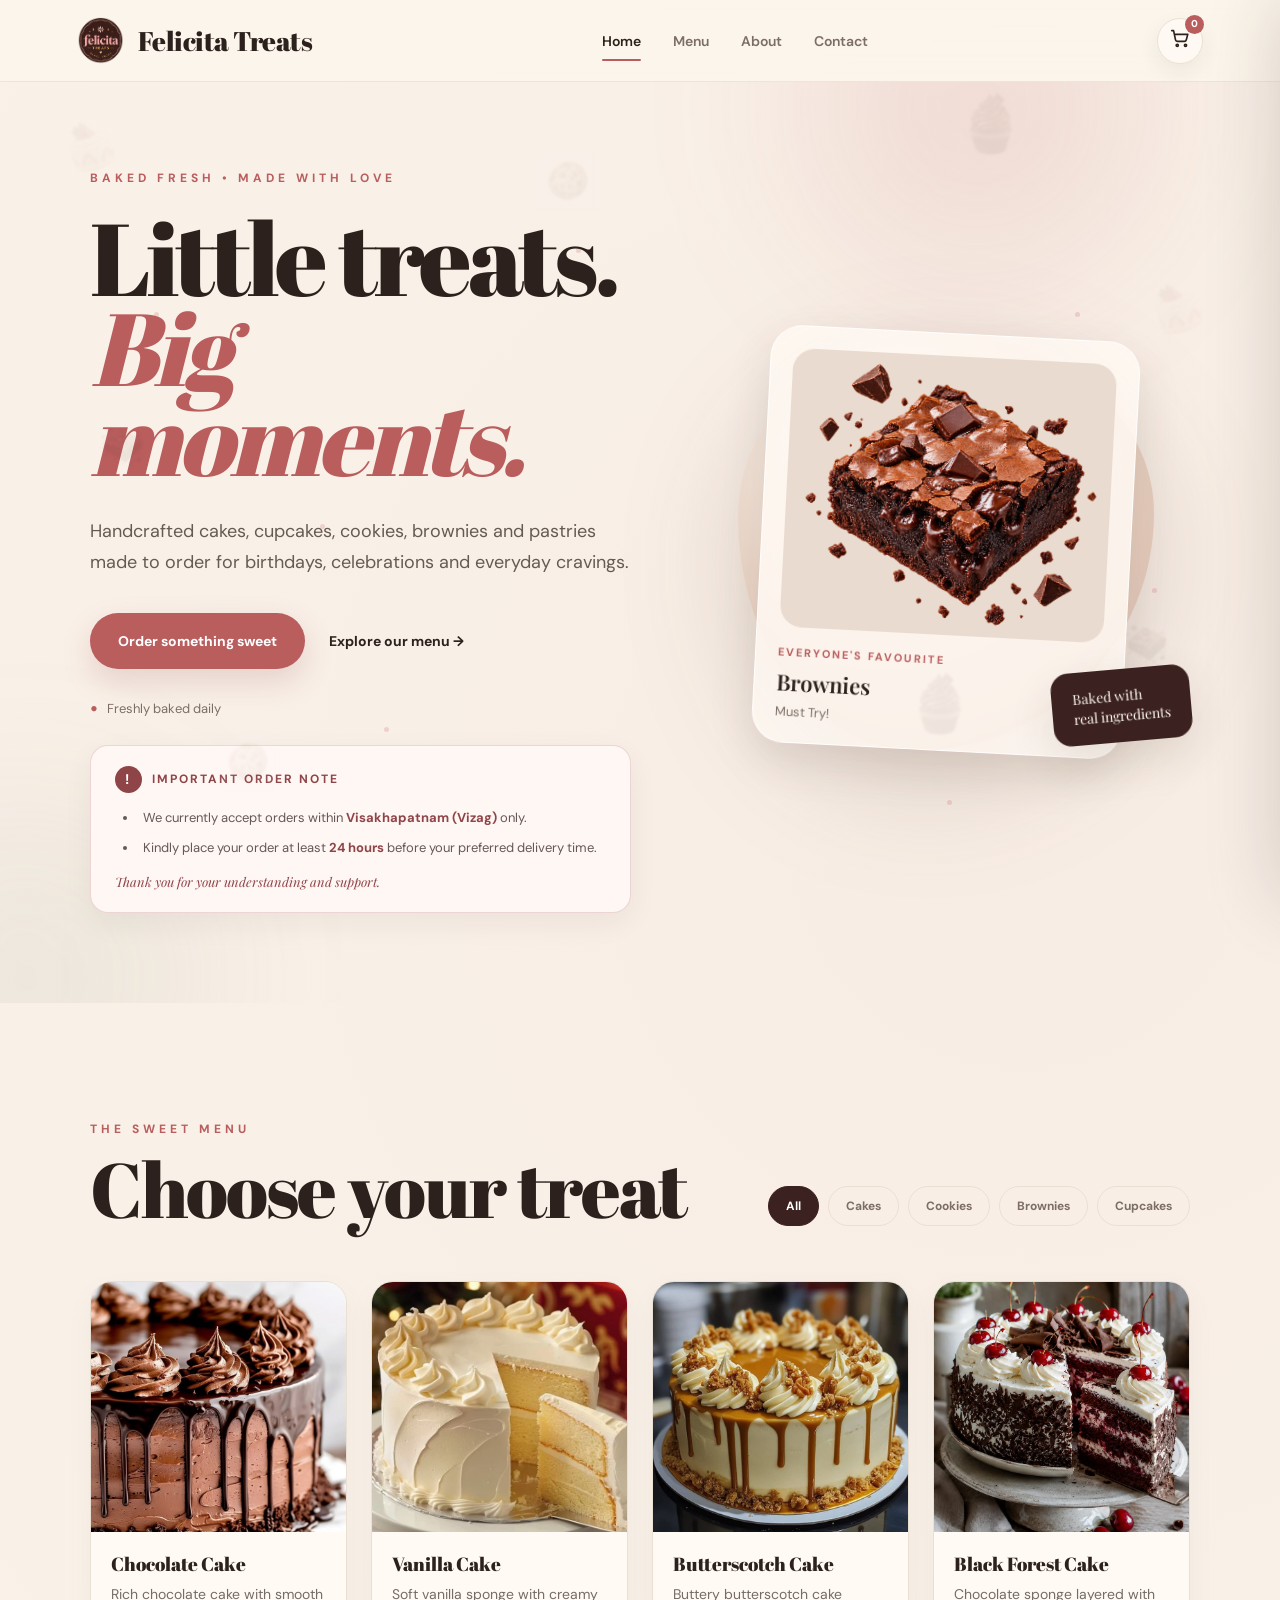
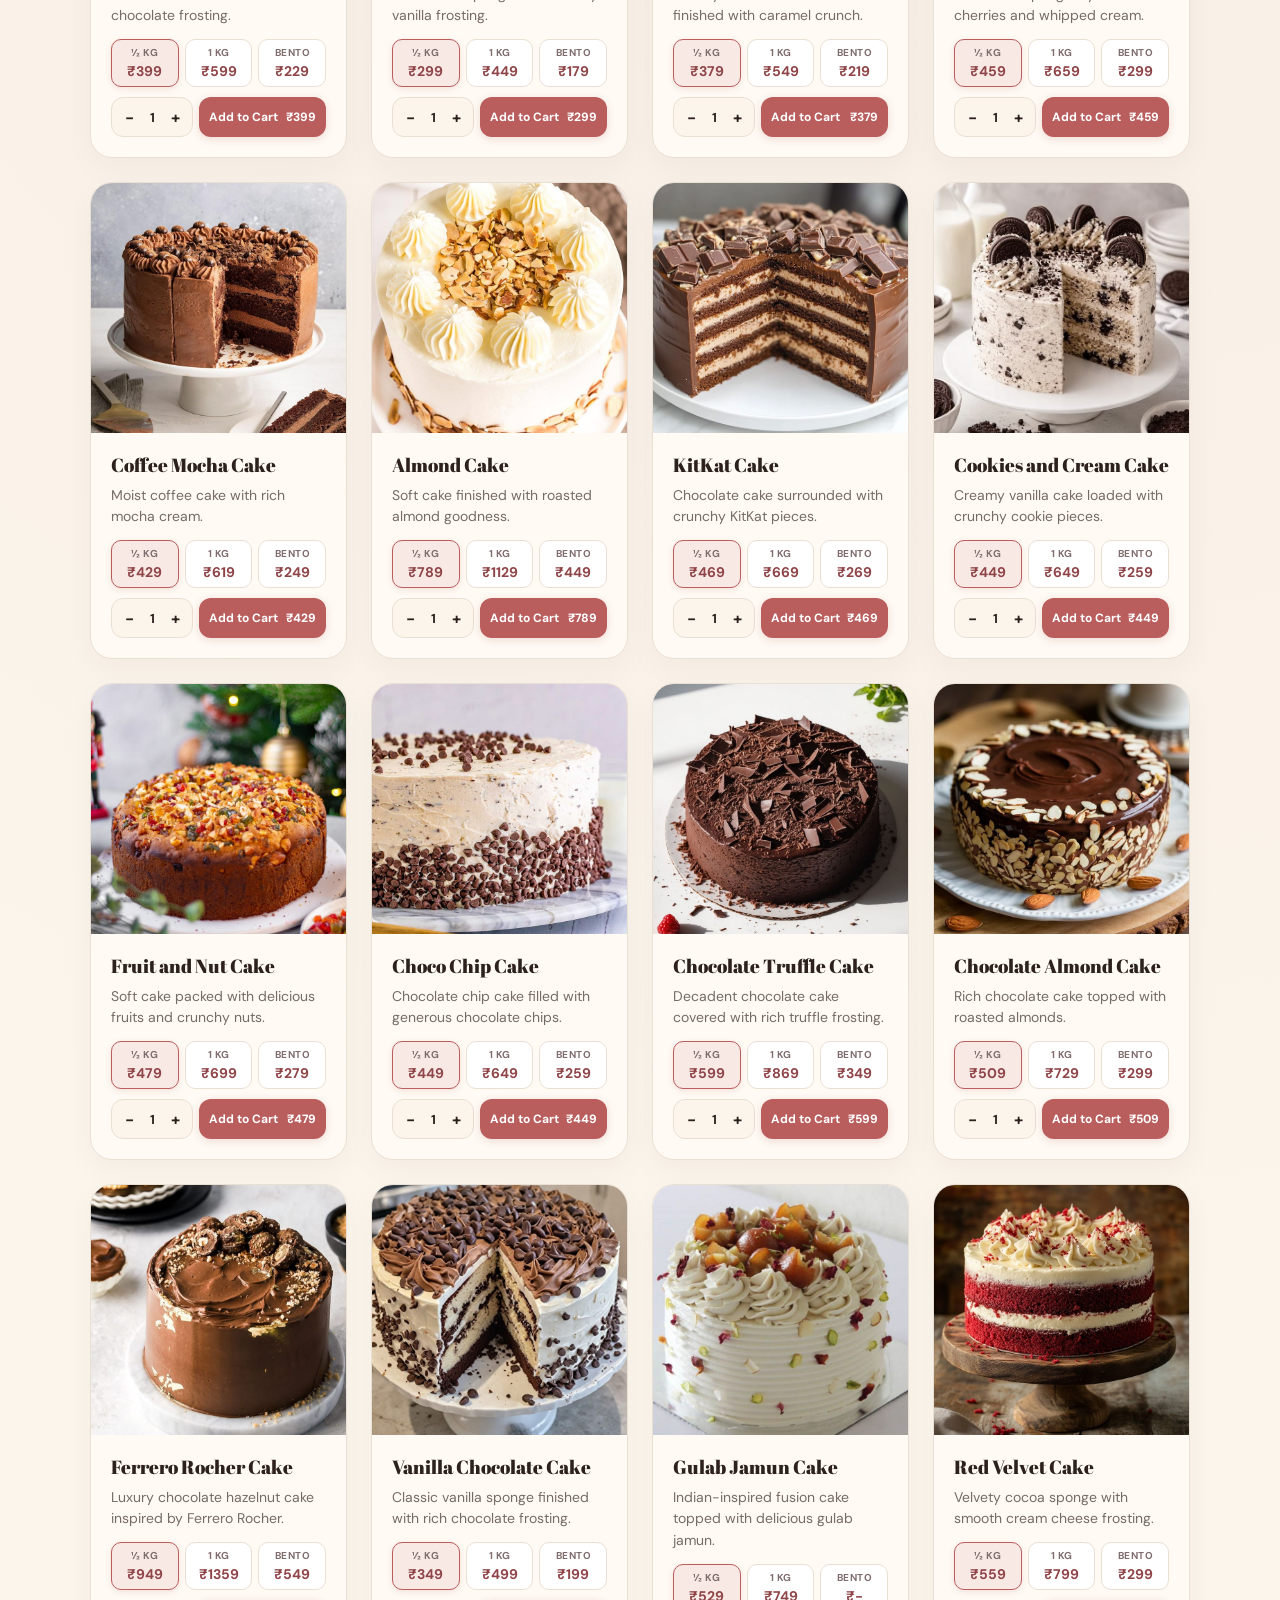
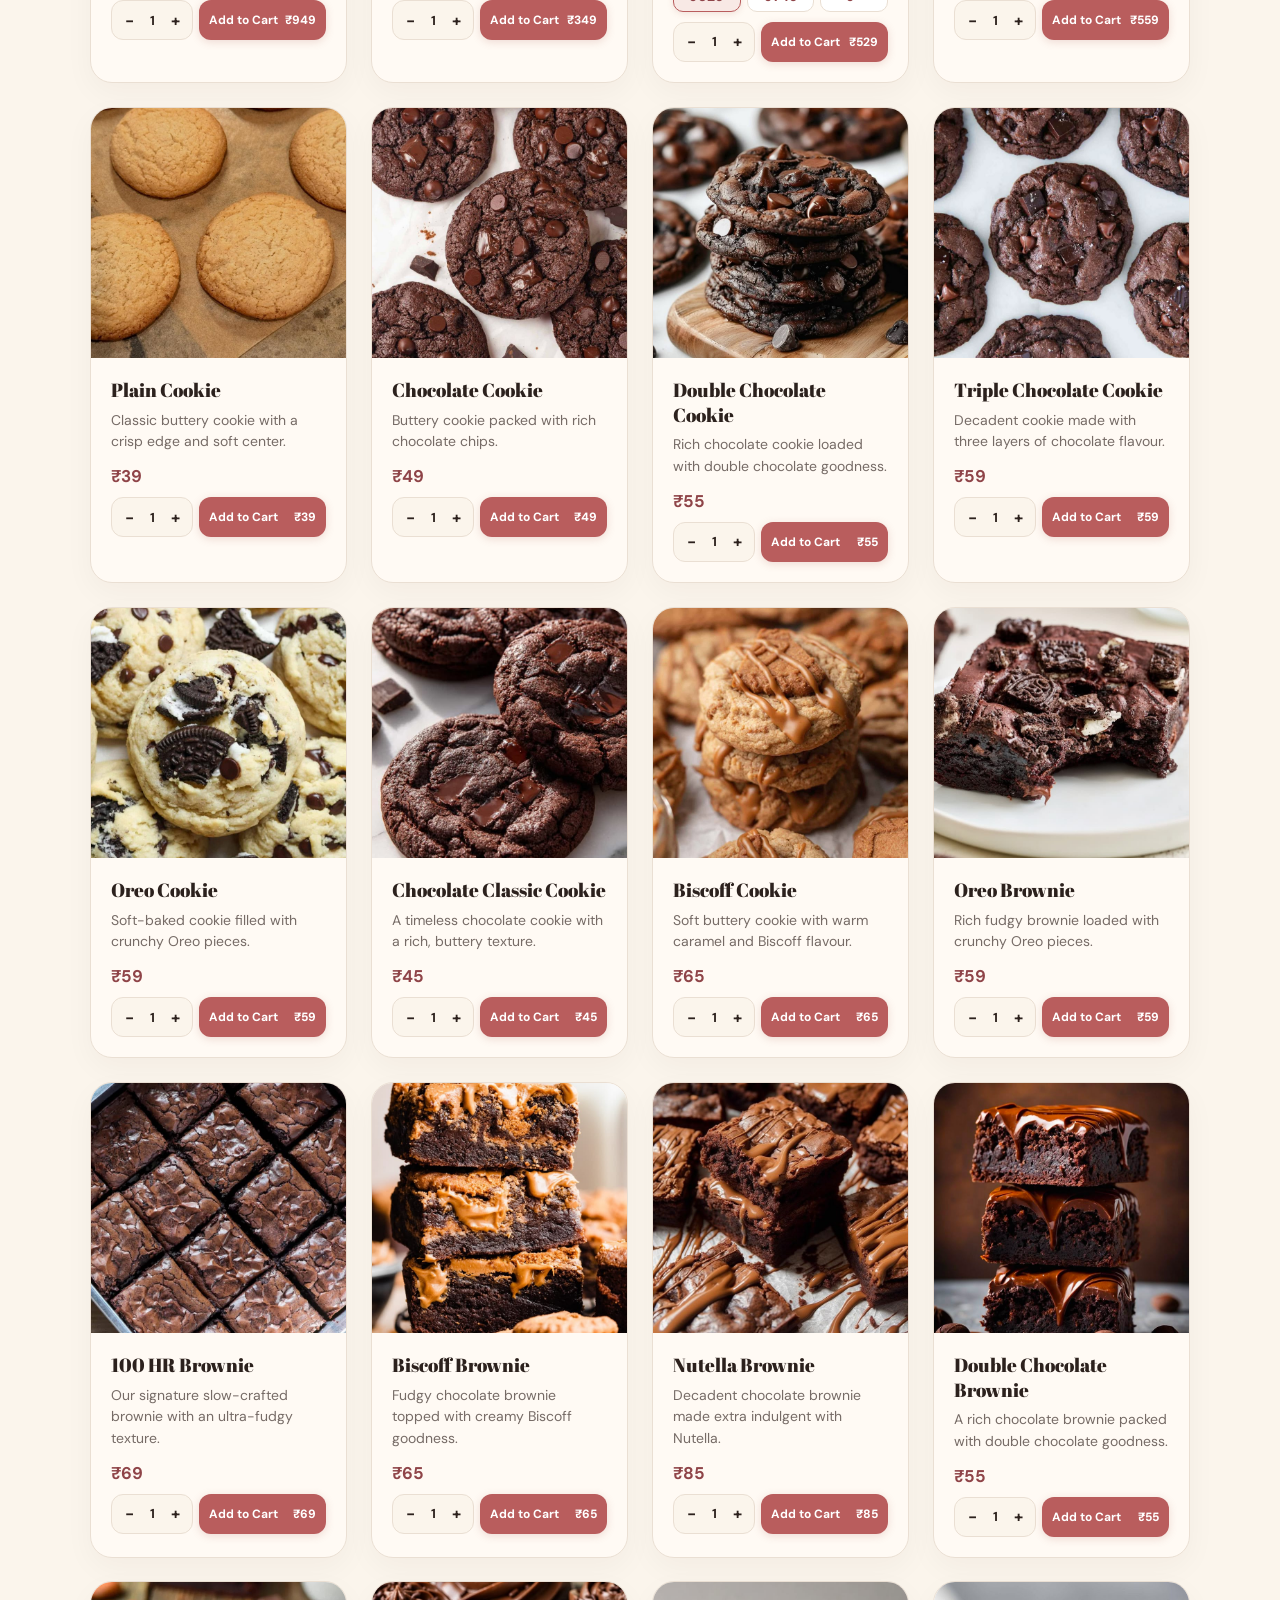
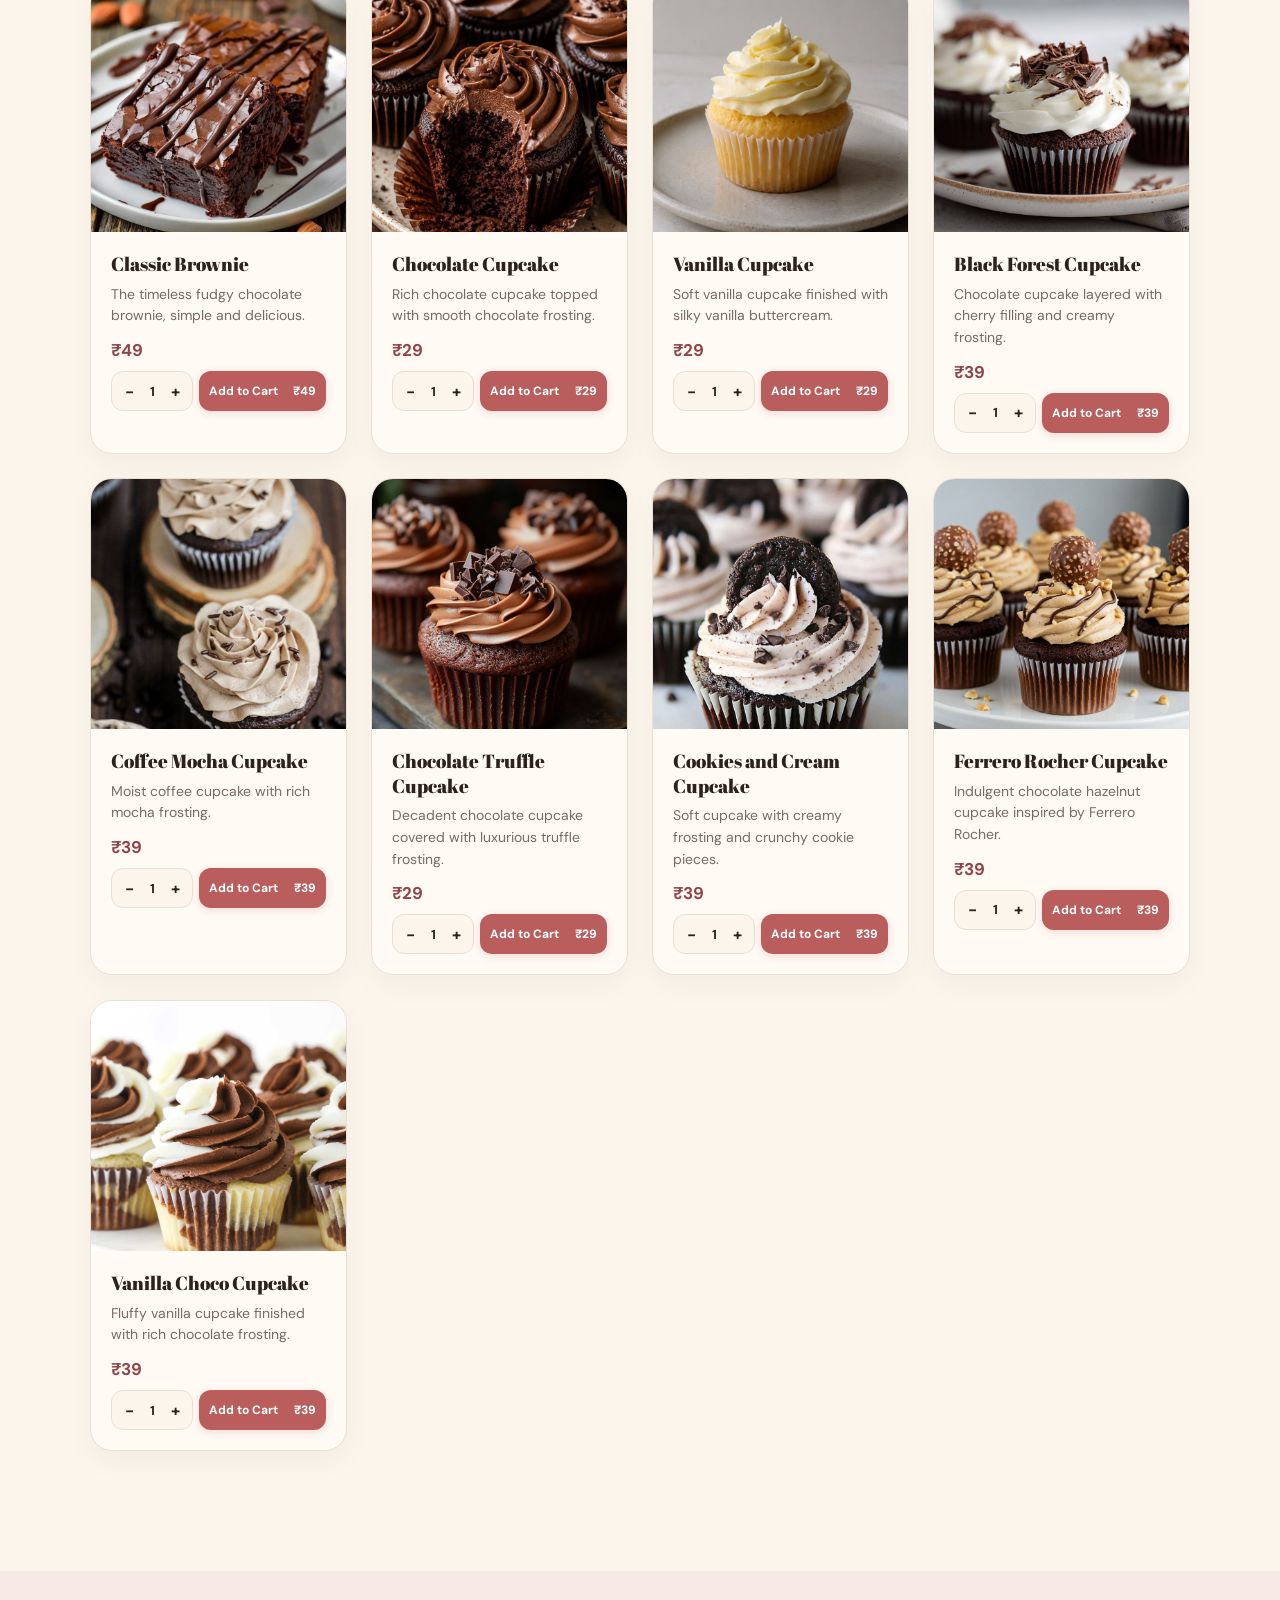
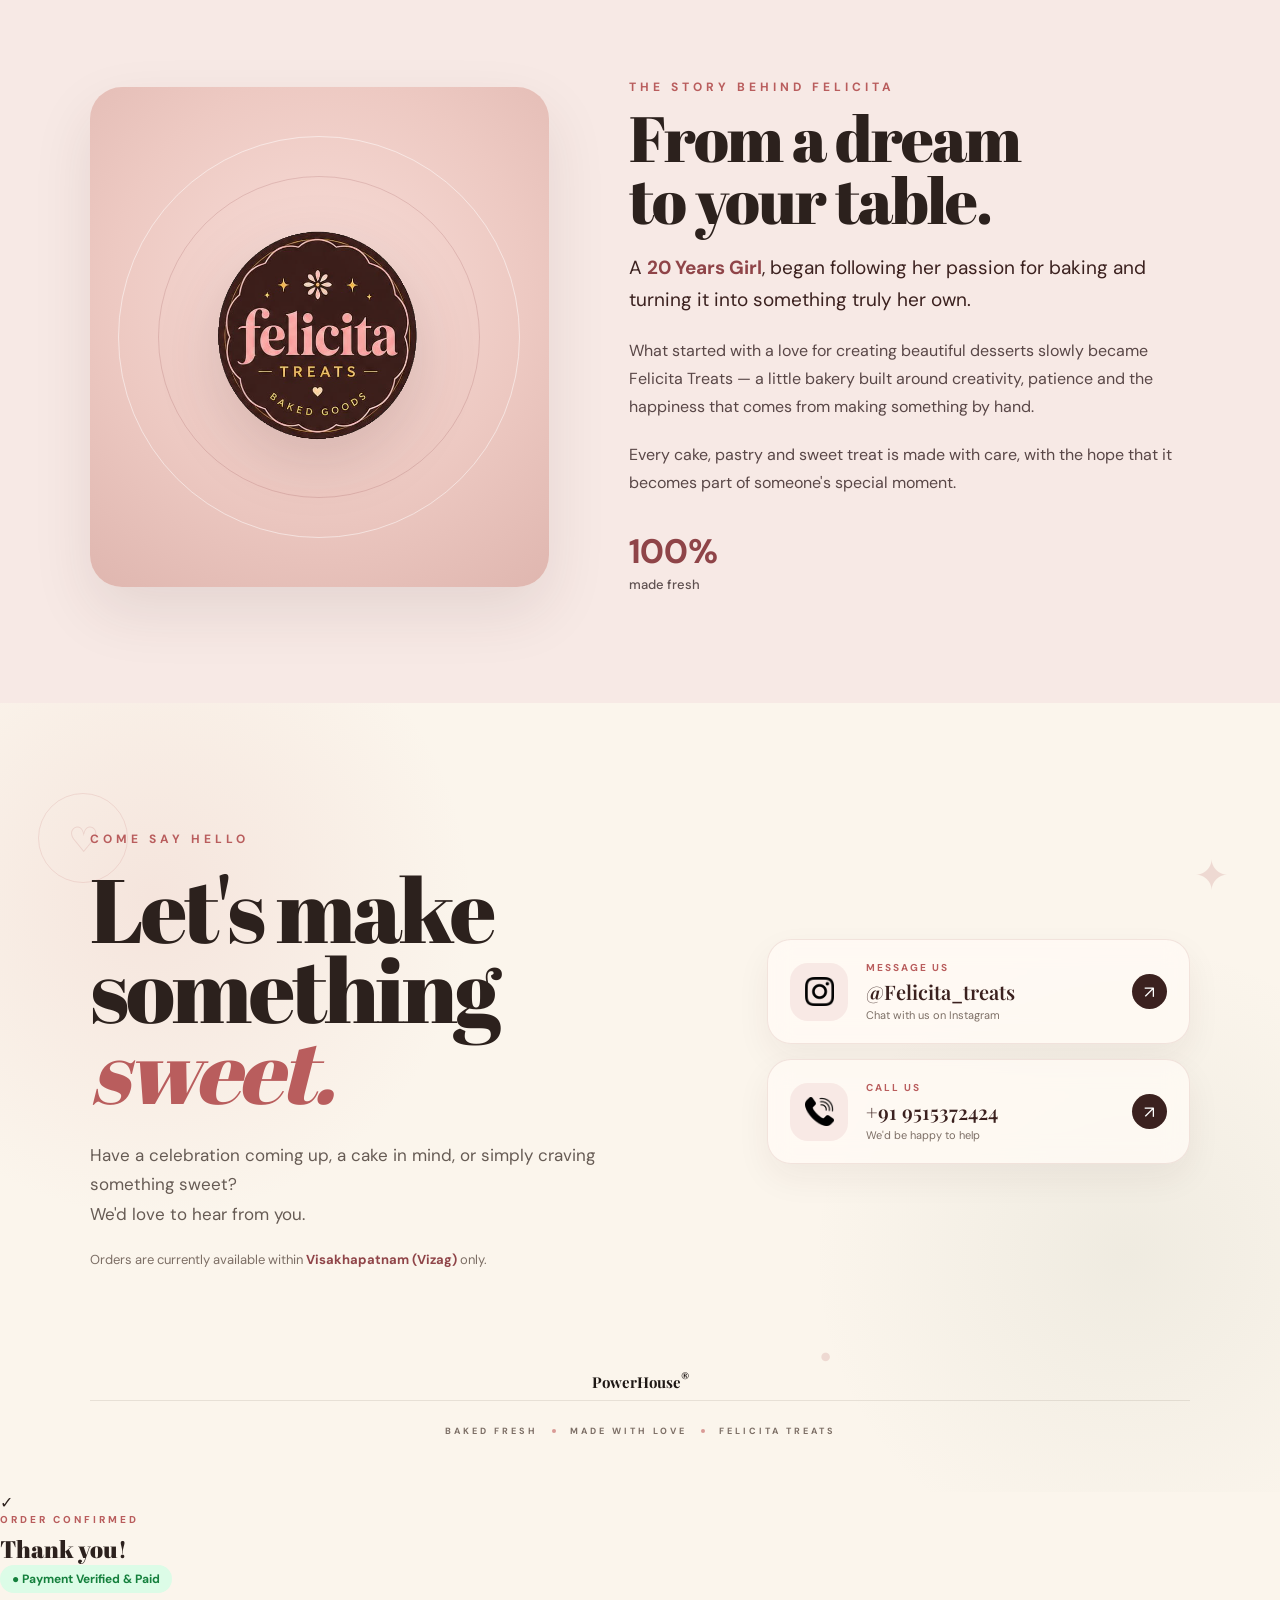
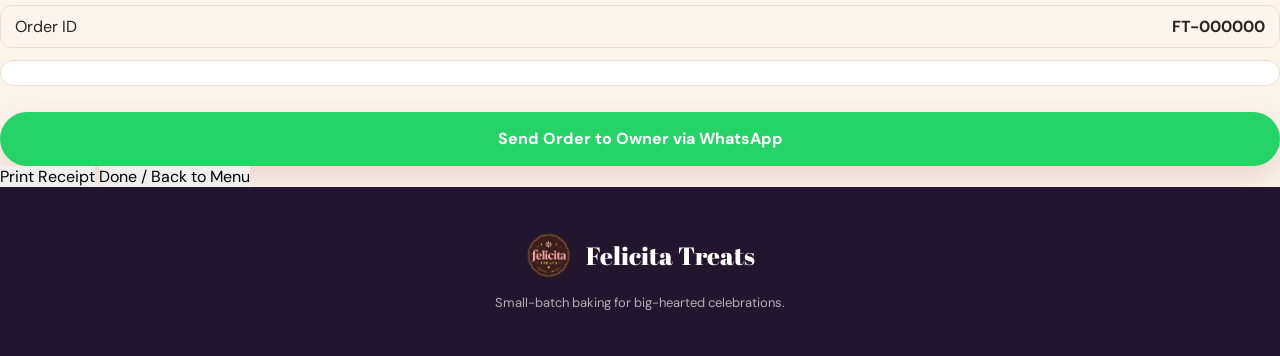
==== commit d2be69a7: "feat: dynamic card quantity stepper with live price updates, dedicated Add to Cart buttons, Razorpay" ====
--- a/index.html
+++ b/index.html
@@ -2563,6 +2563,9 @@
                 <button type="button" class="payment-tab-btn is-active" data-method="upi">
                     <span>UPI Apps</span>
                 </button>
+                <button type="button" class="payment-tab-btn" data-method="razorpay">
+                    <span>Razorpay Gateway</span>
+                </button>
                 <button type="button" class="payment-tab-btn" data-method="debit">
                     <span>Debit Card</span>
                 </button>
@@ -2598,6 +2601,15 @@
                 </div>
             </div>
 
+            <!-- RAZORPAY GATEWAY VIEW -->
+            <div class="payment-method-view is-hidden" id="razorpayPaymentView">
+                <p class="payment-sub-note">Pay securely through Razorpay official checkout (Google Pay, PhonePe, Paytm, All Cards, NetBanking):</p>
+                <button type="button" class="cart-checkout-btn razorpay-pay-btn" id="payViaRazorpayBtn">
+                    <span>Pay via Official Razorpay Gateway</span>
+                </button>
+                <small class="utr-help-hint" style="margin-top: 8px; text-align: center; display: block;">Instant automated bank verification & webhook settlement.</small>
+            </div>
+
             <!-- DEBIT CARD VIEW -->
             <div class="payment-method-view is-hidden" id="debitCardPaymentView">
                 <div class="card-inputs-grid">
--- a/styles.css
+++ b/styles.css
@@ -1,4 +1,4 @@
-﻿/* =========================================================
+/* =========================================================
    FELICITA TREATS
    COMPLETE WEBSITE STYLES
    ========================================================= */
@@ -4735,3 +4735,132 @@
         font-size: 11px;
     }
 }
+
+/* =========================================================
+   MENU PRODUCT CARDS: QUANTITY STEPPER & DYNAMIC ADD TO CART
+   ========================================================= */
+
+.cake-prices {
+    display: flex;
+    gap: 6px;
+    margin: 8px 0;
+}
+
+.cake-price {
+    flex: 1;
+    cursor: pointer;
+    border: 1.5px solid var(--line);
+    border-radius: 10px;
+    padding: 6px 3px;
+    text-align: center;
+    background: #ffffff;
+    transition: all 0.2s ease;
+}
+
+.cake-price:hover {
+    border-color: var(--rose);
+}
+
+.cake-price.is-active {
+    border-color: var(--rose) !important;
+    background: var(--pink-soft) !important;
+    box-shadow: 0 2px 6px rgba(168, 92, 82, 0.15);
+}
+
+.card-action-bar {
+    display: flex;
+    align-items: center;
+    gap: 6px;
+    margin-top: 10px;
+}
+
+.card-qty-stepper {
+    display: inline-flex;
+    align-items: center;
+    justify-content: space-between;
+    background: var(--cream);
+    border: 1px solid var(--line);
+    border-radius: 12px;
+    height: 40px;
+    width: 82px;
+    padding: 0 4px;
+    flex-shrink: 0;
+}
+
+.card-qty-btn {
+    width: 26px;
+    height: 32px;
+    border: none;
+    background: transparent;
+    font-size: 16px;
+    font-weight: 700;
+    color: var(--ink);
+    cursor: pointer;
+    border-radius: 6px;
+    display: flex;
+    align-items: center;
+    justify-content: center;
+    transition: background 0.15s ease;
+}
+
+.card-qty-btn:hover {
+    background: rgba(62, 38, 27, 0.08);
+}
+
+.card-qty-value {
+    font-size: 13px;
+    font-weight: 700;
+    color: var(--ink);
+    min-width: 16px;
+    text-align: center;
+}
+
+.card-add-btn {
+    flex: 1;
+    height: 40px;
+    background: var(--rose);
+    color: #ffffff;
+    border: none;
+    border-radius: 12px;
+    font-family: inherit;
+    font-size: 12px;
+    font-weight: 700;
+    cursor: pointer;
+    display: flex;
+    align-items: center;
+    justify-content: space-between;
+    padding: 0 10px;
+    transition: all 0.2s ease;
+    box-shadow: 0 2px 8px rgba(168, 92, 82, 0.2);
+}
+
+.card-add-btn:hover {
+    background: #8e473e;
+    transform: translateY(-1px);
+}
+
+.card-add-btn.is-added {
+    background: #15803d !important;
+}
+
+.card-live-price {
+    font-size: 12px;
+    font-weight: 800;
+    color: #ffffff;
+}
+
+@media (max-width: 650px) {
+    .card-action-bar {
+        flex-direction: column;
+        gap: 6px;
+    }
+    .card-qty-stepper {
+        width: 100%;
+        height: 36px;
+    }
+    .card-add-btn {
+        width: 100%;
+        height: 38px;
+        font-size: 11px;
+    }
+}
--- a/styles.css
+++ b/styles.css
@@ -1,4 +1,4 @@
-﻿/* =========================================================
+/* =========================================================
    FELICITA TREATS
    COMPLETE WEBSITE STYLES
    ========================================================= */
@@ -4735,3 +4735,132 @@
         font-size: 11px;
     }
 }
+
+/* =========================================================
+   MENU PRODUCT CARDS: QUANTITY STEPPER & DYNAMIC ADD TO CART
+   ========================================================= */
+
+.cake-prices {
+    display: flex;
+    gap: 6px;
+    margin: 8px 0;
+}
+
+.cake-price {
+    flex: 1;
+    cursor: pointer;
+    border: 1.5px solid var(--line);
+    border-radius: 10px;
+    padding: 6px 3px;
+    text-align: center;
+    background: #ffffff;
+    transition: all 0.2s ease;
+}
+
+.cake-price:hover {
+    border-color: var(--rose);
+}
+
+.cake-price.is-active {
+    border-color: var(--rose) !important;
+    background: var(--pink-soft) !important;
+    box-shadow: 0 2px 6px rgba(168, 92, 82, 0.15);
+}
+
+.card-action-bar {
+    display: flex;
+    align-items: center;
+    gap: 6px;
+    margin-top: 10px;
+}
+
+.card-qty-stepper {
+    display: inline-flex;
+    align-items: center;
+    justify-content: space-between;
+    background: var(--cream);
+    border: 1px solid var(--line);
+    border-radius: 12px;
+    height: 40px;
+    width: 82px;
+    padding: 0 4px;
+    flex-shrink: 0;
+}
+
+.card-qty-btn {
+    width: 26px;
+    height: 32px;
+    border: none;
+    background: transparent;
+    font-size: 16px;
+    font-weight: 700;
+    color: var(--ink);
+    cursor: pointer;
+    border-radius: 6px;
+    display: flex;
+    align-items: center;
+    justify-content: center;
+    transition: background 0.15s ease;
+}
+
+.card-qty-btn:hover {
+    background: rgba(62, 38, 27, 0.08);
+}
+
+.card-qty-value {
+    font-size: 13px;
+    font-weight: 700;
+    color: var(--ink);
+    min-width: 16px;
+    text-align: center;
+}
+
+.card-add-btn {
+    flex: 1;
+    height: 40px;
+    background: var(--rose);
+    color: #ffffff;
+    border: none;
+    border-radius: 12px;
+    font-family: inherit;
+    font-size: 12px;
+    font-weight: 700;
+    cursor: pointer;
+    display: flex;
+    align-items: center;
+    justify-content: space-between;
+    padding: 0 10px;
+    transition: all 0.2s ease;
+    box-shadow: 0 2px 8px rgba(168, 92, 82, 0.2);
+}
+
+.card-add-btn:hover {
+    background: #8e473e;
+    transform: translateY(-1px);
+}
+
+.card-add-btn.is-added {
+    background: #15803d !important;
+}
+
+.card-live-price {
+    font-size: 12px;
+    font-weight: 800;
+    color: #ffffff;
+}
+
+@media (max-width: 650px) {
+    .card-action-bar {
+        flex-direction: column;
+        gap: 6px;
+    }
+    .card-qty-stepper {
+        width: 100%;
+        height: 36px;
+    }
+    .card-add-btn {
+        width: 100%;
+        height: 38px;
+        font-size: 11px;
+    }
+}
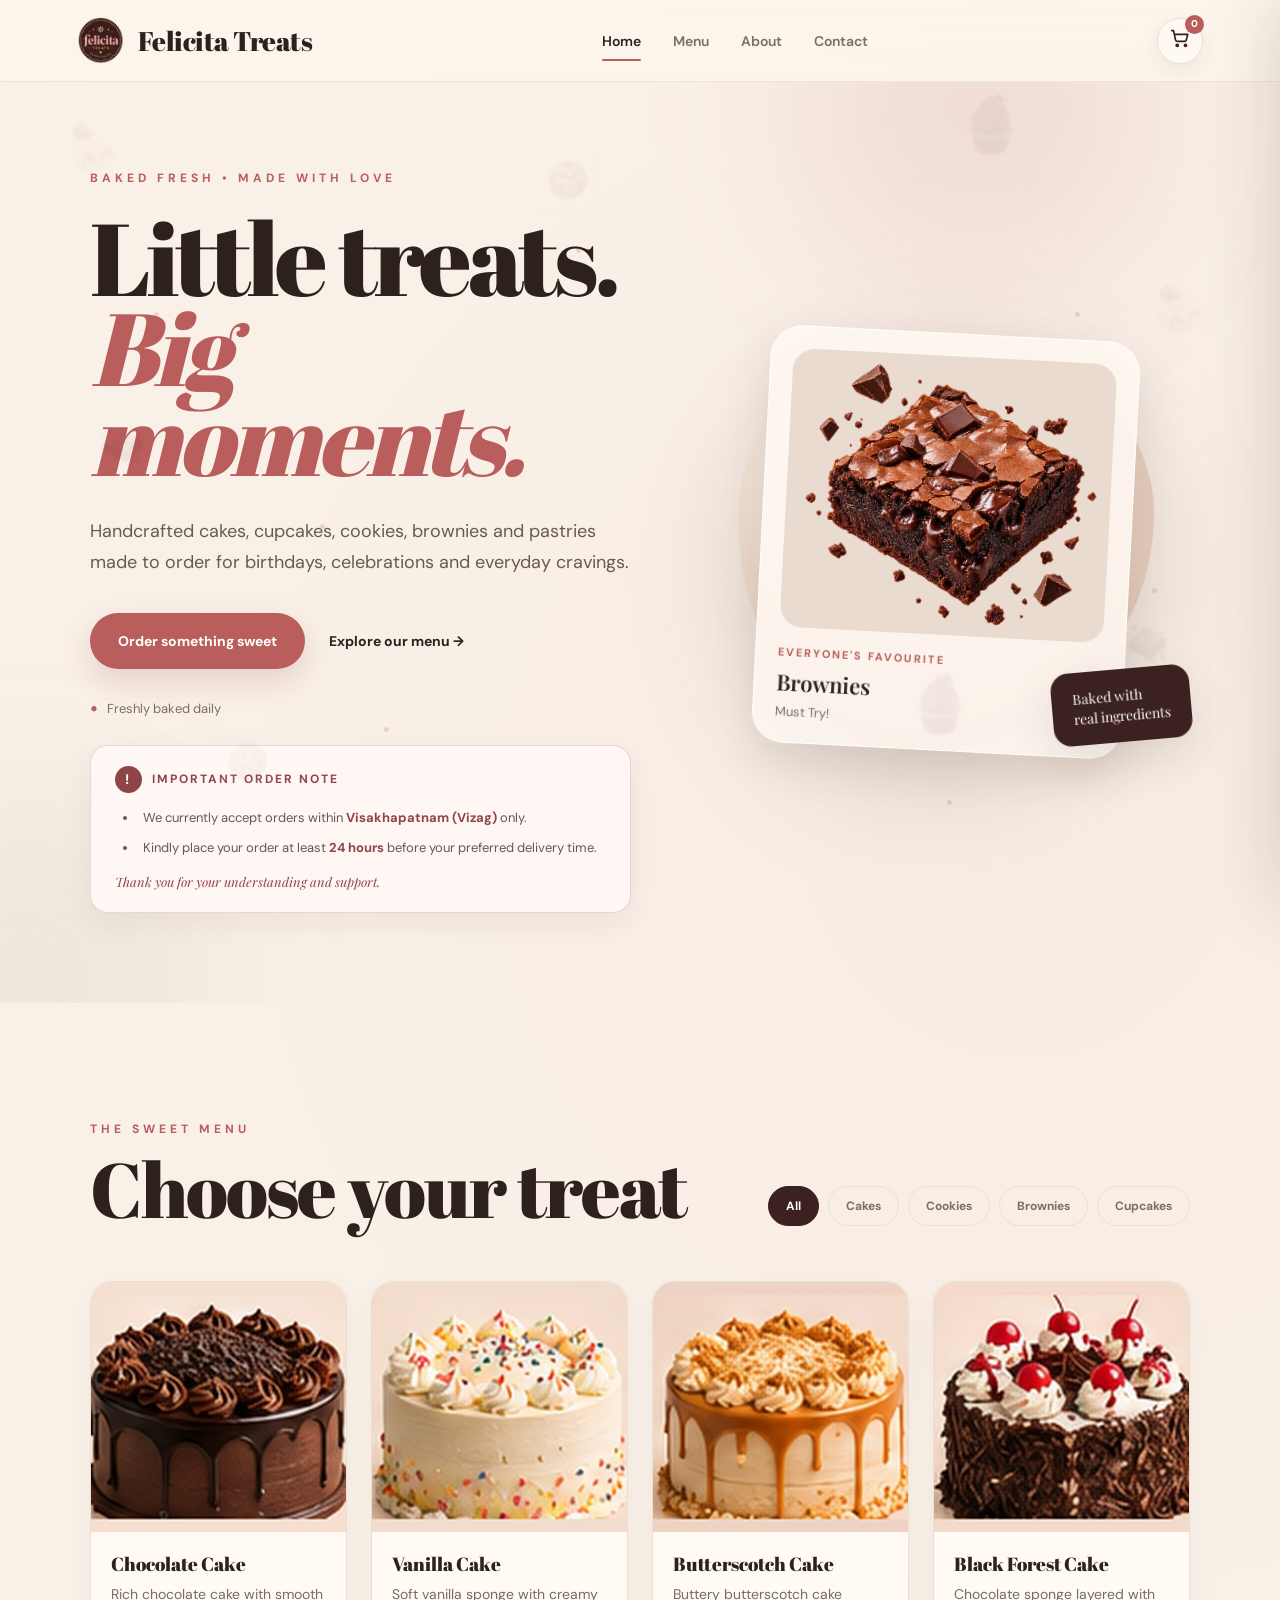
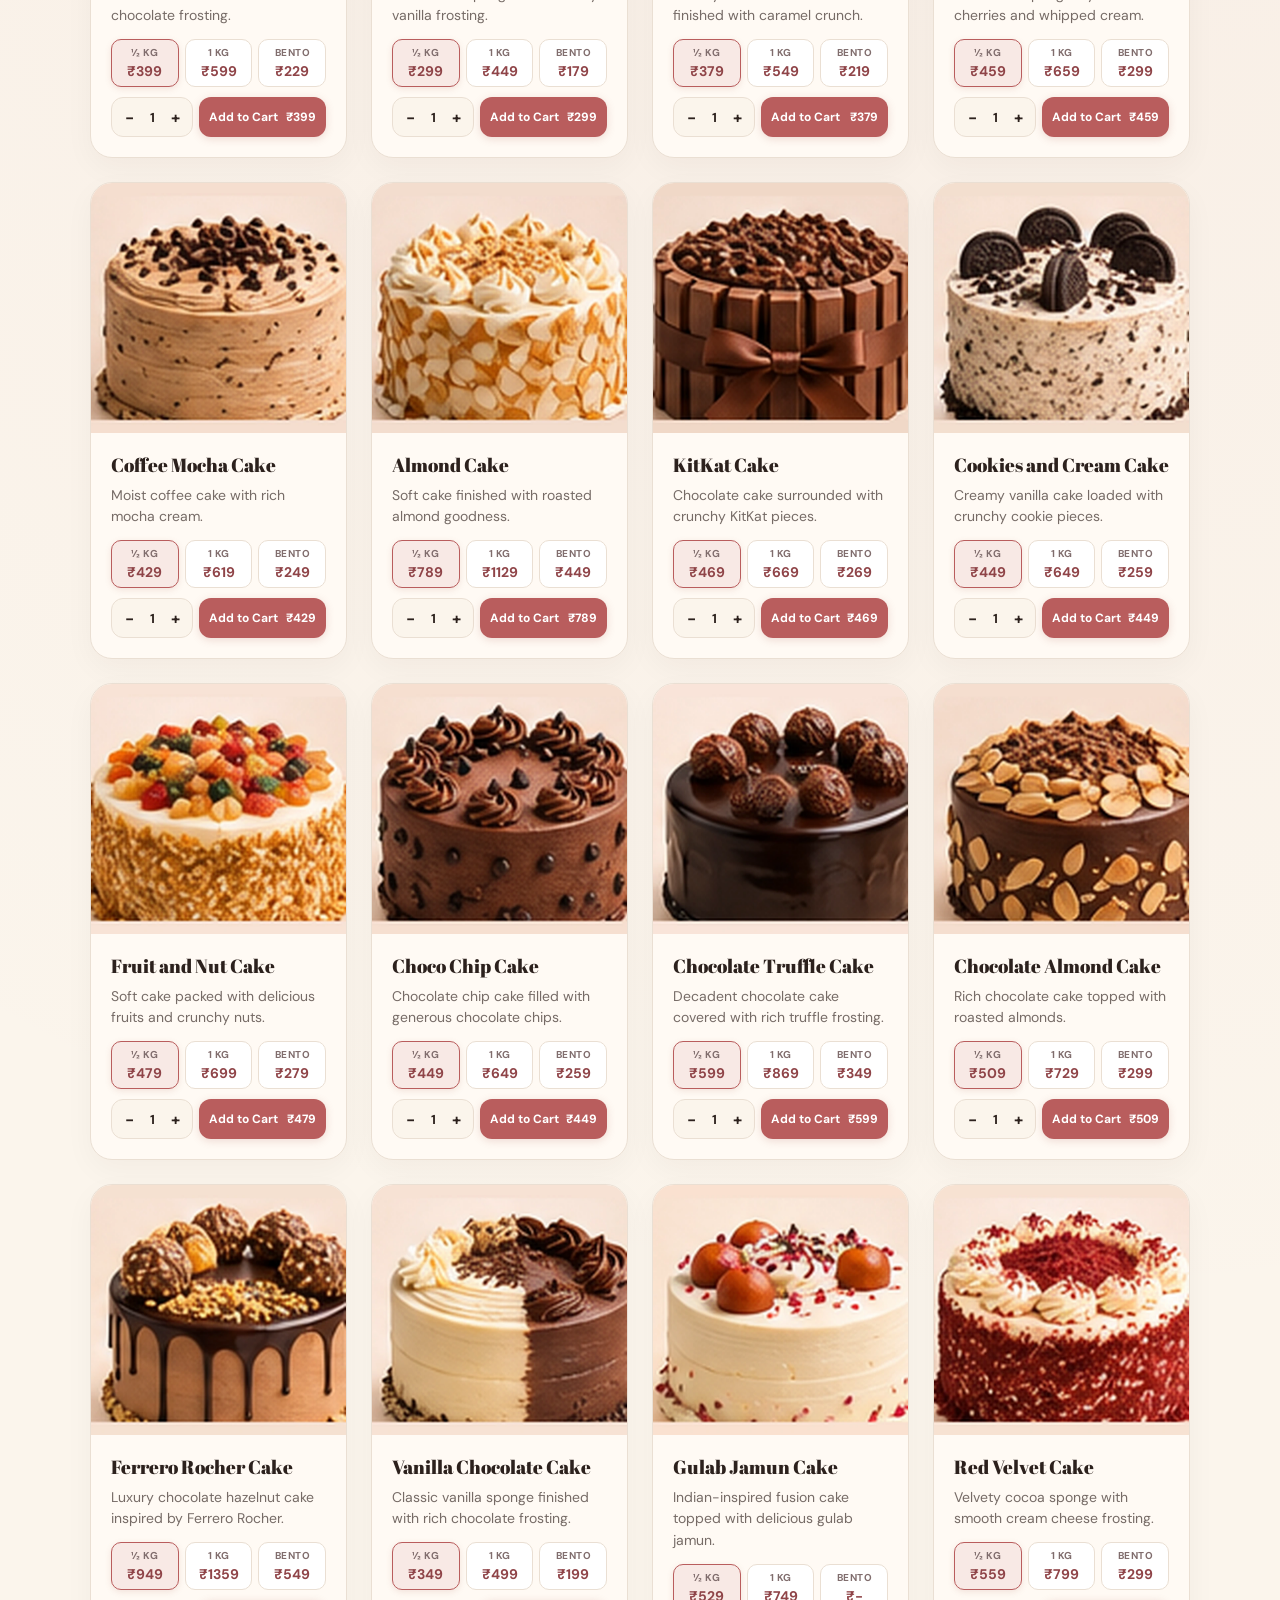
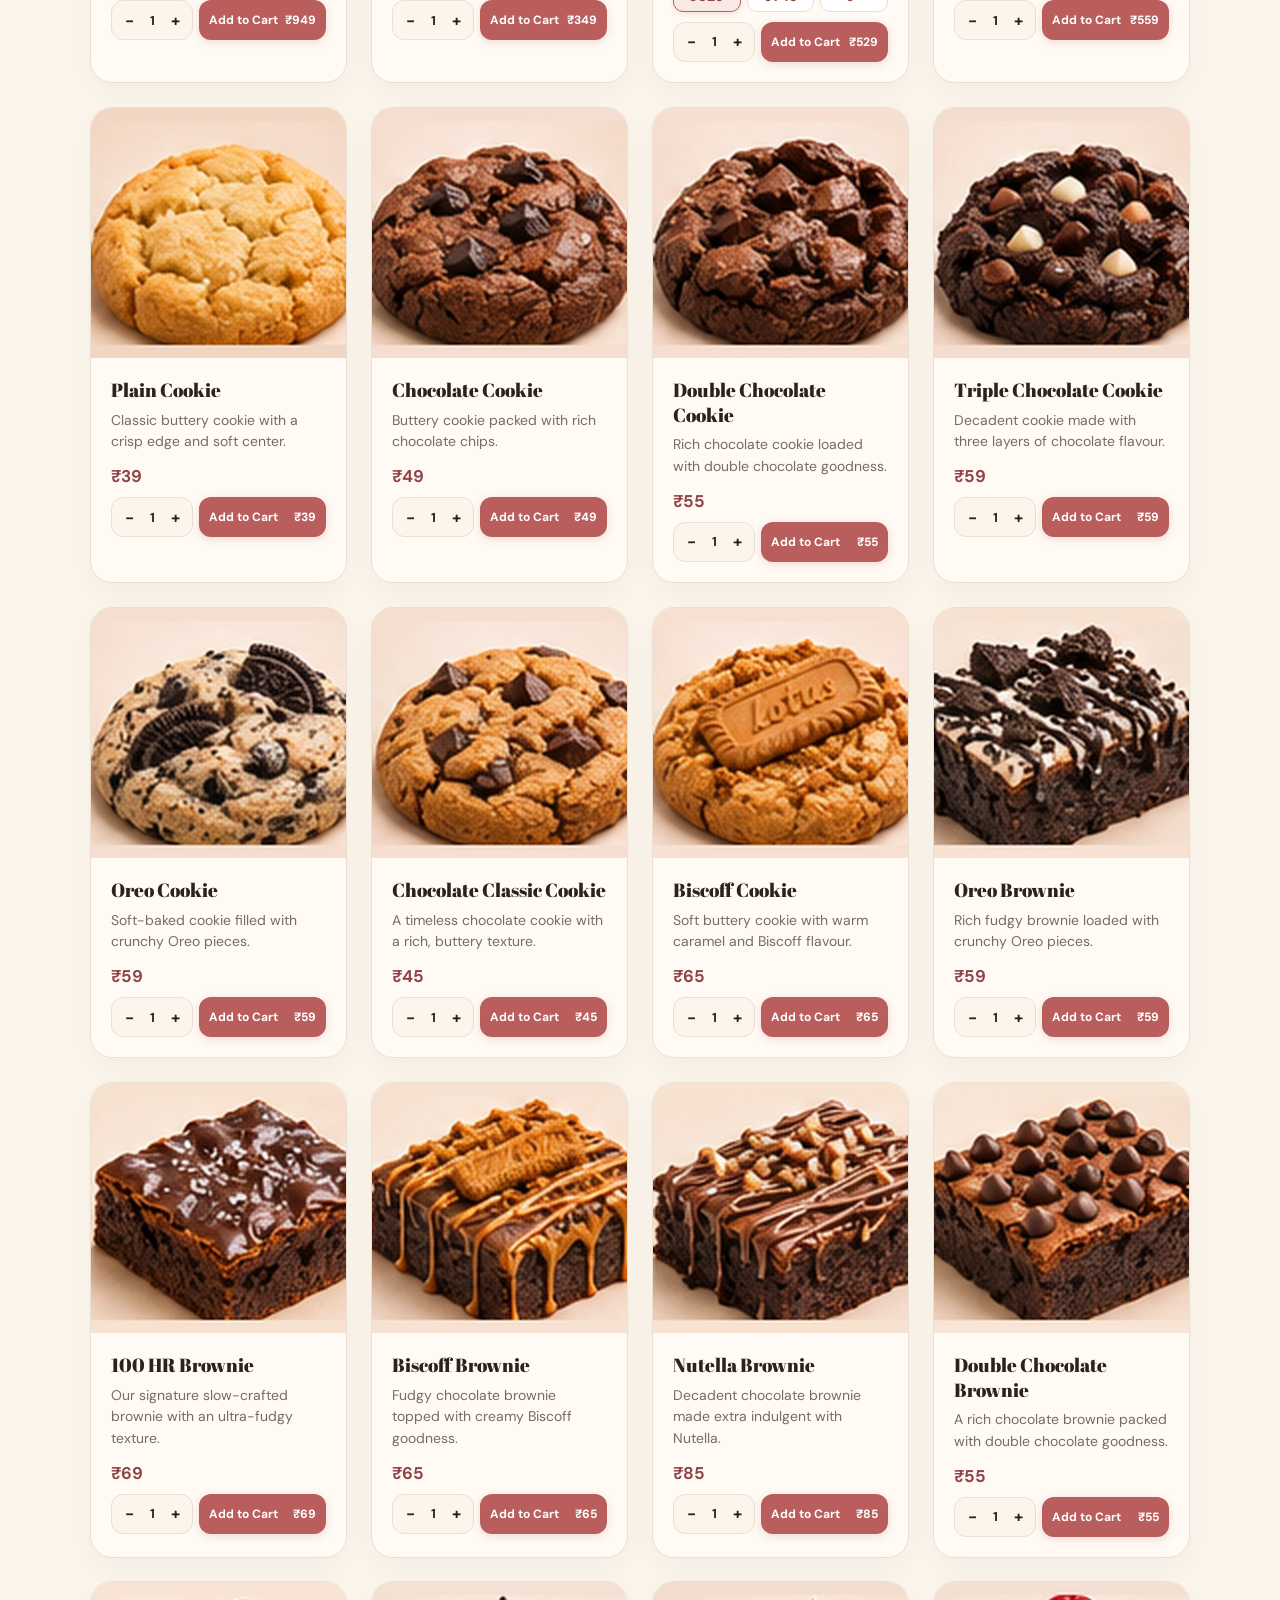
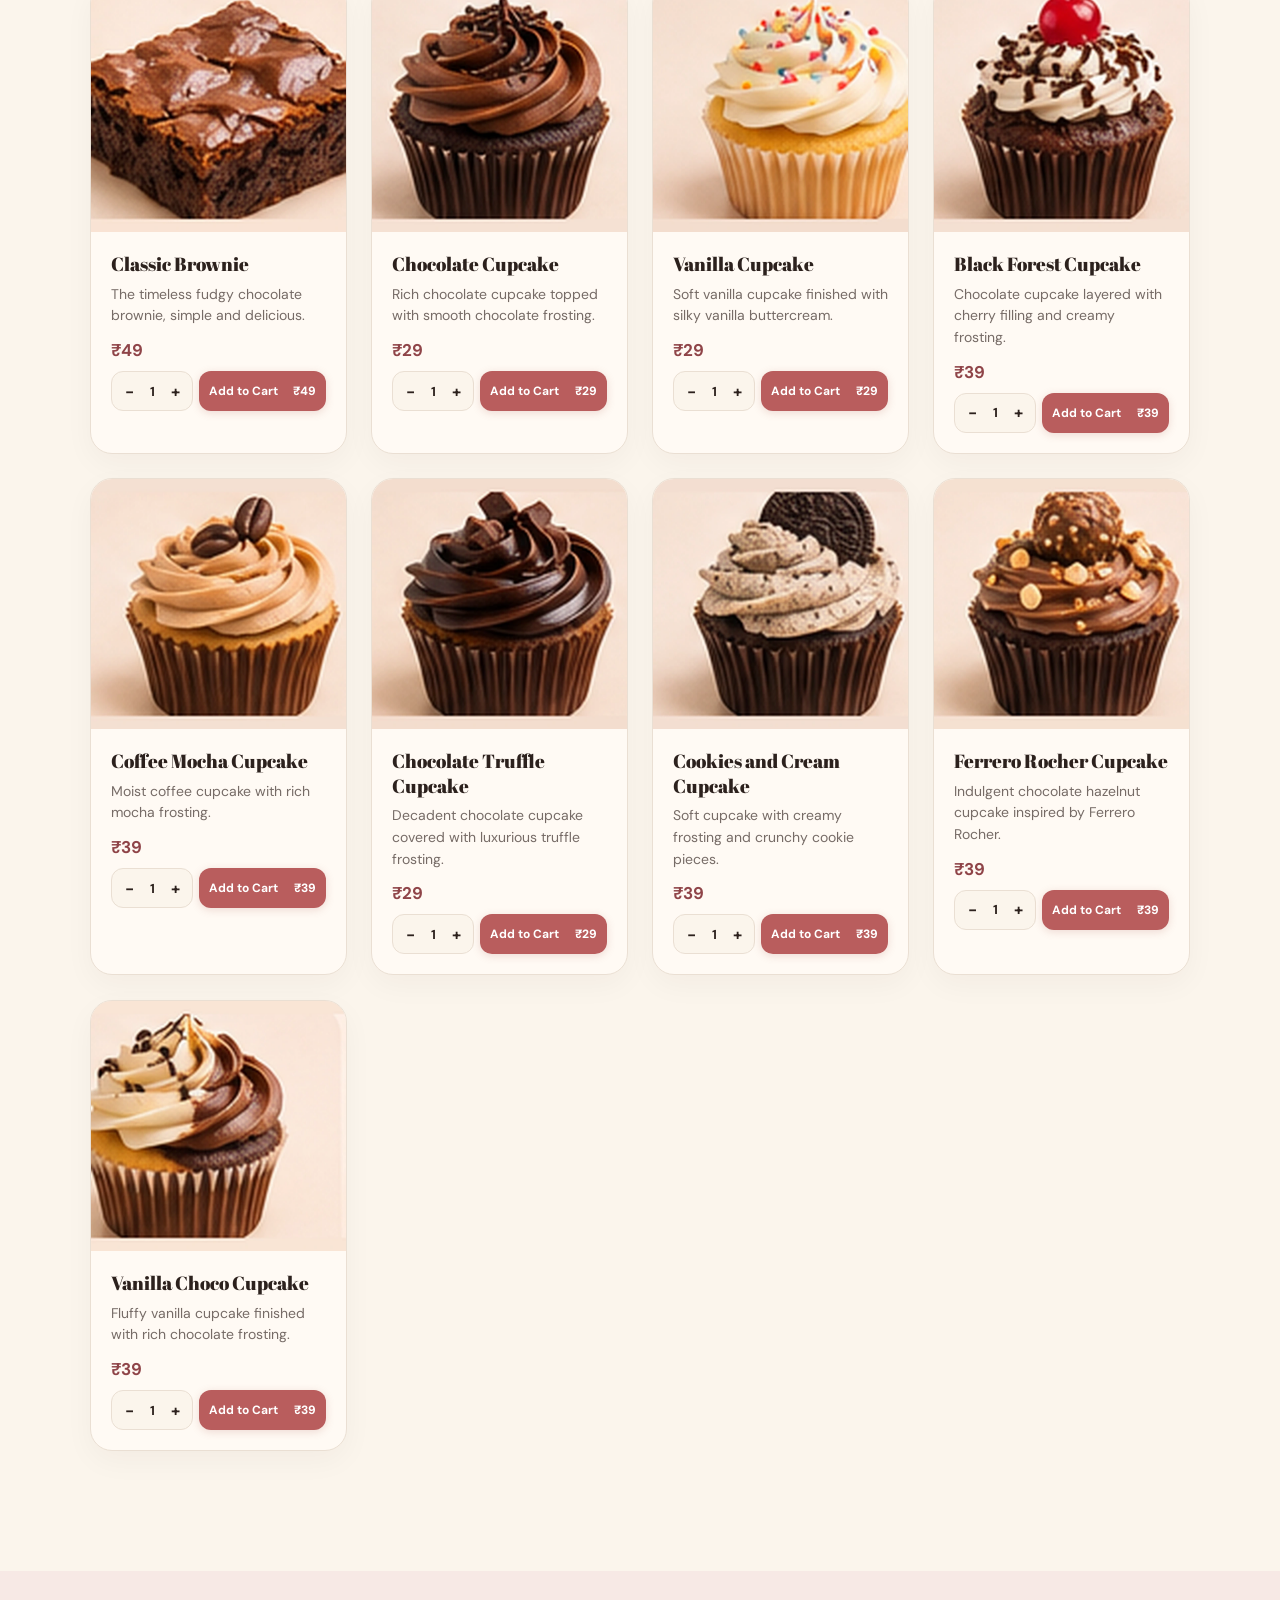
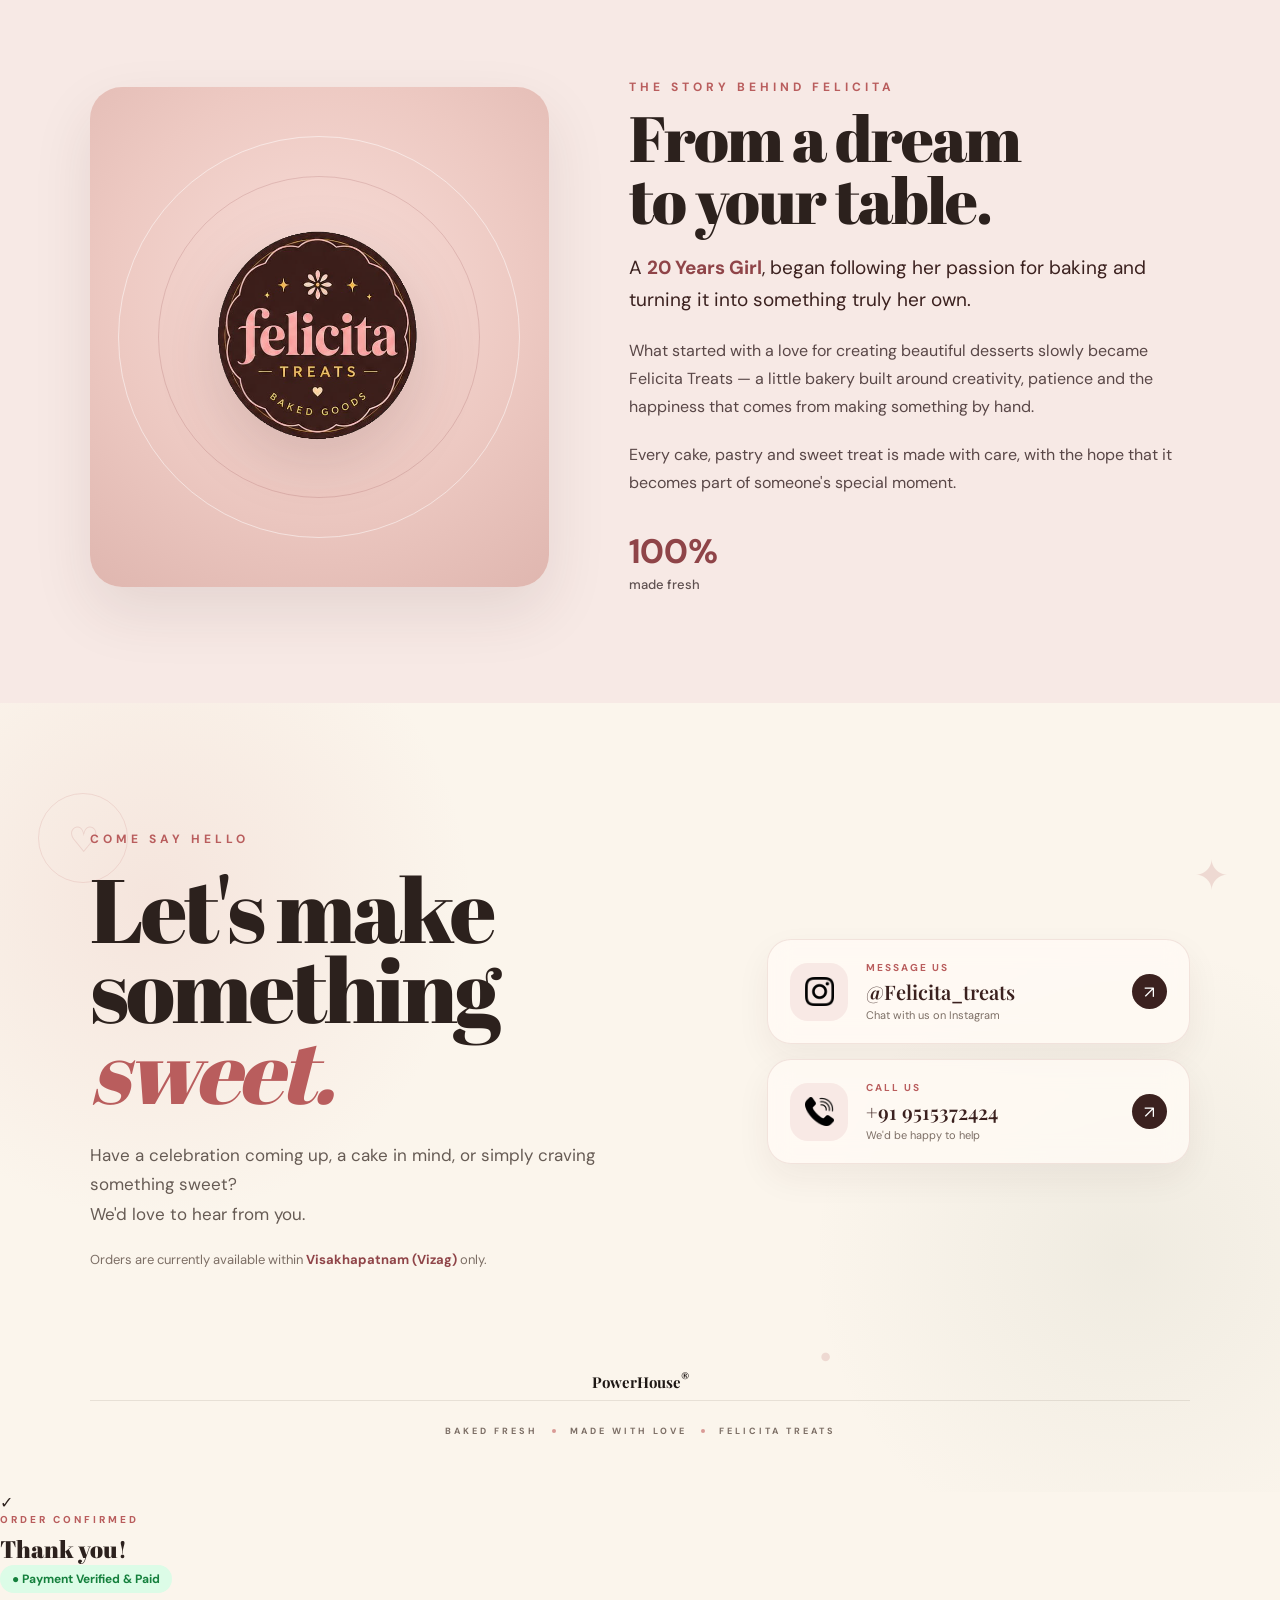
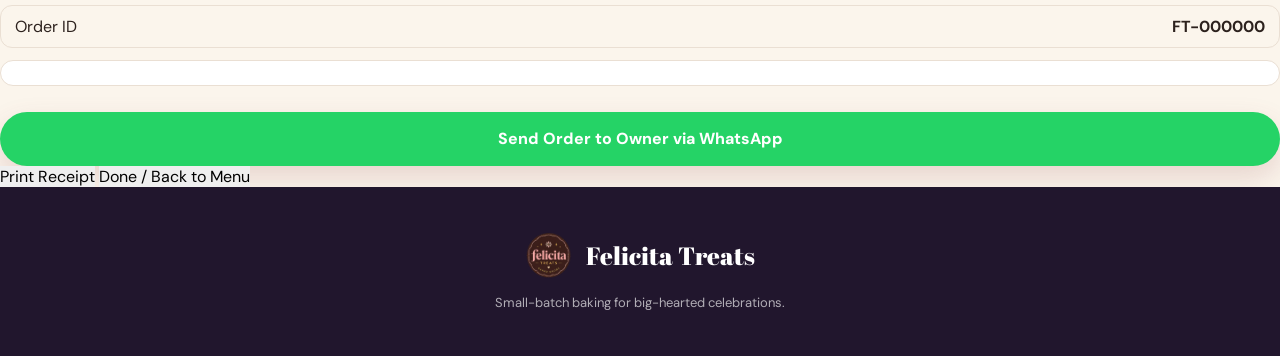
==== commit a5a6b50b: "feat: extract and map all 37 verified product images from manifest.csv into public assets" ====
--- a/index.html
+++ b/index.html
@@ -579,7 +579,7 @@
                     <div class="product-img">
 
                         <img
-                            src="images/cakes/choc ck.jpg.jpeg"
+                            src="images/cakes/chocolate-cake.webp"
                             alt="Chocolate Cake"
                             loading="lazy"
                         >
@@ -629,7 +629,7 @@
                     <div class="product-img">
 
                         <img
-                            src="images/cakes/vnl ck.jpg.jpeg"
+                            src="images/cakes/vanilla-cake.webp"
                             alt="Vanilla Cake"
                             loading="lazy"
                         >
@@ -679,7 +679,7 @@
                     <div class="product-img">
 
                         <img
-                            src="images/cakes/bts ck.jpg.jpeg"
+                            src="images/cakes/butterscotch-cake.webp"
                             alt="Butterscotch Cake"
                             loading="lazy"
                         >
@@ -729,7 +729,7 @@
                     <div class="product-img">
 
                         <img
-                            src="images/cakes/blk ck.jpg.jpeg"
+                            src="images/cakes/black-forest-cake.webp"
                             alt="Black Forest Cake"
                             loading="lazy"
                         >
@@ -779,7 +779,7 @@
                     <div class="product-img">
 
                         <img
-                            src="images/cakes/cfmcck.jpg.jpeg"
+                            src="images/cakes/coffee-mocha-cake.webp"
                             alt="Coffee Mocha Cake"
                             loading="lazy"
                         >
@@ -829,7 +829,7 @@
                     <div class="product-img">
 
                         <img
-                            src="images/cakes/al ck.jpg.jpeg"
+                            src="images/cakes/almond-cake.webp"
                             alt="Almond Cake"
                             loading="lazy"
                         >
@@ -879,7 +879,7 @@
                     <div class="product-img">
 
                         <img
-                            src="images/cakes/kitkat.jpg.jpeg"
+                            src="images/cakes/kitkat-cake.webp"
                             alt="KitKat Cake"
                             loading="lazy"
                         >
@@ -929,7 +929,7 @@
                     <div class="product-img">
 
                         <img
-                            src="images/cakes/ckcm.jpg.jpeg"
+                            src="images/cakes/cookies-and-cream-cake.webp"
                             alt="Cookies and Cream Cake"
                             loading="lazy"
                         >
@@ -979,7 +979,7 @@
                     <div class="product-img">
 
                         <img
-                            src="images/cakes/frtnt.jpg.jpeg"
+                            src="images/cakes/fruit-and-nut-cake.webp"
                             alt="Fruit and Nut Cake"
                             loading="lazy"
                         >
@@ -1029,7 +1029,7 @@
                     <div class="product-img">
 
                         <img
-                            src="images/cakes/chips.jpg.jpeg"
+                            src="images/cakes/choco-chip-cake.webp"
                             alt="Choco Chip Cake"
                             loading="lazy"
                         >
@@ -1079,7 +1079,7 @@
                     <div class="product-img">
 
                         <img
-                            src="images/cakes/truffle.jpg.jpeg"
+                            src="images/cakes/chocolate-truffle-cake.webp"
                             alt="Chocolate Truffle Cake"
                             loading="lazy"
                         >
@@ -1129,7 +1129,7 @@
                     <div class="product-img">
 
                         <img
-                            src="images/cakes/achalm.jpg.jpeg"
+                            src="images/cakes/chocolate-almond-cake.webp"
                             alt="Chocolate Almond Cake"
                             loading="lazy"
                         >
@@ -1179,7 +1179,7 @@
                     <div class="product-img">
 
                         <img
-                            src="images/cakes/frroch.jpg.jpeg"
+                            src="images/cakes/ferrero-rocher-cake.webp"
                             alt="Ferrero Rocher Cake"
                             loading="lazy"
                         >
@@ -1229,7 +1229,7 @@
                     <div class="product-img">
 
                         <img
-                            src="images/cakes/venchoc.jpg.jpeg"
+                            src="images/cakes/vanilla-chocolate-cake.webp"
                             alt="Vanilla Chocolate Cake"
                             loading="lazy"
                         >
@@ -1279,7 +1279,7 @@
                     <div class="product-img">
 
                         <img
-                            src="images/cakes/glbice.jpg.jpeg"
+                            src="images/cakes/gulab-jamun-cake.webp"
                             alt="Gulab Jamun Cake"
                             loading="lazy"
                         >
@@ -1329,7 +1329,7 @@
                     <div class="product-img">
 
                         <img
-                            src= "images/cakes/redck.jpg.jpeg"
+                            src= "images/cakes/red-velvet-cake.webp"
                             alt="Red Velvet Cake"
                             loading="lazy"
                         >
@@ -1385,7 +1385,7 @@
                     <div class="product-img">
 
                         <img
-                            src="images/cookies/pck.jpeg"
+                            src="images/cookies/plain-cookie.webp"
                             alt="Plain Cookie"
                             loading="lazy"
                         >
@@ -1420,7 +1420,7 @@
                     <div class="product-img">
 
                         <img
-                            src="images/cookies/cck.jpeg"
+                            src="images/cookies/chocolate-cookie.webp"
                             alt="Chocolate Cookie"
                             loading="lazy"
                         >
@@ -1455,7 +1455,7 @@
                     <div class="product-img">
 
                         <img
-                            src="images/cookies/dck.jpeg"
+                            src="images/cookies/double-chocolate-cookie.webp"
                             alt="Double Chocolate Cookie"
                             loading="lazy"
                         >
@@ -1490,7 +1490,7 @@
                     <div class="product-img">
 
                         <img
-                            src="images/cookies/tck.jpeg"
+                            src="images/cookies/triple-chocolate-cookie.webp"
                             alt="Triple Chocolate Cookie"
                             loading="lazy"
                         >
@@ -1525,7 +1525,7 @@
                     <div class="product-img">
 
                         <img
-                            src="images/cookies/ock.jpeg"
+                            src="images/cookies/oreo-cookie.webp"
                             alt="Oreo Cookie"
                             loading="lazy"
                         >
@@ -1560,7 +1560,7 @@
                     <div class="product-img">
 
                         <img
-                            src="images/cookies/chck.jpeg"
+                            src="images/cookies/chocolate-classic-cookie.webp"
                             alt="Chocolate Classic Cookie"
                             loading="lazy"
                         >
@@ -1595,7 +1595,7 @@
                     <div class="product-img">
 
                         <img
-                            src="images/cookies/bck.jpeg"
+                            src="images/cookies/biscoff-cookie.webp"
                             alt="Biscoff Cookie"
                             loading="lazy"
                         >
@@ -1635,7 +1635,7 @@
                     <div class="product-img">
 
                         <img
-                            src="images/brownies/ob.jpeg"
+                            src="images/brownies/oreo-brownie.webp"
                             alt="Oreo Brownie"
                             loading="lazy"
                         >
@@ -1670,7 +1670,7 @@
                     <div class="product-img">
 
                         <img
-                            src="images/brownies/100h.jpeg"
+                            src="images/brownies/100-hr-brownie.webp"
                             alt="100 HR Brownie"
                             loading="lazy"
                         >
@@ -1705,7 +1705,7 @@
                     <div class="product-img">
 
                         <img
-                            src="images/brownies/bb.jpeg"
+                            src="images/brownies/biscoff-brownie.webp"
                             alt="Biscoff Brownie"
                             loading="lazy"
                         >
@@ -1740,7 +1740,7 @@
                     <div class="product-img">
 
                         <img
-                            src="images/brownies/nb.jpeg"
+                            src="images/brownies/nutella-brownie.webp"
                             alt="Nutella Brownie"
                             loading="lazy"
                         >
@@ -1775,7 +1775,7 @@
                     <div class="product-img">
 
                         <img
-                            src="images/brownies/dcb.jpeg"
+                            src="images/brownies/double-chocolate-brownie.webp"
                             alt="Double Chocolate Brownie"
                             loading="lazy"
                         >
@@ -1810,7 +1810,7 @@
                     <div class="product-img">
 
                         <img
-                            src="images/brownies/cb.jpeg"
+                            src="images/brownies/classic-brownie.webp"
                             alt="Classic Brownie"
                             loading="lazy"
                         >
@@ -1850,7 +1850,7 @@
                     <div class="product-img">
 
                         <img
-                            src="images/cupcakes/cc.jpeg"
+                            src="images/cupcakes/chocolate-cupcake.webp"
                             alt="Chocolate Cupcake"
                             loading="lazy"
                         >
@@ -1885,7 +1885,7 @@
                     <div class="product-img">
 
                         <img
-                            src="images/cupcakes/vc.jpeg"
+                            src="images/cupcakes/vanilla-cupcake.webp"
                             alt="Vanilla Cupcake"
                             loading="lazy"
                         >
@@ -1920,7 +1920,7 @@
                     <div class="product-img">
 
                         <img
-                            src="images/cupcakes/bfc.jpeg"
+                            src="images/cupcakes/black-forest-cupcake.webp"
                             alt="Black Forest Cupcake"
                             loading="lazy"
                         >
@@ -1955,7 +1955,7 @@
                     <div class="product-img">
 
                         <img
-                            src="images/cupcakes/cmc.jpeg"
+                            src="images/cupcakes/coffee-mocha-cupcake.webp"
                             alt="Coffee Mocha Cupcake"
                             loading="lazy"
                         >
@@ -1990,7 +1990,7 @@
                     <div class="product-img">
 
                         <img
-                            src="images/cupcakes/ctc.jpeg"
+                            src="images/cupcakes/chocolate-truffle-cupcake.webp"
                             alt="Chocolate Truffle Cupcake"
                             loading="lazy"
                         >
@@ -2025,7 +2025,7 @@
                     <div class="product-img">
 
                         <img
-                            src="images/cupcakes/ccc.jpeg"
+                            src="images/cupcakes/cookies-and-cream-cupcake.webp"
                             alt="Cookies and Cream Cupcake"
                             loading="lazy"
                         >
@@ -2060,7 +2060,7 @@
                     <div class="product-img">
 
                         <img
-                            src="images/cupcakes/frc.jpeg"
+                            src="images/cupcakes/ferrero-rocher-cupcake.webp"
                             alt="Ferrero Rocher Cupcake"
                             loading="lazy"
                         >
@@ -2095,7 +2095,7 @@
                     <div class="product-img">
 
                         <img
-                            src="images/cupcakes/vcc.jpeg"
+                            src="images/cupcakes/vanilla-choco-cupcake.webp"
                             alt="Vanilla Choco Cupcake"
                             loading="lazy"
                         >
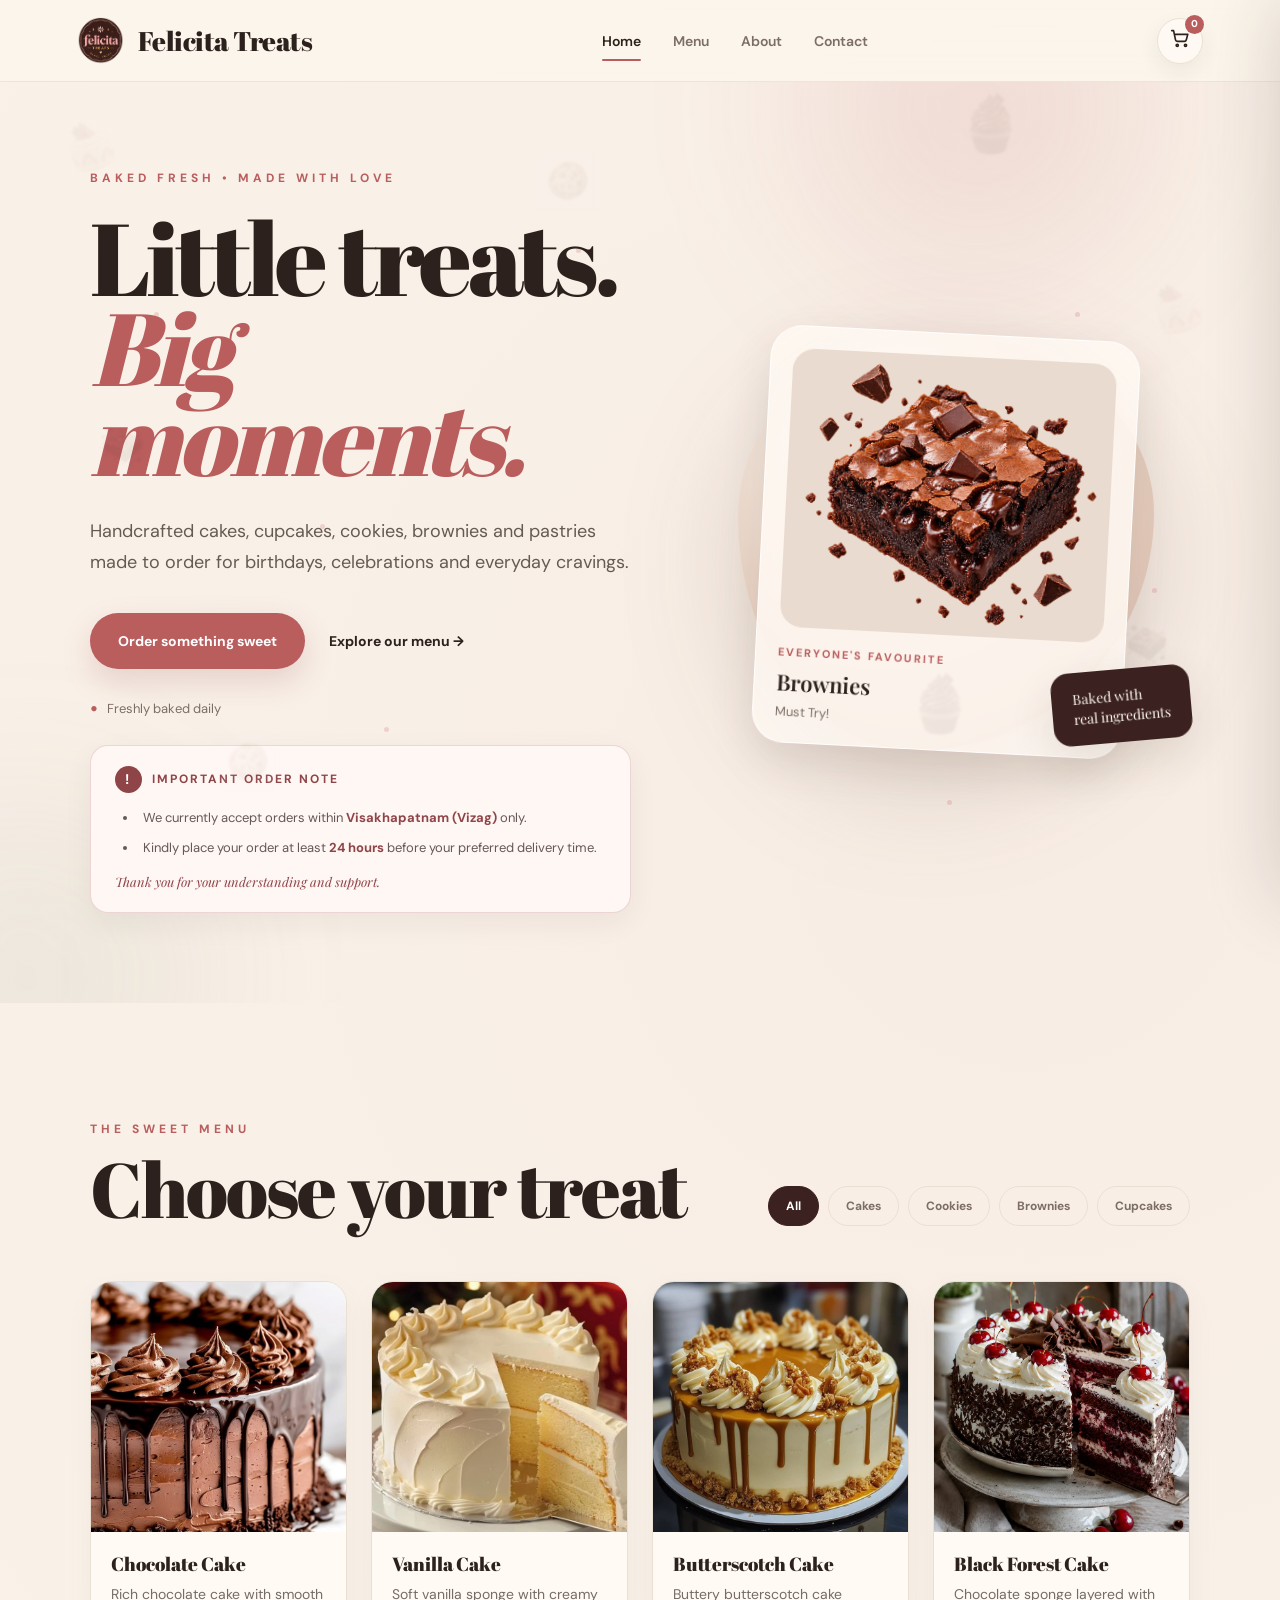
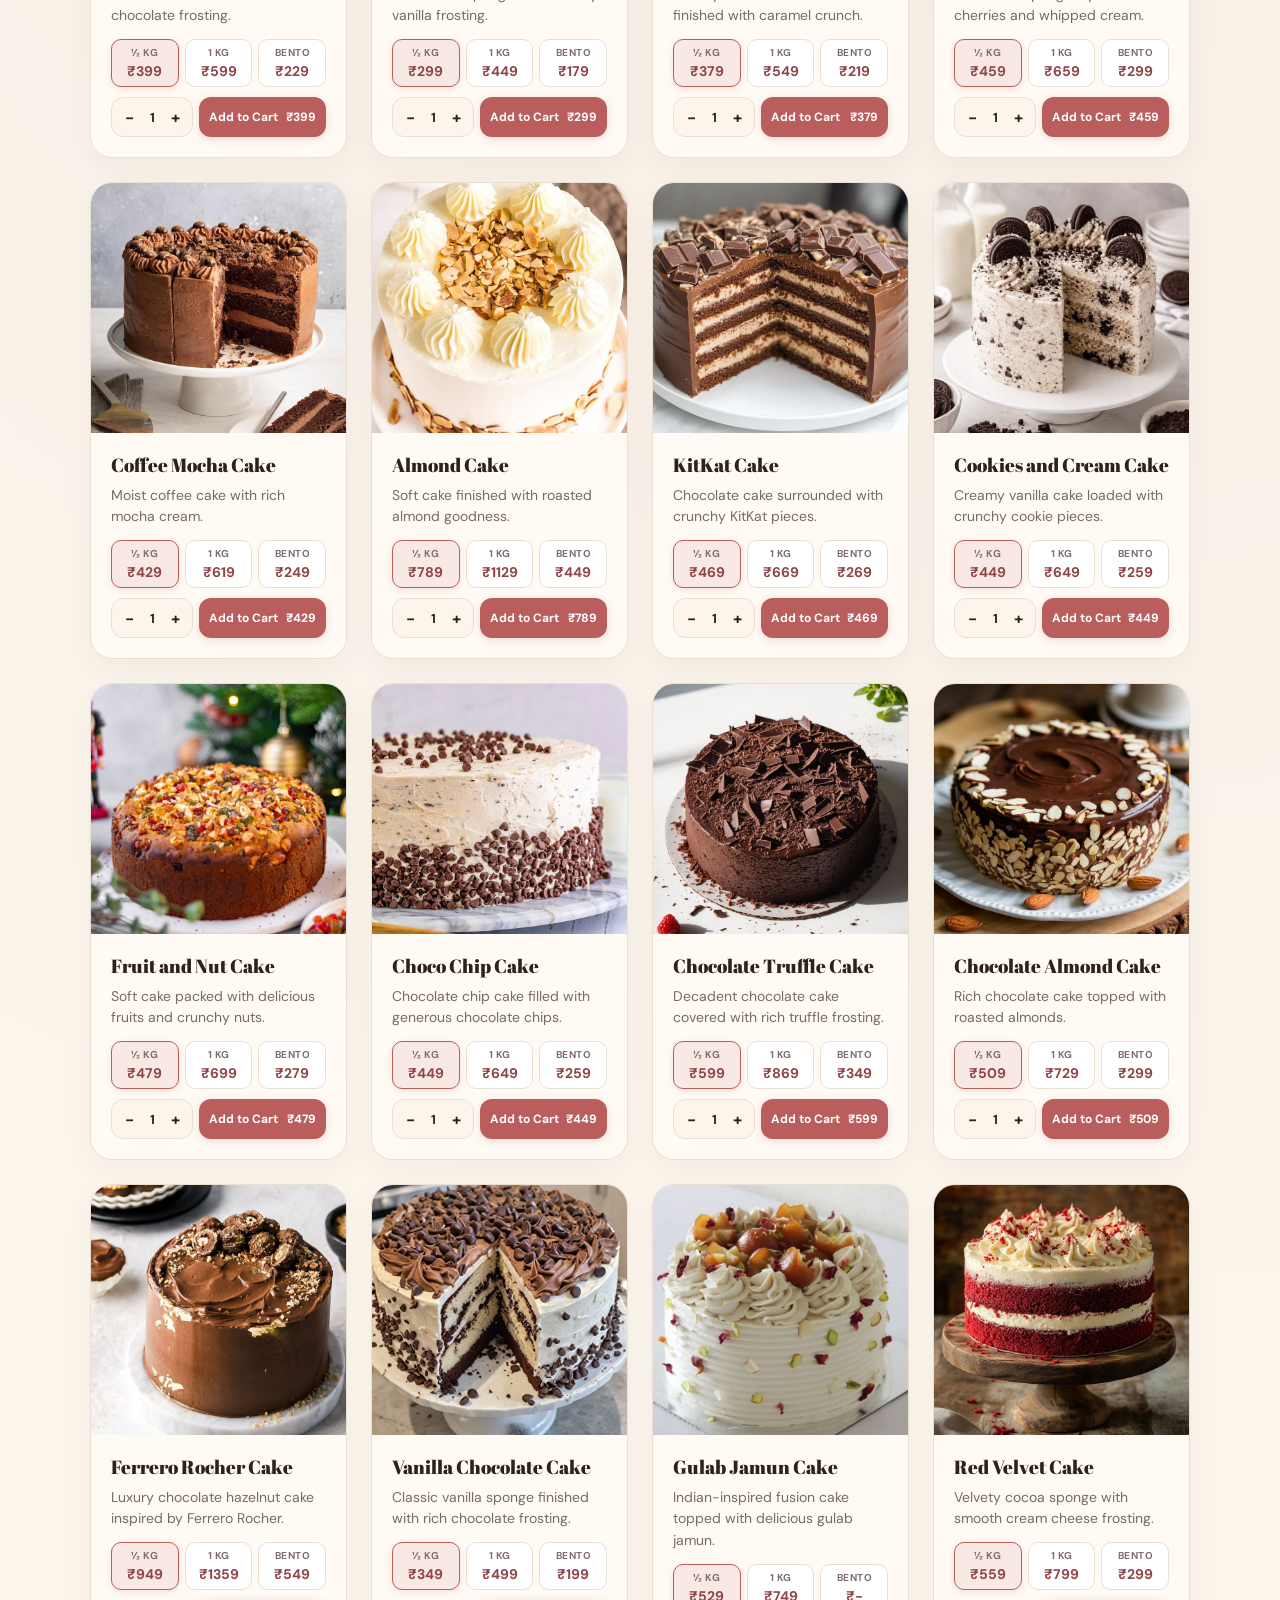
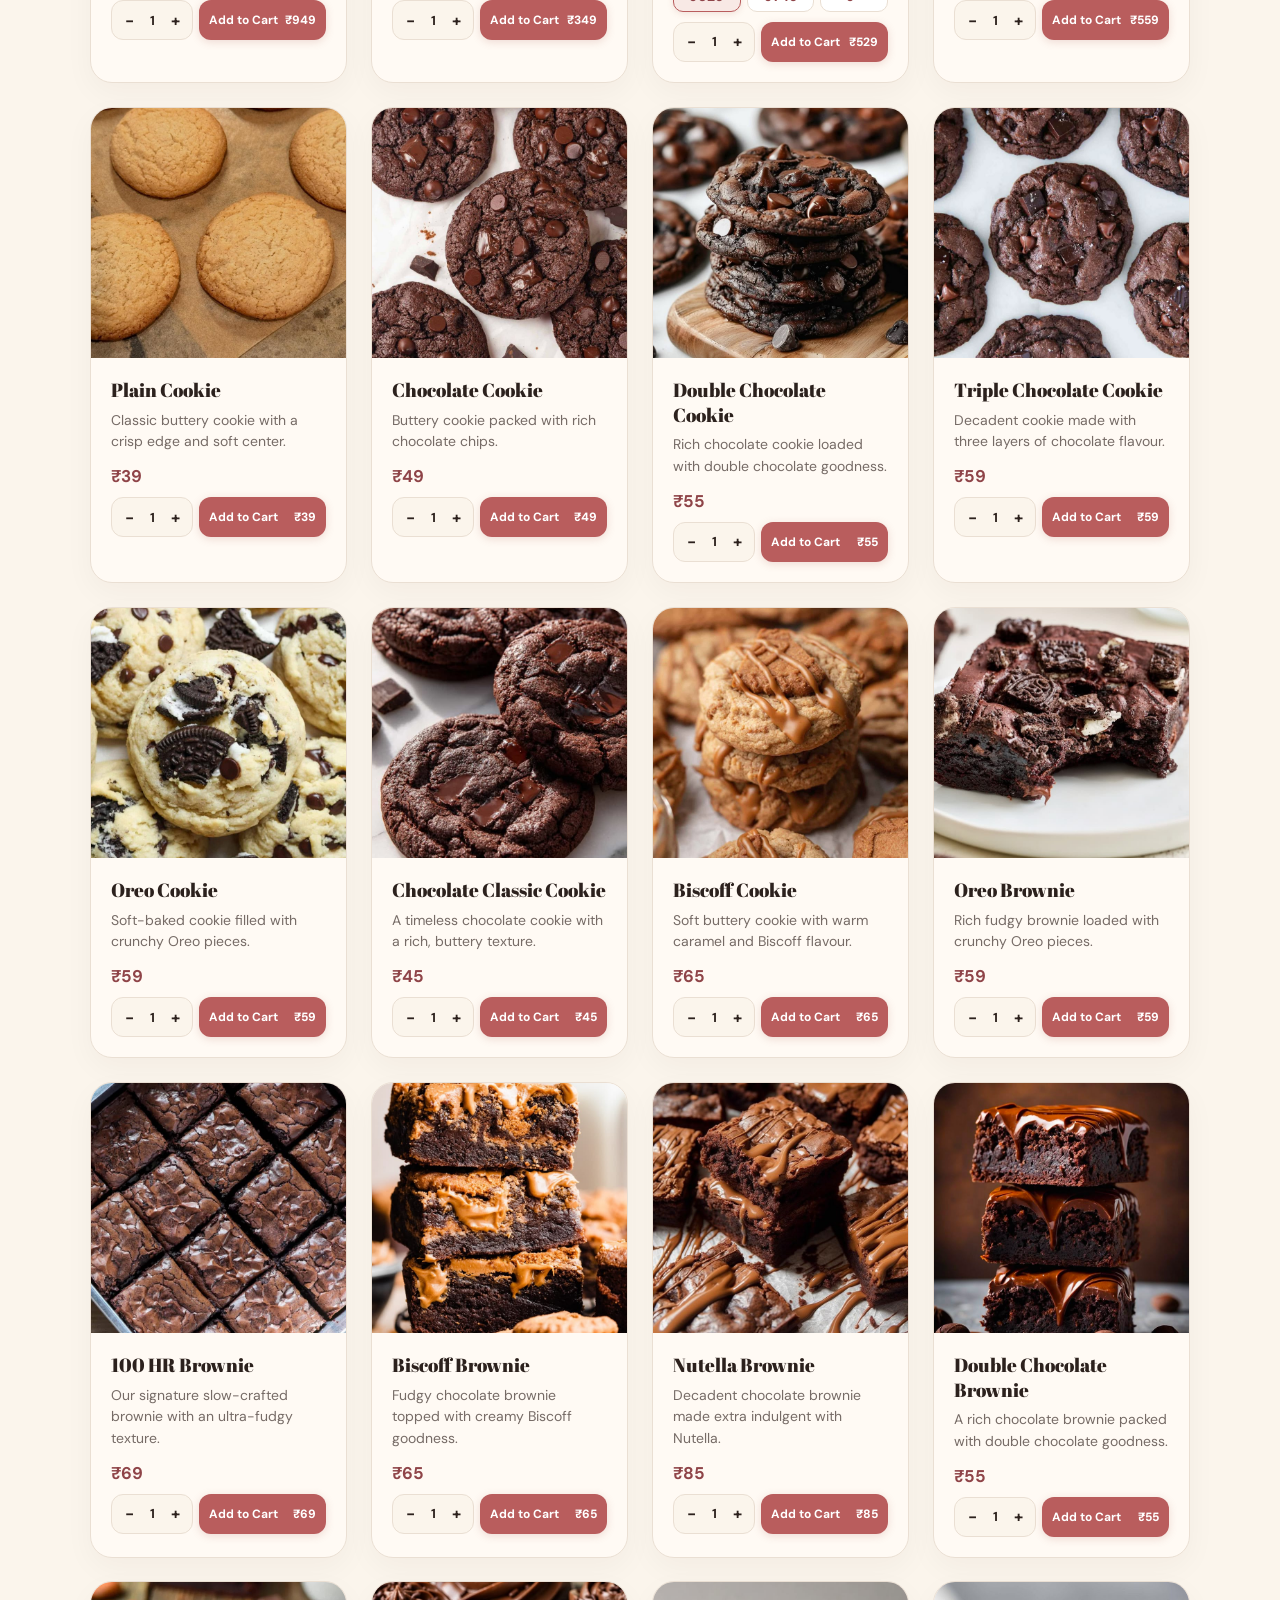
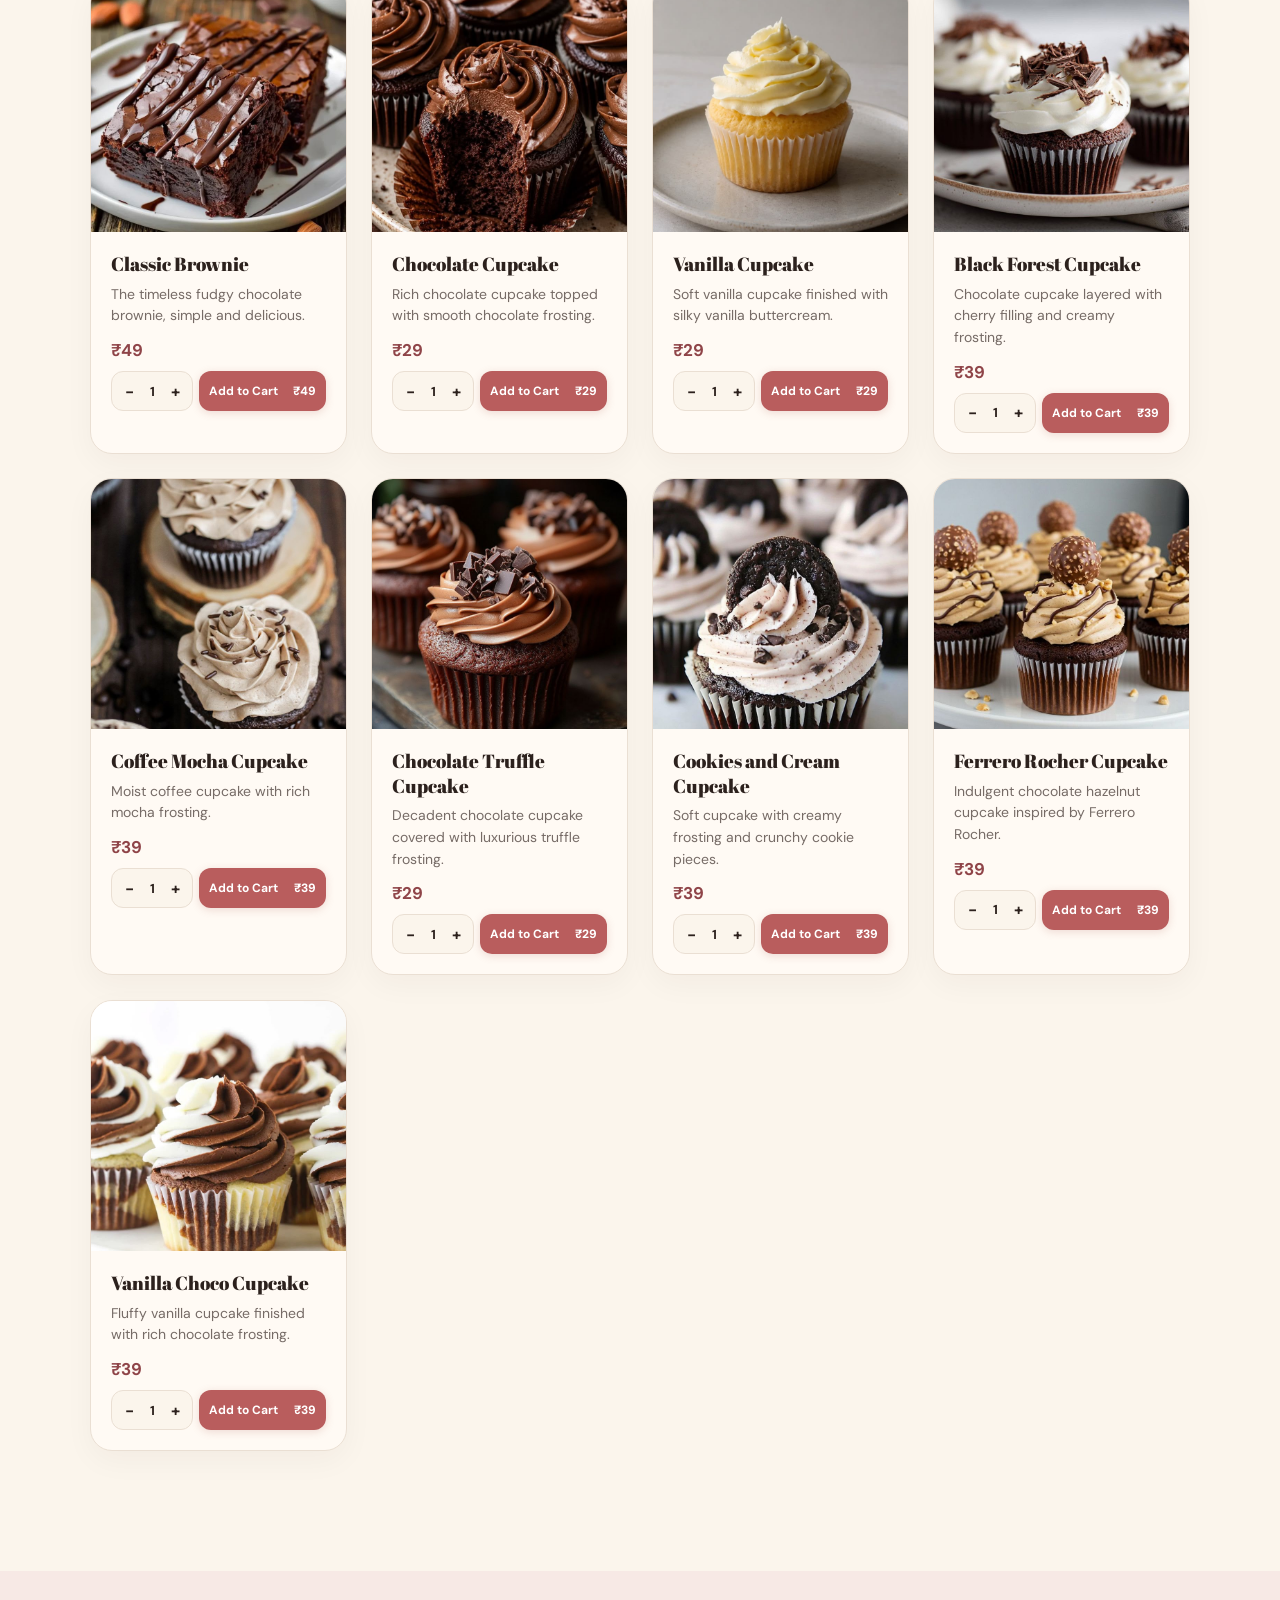
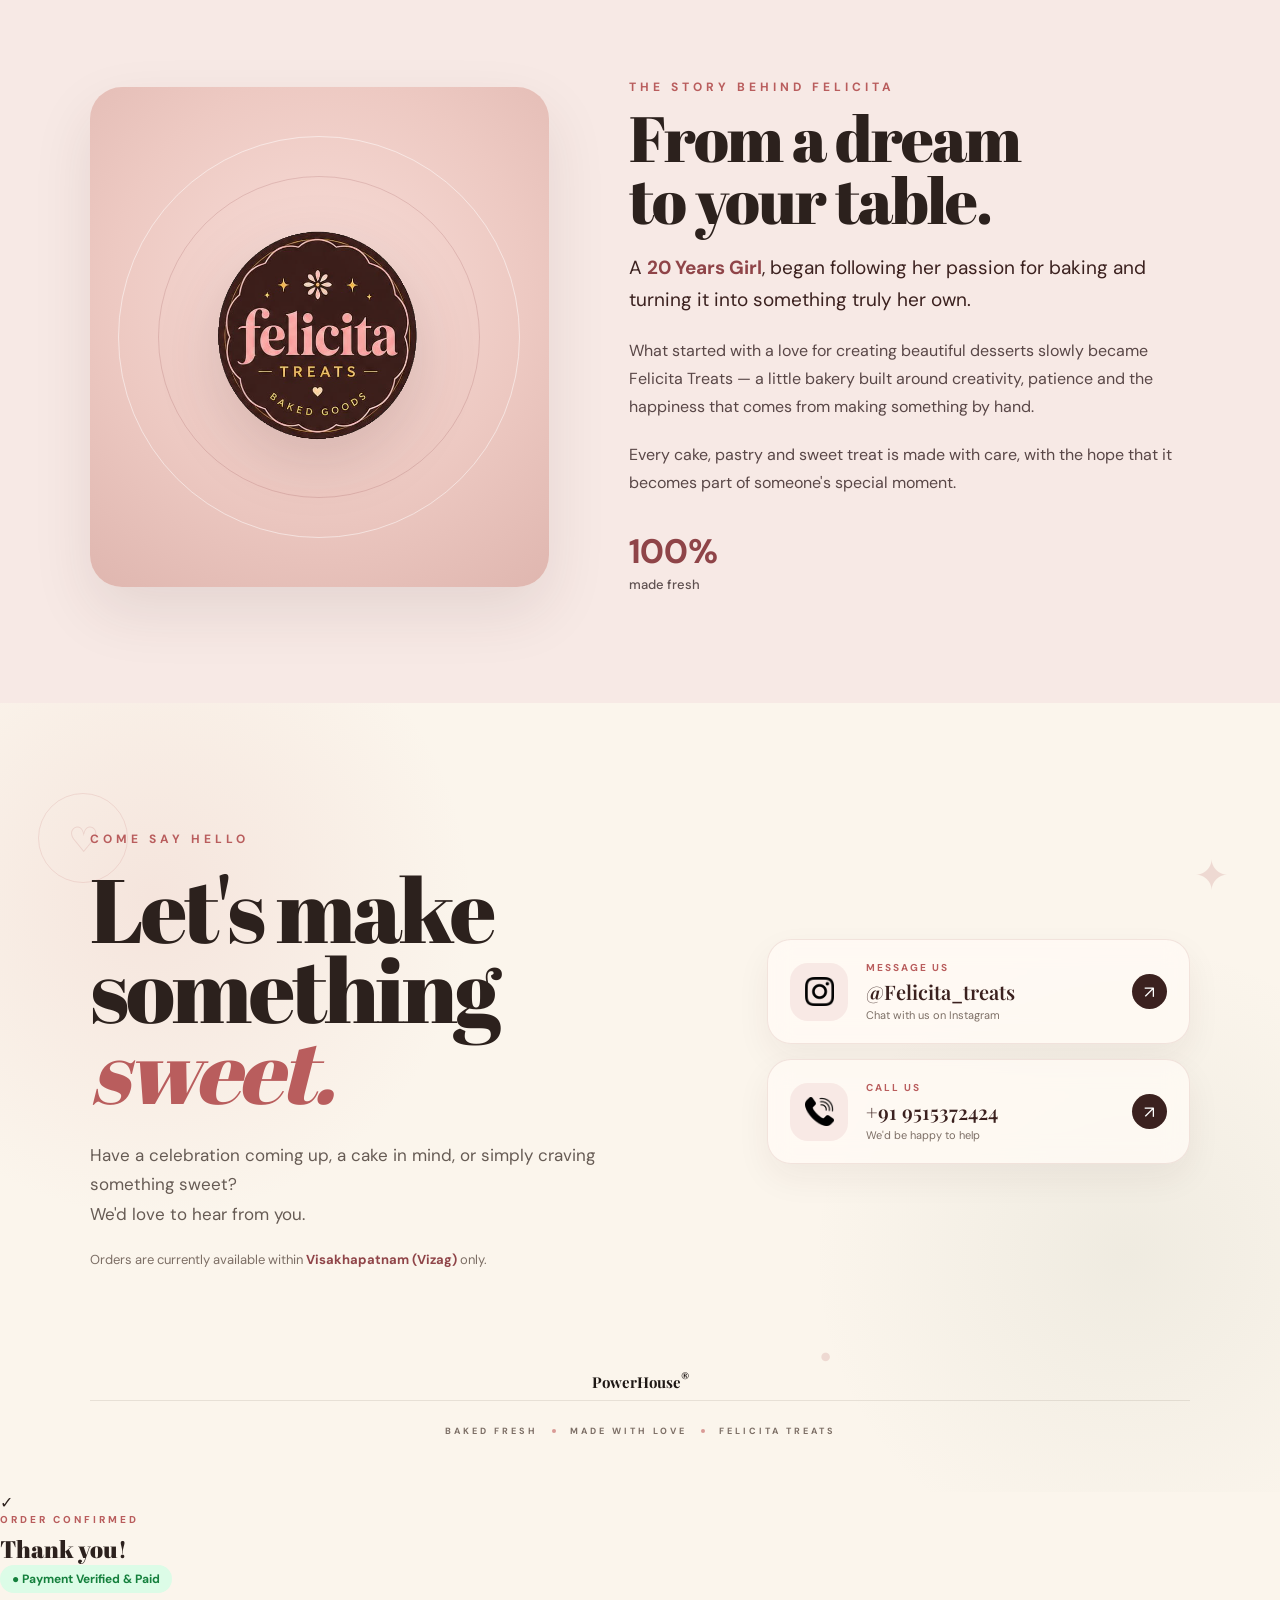
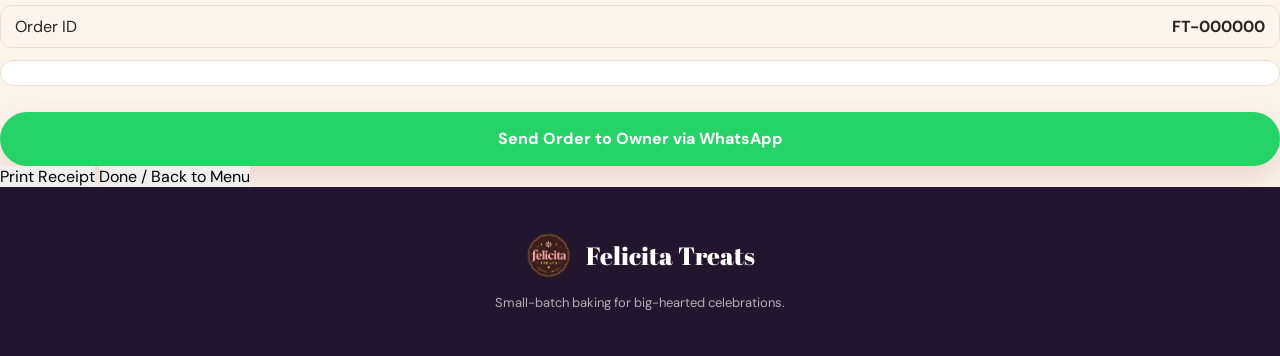
==== commit d5134319: "Revert "feat: extract and map all 37 verified product images from manifest.csv into public assets" T" ====
--- a/index.html
+++ b/index.html
@@ -579,7 +579,7 @@
                     <div class="product-img">
 
                         <img
-                            src="images/cakes/chocolate-cake.webp"
+                            src="images/cakes/choc ck.jpg.jpeg"
                             alt="Chocolate Cake"
                             loading="lazy"
                         >
@@ -629,7 +629,7 @@
                     <div class="product-img">
 
                         <img
-                            src="images/cakes/vanilla-cake.webp"
+                            src="images/cakes/vnl ck.jpg.jpeg"
                             alt="Vanilla Cake"
                             loading="lazy"
                         >
@@ -679,7 +679,7 @@
                     <div class="product-img">
 
                         <img
-                            src="images/cakes/butterscotch-cake.webp"
+                            src="images/cakes/bts ck.jpg.jpeg"
                             alt="Butterscotch Cake"
                             loading="lazy"
                         >
@@ -729,7 +729,7 @@
                     <div class="product-img">
 
                         <img
-                            src="images/cakes/black-forest-cake.webp"
+                            src="images/cakes/blk ck.jpg.jpeg"
                             alt="Black Forest Cake"
                             loading="lazy"
                         >
@@ -779,7 +779,7 @@
                     <div class="product-img">
 
                         <img
-                            src="images/cakes/coffee-mocha-cake.webp"
+                            src="images/cakes/cfmcck.jpg.jpeg"
                             alt="Coffee Mocha Cake"
                             loading="lazy"
                         >
@@ -829,7 +829,7 @@
                     <div class="product-img">
 
                         <img
-                            src="images/cakes/almond-cake.webp"
+                            src="images/cakes/al ck.jpg.jpeg"
                             alt="Almond Cake"
                             loading="lazy"
                         >
@@ -879,7 +879,7 @@
                     <div class="product-img">
 
                         <img
-                            src="images/cakes/kitkat-cake.webp"
+                            src="images/cakes/kitkat.jpg.jpeg"
                             alt="KitKat Cake"
                             loading="lazy"
                         >
@@ -929,7 +929,7 @@
                     <div class="product-img">
 
                         <img
-                            src="images/cakes/cookies-and-cream-cake.webp"
+                            src="images/cakes/ckcm.jpg.jpeg"
                             alt="Cookies and Cream Cake"
                             loading="lazy"
                         >
@@ -979,7 +979,7 @@
                     <div class="product-img">
 
                         <img
-                            src="images/cakes/fruit-and-nut-cake.webp"
+                            src="images/cakes/frtnt.jpg.jpeg"
                             alt="Fruit and Nut Cake"
                             loading="lazy"
                         >
@@ -1029,7 +1029,7 @@
                     <div class="product-img">
 
                         <img
-                            src="images/cakes/choco-chip-cake.webp"
+                            src="images/cakes/chips.jpg.jpeg"
                             alt="Choco Chip Cake"
                             loading="lazy"
                         >
@@ -1079,7 +1079,7 @@
                     <div class="product-img">
 
                         <img
-                            src="images/cakes/chocolate-truffle-cake.webp"
+                            src="images/cakes/truffle.jpg.jpeg"
                             alt="Chocolate Truffle Cake"
                             loading="lazy"
                         >
@@ -1129,7 +1129,7 @@
                     <div class="product-img">
 
                         <img
-                            src="images/cakes/chocolate-almond-cake.webp"
+                            src="images/cakes/achalm.jpg.jpeg"
                             alt="Chocolate Almond Cake"
                             loading="lazy"
                         >
@@ -1179,7 +1179,7 @@
                     <div class="product-img">
 
                         <img
-                            src="images/cakes/ferrero-rocher-cake.webp"
+                            src="images/cakes/frroch.jpg.jpeg"
                             alt="Ferrero Rocher Cake"
                             loading="lazy"
                         >
@@ -1229,7 +1229,7 @@
                     <div class="product-img">
 
                         <img
-                            src="images/cakes/vanilla-chocolate-cake.webp"
+                            src="images/cakes/venchoc.jpg.jpeg"
                             alt="Vanilla Chocolate Cake"
                             loading="lazy"
                         >
@@ -1279,7 +1279,7 @@
                     <div class="product-img">
 
                         <img
-                            src="images/cakes/gulab-jamun-cake.webp"
+                            src="images/cakes/glbice.jpg.jpeg"
                             alt="Gulab Jamun Cake"
                             loading="lazy"
                         >
@@ -1329,7 +1329,7 @@
                     <div class="product-img">
 
                         <img
-                            src= "images/cakes/red-velvet-cake.webp"
+                            src= "images/cakes/redck.jpg.jpeg"
                             alt="Red Velvet Cake"
                             loading="lazy"
                         >
@@ -1385,7 +1385,7 @@
                     <div class="product-img">
 
                         <img
-                            src="images/cookies/plain-cookie.webp"
+                            src="images/cookies/pck.jpeg"
                             alt="Plain Cookie"
                             loading="lazy"
                         >
@@ -1420,7 +1420,7 @@
                     <div class="product-img">
 
                         <img
-                            src="images/cookies/chocolate-cookie.webp"
+                            src="images/cookies/cck.jpeg"
                             alt="Chocolate Cookie"
                             loading="lazy"
                         >
@@ -1455,7 +1455,7 @@
                     <div class="product-img">
 
                         <img
-                            src="images/cookies/double-chocolate-cookie.webp"
+                            src="images/cookies/dck.jpeg"
                             alt="Double Chocolate Cookie"
                             loading="lazy"
                         >
@@ -1490,7 +1490,7 @@
                     <div class="product-img">
 
                         <img
-                            src="images/cookies/triple-chocolate-cookie.webp"
+                            src="images/cookies/tck.jpeg"
                             alt="Triple Chocolate Cookie"
                             loading="lazy"
                         >
@@ -1525,7 +1525,7 @@
                     <div class="product-img">
 
                         <img
-                            src="images/cookies/oreo-cookie.webp"
+                            src="images/cookies/ock.jpeg"
                             alt="Oreo Cookie"
                             loading="lazy"
                         >
@@ -1560,7 +1560,7 @@
                     <div class="product-img">
 
                         <img
-                            src="images/cookies/chocolate-classic-cookie.webp"
+                            src="images/cookies/chck.jpeg"
                             alt="Chocolate Classic Cookie"
                             loading="lazy"
                         >
@@ -1595,7 +1595,7 @@
                     <div class="product-img">
 
                         <img
-                            src="images/cookies/biscoff-cookie.webp"
+                            src="images/cookies/bck.jpeg"
                             alt="Biscoff Cookie"
                             loading="lazy"
                         >
@@ -1635,7 +1635,7 @@
                     <div class="product-img">
 
                         <img
-                            src="images/brownies/oreo-brownie.webp"
+                            src="images/brownies/ob.jpeg"
                             alt="Oreo Brownie"
                             loading="lazy"
                         >
@@ -1670,7 +1670,7 @@
                     <div class="product-img">
 
                         <img
-                            src="images/brownies/100-hr-brownie.webp"
+                            src="images/brownies/100h.jpeg"
                             alt="100 HR Brownie"
                             loading="lazy"
                         >
@@ -1705,7 +1705,7 @@
                     <div class="product-img">
 
                         <img
-                            src="images/brownies/biscoff-brownie.webp"
+                            src="images/brownies/bb.jpeg"
                             alt="Biscoff Brownie"
                             loading="lazy"
                         >
@@ -1740,7 +1740,7 @@
                     <div class="product-img">
 
                         <img
-                            src="images/brownies/nutella-brownie.webp"
+                            src="images/brownies/nb.jpeg"
                             alt="Nutella Brownie"
                             loading="lazy"
                         >
@@ -1775,7 +1775,7 @@
                     <div class="product-img">
 
                         <img
-                            src="images/brownies/double-chocolate-brownie.webp"
+                            src="images/brownies/dcb.jpeg"
                             alt="Double Chocolate Brownie"
                             loading="lazy"
                         >
@@ -1810,7 +1810,7 @@
                     <div class="product-img">
 
                         <img
-                            src="images/brownies/classic-brownie.webp"
+                            src="images/brownies/cb.jpeg"
                             alt="Classic Brownie"
                             loading="lazy"
                         >
@@ -1850,7 +1850,7 @@
                     <div class="product-img">
 
                         <img
-                            src="images/cupcakes/chocolate-cupcake.webp"
+                            src="images/cupcakes/cc.jpeg"
                             alt="Chocolate Cupcake"
                             loading="lazy"
                         >
@@ -1885,7 +1885,7 @@
                     <div class="product-img">
 
                         <img
-                            src="images/cupcakes/vanilla-cupcake.webp"
+                            src="images/cupcakes/vc.jpeg"
                             alt="Vanilla Cupcake"
                             loading="lazy"
                         >
@@ -1920,7 +1920,7 @@
                     <div class="product-img">
 
                         <img
-                            src="images/cupcakes/black-forest-cupcake.webp"
+                            src="images/cupcakes/bfc.jpeg"
                             alt="Black Forest Cupcake"
                             loading="lazy"
                         >
@@ -1955,7 +1955,7 @@
                     <div class="product-img">
 
                         <img
-                            src="images/cupcakes/coffee-mocha-cupcake.webp"
+                            src="images/cupcakes/cmc.jpeg"
                             alt="Coffee Mocha Cupcake"
                             loading="lazy"
                         >
@@ -1990,7 +1990,7 @@
                     <div class="product-img">
 
                         <img
-                            src="images/cupcakes/chocolate-truffle-cupcake.webp"
+                            src="images/cupcakes/ctc.jpeg"
                             alt="Chocolate Truffle Cupcake"
                             loading="lazy"
                         >
@@ -2025,7 +2025,7 @@
                     <div class="product-img">
 
                         <img
-                            src="images/cupcakes/cookies-and-cream-cupcake.webp"
+                            src="images/cupcakes/ccc.jpeg"
                             alt="Cookies and Cream Cupcake"
                             loading="lazy"
                         >
@@ -2060,7 +2060,7 @@
                     <div class="product-img">
 
                         <img
-                            src="images/cupcakes/ferrero-rocher-cupcake.webp"
+                            src="images/cupcakes/frc.jpeg"
                             alt="Ferrero Rocher Cupcake"
                             loading="lazy"
                         >
@@ -2095,7 +2095,7 @@
                     <div class="product-img">
 
                         <img
-                            src="images/cupcakes/vanilla-choco-cupcake.webp"
+                            src="images/cupcakes/vcc.jpeg"
                             alt="Vanilla Choco Cupcake"
                             loading="lazy"
                         >
